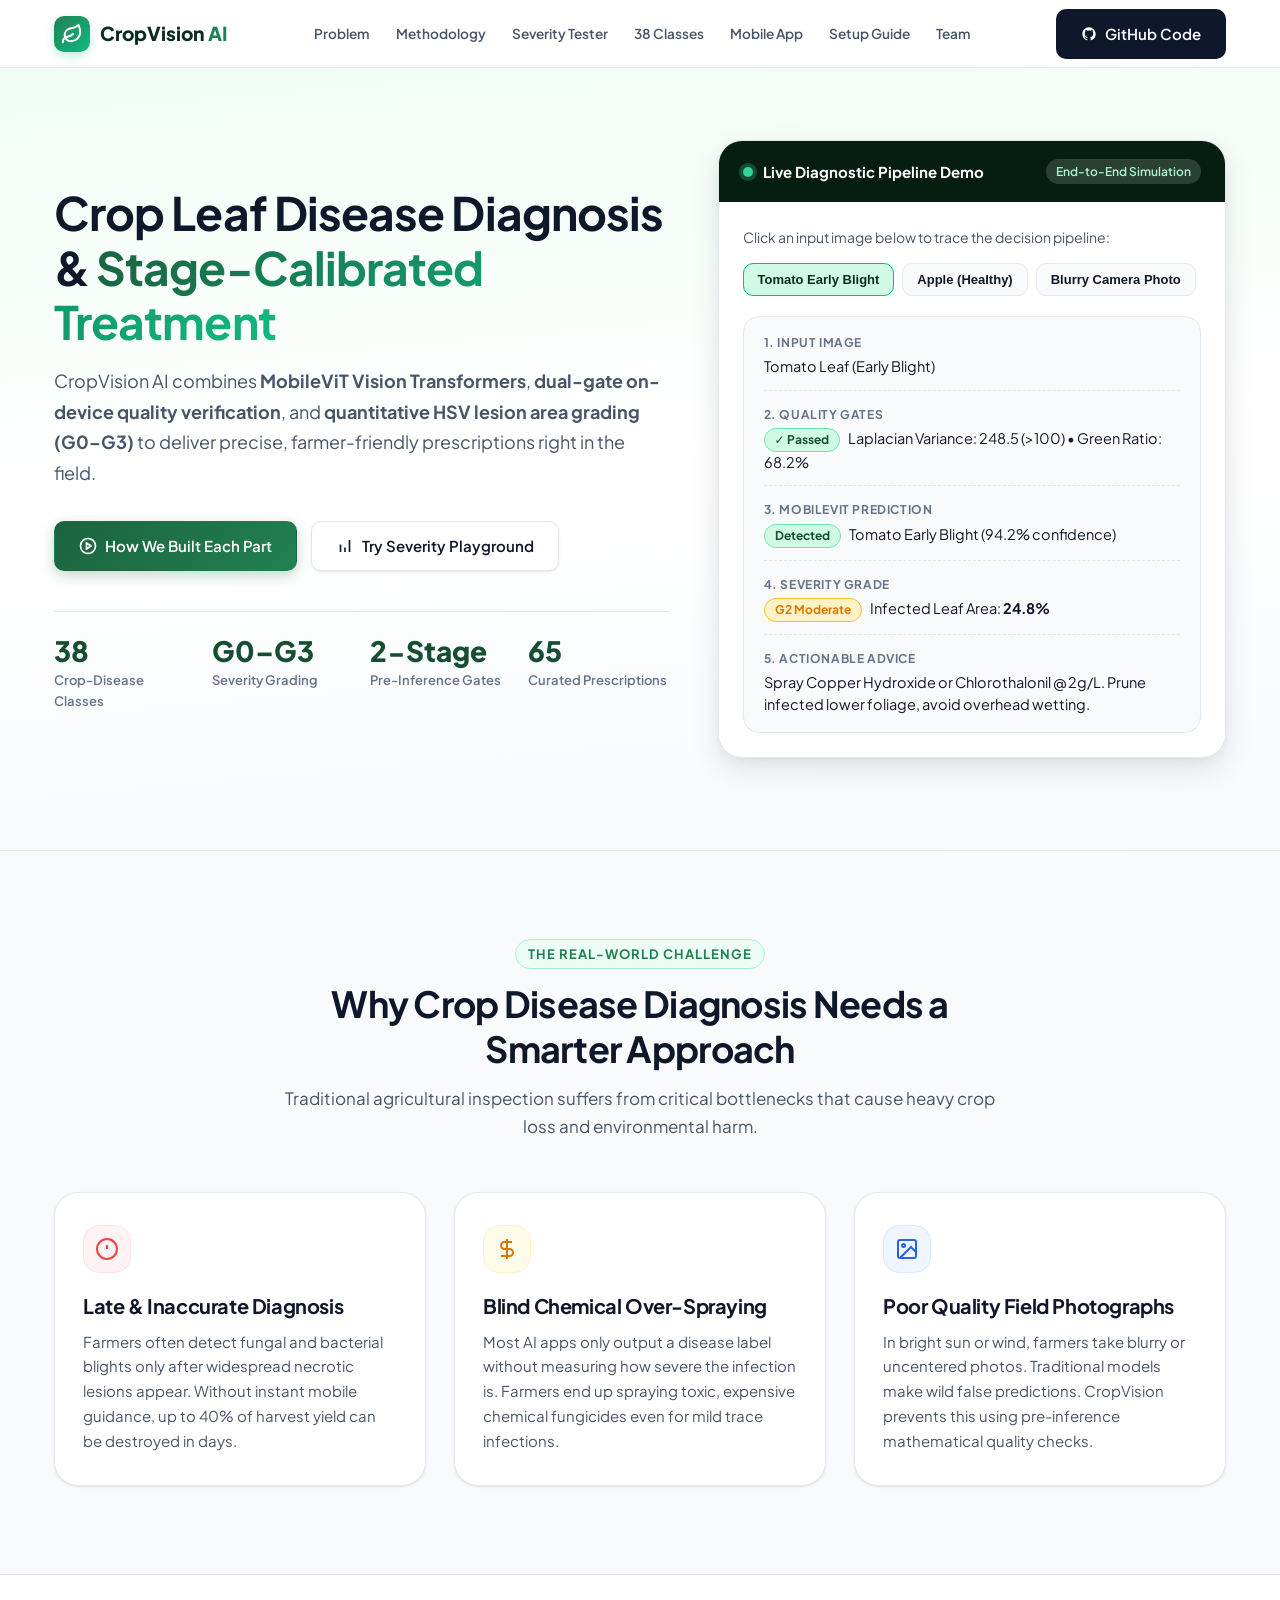
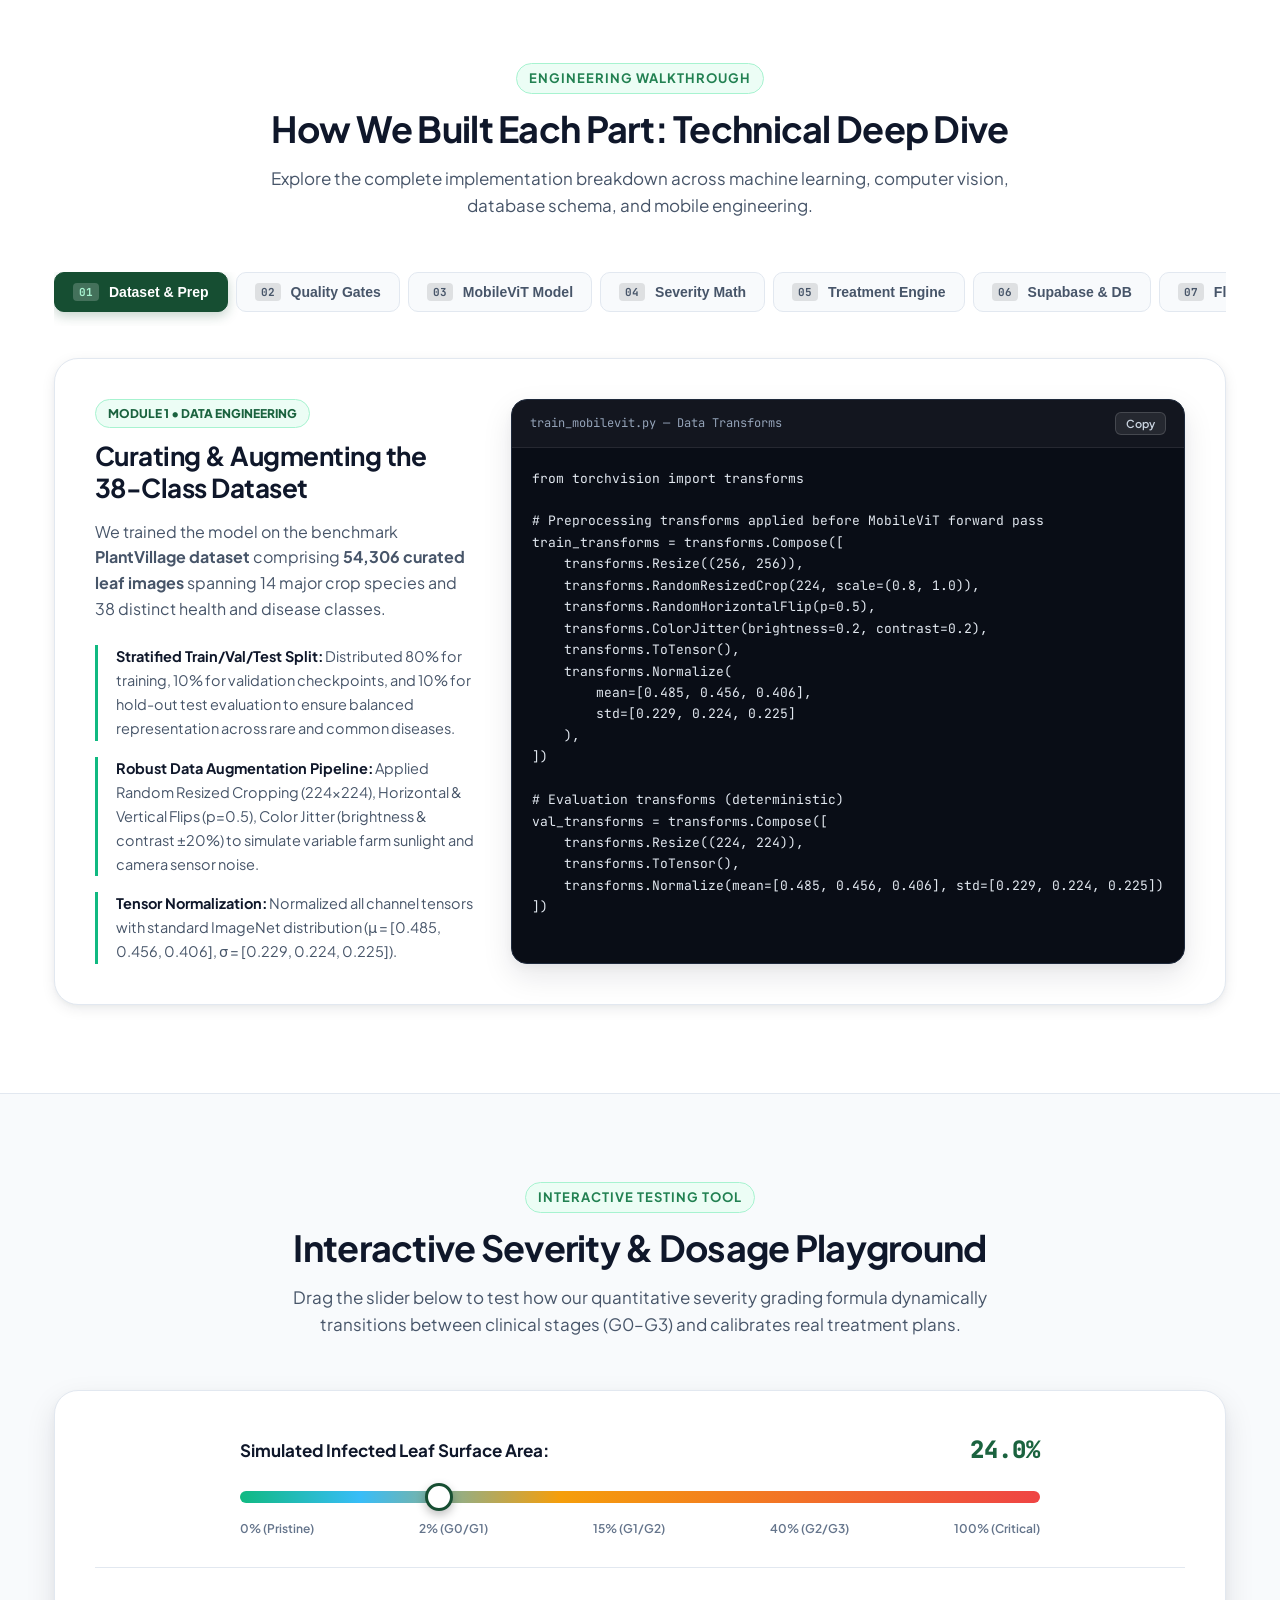
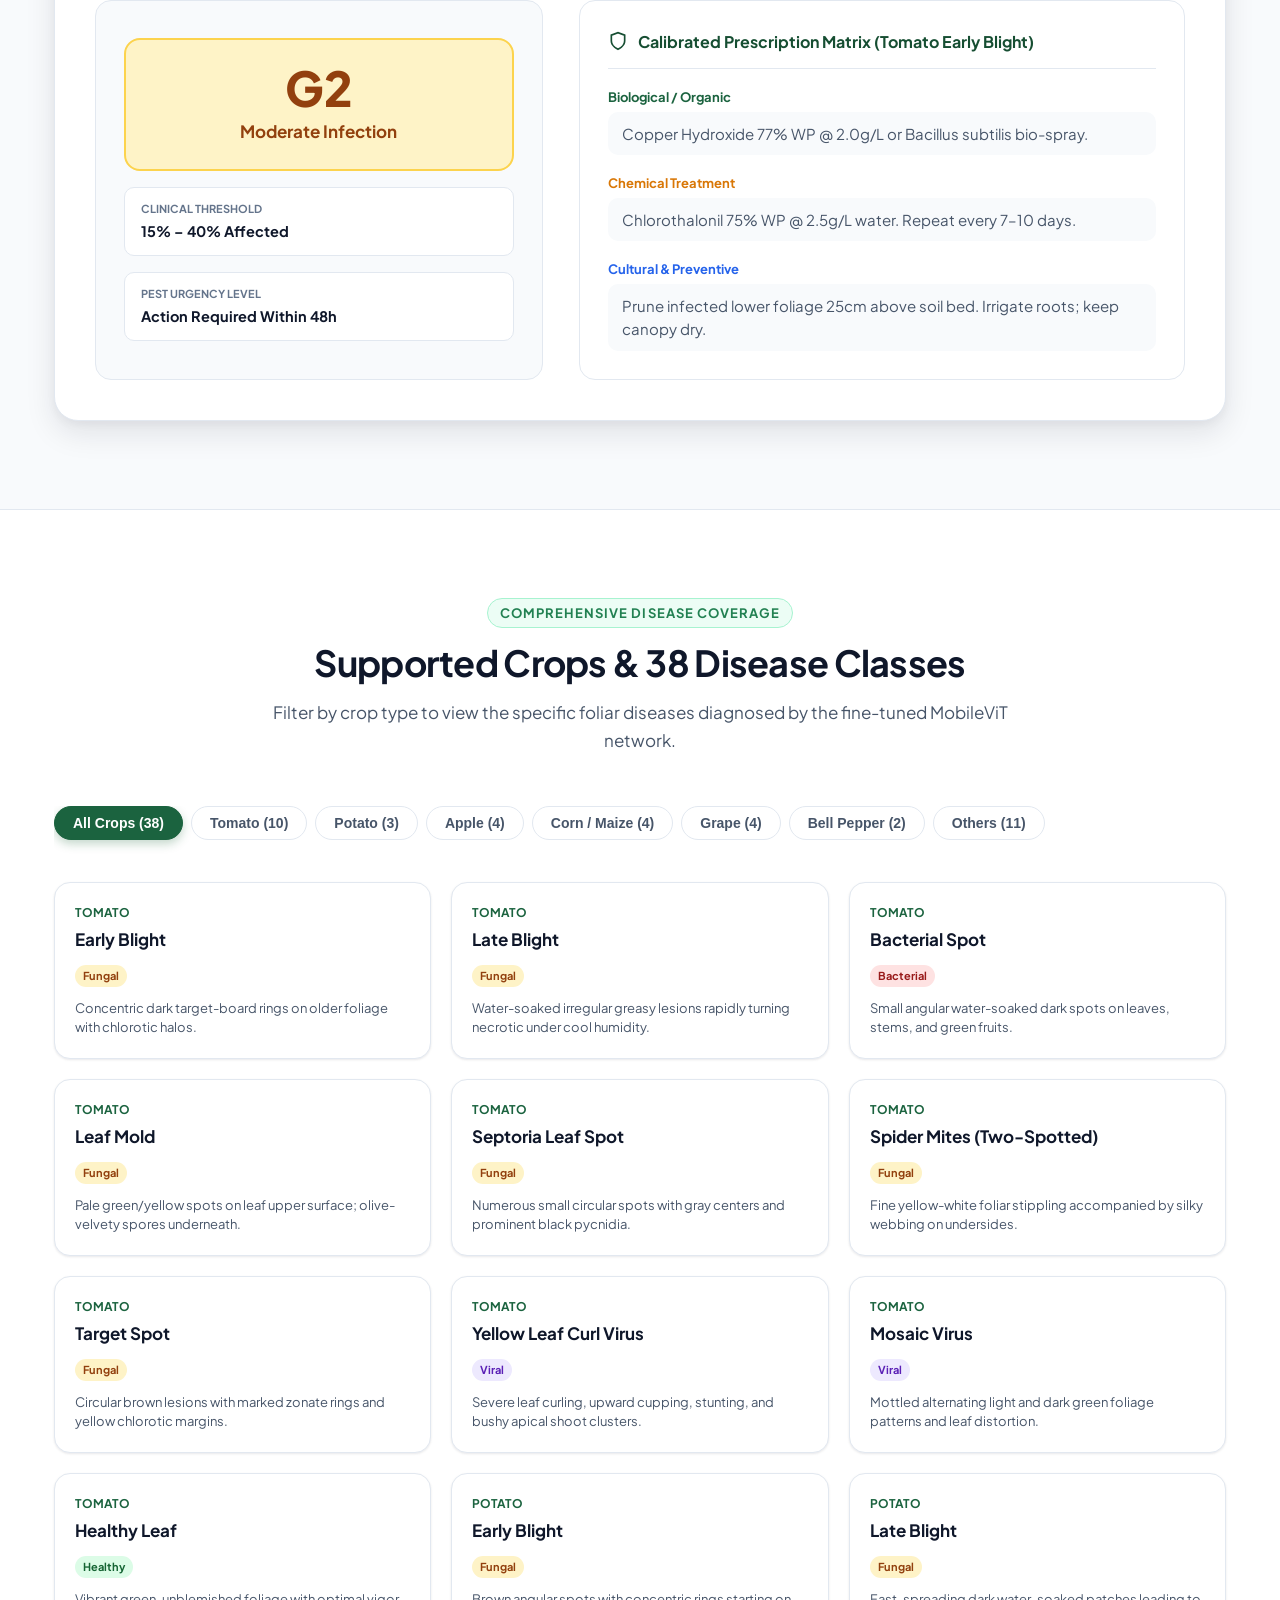
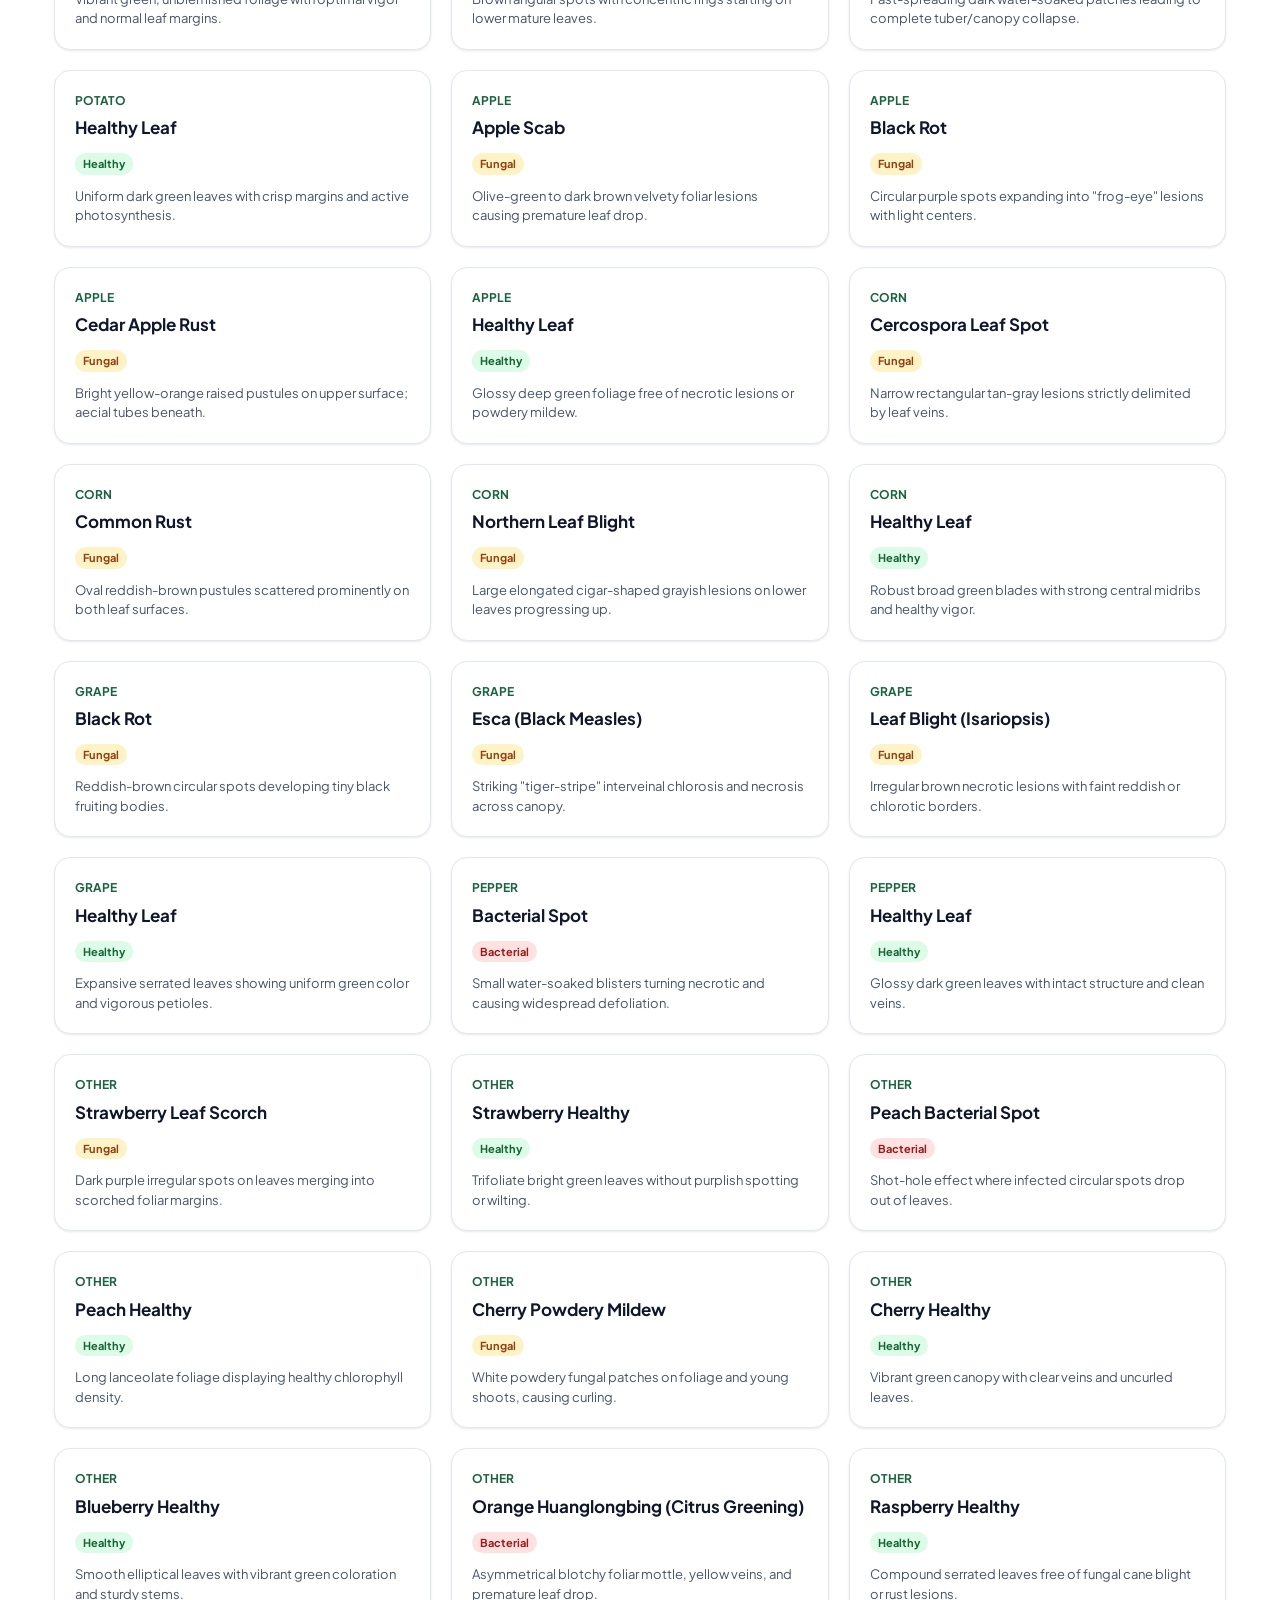
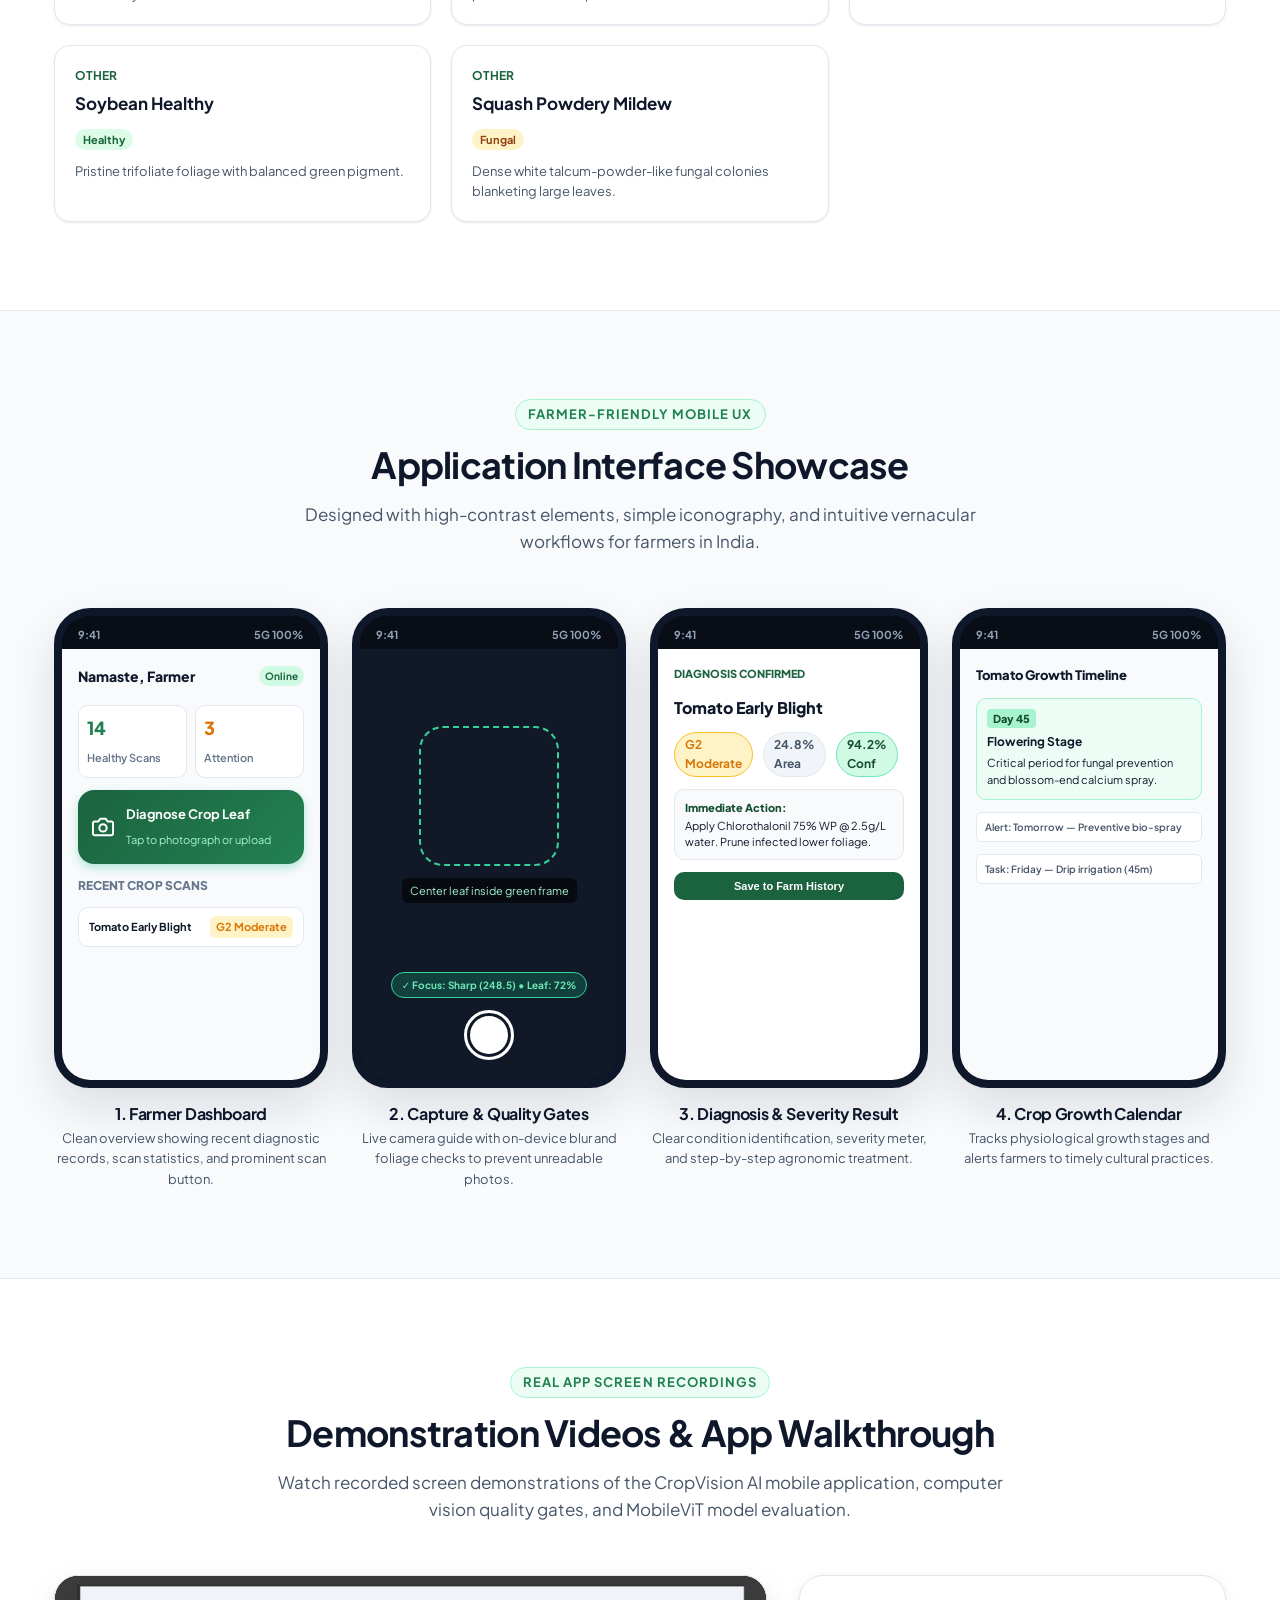
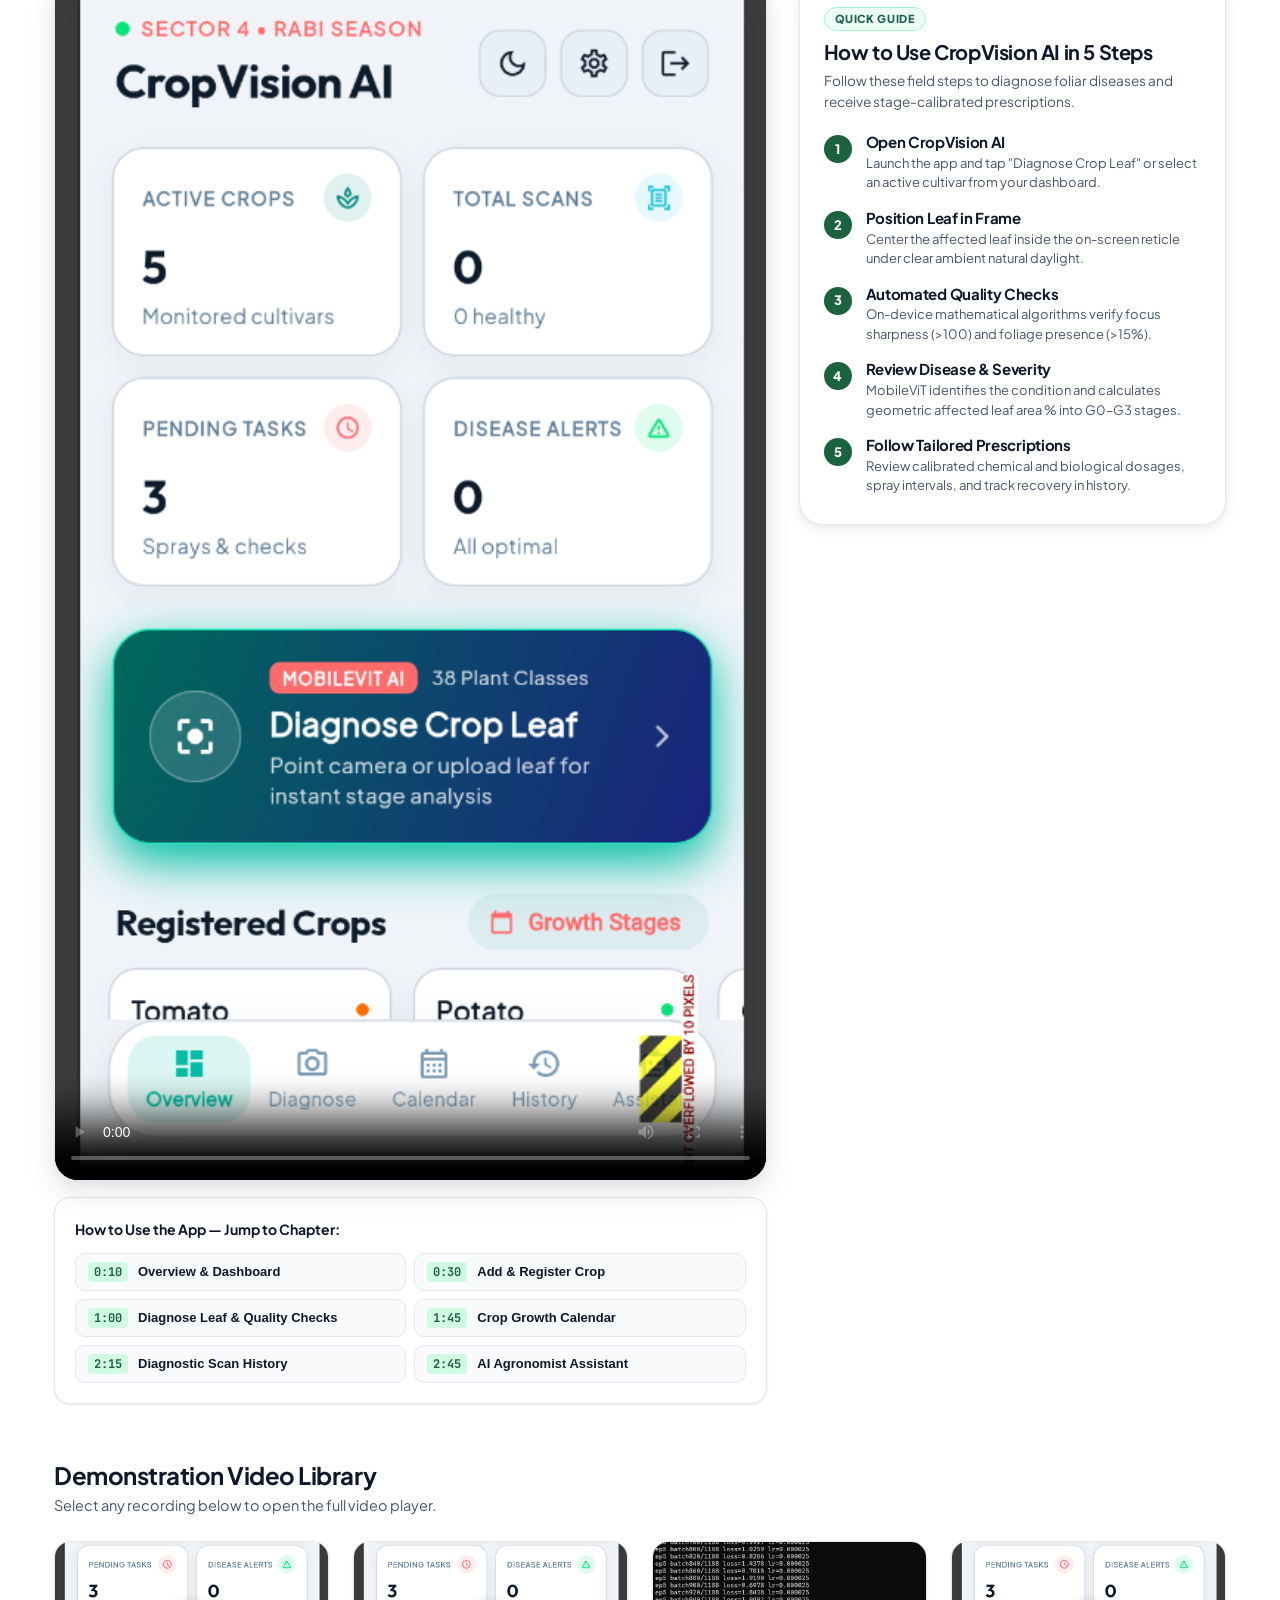
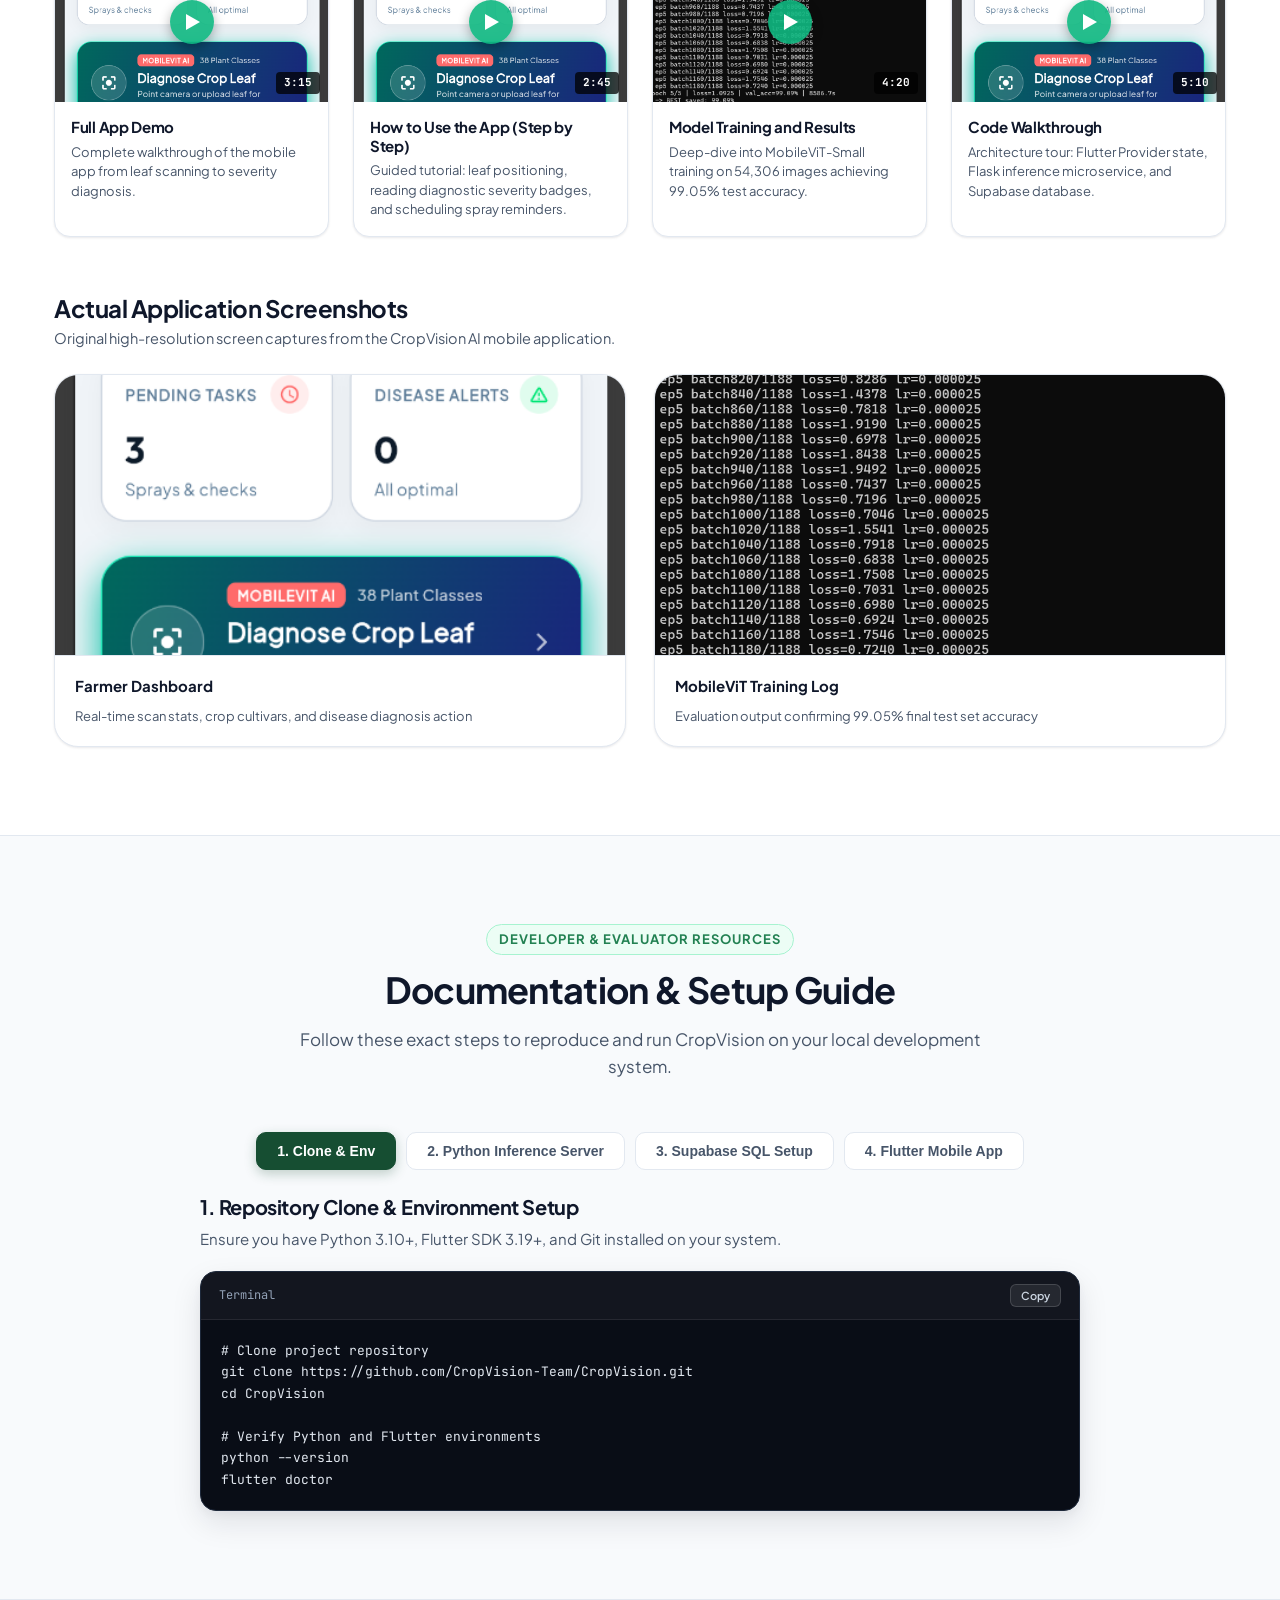
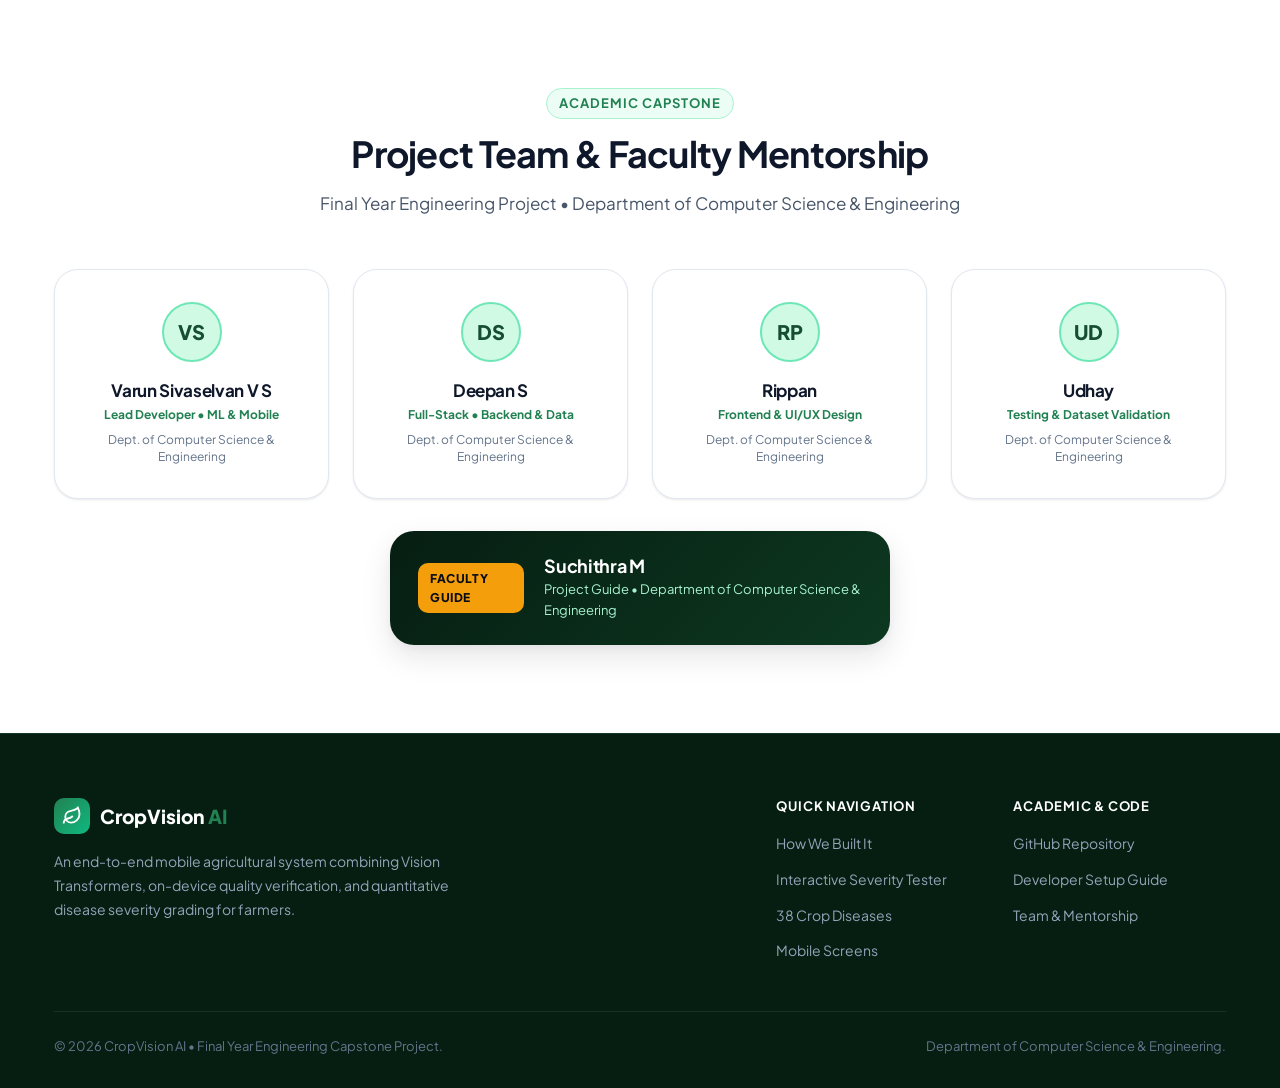
==== index.html @ 7328567b "CropVision AI - Project Website (HTML/CSS/JS + demo video)" ====
<!DOCTYPE html>
<html lang="en">
<head>
  <meta charset="UTF-8">
  <meta name="viewport" content="width=device-width, initial-scale=1.0">
  <title>CropVision AI — Crop Leaf Disease Diagnosis &amp; Stage-Based Treatment System</title>
  <meta name="description" content="A comprehensive capstone project portal detailing how CropVision was built: MobileViT vision transformer, dual quality gates, quantitative severity grading, and stage-calibrated treatment.">

  <!-- Google Fonts -->
  <link rel="preconnect" href="https://fonts.googleapis.com">
  <link rel="preconnect" href="https://fonts.gstatic.com" crossorigin>
  <link href="https://fonts.googleapis.com/css2?family=Plus+Jakarta+Sans:wght@400;500;600;700;800&family=JetBrains+Mono:wght@400;500;600&display=swap" rel="stylesheet">

  <link rel="stylesheet" href="styles.css">
</head>
<body>

<!-- ━━━━━━━━━━━━━━━━━━━━━━  NAVBAR  ━━━━━━━━━━━━━━━━━━━━━━ -->
<nav class="navbar" id="navbar">
  <div class="container nav-container">
    <a href="#home" class="brand">
      <div class="brand-logo">
        <svg width="22" height="22" viewBox="0 0 24 24" fill="none" stroke="currentColor" stroke-width="2.2" stroke-linecap="round" stroke-linejoin="round">
          <path d="M11 20A7 7 0 0 1 9.8 6.1C15.5 5 17 4.48 19 2c1 2 2 4.18 2 8 0 5.5-4.78 10-10 10Z"/>
          <path d="M2 21c0-3 1.85-5.36 5.08-6C9.5 14.52 12 13 13 12"/>
        </svg>
      </div>
      <span class="brand-text">CropVision <span>AI</span></span>
    </a>

    <ul class="nav-menu" id="navMenu">
      <li><a href="#problem" class="nav-link">Problem</a></li>
      <li><a href="#how-we-did-it" class="nav-link">Methodology</a></li>
      <li><a href="#severity-playground" class="nav-link">Severity Tester</a></li>
      <li><a href="#crops" class="nav-link">38 Classes</a></li>
      <li><a href="#showcase" class="nav-link">Mobile App</a></li>
      <li><a href="#docs" class="nav-link">Setup Guide</a></li>
      <li><a href="#team" class="nav-link">Team</a></li>
    </ul>

    <div class="nav-cta">
      <a href="https://github.com/CropVision-Team/CropVision.git" target="_blank" rel="noopener noreferrer" class="btn btn-github">
        <svg width="16" height="16" viewBox="0 0 24 24" fill="currentColor">
          <path fill-rule="evenodd" clip-rule="evenodd" d="M12 2C6.477 2 2 6.484 2 12.017c0 4.425 2.865 8.18 6.839 9.504.5.092.682-.217.682-.483 0-.237-.008-.868-.013-1.703-2.782.605-3.369-1.343-3.369-1.343-.454-1.158-1.11-1.466-1.11-1.466-.908-.62.069-.608.069-.608 1.003.07 1.53 1.032 1.53 1.032.892 1.53 2.341 1.088 2.91.832.092-.647.35-1.088.636-1.338-2.22-.253-4.555-1.113-4.555-4.951 0-1.093.39-1.988 1.029-2.688-.103-.253-.446-1.272.098-2.65 0 0 .84-.27 2.75 1.026A9.564 9.564 0 0112 6.844c.85.004 1.705.115 2.504.337 1.909-1.296 2.747-1.027 2.747-1.027.546 1.379.202 2.398.1 2.651.64.7 1.028 1.595 1.028 2.688 0 3.848-2.339 4.695-4.566 4.943.359.309.678.92.678 1.855 0 1.338-.012 2.419-.012 2.747 0 .268.18.58.688.482A10.019 10.019 0 0022 12.017C22 6.484 17.522 2 12 2z"/>
        </svg>
        GitHub Code
      </a>
    </div>

    <button class="nav-toggle" id="navToggle" aria-label="Toggle navigation">
      <span></span><span></span><span></span>
    </button>
  </div>
</nav>

<!-- ━━━━━━━━━━━━━━━━━━━━━━  HERO  ━━━━━━━━━━━━━━━━━━━━━━ -->
<section class="hero" id="home">
  <div class="container hero-inner">
    <div class="hero-content reveal">
      <h1 class="hero-title">
        Crop Leaf Disease Diagnosis &amp; 
        <span class="highlight">Stage-Calibrated Treatment</span>
      </h1>
      <p class="hero-desc">
        CropVision AI combines <strong>MobileViT Vision Transformers</strong>, <strong>dual-gate on-device quality verification</strong>, and <strong>quantitative HSV lesion area grading (G0&ndash;G3)</strong> to deliver precise, farmer-friendly prescriptions right in the field.
      </p>

      <div class="hero-actions">
        <a href="#how-we-did-it" class="btn btn-primary">
          <svg width="18" height="18" viewBox="0 0 24 24" fill="none" stroke="currentColor" stroke-width="2.2"><circle cx="12" cy="12" r="10"/><polygon points="10 8 16 12 10 16 10 8"/></svg>
          How We Built Each Part
        </a>
        <a href="#severity-playground" class="btn btn-outline">
          <svg width="18" height="18" viewBox="0 0 24 24" fill="none" stroke="currentColor" stroke-width="2.2"><path d="M12 20v-6M6 20V10M18 20V4"/></svg>
          Try Severity Playground
        </a>
      </div>

      <div class="hero-metrics">
        <div class="metric-card">
          <div class="metric-num">38</div>
          <div class="metric-lbl">Crop-Disease Classes</div>
        </div>
        <div class="metric-card">
          <div class="metric-num">G0–G3</div>
          <div class="metric-lbl">Severity Grading</div>
        </div>
        <div class="metric-card">
          <div class="metric-num">2-Stage</div>
          <div class="metric-lbl">Pre-Inference Gates</div>
        </div>
        <div class="metric-card">
          <div class="metric-num">65</div>
          <div class="metric-lbl">Curated Prescriptions</div>
        </div>
      </div>
    </div>

    <!-- Right: Interactive Pipeline Simulator -->
    <div class="hero-sim reveal">
      <div class="sim-card">
        <div class="sim-header">
          <div class="sim-title-group">
            <span class="sim-pulse"></span>
            <strong>Live Diagnostic Pipeline Demo</strong>
          </div>
          <span class="sim-tag">End-to-End Simulation</span>
        </div>

        <div class="sim-body">
          <p class="sim-instruction">Click an input image below to trace the decision pipeline:</p>

          <div class="sim-sample-buttons">
            <button class="sim-sample-btn active" data-sample="diseased">
              <span>Tomato Early Blight</span>
            </button>
            <button class="sim-sample-btn" data-sample="healthy">
              <span>Apple (Healthy)</span>
            </button>
            <button class="sim-sample-btn" data-sample="blurry">
              <span>Blurry Camera Photo</span>
            </button>
          </div>

          <div class="pipeline-trace-box">
            <div class="trace-row">
              <span class="trace-label">1. Input Image</span>
              <span class="trace-val" id="simImage">Tomato Leaf (Early Blight)</span>
            </div>
            <div class="trace-row">
              <span class="trace-label">2. Quality Gates</span>
              <span class="trace-val" id="simVerification">
                <span class="pill pill-success">✓ Passed</span> Laplacian Variance: 248.5 (&gt;100) &bull; Green Ratio: 68.2%
              </span>
            </div>
            <div class="trace-row">
              <span class="trace-label">3. MobileViT Prediction</span>
              <span class="trace-val" id="simClassification">
                <span class="pill pill-success">Detected</span> Tomato Early Blight (94.2% confidence)
              </span>
            </div>
            <div class="trace-row">
              <span class="trace-label">4. Severity Grade</span>
              <span class="trace-val" id="simSeverity">
                <span class="pill pill-amber">G2 Moderate</span> Infected Leaf Area: <strong>24.8%</strong>
              </span>
            </div>
            <div class="trace-row">
              <span class="trace-label">5. Actionable Advice</span>
              <span class="trace-val" id="simRecommendation">
                Spray Copper Hydroxide or Chlorothalonil @ 2g/L. Prune infected lower foliage, avoid overhead wetting.
              </span>
            </div>
          </div>
        </div>
      </div>
    </div>
  </div>
</section>

<!-- ━━━━━━━━━━━━━━━━━━━━━━  PROBLEM & OBJECTIVES  ━━━━━━━━━━━━━━━━━━━━━━ -->
<section id="problem" class="section-muted">
  <div class="container">
    <div class="section-header reveal">
      <span class="section-eyebrow">The Real-World Challenge</span>
      <h2>Why Crop Disease Diagnosis Needs a Smarter Approach</h2>
      <p>Traditional agricultural inspection suffers from critical bottlenecks that cause heavy crop loss and environmental harm.</p>
    </div>

    <div class="grid-3">
      <div class="info-card reveal">
        <div class="card-icon red">
          <svg width="24" height="24" viewBox="0 0 24 24" fill="none" stroke="currentColor" stroke-width="2"><circle cx="12" cy="12" r="10"/><line x1="12" y1="8" x2="12" y2="12"/><line x1="12" y1="16" x2="12.01" y2="16"/></svg>
        </div>
        <h3>Late &amp; Inaccurate Diagnosis</h3>
        <p>Farmers often detect fungal and bacterial blights only after widespread necrotic lesions appear. Without instant mobile guidance, up to 40% of harvest yield can be destroyed in days.</p>
      </div>

      <div class="info-card reveal">
        <div class="card-icon amber">
          <svg width="24" height="24" viewBox="0 0 24 24" fill="none" stroke="currentColor" stroke-width="2"><path d="M12 2v20M17 5H9.5a3.5 3.5 0 0 0 0 7h5a3.5 3.5 0 0 1 0 7H6"/></svg>
        </div>
        <h3>Blind Chemical Over-Spraying</h3>
        <p>Most AI apps only output a disease label without measuring how severe the infection is. Farmers end up spraying toxic, expensive chemical fungicides even for mild trace infections.</p>
      </div>

      <div class="info-card reveal">
        <div class="card-icon blue">
          <svg width="24" height="24" viewBox="0 0 24 24" fill="none" stroke="currentColor" stroke-width="2"><rect x="3" y="3" width="18" height="18" rx="2"/><circle cx="8.5" cy="8.5" r="1.5"/><polyline points="21 15 16 10 5 21"/></svg>
        </div>
        <h3>Poor Quality Field Photographs</h3>
        <p>In bright sun or wind, farmers take blurry or uncentered photos. Traditional models make wild false predictions. CropVision prevents this using pre-inference mathematical quality checks.</p>
      </div>
    </div>
  </div>
</section>

<!-- ━━━━━━━━━━━━━━━━━━━━━━  HOW WE BUILT EACH PART (DEEP-DIVE)  ━━━━━━━━━━━━━━━━━━━━━━ -->
<section id="how-we-did-it">
  <div class="container">
    <div class="section-header reveal">
      <span class="section-eyebrow">Engineering Walkthrough</span>
      <h2>How We Built Each Part: Technical Deep Dive</h2>
      <p>Explore the complete implementation breakdown across machine learning, computer vision, database schema, and mobile engineering.</p>
    </div>

    <!-- Segmented Navigation Tabs -->
    <div class="deepdive-nav reveal">
      <button class="deepdive-tab active" data-part="data">
        <span class="tab-badge">01</span>
        <span>Dataset &amp; Prep</span>
      </button>
      <button class="deepdive-tab" data-part="gates">
        <span class="tab-badge">02</span>
        <span>Quality Gates</span>
      </button>
      <button class="deepdive-tab" data-part="model">
        <span class="tab-badge">03</span>
        <span>MobileViT Model</span>
      </button>
      <button class="deepdive-tab" data-part="severity">
        <span class="tab-badge">04</span>
        <span>Severity Math</span>
      </button>
      <button class="deepdive-tab" data-part="treatment">
        <span class="tab-badge">05</span>
        <span>Treatment Engine</span>
      </button>
      <button class="deepdive-tab" data-part="backend">
        <span class="tab-badge">06</span>
        <span>Supabase &amp; DB</span>
      </button>
      <button class="deepdive-tab" data-part="flutter">
        <span class="tab-badge">07</span>
        <span>Flutter &amp; AI</span>
      </button>
      <button class="deepdive-tab" data-part="hardware">
        <span class="tab-badge">08</span>
        <span>Testing Setup</span>
      </button>
    </div>

    <!-- ─── PART 1: DATASET ─── -->
    <div class="deepdive-panel active" id="part-data">
      <div class="deepdive-grid">
        <div class="deepdive-text">
          <div class="part-pill">Module 1 &bull; Data Engineering</div>
          <h3>Curating &amp; Augmenting the 38-Class Dataset</h3>
          <p>
            We trained the model on the benchmark <strong>PlantVillage dataset</strong> comprising <strong>54,306 curated leaf images</strong> spanning 14 major crop species and 38 distinct health and disease classes.
          </p>

          <div class="deepdive-points">
            <div class="point-item">
              <strong>Stratified Train/Val/Test Split:</strong> Distributed 80% for training, 10% for validation checkpoints, and 10% for hold-out test evaluation to ensure balanced representation across rare and common diseases.
            </div>
            <div class="point-item">
              <strong>Robust Data Augmentation Pipeline:</strong> Applied Random Resized Cropping (224&times;224), Horizontal &amp; Vertical Flips (p=0.5), Color Jitter (brightness &amp; contrast &plusmn;20%) to simulate variable farm sunlight and camera sensor noise.
            </div>
            <div class="point-item">
              <strong>Tensor Normalization:</strong> Normalized all channel tensors with standard ImageNet distribution (&mu; = [0.485, 0.456, 0.406], &sigma; = [0.229, 0.224, 0.225]).
            </div>
          </div>
        </div>

        <div class="deepdive-code">
          <div class="code-box">
            <div class="code-header">
              <span>train_mobilevit.py — Data Transforms</span>
              <button class="copy-btn">Copy</button>
            </div>
            <pre><code>from torchvision import transforms

# Preprocessing transforms applied before MobileViT forward pass
train_transforms = transforms.Compose([
    transforms.Resize((256, 256)),
    transforms.RandomResizedCrop(224, scale=(0.8, 1.0)),
    transforms.RandomHorizontalFlip(p=0.5),
    transforms.ColorJitter(brightness=0.2, contrast=0.2),
    transforms.ToTensor(),
    transforms.Normalize(
        mean=[0.485, 0.456, 0.406],
        std=[0.229, 0.224, 0.225]
    ),
])

# Evaluation transforms (deterministic)
val_transforms = transforms.Compose([
    transforms.Resize((224, 224)),
    transforms.ToTensor(),
    transforms.Normalize(mean=[0.485, 0.456, 0.406], std=[0.229, 0.224, 0.225])
])</code></pre>
          </div>
        </div>
      </div>
    </div>

    <!-- ─── PART 2: QUALITY GATES ─── -->
    <div class="deepdive-panel" id="part-gates">
      <div class="deepdive-grid">
        <div class="deepdive-text">
          <div class="part-pill">Module 2 &bull; Pre-Inference Validation</div>
          <h3>Dual On-Device Mathematical Quality Checks</h3>
          <p>
            To prevent "garbage-in, garbage-out" when farmers take photos in windy or sunny fields, we implemented two lightweight on-device mathematical filters in <code>image_verification_service.dart</code>.
          </p>

          <div class="deepdive-points">
            <div class="point-item">
              <strong>Gate 1 &mdash; Focus Sharpness (Laplacian Variance):</strong>
              Convolves the image with a discrete 3&times;3 Laplacian kernel to measure high-frequency edge variance. If variance &sigma;&sup2; &lt; 100.0, the image is rejected as blurry before wasting cloud bandwidth.
            </div>
            <div class="point-item">
              <strong>Gate 2 &mdash; Plant Material Verification (HSV Color Masking):</strong>
              Converts pixel RGB to normalized HSV space. Verifies that pixels in the plant spectrum (H &isin; [30&deg;, 220&deg;]) account for at least <strong>15%</strong> of total pixels, preventing non-crop photos (floors, faces) from entering the classifier.
            </div>
            <div class="point-item">
              <strong>Critical Bug Fix:</strong> Original implementation divided by hardcoded 255 with <code>.toInt()</code>, silently truncating channel values to 0. We updated the logic to normalize by the pixel's actual <code>maxChannelValue</code>, ensuring 100% accuracy across all device camera formats.
            </div>
          </div>
        </div>

        <div class="deepdive-code">
          <div class="code-box">
            <div class="code-header">
              <span>image_verification_service.dart — Blur &amp; Foliage Math</span>
              <button class="copy-btn">Copy</button>
            </div>
            <pre><code>// 1. Laplacian kernel convolution for focus sharpness
final kernel = [
   0,  1,  0,
   1, -4,  1,
   0,  1,  0
];

// Variance of Laplacian response measures edge sharpness
double blurScore = calculateVariance(convolvedPixels);
if (blurScore &lt; 100.0) {
  return VerificationResult(
    isValid: false,
    rejectionReason: 'Image is too blurry. Hold phone steady.'
  );
}

// 2. Dynamic HSV foliage ratio check
final (h, s, v) = _rgbToHsv(r, g, b, pixel.maxChannelValue);
bool isPlantColor = (h &gt;= 30 &amp;&amp; h &lt;= 220) &amp;&amp; (s &gt;= 0.15) &amp;&amp; (v &gt;= 0.15);

if (plantPixelRatio &lt; 0.15) {
  return VerificationResult(
    isValid: false,
    rejectionReason: 'No leaf detected. Place crop leaf in view.'
  );
}</code></pre>
          </div>
        </div>
      </div>
    </div>

    <!-- ─── PART 3: MOBILEVIT MODEL ─── -->
    <div class="deepdive-panel" id="part-model">
      <div class="deepdive-grid">
        <div class="deepdive-text">
          <div class="part-pill">Module 3 &bull; Deep Learning Architecture</div>
          <h3>Why MobileViT Outperforms CNNs for Mobile Crops</h3>
          <p>
            Standard Convolutional Networks (like ResNet-50) only process local receptive fields, often confusing isolated spots with systemic leaf blight. Standard Vision Transformers (ViT) capture global context but require massive memory (&gt;86M params) unsuited for phones.
          </p>

          <div class="deepdive-points">
            <div class="point-item">
              <strong>Hybrid Vision Transformer Architecture:</strong> MobileViT combines MobileNetV2 inverted residual blocks (MV2) for local spatial features with Transformer blocks for global leaf representation.
            </div>
            <div class="point-item">
              <strong>Unfold-Transformer-Fold Operation:</strong> Transforms spatial feature maps into non-overlapping patches, applies Multi-Head Self-Attention (MHSA), and projects back to spatial tensor dimensions with residual skip connections.
            </div>
            <div class="point-item">
              <strong>Parameter Efficiency:</strong> Only <strong>5.6 Million parameters</strong> (~10&times; smaller than ResNet-50) while achieving high accuracy and ultra-low latency (&sim;65ms on GPU / &sim;180ms on CPU).
            </div>
          </div>
        </div>

        <div class="deepdive-code">
          <div class="code-box">
            <div class="code-header">
              <span>inference_server.py — Model Serving</span>
              <button class="copy-btn">Copy</button>
            </div>
            <pre><code>import timm
import torch
import torch.nn.functional as F

# Initialize MobileViT-Small with 38 plant disease classes
model = timm.create_model(
    "mobilevit_s",
    pretrained=False,
    num_classes=38
)

# Load trained checkpoint weights
checkpoint = torch.load("checkpoints/mobilevit_best.pt", map_location="cpu")
model.load_state_dict(checkpoint["model_state"])
model.eval()

# Forward pass with softmax confidence calculation
with torch.no_grad():
    logits = model(input_tensor)
    probs = F.softmax(logits, dim=1)
    confidence, predicted_idx = torch.max(probs, dim=1)
    predicted_class = class_names[predicted_idx.item()]</code></pre>
          </div>
        </div>
      </div>
    </div>

    <!-- ─── PART 4: SEVERITY MATH ─── -->
    <div class="deepdive-panel" id="part-severity">
      <div class="deepdive-grid">
        <div class="deepdive-text">
          <div class="part-pill">Module 4 &bull; Computer Vision Segmentation</div>
          <h3>Quantitative HSV Lesion Area Segmentation (G0–G3)</h3>
          <p>
            Rather than relying on vague visual estimations, CropVision calculates the exact geometric percentage of infected foliage using calibrated color-space segmentation in <code>severity_estimation_service.dart</code>.
          </p>

          <div class="math-callout">
            <div class="math-title">Infected Leaf Surface Area Formula:</div>
            <div class="math-formula">
              $$\text{Severity \%} = \left(\frac{\text{Diseased (Necrotic) Pixels}}{\text{Healthy Green Pixels} + \text{Diseased Pixels}}\right) \times 100$$
            </div>
            <p class="math-note">
              <strong>Agronomic Fix:</strong> Naive systems divide only by healthy green pixels, which causes the severity score to collapse to 0% once disease consumes the leaf! Including diseased pixels in the denominator gives a scientifically correct proportion.
            </p>
          </div>

          <div class="deepdive-points">
            <div class="point-item">
              <strong>G0 Healthy (0% &ndash; 2%):</strong> Pristine leaf tissue. No chemical application required.
            </div>
            <div class="point-item">
              <strong>G1 Mild (2% &ndash; 15%):</strong> Isolated small spots. Biological agents (Neem oil, Bacillus subtilis) and lower foliage pruning.
            </div>
            <div class="point-item">
              <strong>G2 Moderate (15% &ndash; 40%):</strong> Spreading canopy lesions. Targeted contact fungicide sprays (Chlorothalonil, Mancozeb).
            </div>
            <div class="point-item">
              <strong>G3 Critical (40% &ndash; 100%):</strong> Severe blight defoliation. Systemic fungicide or immediate roguing of infected plants to protect field.
            </div>
          </div>
        </div>

        <div class="deepdive-code">
          <div class="code-box">
            <div class="code-header">
              <span>severity_estimation_service.dart — Segmentation Logic</span>
              <button class="copy-btn">Copy</button>
            </div>
            <pre><code>// Classify each pixel as healthy green or diseased lesion
int healthyCount = 0;
int diseasedCount = 0;

for (final pixel in leafImage) {
  final (h, s, v) = _rgbToHsv(pixel.r, pixel.g, pixel.b, pixel.maxChannelValue);

  // Healthy green foliage range
  if (h &gt;= 35 &amp;&amp; h &lt;= 85 &amp;&amp; s &gt;= 0.20 &amp;&amp; v &gt;= 0.20) {
    healthyCount++;
  }
  // Chlorotic yellow halos &amp; necrotic brown/black lesion spots
  else if ((h &gt;= 10 &amp;&amp; h &lt;= 35 &amp;&amp; s &gt;= 0.25) || (v &lt; 0.25 &amp;&amp; s &gt;= 0.15)) {
    diseasedCount++;
  }
}

// Compute biological union percentage
final totalLeafPixels = healthyCount + diseasedCount;
final severityPercent = totalLeafPixels &gt; 0
    ? (diseasedCount / totalLeafPixels) * 100.0
    : 0.0;

// Categorize into clinical stage
String stage = 'G0';
if (severityPercent &gt; 40.0) stage = 'G3';
else if (severityPercent &gt; 15.0) stage = 'G2';
else if (severityPercent &gt; 2.0) stage = 'G1';</code></pre>
          </div>
        </div>
      </div>
    </div>

    <!-- ─── PART 5: TREATMENT ENGINE ─── -->
    <div class="deepdive-panel" id="part-treatment">
      <div class="deepdive-grid">
        <div class="deepdive-text">
          <div class="part-pill">Module 5 &bull; Agronomic Decision Logic</div>
          <h3>65 Stage-Calibrated Treatment Prescriptions</h3>
          <p>
            Diagnosis without dosage is dangerous. CropVision connects every detected disease and severity grade to an agronomic prescription stored in Supabase PostgreSQL (<code>treatment_guidelines</code> table).
          </p>

          <div class="deepdive-points">
            <div class="point-item">
              <strong>3-Tier Intervention Strategy:</strong>
              Each recommendation delivers Cultural prevention (soil drainage, canopy airflow), Biological remedies (bio-fungicides), and Chemical controls with exact spray ratios (e.g. 2.5g / Liter water).
            </div>
            <div class="point-item">
              <strong>Farmer Safety &amp; PHI (Pre-Harvest Intervals):</strong>
              Displays safe harvest waiting periods to prevent harmful pesticide residues on marketable produce.
            </div>
            <div class="point-item">
              <strong>Preventing Drug Resistance:</strong>
              Alternates between contact protective fungicides (Mancozeb, Copper) and systemic penetrants (Azoxystrobin, Metalaxyl) depending on whether the infection is G1, G2, or G3.
            </div>
          </div>
        </div>

        <div class="deepdive-code">
          <div class="code-box">
            <div class="code-header">
              <span>seed_treatment_guidelines.sql — Stage Guidance Matrix</span>
              <button class="copy-btn">Copy</button>
            </div>
            <pre><code>-- Example: Tomato Early Blight Stage Prescriptions
INSERT INTO treatment_guidelines (crop_name, disease_name, stage, chemical_treatment, organic_treatment, preventive_measures)
VALUES 
('Tomato', 'Early_blight', 'G1', 
 'Preventive spray: Mancozeb 75% WP @ 2g/L water at 10-day intervals', 
 'Neem oil 0.5% + Bacillus subtilis foliar spray', 
 'Remove lower infected foliage 20cm above soil bed. Avoid overhead splash irrigation.'),

('Tomato', 'Early_blight', 'G2', 
 'Curative spray: Chlorothalonil 75% WP @ 2.5g/L or Azoxystrobin 23% SC @ 1ml/L', 
 'Copper hydroxide 77% WP @ 2g/L bio-compatible spray', 
 'Stake tomato vines to increase airflow; sanitize pruning shears with 70% alcohol.'),

('Tomato', 'Early_blight', 'G3', 
 'Systemic spray: Difenoconazole 25% EC @ 1ml/L + Mancozeb combination', 
 'Immediate roguing of irreparably blighted vines', 
 'Rotate field away from Solanaceae family for 2 consecutive crop cycles.');</code></pre>
          </div>
        </div>
      </div>
    </div>

    <!-- ─── PART 6: SUPABASE & DB ─── -->
    <div class="deepdive-panel" id="part-backend">
      <div class="deepdive-grid">
        <div class="deepdive-text">
          <div class="part-pill">Module 6 &bull; Cloud Backend &amp; Security</div>
          <h3>Relational Database &amp; Row-Level Security (Supabase)</h3>
          <p>
            We designed a secure, relational database schema in <strong>PostgreSQL</strong> hosted on Supabase, guarded by <strong>Row Level Security (RLS)</strong> so each farmer's scan history and crop timeline remain private and encrypted.
          </p>

          <div class="deepdive-points">
            <div class="point-item">
              <strong>6 Relational Tables:</strong> <code>profiles</code> (farmer details), <code>crops</code> (species library), <code>crop_stages</code> (growth timeline), <code>scans</code> (leaf diagnosis records, severity score, image URL), <code>treatment_guidelines</code> (stage-based remedies), and <code>reminders</code> (scheduled field notifications).
            </div>
            <div class="point-item">
              <strong>Public Cloud Storage:</strong> High-res leaf photos are securely uploaded to the <code>leaf-images</code> bucket with auto-generated UUID paths for persistent record keeping.
            </div>
            <div class="point-item">
              <strong>Data Isolation via RLS:</strong> SQL policies enforce <code>auth.uid() = user_id</code> on every query, preventing unauthorized data tampering.
            </div>
          </div>
        </div>

        <div class="deepdive-code">
          <div class="code-box">
            <div class="code-header">
              <span>supabase_schema.sql — RLS Security Policy</span>
              <button class="copy-btn">Copy</button>
            </div>
            <pre><code>-- Diagnostic Scans Table with RLS Security
CREATE TABLE scans (
  id UUID PRIMARY KEY DEFAULT gen_random_uuid(),
  user_id UUID REFERENCES auth.users NOT NULL,
  image_url TEXT NOT NULL,
  crop_name TEXT NOT NULL,
  disease_name TEXT NOT NULL,
  confidence FLOAT NOT NULL,
  severity_percent FLOAT NOT NULL,
  severity_stage TEXT NOT NULL CHECK (severity_stage IN ('G0','G1','G2','G3')),
  created_at TIMESTAMPTZ DEFAULT now()
);

-- Enable Row Level Security
ALTER TABLE scans ENABLE ROW LEVEL SECURITY;

-- Farmer can only query their own scans
CREATE POLICY "Users can only read own scans"
  ON scans FOR SELECT
  USING (auth.uid() = user_id);

CREATE POLICY "Users can only insert own scans"
  ON scans FOR INSERT
  WITH CHECK (auth.uid() = user_id);</code></pre>
          </div>
        </div>
      </div>
    </div>

    <!-- ─── PART 7: FLUTTER & AI ─── -->
    <div class="deepdive-panel" id="part-flutter">
      <div class="deepdive-grid">
        <div class="deepdive-text">
          <div class="part-pill">Module 7 &bull; Mobile Client &amp; Generative AI</div>
          <h3>Flutter UI State Architecture &amp; Gemini Agronomist</h3>
          <p>
            The mobile application was built using <strong>Flutter 3.19 &amp; Dart</strong>, implementing the <strong>Provider pattern</strong> for state management and integrating Google Gemini API as an intelligent Agronomist assistant.
          </p>

          <div class="deepdive-points">
            <div class="point-item">
              <strong>On-Device CPU Processing:</strong> The <code>image</code> Dart library decodes raw camera bytes on a background isolate, running focus and foliage validation in &lt;80ms without freezing the UI.
            </div>
            <div class="point-item">
              <strong>Crop Growth Milestones:</strong> <code>calendar_screen.dart</code> tracks physiological crop age (Germination, Vegetative, Flowering, Fruiting, Maturity) and computes scheduled spray reminders.
            </div>
            <div class="point-item">
              <strong>Gemini Agronomist Assistant:</strong> <code>chat_screen.dart</code> connects to Gemini 1.5 with prompt engineering that restricts responses to practical, safe, farmer-friendly agronomic guidance in simple language.
            </div>
          </div>
        </div>

        <div class="deepdive-code">
          <div class="code-box">
            <div class="code-header">
              <span>gemini_service.dart — Agronomist System Prompt</span>
              <button class="copy-btn">Copy</button>
            </div>
            <pre><code>// Agronomist context injection
final systemInstruction = '''
You are CropVision AI Agronomist, a senior plant pathologist 
and crop advisor for Indian farmers.
When answering questions about plant diseases:
1. Recommend specific active chemical ingredients with exact dosages (e.g. 2g per Liter).
2. Always list organic/biological alternatives (Neem oil, Trichoderma).
3. Warn about Pre-Harvest Intervals (PHI) before food consumption.
4. Keep answers concise, actionable, and free of unnecessary jargon.
''';

final response = await geminiModel.generateContent([
  Content.text("$systemInstruction\nUser Query: $query")
]);</code></pre>
          </div>
        </div>
      </div>
    </div>

    <!-- ─── PART 8: HARDWARE & TESTING SETUP ─── -->
    <div class="deepdive-panel" id="part-hardware">
      <div class="deepdive-grid">
        <div class="deepdive-text">
          <div class="part-pill">Module 8 &bull; Hardware Tethering &amp; Testing</div>
          <h3>Zero-Config Testing via USB Reverse Tunneling</h3>
          <p>
            Embedding heavy native PyTorch Mobile / TFLite NDK runtimes often creates brittle build errors across different Android versions. Instead, we architected a zero-config local microservice pattern that evaluators can run anywhere.
          </p>

          <div class="deepdive-points">
            <div class="point-item">
              <strong>Local Flask Microservice:</strong> High-throughput Python server running on <code>localhost:8000</code> hosting the MobileViT PyTorch checkpoint.
            </div>
            <div class="point-item">
              <strong>ADB Reverse Tunneling (<code>adb reverse tcp:8000 tcp:8000</code>):</strong> Routes requests from the physical mobile phone directly to the laptop's inference server over the standard USB charging cable.
            </div>
            <div class="point-item">
              <strong>No Wi-Fi Dependency:</strong> Works identically whether phone and computer share a Wi-Fi network or not &mdash; ideal for real-world farm demonstrations and college project vivas.
            </div>
          </div>
        </div>

        <div class="deepdive-code">
          <div class="code-box">
            <div class="code-header">
              <span>Terminal — Hardware Tethering Commands</span>
              <button class="copy-btn">Copy</button>
            </div>
            <pre><code># 1. Start MobileViT PyTorch microservice on laptop
cd model
python inference_server.py
# Server listening on http://0.0.0.0:8000

# 2. In a second terminal, tunnel port 8000 over USB to phone
adb reverse tcp:8000 tcp:8000

# 3. Launch Flutter mobile app
cd mobile_app
flutter run

# Now phone sends leaf photos to localhost:8000 over USB in &lt;200ms!</code></pre>
          </div>
        </div>
      </div>
    </div>

  </div>
</section>

<!-- ━━━━━━━━━━━━━━━━━━━━━━  INTERACTIVE SEVERITY PLAYGROUND  ━━━━━━━━━━━━━━━━━━━━━━ -->
<section id="severity-playground" class="section-muted">
  <div class="container">
    <div class="section-header reveal">
      <span class="section-eyebrow">Interactive Testing Tool</span>
      <h2>Interactive Severity &amp; Dosage Playground</h2>
      <p>Drag the slider below to test how our quantitative severity grading formula dynamically transitions between clinical stages (G0&ndash;G3) and calibrates real treatment plans.</p>
    </div>

    <div class="playground-card reveal">
      <div class="playground-top">
        <div class="slider-control-group">
          <div class="slider-label-row">
            <label for="severitySlider">Simulated Infected Leaf Surface Area:</label>
            <span class="slider-display-val" id="sliderDisplayVal">24.0%</span>
          </div>
          <input type="range" id="severitySlider" min="0" max="100" value="24" step="1" class="custom-slider">
          <div class="slider-ticks">
            <span>0% (Pristine)</span>
            <span>2% (G0/G1)</span>
            <span>15% (G1/G2)</span>
            <span>40% (G2/G3)</span>
            <span>100% (Critical)</span>
          </div>
        </div>
      </div>

      <div class="playground-result-grid">
        <div class="result-badge-col">
          <div class="dynamic-stage-badge stage-g2" id="dynamicStageBadge">
            <span class="badge-stage-code" id="stageCode">G2</span>
            <span class="badge-stage-name" id="stageName">Moderate Infection</span>
          </div>
          <div class="metric-mini-box">
            <div class="mini-lbl">Clinical Threshold</div>
            <div class="mini-val" id="stageThreshold">15% &ndash; 40% Affected</div>
          </div>
          <div class="metric-mini-box">
            <div class="mini-lbl">Pest Urgency Level</div>
            <div class="mini-val" id="stageUrgency">Action Required Within 48h</div>
          </div>
        </div>

        <div class="result-prescription-col">
          <div class="rx-card-header">
            <svg width="20" height="20" viewBox="0 0 24 24" fill="none" stroke="currentColor" stroke-width="2"><path d="M12 22s8-4 8-10V5l-8-3-8 3v7c0 6 8 10 8 10z"/></svg>
            <strong>Calibrated Prescription Matrix (Tomato Early Blight)</strong>
          </div>

          <div class="rx-row">
            <span class="rx-label organic">Biological / Organic</span>
            <p class="rx-text" id="rxOrganic">Copper Hydroxide 77% WP @ 2.0g/L or Bacillus subtilis bio-spray.</p>
          </div>

          <div class="rx-row">
            <span class="rx-label chemical">Chemical Treatment</span>
            <p class="rx-text" id="rxChemical">Chlorothalonil 75% WP @ 2.5g/L water. Repeat every 7&ndash;10 days.</p>
          </div>

          <div class="rx-row">
            <span class="rx-label cultural">Cultural &amp; Preventive</span>
            <p class="rx-text" id="rxCultural">Prune infected lower foliage 25cm above soil bed. Irrigate roots; keep canopy dry.</p>
          </div>
        </div>
      </div>
    </div>
  </div>
</section>

<!-- ━━━━━━━━━━━━━━━━━━━━━━  38 CROP CLASSES DIRECTORY  ━━━━━━━━━━━━━━━━━━━━━━ -->
<section id="crops">
  <div class="container">
    <div class="section-header reveal">
      <span class="section-eyebrow">Comprehensive Disease Coverage</span>
      <h2>Supported Crops &amp; 38 Disease Classes</h2>
      <p>Filter by crop type to view the specific foliar diseases diagnosed by the fine-tuned MobileViT network.</p>
    </div>

    <!-- Crop Filter Pills -->
    <div class="crop-filter-row reveal" id="cropFilterRow">
      <button class="crop-chip active" data-crop="all">All Crops (38)</button>
      <button class="crop-chip" data-crop="Tomato">Tomato (10)</button>
      <button class="crop-chip" data-crop="Potato">Potato (3)</button>
      <button class="crop-chip" data-crop="Apple">Apple (4)</button>
      <button class="crop-chip" data-crop="Corn">Corn / Maize (4)</button>
      <button class="crop-chip" data-crop="Grape">Grape (4)</button>
      <button class="crop-chip" data-crop="Pepper">Bell Pepper (2)</button>
      <button class="crop-chip" data-crop="Other">Others (11)</button>
    </div>

    <!-- Crop Disease Cards Grid -->
    <div class="disease-cards-grid reveal" id="diseaseGrid">
      <!-- Populated via JavaScript dynamically -->
    </div>
  </div>
</section>

<!-- ━━━━━━━━━━━━━━━━━━━━━━  MOBILE APP SCREEN SHOWCASE  ━━━━━━━━━━━━━━━━━━━━━━ -->
<section id="showcase" class="section-muted">
  <div class="container">
    <div class="section-header reveal">
      <span class="section-eyebrow">Farmer-Friendly Mobile UX</span>
      <h2>Application Interface Showcase</h2>
      <p>Designed with high-contrast elements, simple iconography, and intuitive vernacular workflows for farmers in India.</p>
    </div>

    <div class="screens-grid">
      <!-- Screen 1: Dashboard -->
      <div class="screen-card reveal">
        <div class="phone-mockup">
          <div class="phone-bar"><span>9:41</span><span>5G 100%</span></div>
          <div class="phone-screen-body">
            <div class="dash-welcome">
              <span class="dash-greeting">Namaste, Farmer</span>
              <span class="dash-status-dot">Online</span>
            </div>
            <div class="dash-stats-row">
              <div class="stat-pill">
                <span class="stat-num green">14</span>
                <span class="stat-lbl">Healthy Scans</span>
              </div>
              <div class="stat-pill">
                <span class="stat-num amber">3</span>
                <span class="stat-lbl">Attention</span>
              </div>
            </div>
            <div class="dash-main-action">
              <div class="action-icon">
                <svg width="22" height="22" viewBox="0 0 24 24" fill="none" stroke="currentColor" stroke-width="2.2" stroke-linecap="round" stroke-linejoin="round">
                  <path d="M23 19a2 2 0 0 1-2 2H3a2 2 0 0 1-2-2V8a2 2 0 0 1 2-2h4l2-3h6l2 3h4a2 2 0 0 1 2 2z"/>
                  <circle cx="12" cy="13" r="4"/>
                </svg>
              </div>
              <div class="action-text">
                <strong>Diagnose Crop Leaf</strong>
                <small>Tap to photograph or upload</small>
              </div>
            </div>
            <div class="dash-recent-title">Recent Crop Scans</div>
            <div class="dash-recent-item">
              <span class="recent-crop">Tomato Early Blight</span>
              <span class="recent-stage amber">G2 Moderate</span>
            </div>
          </div>
        </div>
        <div class="screen-caption">
          <h4>1. Farmer Dashboard</h4>
          <p>Clean overview showing recent diagnostic records, scan statistics, and prominent scan button.</p>
        </div>
      </div>

      <!-- Screen 2: Capture & Quality Gate -->
      <div class="screen-card reveal">
        <div class="phone-mockup">
          <div class="phone-bar"><span>9:41</span><span>5G 100%</span></div>
          <div class="phone-screen-body camera-view">
            <div class="camera-reticle">
              <div class="leaf-guide-box"></div>
              <span class="reticle-hint">Center leaf inside green frame</span>
            </div>
            <div class="quality-gate-pill ok">
              <span>✓ Focus: Sharp (248.5) &bull; Leaf: 72%</span>
            </div>
            <div class="camera-shutter">
              <div class="shutter-inner"></div>
            </div>
          </div>
        </div>
        <div class="screen-caption">
          <h4>2. Capture &amp; Quality Gates</h4>
          <p>Live camera guide with on-device blur and foliage checks to prevent unreadable photos.</p>
        </div>
      </div>

      <!-- Screen 3: Diagnostic Result -->
      <div class="screen-card reveal">
        <div class="phone-mockup">
          <div class="phone-bar"><span>9:41</span><span>5G 100%</span></div>
          <div class="phone-screen-body result-view">
            <div class="result-badge-top">Diagnosis Confirmed</div>
            <div class="result-disease-name">Tomato Early Blight</div>
            <div class="result-tags-row">
              <span class="pill pill-amber">G2 Moderate</span>
              <span class="pill pill-muted">24.8% Area</span>
              <span class="pill pill-success">94.2% Conf</span>
            </div>
            <div class="result-rx-box">
              <div class="rx-header-mini">Immediate Action:</div>
              <p>Apply Chlorothalonil 75% WP @ 2.5g/L water. Prune infected lower foliage.</p>
            </div>
            <button class="save-rec-btn">Save to Farm History</button>
          </div>
        </div>
        <div class="screen-caption">
          <h4>3. Diagnosis &amp; Severity Result</h4>
          <p>Clear condition identification, severity meter, and step-by-step agronomic treatment.</p>
        </div>
      </div>

      <!-- Screen 4: Crop Calendar -->
      <div class="screen-card reveal">
        <div class="phone-mockup">
          <div class="phone-bar"><span>9:41</span><span>5G 100%</span></div>
          <div class="phone-screen-body">
            <div class="cal-title">Tomato Growth Timeline</div>
            <div class="cal-stage-card">
              <span class="cal-badge">Day 45</span>
              <strong>Flowering Stage</strong>
              <p>Critical period for fungal prevention and blossom-end calcium spray.</p>
            </div>
            <div class="cal-reminder-item">
              <span>Alert: Tomorrow — Preventive bio-spray</span>
            </div>
            <div class="cal-reminder-item">
              <span>Task: Friday — Drip irrigation (45m)</span>
            </div>
          </div>
        </div>
        <div class="screen-caption">
          <h4>4. Crop Growth Calendar</h4>
          <p>Tracks physiological growth stages and alerts farmers to timely cultural practices.</p>
        </div>
      </div>
    </div>
  </div>
</section>

<!-- ━━━━━━━━━━━━━━━━━━━━━━  DEMONSTRATION VIDEOS & SCREENSHOTS  ━━━━━━━━━━━━━━━━━━━━━━ -->
<section id="demo">
  <div class="container">
    <div class="section-header reveal">
      <span class="section-eyebrow">Real App Screen Recordings</span>
      <h2>Demonstration Videos &amp; App Walkthrough</h2>
      <p>Watch recorded screen demonstrations of the CropVision AI mobile application, computer vision quality gates, and MobileViT model evaluation.</p>
    </div>

    <!-- Main Player & 5-Step Guide Dual Layout -->
    <div class="demo-main-grid reveal">
      <!-- Left: Real Video Player & Chapter Seekers -->
      <div class="main-video-col">
        <div class="video-player-frame">
          <div class="video-missing-fallback" id="mainVideoFallback" style="display:none;">
            <div class="missing-icon">
              <svg width="40" height="40" viewBox="0 0 24 24" fill="none" stroke="currentColor" stroke-width="1.8"><circle cx="12" cy="12" r="10"/><polygon points="10 8 16 12 10 16 10 8"/></svg>
            </div>
            <h4>Video Coming Soon</h4>
            <p>Place your recording in <code>website/assets/videos/demo.mp4</code> or add your YouTube link in <code>content.json</code>.</p>
          </div>
          <video id="mainDemoVideo" controls preload="metadata" poster="assets/screenshots/dashboard.png" playsinline style="width: 100%; height: auto; display: block; border-radius: 14px 14px 0 0;">
            <source src="assets/videos/demo.mp4" type="video/mp4">
            Your browser does not support the video tag.
          </video>
        </div>

        <!-- Timestamps Chapter Seeker -->
        <div class="video-chapters-card">
          <div class="chapters-header">
            <strong>How to Use the App &mdash; Jump to Chapter:</strong>
          </div>
          <div class="chapters-grid" id="chaptersGrid">
            <button class="chapter-btn" data-time="10">
              <span class="chapter-time">0:10</span>
              <span class="chapter-label">Overview &amp; Dashboard</span>
            </button>
            <button class="chapter-btn" data-time="30">
              <span class="chapter-time">0:30</span>
              <span class="chapter-label">Add &amp; Register Crop</span>
            </button>
            <button class="chapter-btn" data-time="60">
              <span class="chapter-time">1:00</span>
              <span class="chapter-label">Diagnose Leaf &amp; Quality Checks</span>
            </button>
            <button class="chapter-btn" data-time="105">
              <span class="chapter-time">1:45</span>
              <span class="chapter-label">Crop Growth Calendar</span>
            </button>
            <button class="chapter-btn" data-time="135">
              <span class="chapter-time">2:15</span>
              <span class="chapter-label">Diagnostic Scan History</span>
            </button>
            <button class="chapter-btn" data-time="165">
              <span class="chapter-time">2:45</span>
              <span class="chapter-label">AI Agronomist Assistant</span>
            </button>
          </div>
        </div>
      </div>

      <!-- Right: Numbered Guide "How to Use CropVision AI in 5 Steps" -->
      <div class="five-steps-card">
        <div class="five-steps-header">
          <span class="badge-pill">Quick Guide</span>
          <h3>How to Use CropVision AI in 5 Steps</h3>
          <p>Follow these field steps to diagnose foliar diseases and receive stage-calibrated prescriptions.</p>
        </div>

        <div class="step-guide-list">
          <div class="guide-item">
            <div class="guide-step-num">1</div>
            <div class="guide-item-content">
              <h4>Open CropVision AI</h4>
              <p>Launch the app and tap "Diagnose Crop Leaf" or select an active cultivar from your dashboard.</p>
            </div>
          </div>

          <div class="guide-item">
            <div class="guide-step-num">2</div>
            <div class="guide-item-content">
              <h4>Position Leaf in Frame</h4>
              <p>Center the affected leaf inside the on-screen reticle under clear ambient natural daylight.</p>
            </div>
          </div>

          <div class="guide-item">
            <div class="guide-step-num">3</div>
            <div class="guide-item-content">
              <h4>Automated Quality Checks</h4>
              <p>On-device mathematical algorithms verify focus sharpness (&gt;100) and foliage presence (&gt;15%).</p>
            </div>
          </div>

          <div class="guide-item">
            <div class="guide-step-num">4</div>
            <div class="guide-item-content">
              <h4>Review Disease &amp; Severity</h4>
              <p>MobileViT identifies the condition and calculates geometric affected leaf area % into G0–G3 stages.</p>
            </div>
          </div>

          <div class="guide-item">
            <div class="guide-step-num">5</div>
            <div class="guide-item-content">
              <h4>Follow Tailored Prescriptions</h4>
              <p>Review calibrated chemical and biological dosages, spray intervals, and track recovery in history.</p>
            </div>
          </div>
        </div>
      </div>
    </div>

    <!-- 4-Card Video Grid -->
    <div class="video-grid-header reveal">
      <h3>Demonstration Video Library</h3>
      <p>Select any recording below to open the full video player.</p>
    </div>

    <div class="video-cards-grid reveal">
      <!-- Card A -->
      <div class="video-card" data-video-src="assets/videos/demo.mp4" data-video-title="Full App Demo" data-video-desc="Complete walkthrough of the mobile app from leaf scanning to severity diagnosis.">
        <div class="video-thumb-wrap">
          <img src="assets/screenshots/dashboard.png" alt="Full App Demo Thumbnail" loading="lazy" class="video-thumb-img">
          <div class="video-play-overlay">
            <svg width="24" height="24" viewBox="0 0 24 24" fill="currentColor"><polygon points="6 4 20 12 6 20 6 4"/></svg>
          </div>
          <span class="video-dur-tag">3:15</span>
        </div>
        <div class="video-card-body">
          <h4>Full App Demo</h4>
          <p>Complete walkthrough of the mobile app from leaf scanning to severity diagnosis.</p>
        </div>
      </div>

      <!-- Card B -->
      <div class="video-card" data-video-src="assets/videos/how-to-use.mp4" data-video-title="How to Use the App (Step by Step)" data-video-desc="Guided tutorial showing leaf positioning, reading diagnostic severity badges, and scheduling spray reminders.">
        <div class="video-thumb-wrap">
          <img src="assets/screenshots/dashboard.png" alt="How to Use App Thumbnail" loading="lazy" class="video-thumb-img">
          <div class="video-play-overlay">
            <svg width="24" height="24" viewBox="0 0 24 24" fill="currentColor"><polygon points="6 4 20 12 6 20 6 4"/></svg>
          </div>
          <span class="video-dur-tag">2:45</span>
        </div>
        <div class="video-card-body">
          <h4>How to Use the App (Step by Step)</h4>
          <p>Guided tutorial: leaf positioning, reading diagnostic severity badges, and scheduling spray reminders.</p>
        </div>
      </div>

      <!-- Card C -->
      <div class="video-card" data-video-src="assets/videos/model-explained.mp4" data-video-title="Model Training and Results" data-video-desc="Deep-dive into MobileViT-Small training on 54,306 images achieving 99.05% test set accuracy.">
        <div class="video-thumb-wrap">
          <img src="assets/screenshots/model_accuracy_terminal.png" alt="Model Training Thumbnail" loading="lazy" class="video-thumb-img">
          <div class="video-play-overlay">
            <svg width="24" height="24" viewBox="0 0 24 24" fill="currentColor"><polygon points="6 4 20 12 6 20 6 4"/></svg>
          </div>
          <span class="video-dur-tag">4:20</span>
        </div>
        <div class="video-card-body">
          <h4>Model Training and Results</h4>
          <p>Deep-dive into MobileViT-Small training on 54,306 images achieving 99.05% test accuracy.</p>
        </div>
      </div>

      <!-- Card D -->
      <div class="video-card" data-video-src="assets/videos/code-walkthrough.mp4" data-video-title="Code Walkthrough" data-video-desc="Technical tour of Flutter Provider state, Flask local inference server, and Supabase SQL schema.">
        <div class="video-thumb-wrap">
          <img src="assets/screenshots/dashboard.png" alt="Code Walkthrough Thumbnail" loading="lazy" class="video-thumb-img">
          <div class="video-play-overlay">
            <svg width="24" height="24" viewBox="0 0 24 24" fill="currentColor"><polygon points="6 4 20 12 6 20 6 4"/></svg>
          </div>
          <span class="video-dur-tag">5:10</span>
        </div>
        <div class="video-card-body">
          <h4>Code Walkthrough</h4>
          <p>Architecture tour: Flutter Provider state, Flask inference microservice, and Supabase database.</p>
        </div>
      </div>
    </div>

    <!-- Real App Screenshot Gallery -->
    <div class="screenshot-gallery-header reveal">
      <h3>Actual Application Screenshots</h3>
      <p>Original high-resolution screen captures from the CropVision AI mobile application.</p>
    </div>

    <div class="screenshots-gallery-grid reveal">
      <div class="screenshot-item" onclick="openLightbox('assets/screenshots/dashboard.png', 'Farmer Dashboard Overview')">
        <img src="assets/screenshots/dashboard.png" alt="Farmer Dashboard Screenshot" loading="lazy" class="screenshot-img">
        <div class="screenshot-info">
          <strong>Farmer Dashboard</strong>
          <span>Real-time scan stats, crop cultivars, and disease diagnosis action</span>
        </div>
      </div>

      <div class="screenshot-item" onclick="openLightbox('assets/screenshots/model_accuracy_terminal.png', 'Model Evaluation &amp; Test Accuracy Terminal')">
        <img src="assets/screenshots/model_accuracy_terminal.png" alt="Model Accuracy Terminal Screenshot" loading="lazy" class="screenshot-img">
        <div class="screenshot-info">
          <strong>MobileViT Training Log</strong>
          <span>Evaluation output confirming 99.05% final test set accuracy</span>
        </div>
      </div>
    </div>

  </div>
</section>

<!-- Video Modal Player -->
<div class="video-modal" id="videoModal">
  <div class="video-modal-backdrop" id="videoModalBackdrop"></div>
  <div class="video-modal-box">
    <div class="modal-header">
      <h3 id="modalVideoTitle">Video Player</h3>
      <button class="modal-close-btn" id="modalCloseBtn" aria-label="Close modal">&times;</button>
    </div>
    <div class="modal-body">
      <div class="modal-video-container" id="modalVideoContainer">
        <video id="modalVideo" controls playsinline style="width:100%; height:auto; display:none; border-radius:8px;">
          <source src="" type="video/mp4">
        </video>
        <div class="video-missing-card" id="modalMissingCard" style="display:none;">
          <div class="missing-badge">Notice</div>
          <h4>Video Coming Soon</h4>
          <p id="modalMissingText">The screen recording for this section will be available once uploaded. You can place your video file in <code>/website/assets/videos/</code> or configure an embed link in <code>content.json</code>.</p>
        </div>
      </div>
      <p class="modal-video-desc" id="modalVideoDesc"></p>
    </div>
  </div>
</div>

<!-- Image Lightbox Modal -->
<div class="lightbox-modal" id="lightboxModal">
  <div class="lightbox-backdrop" onclick="closeLightbox()"></div>
  <div class="lightbox-content">
    <button class="lightbox-close" onclick="closeLightbox()">&times;</button>
    <img id="lightboxImg" src="" alt="Screenshot Full View">
    <div class="lightbox-caption" id="lightboxCaption"></div>
  </div>
</div>

<!-- ━━━━━━━━━━━━━━━━━━━━━━  DOCUMENTATION & SETUP  ━━━━━━━━━━━━━━━━━━━━━━ -->
<section id="docs" class="section-muted">
  <div class="container">
    <div class="section-header reveal">
      <span class="section-eyebrow">Developer &amp; Evaluator Resources</span>
      <h2>Documentation &amp; Setup Guide</h2>
      <p>Follow these exact steps to reproduce and run CropVision on your local development system.</p>
    </div>

    <div class="docs-tabs-nav reveal">
      <button class="docs-btn active" data-doc="clone">1. Clone &amp; Env</button>
      <button class="docs-btn" data-doc="model">2. Python Inference Server</button>
      <button class="docs-btn" data-doc="db">3. Supabase SQL Setup</button>
      <button class="docs-btn" data-doc="app">4. Flutter Mobile App</button>
    </div>

    <div class="docs-content-card reveal">
      <!-- Doc 1 -->
      <div class="doc-panel active" id="doc-clone">
        <h3>1. Repository Clone &amp; Environment Setup</h3>
        <p>Ensure you have Python 3.10+, Flutter SDK 3.19+, and Git installed on your system.</p>
        <div class="code-box">
          <div class="code-header"><span>Terminal</span><button class="copy-btn">Copy</button></div>
          <pre><code># Clone project repository
git clone https://github.com/CropVision-Team/CropVision.git
cd CropVision

# Verify Python and Flutter environments
python --version
flutter doctor</code></pre>
        </div>
      </div>

      <!-- Doc 2 -->
      <div class="doc-panel" id="doc-model">
        <h3>2. Launching the MobileViT Inference Microservice</h3>
        <p>Runs the high-speed local PyTorch model server on port 8000 with CORS support.</p>
        <div class="code-box">
          <div class="code-header"><span>Terminal &mdash; Python Environment</span><button class="copy-btn">Copy</button></div>
          <pre><code>cd model
python -m venv venv

# Windows activation:
.\venv\Scripts\Activate.ps1
# macOS/Linux activation:
# source venv/bin/activate

pip install -r requirements.txt
python inference_server.py</code></pre>
        </div>
      </div>

      <!-- Doc 3 -->
      <div class="doc-panel" id="doc-db">
        <h3>3. Supabase Relational Database &amp; Storage Setup</h3>
        <p>Create a project at <a href="https://supabase.com" target="_blank" rel="noopener">supabase.com</a> and run these SQL scripts in the SQL Editor:</p>
        <div class="code-box">
          <div class="code-header"><span>SQL Execution Order</span><button class="copy-btn">Copy</button></div>
          <pre><code>-- 1. Execute database schema &amp; Row Level Security policies
backend/supabase_schema.sql

-- 2. Seed supported crop species (Tomato, Potato, Apple, Corn, Grape, Pepper)
backend/seed_crops.sql

-- 3. Seed 65 stage-based agronomic treatment prescriptions
backend/seed_treatment_guidelines.sql

-- 4. Create a public storage bucket named: leaf-images</code></pre>
        </div>
      </div>

      <!-- Doc 4 -->
      <div class="doc-panel" id="doc-app">
        <h3>4. Launching the Flutter Mobile Application</h3>
        <p>Connect your Android device via USB and configure port forwarding for zero-configuration testing.</p>
        <div class="code-box">
          <div class="code-header"><span>Terminal &mdash; Flutter Mobile Run</span><button class="copy-btn">Copy</button></div>
          <pre><code># Reverse tunnel port 8000 to physical USB Android device
adb reverse tcp:8000 tcp:8000

cd mobile_app
flutter pub get

# Run on physical phone or emulator:
flutter run

# Or preview in Chrome web browser:
flutter run -d chrome</code></pre>
        </div>
      </div>
    </div>
  </div>
</section>

<!-- ━━━━━━━━━━━━━━━━━━━━━━  TEAM & MENTORSHIP  ━━━━━━━━━━━━━━━━━━━━━━ -->
<section id="team">
  <div class="container">
    <div class="section-header reveal">
      <span class="section-eyebrow">Academic Capstone</span>
      <h2>Project Team &amp; Faculty Mentorship</h2>
      <p>Final Year Engineering Project &bull; Department of Computer Science &amp; Engineering</p>
    </div>

    <div class="team-grid reveal">
      <div class="team-card">
        <div class="team-avatar">VS</div>
        <h4>Varun Sivaselvan V S</h4>
        <div class="team-role">Lead Developer &bull; ML &amp; Mobile</div>
        <div class="team-dept">Dept. of Computer Science &amp; Engineering</div>
      </div>

      <div class="team-card">
        <div class="team-avatar">DS</div>
        <h4>Deepan S</h4>
        <div class="team-role">Full-Stack &bull; Backend &amp; Data</div>
        <div class="team-dept">Dept. of Computer Science &amp; Engineering</div>
      </div>

      <div class="team-card">
        <div class="team-avatar">RP</div>
        <h4>Rippan</h4>
        <div class="team-role">Frontend &amp; UI/UX Design</div>
        <div class="team-dept">Dept. of Computer Science &amp; Engineering</div>
      </div>

      <div class="team-card">
        <div class="team-avatar">UD</div>
        <h4>Udhay</h4>
        <div class="team-role">Testing &amp; Dataset Validation</div>
        <div class="team-dept">Dept. of Computer Science &amp; Engineering</div>
      </div>
    </div>

    <div class="mentor-row reveal">
      <div class="mentor-card">
        <div class="mentor-badge">Faculty Guide</div>
        <div class="mentor-info">
          <h4>Suchithra M</h4>
          <p>Project Guide &bull; Department of Computer Science &amp; Engineering</p>
        </div>
      </div>
    </div>
  </div>
</section>

<!-- ━━━━━━━━━━━━━━━━━━━━━━  FOOTER  ━━━━━━━━━━━━━━━━━━━━━━ -->
<footer class="footer">
  <div class="container footer-inner">
    <div class="footer-top">
      <div class="footer-brand">
        <div class="brand">
          <div class="brand-logo">
            <svg width="20" height="20" viewBox="0 0 24 24" fill="none" stroke="currentColor" stroke-width="2.2">
              <path d="M11 20A7 7 0 0 1 9.8 6.1C15.5 5 17 4.48 19 2c1 2 2 4.18 2 8 0 5.5-4.78 10-10 10Z"/>
              <path d="M2 21c0-3 1.85-5.36 5.08-6C9.5 14.52 12 13 13 12"/>
            </svg>
          </div>
          <span class="brand-text">CropVision <span>AI</span></span>
        </div>
        <p class="footer-summary">
          An end-to-end mobile agricultural system combining Vision Transformers, on-device quality verification, and quantitative disease severity grading for farmers.
        </p>
      </div>

      <div class="footer-links-group">
        <div class="footer-col">
          <h5>Quick Navigation</h5>
          <ul>
            <li><a href="#how-we-did-it">How We Built It</a></li>
            <li><a href="#severity-playground">Interactive Severity Tester</a></li>
            <li><a href="#crops">38 Crop Diseases</a></li>
            <li><a href="#showcase">Mobile Screens</a></li>
          </ul>
        </div>

        <div class="footer-col">
          <h5>Academic &amp; Code</h5>
          <ul>
            <li><a href="https://github.com/CropVision-Team/CropVision.git" target="_blank" rel="noopener">GitHub Repository</a></li>
            <li><a href="#docs">Developer Setup Guide</a></li>
            <li><a href="#team">Team &amp; Mentorship</a></li>
          </ul>
        </div>
      </div>
    </div>

    <div class="footer-bottom">
      <div>&copy; 2026 CropVision AI &bull; Final Year Engineering Capstone Project.</div>
      <div>Department of Computer Science &amp; Engineering.</div>
    </div>
  </div>
</footer>

<script src="app.js"></script>
</body>
</html>
---- styles.css ----
/* ================================================================
   CropVision AI — Modern, User-Friendly Website Stylesheet
   Theme: Friendly Botanical (Deep Forest + Crisp Mint + Warm Amber)
   Typography: Plus Jakarta Sans + JetBrains Mono
   ================================================================ */

:root {
  /* Brand Greens */
  --g-950: #061e12;
  --g-900: #0a2e1d;
  --g-850: #0f3d27;
  --g-800: #164e32;
  --g-700: #1b633f;
  --g-600: #228152;
  --g-500: #10b981;
  --g-400: #34d399;
  --g-300: #6ee7b7;
  --g-200: #a7f3d0;
  --g-100: #d1fae5;
  --g-50:  #ecfdf5;

  /* Accent Colors */
  --amber-600: #d97706;
  --amber-500: #f59e0b;
  --amber-400: #fbbf24;
  --amber-100: #fef3c7;
  --amber-50:  #fffbeb;

  --red-600: #dc2626;
  --red-500: #ef4444;
  --red-100: #fee2e2;
  --red-50:  #fef2f2;

  --blue-600: #2563eb;
  --blue-500: #3b82f6;
  --blue-100: #dbeafe;
  --blue-50:  #eff6ff;

  /* Neutrals */
  --n-950: #090d16;
  --n-900: #0f172a;
  --n-800: #1e293b;
  --n-700: #334155;
  --n-600: #475569;
  --n-500: #64748b;
  --n-400: #94a3b8;
  --n-300: #cbd5e1;
  --n-200: #e2e8f0;
  --n-100: #f1f5f9;
  --n-50:  #f8fafc;
  --white: #ffffff;

  /* Surfaces */
  --bg: #ffffff;
  --bg-subtle: #f8fafc;
  --surface: #ffffff;
  --surface-border: #e2e8f0;
  --text-main: #0f172a;
  --text-muted: #475569;
  --text-light: #64748b;

  /* Typography */
  --font-sans: 'Plus Jakarta Sans', system-ui, -apple-system, sans-serif;
  --font-mono: 'JetBrains Mono', monospace;

  /* Radii */
  --r-sm: 6px;
  --r-md: 10px;
  --r-lg: 16px;
  --r-xl: 24px;
  --r-full: 9999px;

  /* Shadows */
  --sh-sm: 0 1px 3px rgba(15, 23, 42, 0.06), 0 1px 2px rgba(15, 23, 42, 0.04);
  --sh-md: 0 4px 14px rgba(15, 23, 42, 0.08), 0 2px 4px rgba(15, 23, 42, 0.03);
  --sh-lg: 0 12px 30px rgba(15, 23, 42, 0.10), 0 4px 8px rgba(15, 23, 42, 0.04);
  --sh-xl: 0 20px 48px rgba(15, 23, 42, 0.12);

  /* Transitions */
  --tr-fast: 0.15s ease;
  --tr-base: 0.22s cubic-bezier(0.4, 0, 0.2, 1);
}

/* ======================== RESET & BASE ======================== */
*, *::before, *::after {
  box-sizing: border-box;
  margin: 0;
  padding: 0;
}

html {
  scroll-behavior: smooth;
  font-size: 16px;
  -webkit-text-size-adjust: 100%;
}

body {
  font-family: var(--font-sans);
  background-color: var(--bg);
  color: var(--text-main);
  line-height: 1.6;
  -webkit-font-smoothing: antialiased;
}

img, svg {
  display: block;
}

a {
  color: inherit;
  text-decoration: none;
}

.container {
  width: 100%;
  max-width: 1220px;
  margin: 0 auto;
  padding: 0 24px;
}

section {
  padding: 88px 0;
  position: relative;
}

.section-muted {
  background-color: var(--bg-subtle);
  border-top: 1px solid var(--surface-border);
  border-bottom: 1px solid var(--surface-border);
}

/* ======================== TYPOGRAPHY ======================== */
h1, h2, h3, h4, h5 {
  color: var(--text-main);
  font-weight: 700;
  line-height: 1.25;
  letter-spacing: -0.02em;
}

.section-header {
  text-align: center;
  max-width: 740px;
  margin: 0 auto 52px;
}

.section-eyebrow {
  display: inline-block;
  font-size: 0.8125rem;
  font-weight: 700;
  text-transform: uppercase;
  letter-spacing: 0.08em;
  color: var(--g-600);
  background: var(--g-50);
  border: 1px solid var(--g-200);
  padding: 4px 12px;
  border-radius: var(--r-full);
  margin-bottom: 12px;
}

.section-header h2 {
  font-size: 2.25rem;
  margin-bottom: 14px;
}

.section-header p {
  font-size: 1.0625rem;
  color: var(--text-muted);
}

/* ======================== NAVBAR ======================== */
.navbar {
  position: sticky;
  top: 0;
  z-index: 100;
  background: rgba(255, 255, 255, 0.96);
  backdrop-filter: blur(12px);
  -webkit-backdrop-filter: blur(12px);
  border-bottom: 1px solid var(--surface-border);
  height: 68px;
  display: flex;
  align-items: center;
  transition: box-shadow var(--tr-fast);
}

.nav-container {
  display: flex;
  align-items: center;
  justify-content: space-between;
  gap: 16px;
  width: 100%;
}

.brand {
  display: flex;
  align-items: center;
  gap: 10px;
  font-weight: 800;
  font-size: 1.2rem;
  color: var(--g-900);
  white-space: nowrap;
  flex-shrink: 0;
}

.brand-logo {
  width: 36px;
  height: 36px;
  border-radius: var(--r-md);
  background: linear-gradient(135deg, var(--g-600), var(--g-500));
  display: flex;
  align-items: center;
  justify-content: center;
  color: var(--white);
  box-shadow: 0 4px 10px rgba(16, 185, 129, 0.25);
  flex-shrink: 0;
}

.brand-text {
  white-space: nowrap;
}

.brand-text span {
  color: var(--g-600);
}

.nav-menu {
  display: flex;
  list-style: none;
  align-items: center;
  gap: 4px;
  flex-shrink: 1;
}

.nav-link {
  font-size: 0.85rem;
  font-weight: 600;
  color: var(--text-muted);
  padding: 6px 11px;
  border-radius: var(--r-md);
  white-space: nowrap;
  display: inline-block;
  transition: all var(--tr-fast);
}

.nav-link:hover, .nav-link.active {
  color: var(--g-800);
  background: var(--g-50);
}

.nav-cta {
  flex-shrink: 0;
}

.btn-github {
  display: inline-flex;
  align-items: center;
  gap: 8px;
  background: var(--n-900);
  color: var(--white);
  padding: 8px 14px;
  border-radius: var(--r-md);
  font-size: 0.8125rem;
  font-weight: 600;
  white-space: nowrap;
  transition: all var(--tr-fast);
}

.btn-github:hover {
  background: var(--g-900);
  transform: translateY(-1px);
  box-shadow: var(--sh-sm);
}

.nav-toggle {
  display: none;
  background: transparent;
  border: none;
  cursor: pointer;
  flex-direction: column;
  gap: 5px;
  padding: 6px;
  flex-shrink: 0;
}

.nav-toggle span {
  display: block;
  width: 22px;
  height: 2px;
  background: var(--n-900);
  border-radius: 2px;
}

/* ======================== HERO SECTION ======================== */
.hero {
  background: linear-gradient(175deg, #f0fdf4 0%, #ffffff 50%, #f8fafc 100%);
  padding: 72px 0 92px;
  overflow: hidden;
}

.hero-inner {
  display: grid;
  grid-template-columns: 1.15fr 0.95fr;
  gap: 48px;
  align-items: center;
}

.hero-badge {
  display: inline-flex;
  align-items: center;
  gap: 8px;
  font-size: 0.8125rem;
  font-weight: 700;
  color: var(--g-800);
  background: var(--g-100);
  border: 1px solid var(--g-300);
  padding: 6px 14px;
  border-radius: var(--r-full);
  margin-bottom: 20px;
}

.badge-dot {
  width: 8px;
  height: 8px;
  border-radius: 50%;
  background: var(--g-500);
  box-shadow: 0 0 0 3px rgba(16, 185, 129, 0.25);
}

.hero-title {
  font-size: 2.875rem;
  line-height: 1.18;
  color: var(--n-900);
  margin-bottom: 18px;
}

.hero-title .highlight {
  color: var(--g-600);
  background: linear-gradient(120deg, var(--g-700), var(--g-500));
  -webkit-background-clip: text;
  -webkit-text-fill-color: transparent;
}

.hero-desc {
  font-size: 1.125rem;
  color: var(--text-muted);
  line-height: 1.7;
  margin-bottom: 32px;
}

.hero-actions {
  display: flex;
  gap: 14px;
  margin-bottom: 40px;
  flex-wrap: wrap;
}

.btn {
  display: inline-flex;
  align-items: center;
  justify-content: center;
  gap: 8px;
  padding: 12px 24px;
  font-size: 0.9375rem;
  font-weight: 600;
  border-radius: var(--r-md);
  cursor: pointer;
  transition: all var(--tr-base);
  border: 1px solid transparent;
}

.btn-primary {
  background: linear-gradient(135deg, var(--g-700), var(--g-600));
  color: var(--white);
  box-shadow: 0 4px 14px rgba(22, 101, 52, 0.25);
}

.btn-primary:hover {
  background: linear-gradient(135deg, var(--g-800), var(--g-700));
  transform: translateY(-2px);
  box-shadow: 0 6px 20px rgba(22, 101, 52, 0.35);
}

.btn-outline {
  background: var(--white);
  border-color: var(--surface-border);
  color: var(--text-main);
  box-shadow: var(--sh-sm);
}

.btn-outline:hover {
  border-color: var(--g-300);
  background: var(--g-50);
  color: var(--g-800);
  transform: translateY(-2px);
}

.hero-metrics {
  display: grid;
  grid-template-columns: repeat(4, 1fr);
  gap: 16px;
  padding-top: 24px;
  border-top: 1px solid var(--surface-border);
}

.metric-card {
  text-align: left;
}

.metric-num {
  font-size: 1.75rem;
  font-weight: 800;
  color: var(--g-800);
  line-height: 1.1;
  margin-bottom: 4px;
}

.metric-lbl {
  font-size: 0.8125rem;
  color: var(--text-light);
  font-weight: 600;
}

/* ======================== PIPELINE SIMULATOR ======================== */
.sim-card {
  background: var(--surface);
  border: 1px solid var(--surface-border);
  border-radius: var(--r-xl);
  box-shadow: var(--sh-lg);
  overflow: hidden;
}

.sim-header {
  background: var(--g-950);
  color: var(--white);
  padding: 18px 24px;
  display: flex;
  align-items: center;
  justify-content: space-between;
}

.sim-title-group {
  display: flex;
  align-items: center;
  gap: 10px;
  font-size: 0.9375rem;
}

.sim-pulse {
  width: 10px;
  height: 10px;
  border-radius: 50%;
  background: var(--g-400);
  box-shadow: 0 0 0 4px rgba(52, 211, 153, 0.25);
  animation: pulse 2s infinite;
}

@keyframes pulse {
  0% { transform: scale(0.95); box-shadow: 0 0 0 0 rgba(52, 211, 153, 0.5); }
  70% { transform: scale(1); box-shadow: 0 0 0 8px rgba(52, 211, 153, 0); }
  100% { transform: scale(0.95); box-shadow: 0 0 0 0 rgba(52, 211, 153, 0); }
}

.sim-tag {
  font-size: 0.75rem;
  background: rgba(255, 255, 255, 0.15);
  color: var(--g-200);
  padding: 3px 10px;
  border-radius: var(--r-full);
  font-weight: 600;
}

.sim-body {
  padding: 24px;
}

.sim-instruction {
  font-size: 0.875rem;
  color: var(--text-muted);
  margin-bottom: 14px;
}

.sim-sample-buttons {
  display: flex;
  gap: 8px;
  margin-bottom: 20px;
  flex-wrap: wrap;
}

.sim-sample-btn {
  display: inline-flex;
  align-items: center;
  gap: 8px;
  background: var(--n-50);
  border: 1px solid var(--surface-border);
  padding: 8px 14px;
  border-radius: var(--r-md);
  font-size: 0.8125rem;
  font-weight: 600;
  cursor: pointer;
  color: var(--text-main);
  transition: all var(--tr-fast);
}

.sim-sample-btn:hover {
  border-color: var(--g-300);
  background: var(--g-50);
}

.sim-sample-btn.active {
  background: var(--g-100);
  border-color: var(--g-500);
  color: var(--g-900);
}

.pipeline-trace-box {
  background: var(--n-50);
  border: 1px solid var(--surface-border);
  border-radius: var(--r-lg);
  padding: 16px 20px;
  display: flex;
  flex-direction: column;
  gap: 14px;
}

.trace-row {
  display: flex;
  flex-direction: column;
  gap: 4px;
  padding-bottom: 12px;
  border-bottom: 1px dashed var(--n-200);
}

.trace-row:last-child {
  border-bottom: none;
  padding-bottom: 0;
}

.trace-label {
  font-size: 0.75rem;
  font-weight: 700;
  text-transform: uppercase;
  letter-spacing: 0.05em;
  color: var(--text-light);
}

.trace-val {
  font-size: 0.90625rem;
  color: var(--text-main);
  line-height: 1.5;
}

/* ======================== PILLS & BADGES ======================== */
.pill {
  display: inline-flex;
  align-items: center;
  padding: 2px 10px;
  border-radius: var(--r-full);
  font-size: 0.75rem;
  font-weight: 700;
  margin-right: 6px;
}

.pill-success {
  background: var(--g-100);
  color: var(--g-800);
  border: 1px solid var(--g-300);
}

.pill-amber {
  background: var(--amber-100);
  color: var(--amber-600);
  border: 1px solid var(--amber-400);
}

.pill-danger {
  background: var(--red-100);
  color: var(--red-600);
  border: 1px solid var(--red-500);
}

.pill-muted {
  background: var(--n-100);
  color: var(--text-muted);
  border: 1px solid var(--n-200);
}

/* ======================== PROBLEM CARDS ======================== */
.grid-3 {
  display: grid;
  grid-template-columns: repeat(3, 1fr);
  gap: 28px;
}

.info-card {
  background: var(--surface);
  border: 1px solid var(--surface-border);
  border-radius: var(--r-xl);
  padding: 32px 28px;
  box-shadow: var(--sh-sm);
  transition: all var(--tr-base);
}

.info-card:hover {
  transform: translateY(-4px);
  box-shadow: var(--sh-md);
  border-color: var(--g-200);
}

.card-icon {
  width: 48px;
  height: 48px;
  border-radius: var(--r-lg);
  display: flex;
  align-items: center;
  justify-content: center;
  margin-bottom: 20px;
}

.card-icon.red { background: var(--red-50); color: var(--red-500); border: 1px solid var(--red-100); }
.card-icon.amber { background: var(--amber-50); color: var(--amber-600); border: 1px solid var(--amber-100); }
.card-icon.blue { background: var(--blue-50); color: var(--blue-600); border: 1px solid var(--blue-100); }

.info-card h3 {
  font-size: 1.25rem;
  margin-bottom: 12px;
}

.info-card p {
  color: var(--text-muted);
  font-size: 0.9375rem;
  line-height: 1.65;
}

/* ======================== HOW WE DID IT (DEEP-DIVE) ======================== */
.deepdive-nav {
  display: flex;
  gap: 8px;
  overflow-x: auto;
  padding-bottom: 14px;
  margin-bottom: 32px;
  scrollbar-width: thin;
}

.deepdive-tab {
  display: inline-flex;
  align-items: center;
  gap: 10px;
  background: var(--n-50);
  border: 1px solid var(--surface-border);
  padding: 10px 18px;
  border-radius: var(--r-md);
  font-size: 0.875rem;
  font-weight: 700;
  color: var(--text-muted);
  cursor: pointer;
  white-space: nowrap;
  transition: all var(--tr-fast);
}

.deepdive-tab:hover {
  background: var(--g-50);
  color: var(--g-800);
  border-color: var(--g-200);
}

.deepdive-tab.active {
  background: var(--g-800);
  color: var(--white);
  border-color: var(--g-800);
  box-shadow: 0 4px 12px rgba(22, 78, 50, 0.25);
}

.tab-badge {
  font-size: 0.6875rem;
  padding: 2px 6px;
  border-radius: 4px;
  background: rgba(0, 0, 0, 0.1);
  font-family: var(--font-mono);
}

.deepdive-tab.active .tab-badge {
  background: rgba(255, 255, 255, 0.2);
  color: var(--g-200);
}

.deepdive-panel {
  display: none;
}

.deepdive-panel.active {
  display: block;
  animation: fadeIn 0.3s ease;
}

@keyframes fadeIn {
  from { opacity: 0; transform: translateY(6px); }
  to { opacity: 1; transform: translateY(0); }
}

.deepdive-grid {
  display: grid;
  grid-template-columns: 1fr 1fr;
  gap: 36px;
  background: var(--surface);
  border: 1px solid var(--surface-border);
  border-radius: var(--r-xl);
  padding: 40px;
  box-shadow: var(--sh-md);
}

.part-pill {
  font-size: 0.75rem;
  font-weight: 800;
  text-transform: uppercase;
  color: var(--g-700);
  background: var(--g-50);
  border: 1px solid var(--g-200);
  padding: 4px 12px;
  border-radius: var(--r-full);
  display: inline-block;
  margin-bottom: 12px;
}

.deepdive-text h3 {
  font-size: 1.625rem;
  margin-bottom: 14px;
}

.deepdive-text > p {
  color: var(--text-muted);
  font-size: 1rem;
  margin-bottom: 24px;
}

.deepdive-points {
  display: flex;
  flex-direction: column;
  gap: 16px;
}

.point-item {
  font-size: 0.90625rem;
  color: var(--text-muted);
  line-height: 1.65;
  padding-left: 18px;
  border-left: 3px solid var(--g-500);
}

.point-item strong {
  color: var(--text-main);
}

.math-callout {
  background: var(--g-50);
  border: 1px solid var(--g-200);
  border-radius: var(--r-lg);
  padding: 20px;
  margin-bottom: 24px;
}

.math-title {
  font-size: 0.8125rem;
  font-weight: 700;
  text-transform: uppercase;
  color: var(--g-800);
  margin-bottom: 8px;
}

.math-formula {
  font-family: var(--font-mono);
  font-size: 1rem;
  font-weight: 600;
  color: var(--g-950);
  background: var(--white);
  padding: 12px 16px;
  border-radius: var(--r-md);
  border: 1px solid var(--g-200);
  margin-bottom: 10px;
}

.math-note {
  font-size: 0.8125rem;
  color: var(--text-muted);
  line-height: 1.5;
}

/* ======================== CODE BOX ======================== */
.code-box {
  background: var(--n-950);
  border-radius: var(--r-lg);
  overflow: hidden;
  box-shadow: var(--sh-lg);
  border: 1px solid var(--n-800);
  height: 100%;
  display: flex;
  flex-direction: column;
}

.code-header {
  background: rgba(255, 255, 255, 0.04);
  padding: 12px 18px;
  display: flex;
  align-items: center;
  justify-content: space-between;
  border-bottom: 1px solid rgba(255, 255, 255, 0.08);
  font-family: var(--font-mono);
  font-size: 0.75rem;
  color: var(--n-400);
}

.copy-btn {
  background: rgba(255, 255, 255, 0.08);
  border: 1px solid rgba(255, 255, 255, 0.15);
  color: var(--n-300);
  padding: 4px 10px;
  border-radius: var(--r-sm);
  font-size: 0.6875rem;
  font-family: var(--font-sans);
  font-weight: 600;
  cursor: pointer;
  transition: all var(--tr-fast);
}

.copy-btn:hover {
  background: var(--g-600);
  color: var(--white);
  border-color: var(--g-500);
}

.code-box pre {
  padding: 20px;
  overflow-x: auto;
  font-family: var(--font-mono);
  font-size: 0.8125rem;
  line-height: 1.65;
  color: #e2e8f0;
  flex-grow: 1;
}

.code-box code {
  font-family: inherit;
}

/* ======================== SEVERITY PLAYGROUND ======================== */
.playground-card {
  background: var(--surface);
  border: 1px solid var(--surface-border);
  border-radius: var(--r-xl);
  padding: 40px;
  box-shadow: var(--sh-lg);
}

.playground-top {
  padding-bottom: 28px;
  border-bottom: 1px solid var(--surface-border);
  margin-bottom: 32px;
}

.slider-control-group {
  max-width: 800px;
  margin: 0 auto;
}

.slider-label-row {
  display: flex;
  justify-content: space-between;
  align-items: center;
  margin-bottom: 14px;
}

.slider-label-row label {
  font-size: 1.0625rem;
  font-weight: 700;
  color: var(--text-main);
}

.slider-display-val {
  font-size: 1.5rem;
  font-weight: 800;
  font-family: var(--font-mono);
  color: var(--g-700);
}

.custom-slider {
  width: 100%;
  height: 12px;
  -webkit-appearance: none;
  background: linear-gradient(90deg, #10b981 0%, #38bdf8 15%, #f59e0b 40%, #ef4444 100%);
  border-radius: var(--r-full);
  outline: none;
  cursor: pointer;
}

.custom-slider::-webkit-slider-thumb {
  -webkit-appearance: none;
  width: 28px;
  height: 28px;
  border-radius: 50%;
  background: var(--white);
  border: 3px solid var(--g-800);
  box-shadow: 0 4px 10px rgba(0, 0, 0, 0.25);
  cursor: pointer;
  transition: transform var(--tr-fast);
}

.custom-slider::-webkit-slider-thumb:hover {
  transform: scale(1.15);
}

.slider-ticks {
  display: flex;
  justify-content: space-between;
  font-size: 0.75rem;
  font-weight: 600;
  color: var(--text-light);
  margin-top: 10px;
}

.playground-result-grid {
  display: grid;
  grid-template-columns: 0.85fr 1.15fr;
  gap: 36px;
  align-items: stretch;
}

.result-badge-col {
  background: var(--n-50);
  border: 1px solid var(--surface-border);
  border-radius: var(--r-lg);
  padding: 28px;
  display: flex;
  flex-direction: column;
  justify-content: center;
  gap: 16px;
}

.dynamic-stage-badge {
  text-align: center;
  padding: 24px 20px;
  border-radius: var(--r-lg);
  transition: all var(--tr-base);
}

.stage-g0 { background: #dcfce7; color: #166534; border: 2px solid #86efac; }
.stage-g1 { background: #e0f2fe; color: #075985; border: 2px solid #7dd3fc; }
.stage-g2 { background: #fef3c7; color: #92400e; border: 2px solid #fcd34d; }
.stage-g3 { background: #fee2e2; color: #991b1b; border: 2px solid #fca5a5; }

.badge-stage-code {
  font-size: 3rem;
  font-weight: 800;
  display: block;
  line-height: 1;
  margin-bottom: 6px;
}

.badge-stage-name {
  font-size: 1.0625rem;
  font-weight: 700;
}

.metric-mini-box {
  background: var(--white);
  padding: 12px 16px;
  border-radius: var(--r-md);
  border: 1px solid var(--surface-border);
}

.mini-lbl {
  font-size: 0.6875rem;
  text-transform: uppercase;
  font-weight: 700;
  color: var(--text-light);
  margin-bottom: 2px;
}

.mini-val {
  font-size: 0.90625rem;
  font-weight: 700;
  color: var(--text-main);
}

.result-prescription-col {
  background: var(--white);
  border: 1px solid var(--surface-border);
  border-radius: var(--r-lg);
  padding: 28px;
  display: flex;
  flex-direction: column;
  gap: 18px;
}

.rx-card-header {
  display: flex;
  align-items: center;
  gap: 10px;
  font-size: 1rem;
  color: var(--g-800);
  padding-bottom: 14px;
  border-bottom: 1px solid var(--surface-border);
}

.rx-row {
  display: flex;
  flex-direction: column;
  gap: 4px;
}

.rx-label {
  font-size: 0.8125rem;
  font-weight: 700;
}

.rx-label.organic { color: var(--g-700); }
.rx-label.chemical { color: var(--amber-600); }
.rx-label.cultural { color: var(--blue-600); }

.rx-text {
  font-size: 0.9375rem;
  color: var(--text-muted);
  line-height: 1.55;
  background: var(--n-50);
  padding: 10px 14px;
  border-radius: var(--r-md);
}

/* ======================== CROPS DIRECTORY ======================== */
.crop-filter-row {
  display: flex;
  gap: 8px;
  overflow-x: auto;
  padding-bottom: 14px;
  margin-bottom: 28px;
}

.crop-chip {
  background: var(--surface);
  border: 1px solid var(--surface-border);
  padding: 8px 18px;
  border-radius: var(--r-full);
  font-size: 0.875rem;
  font-weight: 700;
  color: var(--text-muted);
  cursor: pointer;
  white-space: nowrap;
  transition: all var(--tr-fast);
}

.crop-chip:hover {
  background: var(--g-50);
  border-color: var(--g-300);
  color: var(--g-800);
}

.crop-chip.active {
  background: var(--g-700);
  color: var(--white);
  border-color: var(--g-700);
  box-shadow: 0 4px 10px rgba(22, 101, 52, 0.25);
}

.disease-cards-grid {
  display: grid;
  grid-template-columns: repeat(auto-fill, minmax(280px, 1fr));
  gap: 20px;
}

.disease-card {
  background: var(--surface);
  border: 1px solid var(--surface-border);
  border-radius: var(--r-lg);
  padding: 20px;
  box-shadow: var(--sh-sm);
  transition: all var(--tr-fast);
}

.disease-card:hover {
  transform: translateY(-2px);
  box-shadow: var(--sh-md);
  border-color: var(--g-300);
}

.disease-card-crop {
  font-size: 0.75rem;
  font-weight: 700;
  text-transform: uppercase;
  color: var(--g-700);
  margin-bottom: 4px;
}

.disease-card-title {
  font-size: 1.0625rem;
  font-weight: 700;
  margin-bottom: 8px;
}

.disease-category-tag {
  display: inline-block;
  font-size: 0.6875rem;
  font-weight: 700;
  padding: 2px 8px;
  border-radius: var(--r-full);
  margin-bottom: 12px;
}

.cat-fungal { background: #fef3c7; color: #92400e; }
.cat-bacterial { background: #fee2e2; color: #991b1b; }
.cat-viral { background: #ede9fe; color: #5b21b6; }
.cat-healthy { background: #dcfce7; color: #166534; }

.disease-card-desc {
  font-size: 0.8125rem;
  color: var(--text-muted);
  line-height: 1.5;
}

/* ======================== APP SCREENS SHOWCASE ======================== */
.screens-grid {
  display: grid;
  grid-template-columns: repeat(4, 1fr);
  gap: 24px;
}

.screen-card {
  text-align: center;
}

.phone-mockup {
  background: var(--n-950);
  border: 8px solid var(--n-900);
  border-radius: 36px;
  box-shadow: var(--sh-xl);
  overflow: hidden;
  height: 480px;
  margin-bottom: 16px;
  display: flex;
  flex-direction: column;
}

.phone-bar {
  background: var(--n-950);
  color: var(--n-400);
  padding: 10px 16px 6px;
  display: flex;
  justify-content: space-between;
  font-size: 0.6875rem;
  font-weight: 700;
}

.phone-screen-body {
  background: #f8fafc;
  flex-grow: 1;
  padding: 16px;
  display: flex;
  flex-direction: column;
  gap: 12px;
  text-align: left;
}

.dash-welcome {
  display: flex;
  justify-content: space-between;
  align-items: center;
  padding-bottom: 6px;
}

.dash-greeting {
  font-size: 0.875rem;
  font-weight: 800;
  color: var(--n-900);
}

.dash-status-dot {
  font-size: 0.625rem;
  background: var(--g-100);
  color: var(--g-700);
  padding: 2px 6px;
  border-radius: var(--r-full);
  font-weight: 700;
}

.dash-stats-row {
  display: grid;
  grid-template-columns: 1fr 1fr;
  gap: 8px;
}

.stat-pill {
  background: var(--white);
  padding: 8px;
  border-radius: var(--r-md);
  border: 1px solid var(--surface-border);
}

.stat-num {
  font-size: 1.125rem;
  font-weight: 800;
  display: block;
}

.stat-num.green { color: var(--g-600); }
.stat-num.amber { color: var(--amber-600); }

.stat-lbl {
  font-size: 0.6875rem;
  color: var(--text-light);
  font-weight: 600;
}

.dash-main-action {
  background: linear-gradient(135deg, var(--g-700), var(--g-600));
  color: var(--white);
  padding: 14px;
  border-radius: var(--r-lg);
  display: flex;
  align-items: center;
  gap: 12px;
  box-shadow: 0 4px 10px rgba(16, 185, 129, 0.3);
}

.action-icon {
  font-size: 1.5rem;
}

.action-text strong {
  display: block;
  font-size: 0.8125rem;
}

.action-text small {
  font-size: 0.6875rem;
  color: var(--g-200);
}

.dash-recent-title {
  font-size: 0.75rem;
  font-weight: 800;
  color: var(--text-light);
  text-transform: uppercase;
}

.dash-recent-item {
  background: var(--white);
  border: 1px solid var(--surface-border);
  border-radius: var(--r-md);
  padding: 8px 10px;
  display: flex;
  justify-content: space-between;
  align-items: center;
  font-size: 0.6875rem;
  font-weight: 700;
}

.recent-stage.amber {
  background: var(--amber-100);
  color: var(--amber-600);
  padding: 2px 6px;
  border-radius: var(--r-sm);
}

/* Camera Screen */
.phone-screen-body.camera-view {
  background: #111827;
  color: var(--white);
  align-items: center;
  justify-content: space-between;
  padding: 20px 14px;
}

.camera-reticle {
  flex-grow: 1;
  display: flex;
  flex-direction: column;
  align-items: center;
  justify-content: center;
  gap: 12px;
}

.leaf-guide-box {
  width: 140px;
  height: 140px;
  border: 2px dashed #34d399;
  border-radius: var(--r-xl);
}

.reticle-hint {
  font-size: 0.6875rem;
  color: #a7f3d0;
  background: rgba(0, 0, 0, 0.6);
  padding: 4px 8px;
  border-radius: var(--r-sm);
}

.quality-gate-pill.ok {
  background: rgba(16, 185, 129, 0.25);
  border: 1px solid #34d399;
  color: #6ee7b7;
  font-size: 0.625rem;
  font-weight: 700;
  padding: 4px 10px;
  border-radius: var(--r-full);
}

.camera-shutter {
  width: 50px;
  height: 50px;
  border-radius: 50%;
  border: 3px solid var(--white);
  display: flex;
  align-items: center;
  justify-content: center;
}

.shutter-inner {
  width: 38px;
  height: 38px;
  background: var(--white);
  border-radius: 50%;
}

/* Result Screen */
.phone-screen-body.result-view {
  padding: 16px;
  background: var(--white);
}

.result-badge-top {
  font-size: 0.6875rem;
  font-weight: 800;
  text-transform: uppercase;
  color: var(--g-700);
}

.result-disease-name {
  font-size: 1rem;
  font-weight: 800;
  color: var(--n-900);
}

.result-tags-row {
  display: flex;
  gap: 4px;
}

.result-rx-box {
  background: var(--n-50);
  border: 1px solid var(--surface-border);
  border-radius: var(--r-md);
  padding: 10px;
  font-size: 0.6875rem;
  line-height: 1.45;
}

.rx-header-mini {
  font-weight: 800;
  color: var(--g-800);
  margin-bottom: 2px;
}

.save-rec-btn {
  background: var(--g-700);
  color: var(--white);
  border: none;
  padding: 8px;
  border-radius: var(--r-md);
  font-size: 0.6875rem;
  font-weight: 700;
  cursor: pointer;
}

/* Calendar Screen */
.cal-title {
  font-size: 0.8125rem;
  font-weight: 800;
}

.cal-stage-card {
  background: var(--g-50);
  border: 1px solid var(--g-200);
  border-radius: var(--r-md);
  padding: 10px;
  font-size: 0.6875rem;
}

.cal-badge {
  display: inline-block;
  background: var(--g-200);
  color: var(--g-800);
  font-weight: 800;
  padding: 1px 6px;
  border-radius: 4px;
  margin-bottom: 4px;
}

.cal-stage-card strong {
  display: block;
  font-size: 0.75rem;
  margin-bottom: 2px;
}

.cal-reminder-item {
  background: var(--white);
  border: 1px solid var(--surface-border);
  border-radius: var(--r-sm);
  padding: 6px 8px;
  font-size: 0.625rem;
  font-weight: 600;
  color: var(--text-muted);
}

.screen-caption h4 {
  font-size: 1rem;
  margin-bottom: 4px;
}

.screen-caption p {
  font-size: 0.8125rem;
  color: var(--text-muted);
}

/* ======================== DEMONSTRATION VIDEOS & SCREENSHOTS ======================== */
.demo-main-grid {
  display: grid;
  grid-template-columns: 1.25fr 0.75fr;
  gap: 32px;
  margin-bottom: 56px;
  align-items: start;
}

.main-video-col {
  display: flex;
  flex-direction: column;
  gap: 16px;
}

.video-player-frame {
  background: #000;
  width: 100%;
  border-radius: var(--r-xl);
  overflow: hidden;
  box-shadow: var(--sh-lg);
  position: relative;
  border: 1px solid var(--surface-border);
}

.video-player-frame video {
  width: 100%;
  height: auto;
  display: block;
}

.video-missing-fallback, .video-missing-card {
  background: var(--n-900);
  color: var(--white);
  padding: 48px 24px;
  text-align: center;
  display: flex;
  flex-direction: column;
  align-items: center;
  justify-content: center;
  gap: 12px;
  border-radius: var(--r-lg);
}

.missing-badge {
  display: inline-block;
  background: var(--amber-500);
  color: var(--n-950);
  font-size: 0.6875rem;
  font-weight: 800;
  text-transform: uppercase;
  padding: 3px 10px;
  border-radius: var(--r-full);
}

.missing-icon {
  color: var(--g-400);
  opacity: 0.8;
}

.video-missing-fallback h4, .video-missing-card h4 {
  font-size: 1.25rem;
  color: var(--white);
}

.video-missing-fallback p, .video-missing-card p {
  color: var(--n-400);
  font-size: 0.875rem;
  max-width: 480px;
  line-height: 1.6;
}

.video-missing-fallback code, .video-missing-card code {
  color: var(--g-300);
  background: rgba(255, 255, 255, 0.08);
  padding: 2px 6px;
  border-radius: 4px;
  font-family: var(--font-mono);
  font-size: 0.8125rem;
}

/* Chapter Seekers */
.video-chapters-card {
  background: var(--surface);
  border: 1px solid var(--surface-border);
  border-radius: var(--r-lg);
  padding: 20px;
  box-shadow: var(--sh-sm);
}

.chapters-header {
  font-size: 0.875rem;
  color: var(--text-main);
  margin-bottom: 12px;
}

.chapters-grid {
  display: grid;
  grid-template-columns: repeat(2, 1fr);
  gap: 8px;
}

.chapter-btn {
  display: flex;
  align-items: center;
  gap: 10px;
  background: var(--n-50);
  border: 1px solid var(--surface-border);
  padding: 8px 12px;
  border-radius: var(--r-md);
  cursor: pointer;
  text-align: left;
  transition: all var(--tr-fast);
}

.chapter-btn:hover {
  background: var(--g-50);
  border-color: var(--g-300);
  transform: translateY(-1px);
}

.chapter-time {
  font-family: var(--font-mono);
  font-size: 0.75rem;
  font-weight: 700;
  color: var(--g-700);
  background: var(--g-100);
  padding: 2px 6px;
  border-radius: 4px;
  flex-shrink: 0;
}

.chapter-label {
  font-size: 0.8125rem;
  font-weight: 600;
  color: var(--text-main);
  white-space: nowrap;
  overflow: hidden;
  text-overflow: ellipsis;
}

/* 5 Steps Guide Card */
.five-steps-card {
  background: var(--surface);
  border: 1px solid var(--surface-border);
  border-radius: var(--r-xl);
  padding: 28px 24px;
  box-shadow: var(--sh-md);
}

.badge-pill {
  display: inline-block;
  font-size: 0.6875rem;
  font-weight: 800;
  text-transform: uppercase;
  letter-spacing: 0.06em;
  color: var(--g-700);
  background: var(--g-50);
  border: 1px solid var(--g-200);
  padding: 2px 10px;
  border-radius: var(--r-full);
  margin-bottom: 8px;
}

.five-steps-header h3 {
  font-size: 1.25rem;
  margin-bottom: 6px;
}

.five-steps-header p {
  font-size: 0.85rem;
  color: var(--text-muted);
  margin-bottom: 20px;
}

.step-guide-list {
  display: flex;
  flex-direction: column;
  gap: 16px;
}

.guide-item {
  display: flex;
  align-items: flex-start;
  gap: 14px;
}

.guide-step-num {
  width: 28px;
  height: 28px;
  border-radius: 50%;
  background: var(--g-700);
  color: var(--white);
  font-size: 0.8125rem;
  font-weight: 800;
  display: flex;
  align-items: center;
  justify-content: center;
  flex-shrink: 0;
  margin-top: 2px;
}

.guide-item-content h4 {
  font-size: 0.9375rem;
  margin-bottom: 2px;
}

.guide-item-content p {
  font-size: 0.8125rem;
  color: var(--text-muted);
  line-height: 1.5;
}

/* 4-Card Video Grid */
.video-grid-header {
  margin-bottom: 24px;
}

.video-grid-header h3 {
  font-size: 1.5rem;
  margin-bottom: 4px;
}

.video-grid-header p {
  font-size: 0.90625rem;
  color: var(--text-muted);
}

.video-cards-grid {
  display: grid;
  grid-template-columns: repeat(4, 1fr);
  gap: 24px;
  margin-bottom: 56px;
}

.video-card {
  background: var(--surface);
  border: 1px solid var(--surface-border);
  border-radius: var(--r-lg);
  overflow: hidden;
  box-shadow: var(--sh-sm);
  cursor: pointer;
  transition: all var(--tr-base);
}

.video-card:hover {
  transform: translateY(-4px);
  box-shadow: var(--sh-md);
  border-color: var(--g-300);
}

.video-thumb-wrap {
  position: relative;
  width: 100%;
  height: 160px;
  background: var(--n-900);
  overflow: hidden;
}

.video-thumb-img {
  width: 100%;
  height: 100%;
  object-fit: cover;
  transition: transform var(--tr-base);
}

.video-card:hover .video-thumb-img {
  transform: scale(1.04);
}

.video-play-overlay {
  position: absolute;
  top: 50%;
  left: 50%;
  transform: translate(-50%, -50%);
  width: 44px;
  height: 44px;
  border-radius: 50%;
  background: rgba(16, 185, 129, 0.9);
  color: var(--white);
  display: flex;
  align-items: center;
  justify-content: center;
  box-shadow: 0 4px 12px rgba(0, 0, 0, 0.3);
  transition: all var(--tr-fast);
}

.video-card:hover .video-play-overlay {
  background: var(--g-500);
  transform: translate(-50%, -50%) scale(1.12);
}

.video-dur-tag {
  position: absolute;
  bottom: 8px;
  right: 8px;
  background: rgba(0, 0, 0, 0.75);
  color: var(--white);
  font-family: var(--font-mono);
  font-size: 0.6875rem;
  font-weight: 700;
  padding: 2px 8px;
  border-radius: 4px;
}

.video-card-body {
  padding: 16px;
}

.video-card-body h4 {
  font-size: 0.9375rem;
  margin-bottom: 6px;
  color: var(--text-main);
}

.video-card-body p {
  font-size: 0.8125rem;
  color: var(--text-muted);
  line-height: 1.5;
}

/* Real App Screenshot Gallery */
.screenshot-gallery-header {
  margin-bottom: 24px;
}

.screenshot-gallery-header h3 {
  font-size: 1.5rem;
  margin-bottom: 4px;
}

.screenshot-gallery-header p {
  font-size: 0.90625rem;
  color: var(--text-muted);
}

.screenshots-gallery-grid {
  display: grid;
  grid-template-columns: repeat(2, 1fr);
  gap: 28px;
}

.screenshot-item {
  background: var(--surface);
  border: 1px solid var(--surface-border);
  border-radius: var(--r-xl);
  overflow: hidden;
  box-shadow: var(--sh-sm);
  cursor: pointer;
  transition: all var(--tr-base);
}

.screenshot-item:hover {
  transform: translateY(-3px);
  box-shadow: var(--sh-md);
  border-color: var(--g-300);
}

.screenshot-img {
  width: 100%;
  height: 280px;
  object-fit: cover;
  background: #0f172a;
  display: block;
}

.screenshot-info {
  padding: 18px 20px;
  border-top: 1px solid var(--surface-border);
}

.screenshot-info strong {
  display: block;
  font-size: 0.9375rem;
  color: var(--text-main);
  margin-bottom: 4px;
}

.screenshot-info span {
  font-size: 0.8125rem;
  color: var(--text-muted);
}

/* Video Modal */
.video-modal, .lightbox-modal {
  position: fixed;
  top: 0;
  left: 0;
  right: 0;
  bottom: 0;
  z-index: 999;
  display: none;
  align-items: center;
  justify-content: center;
  padding: 20px;
}

.video-modal.active, .lightbox-modal.active {
  display: flex;
}

.video-modal-backdrop, .lightbox-backdrop {
  position: absolute;
  top: 0;
  left: 0;
  right: 0;
  bottom: 0;
  background: rgba(9, 13, 22, 0.85);
  backdrop-filter: blur(8px);
}

.video-modal-box {
  position: relative;
  z-index: 10;
  background: var(--surface);
  border-radius: var(--r-xl);
  max-width: 800px;
  width: 100%;
  overflow: hidden;
  box-shadow: var(--sh-xl);
}

.modal-header {
  padding: 16px 20px;
  display: flex;
  align-items: center;
  justify-content: space-between;
  border-bottom: 1px solid var(--surface-border);
}

.modal-header h3 {
  font-size: 1.125rem;
}

.modal-close-btn, .lightbox-close {
  background: transparent;
  border: none;
  font-size: 1.75rem;
  color: var(--text-muted);
  cursor: pointer;
  line-height: 1;
  padding: 0 4px;
  transition: color var(--tr-fast);
}

.modal-close-btn:hover, .lightbox-close:hover {
  color: var(--text-main);
}

.modal-body {
  padding: 20px;
}

.modal-video-desc {
  font-size: 0.875rem;
  color: var(--text-muted);
  margin-top: 14px;
  line-height: 1.55;
}

/* Lightbox Content */
.lightbox-content {
  position: relative;
  z-index: 10;
  max-width: 800px;
  width: 100%;
  max-height: 90vh;
  display: flex;
  flex-direction: column;
  align-items: center;
}

.lightbox-content img {
  max-width: 100%;
  max-height: 80vh;
  object-fit: contain;
  border-radius: var(--r-lg);
  box-shadow: var(--sh-xl);
}

.lightbox-caption {
  margin-top: 12px;
  color: var(--white);
  font-size: 0.90625rem;
  text-align: center;
}

.lightbox-close {
  position: absolute;
  top: -36px;
  right: 0;
  color: var(--white);
}

/* ======================== DOCS TABS ======================== */
.docs-tabs-nav {
  display: flex;
  gap: 10px;
  margin-bottom: 24px;
  flex-wrap: wrap;
  justify-content: center;
}

.docs-btn {
  background: var(--white);
  border: 1px solid var(--surface-border);
  padding: 10px 20px;
  border-radius: var(--r-md);
  font-size: 0.875rem;
  font-weight: 700;
  color: var(--text-muted);
  cursor: pointer;
  transition: all var(--tr-fast);
}

.docs-btn:hover {
  border-color: var(--g-300);
  background: var(--g-50);
}

.docs-btn.active {
  background: var(--g-800);
  color: var(--white);
  border-color: var(--g-800);
  box-shadow: 0 4px 12px rgba(22, 78, 50, 0.25);
}

.docs-content-card {
  max-width: 880px;
  margin: 0 auto;
}

.doc-panel {
  display: none;
}

.doc-panel.active {
  display: block;
}

.doc-panel h3 {
  font-size: 1.25rem;
  margin-bottom: 8px;
}

.doc-panel > p {
  color: var(--text-muted);
  font-size: 0.9375rem;
  margin-bottom: 20px;
}

/* ======================== TEAM SECTION ======================== */
.team-grid {
  display: grid;
  grid-template-columns: repeat(4, 1fr);
  gap: 24px;
  margin-bottom: 32px;
}

.team-card {
  background: var(--surface);
  border: 1px solid var(--surface-border);
  border-radius: var(--r-xl);
  padding: 32px 20px;
  text-align: center;
  box-shadow: var(--sh-sm);
  transition: all var(--tr-base);
}

.team-card:hover {
  transform: translateY(-4px);
  box-shadow: var(--sh-md);
  border-color: var(--g-300);
}

.team-avatar {
  width: 60px;
  height: 60px;
  border-radius: 50%;
  background: var(--g-100);
  color: var(--g-800);
  font-weight: 800;
  font-size: 1.25rem;
  display: flex;
  align-items: center;
  justify-content: center;
  margin: 0 auto 18px;
  border: 2px solid var(--g-300);
}

.team-card h4 {
  font-size: 1.0625rem;
  margin-bottom: 4px;
}

.team-role {
  font-size: 0.75rem;
  font-weight: 700;
  color: var(--g-600);
  margin-bottom: 8px;
}

.team-dept {
  font-size: 0.75rem;
  color: var(--text-light);
  line-height: 1.4;
}

.mentor-row {
  max-width: 500px;
  margin: 0 auto;
}

.mentor-card {
  background: linear-gradient(135deg, var(--g-950), #0d3820);
  color: var(--white);
  border-radius: var(--r-xl);
  padding: 24px 28px;
  display: flex;
  align-items: center;
  gap: 20px;
  box-shadow: var(--sh-lg);
}

.mentor-badge {
  background: var(--amber-500);
  color: var(--n-950);
  font-weight: 800;
  font-size: 0.75rem;
  padding: 6px 12px;
  border-radius: var(--r-md);
  text-transform: uppercase;
  letter-spacing: 0.05em;
}

.mentor-info h4 {
  color: var(--white);
  font-size: 1.125rem;
  margin-bottom: 2px;
}

.mentor-info p {
  color: var(--g-200);
  font-size: 0.8125rem;
}

/* ======================== FOOTER ======================== */
.footer {
  background: var(--g-950);
  color: var(--white);
  padding: 64px 0 32px;
  border-top: 1px solid #143825;
}

.footer-top {
  display: grid;
  grid-template-columns: 1.5fr 1fr;
  gap: 48px;
  padding-bottom: 48px;
  border-bottom: 1px solid rgba(255, 255, 255, 0.08);
}

.footer-brand .brand-logo {
  box-shadow: none;
}

.footer-brand .brand-text {
  color: var(--white);
}

.footer-summary {
  color: var(--n-400);
  font-size: 0.875rem;
  line-height: 1.7;
  max-width: 440px;
  margin-top: 16px;
}

.footer-links-group {
  display: grid;
  grid-template-columns: 1fr 1fr;
  gap: 24px;
}

.footer-col h5 {
  color: var(--white);
  font-size: 0.8125rem;
  font-weight: 700;
  text-transform: uppercase;
  letter-spacing: 0.06em;
  margin-bottom: 16px;
}

.footer-col ul {
  list-style: none;
  display: flex;
  flex-direction: column;
  gap: 10px;
}

.footer-col a {
  color: var(--n-400);
  font-size: 0.875rem;
  transition: color var(--tr-fast);
}

.footer-col a:hover {
  color: var(--g-300);
}

.footer-bottom {
  display: flex;
  justify-content: space-between;
  align-items: center;
  padding-top: 24px;
  font-size: 0.8125rem;
  color: var(--n-500);
  flex-wrap: wrap;
  gap: 12px;
}

/* ======================== RESPONSIVE ======================== */
@media (max-width: 1160px) {
  .nav-link { font-size: 0.8rem; padding: 6px 8px; }
  .brand { font-size: 1.1rem; }
  .btn-github { padding: 7px 12px; font-size: 0.78rem; }
}

@media (max-width: 980px) {
  .nav-menu {
    display: none;
    position: absolute;
    top: 68px;
    left: 0;
    right: 0;
    background: var(--white);
    flex-direction: column;
    padding: 16px 20px;
    border-bottom: 1px solid var(--surface-border);
    box-shadow: var(--sh-md);
    gap: 4px;
    align-items: stretch;
  }
  .nav-menu.active { display: flex; }
  .nav-toggle { display: flex; }
  .nav-cta { display: none; }
  .nav-link { padding: 10px 14px; font-size: 0.9375rem; }
}

@media (max-width: 1024px) {
  .hero-inner { grid-template-columns: 1fr; gap: 40px; }
  .grid-3 { grid-template-columns: 1fr; }
  .deepdive-grid { grid-template-columns: 1fr; }
  .screens-grid { grid-template-columns: repeat(2, 1fr); }
  .team-grid { grid-template-columns: repeat(2, 1fr); }
  .playground-result-grid { grid-template-columns: 1fr; }
  .demo-main-grid { grid-template-columns: 1fr; }
  .video-cards-grid { grid-template-columns: repeat(2, 1fr); }
  .screenshots-gallery-grid { grid-template-columns: repeat(2, 1fr); }
}

@media (max-width: 768px) {
  section { padding: 60px 0; }
  .hero-title { font-size: 2.125rem; }
  .hero-metrics { grid-template-columns: repeat(2, 1fr); gap: 20px; }
  .screens-grid { grid-template-columns: 1fr; }
  .team-grid { grid-template-columns: 1fr; }
  .footer-top { grid-template-columns: 1fr; gap: 32px; }
  .chapters-grid { grid-template-columns: 1fr; }
  .video-cards-grid { grid-template-columns: 1fr; }
  .screenshots-gallery-grid { grid-template-columns: 1fr; }
}
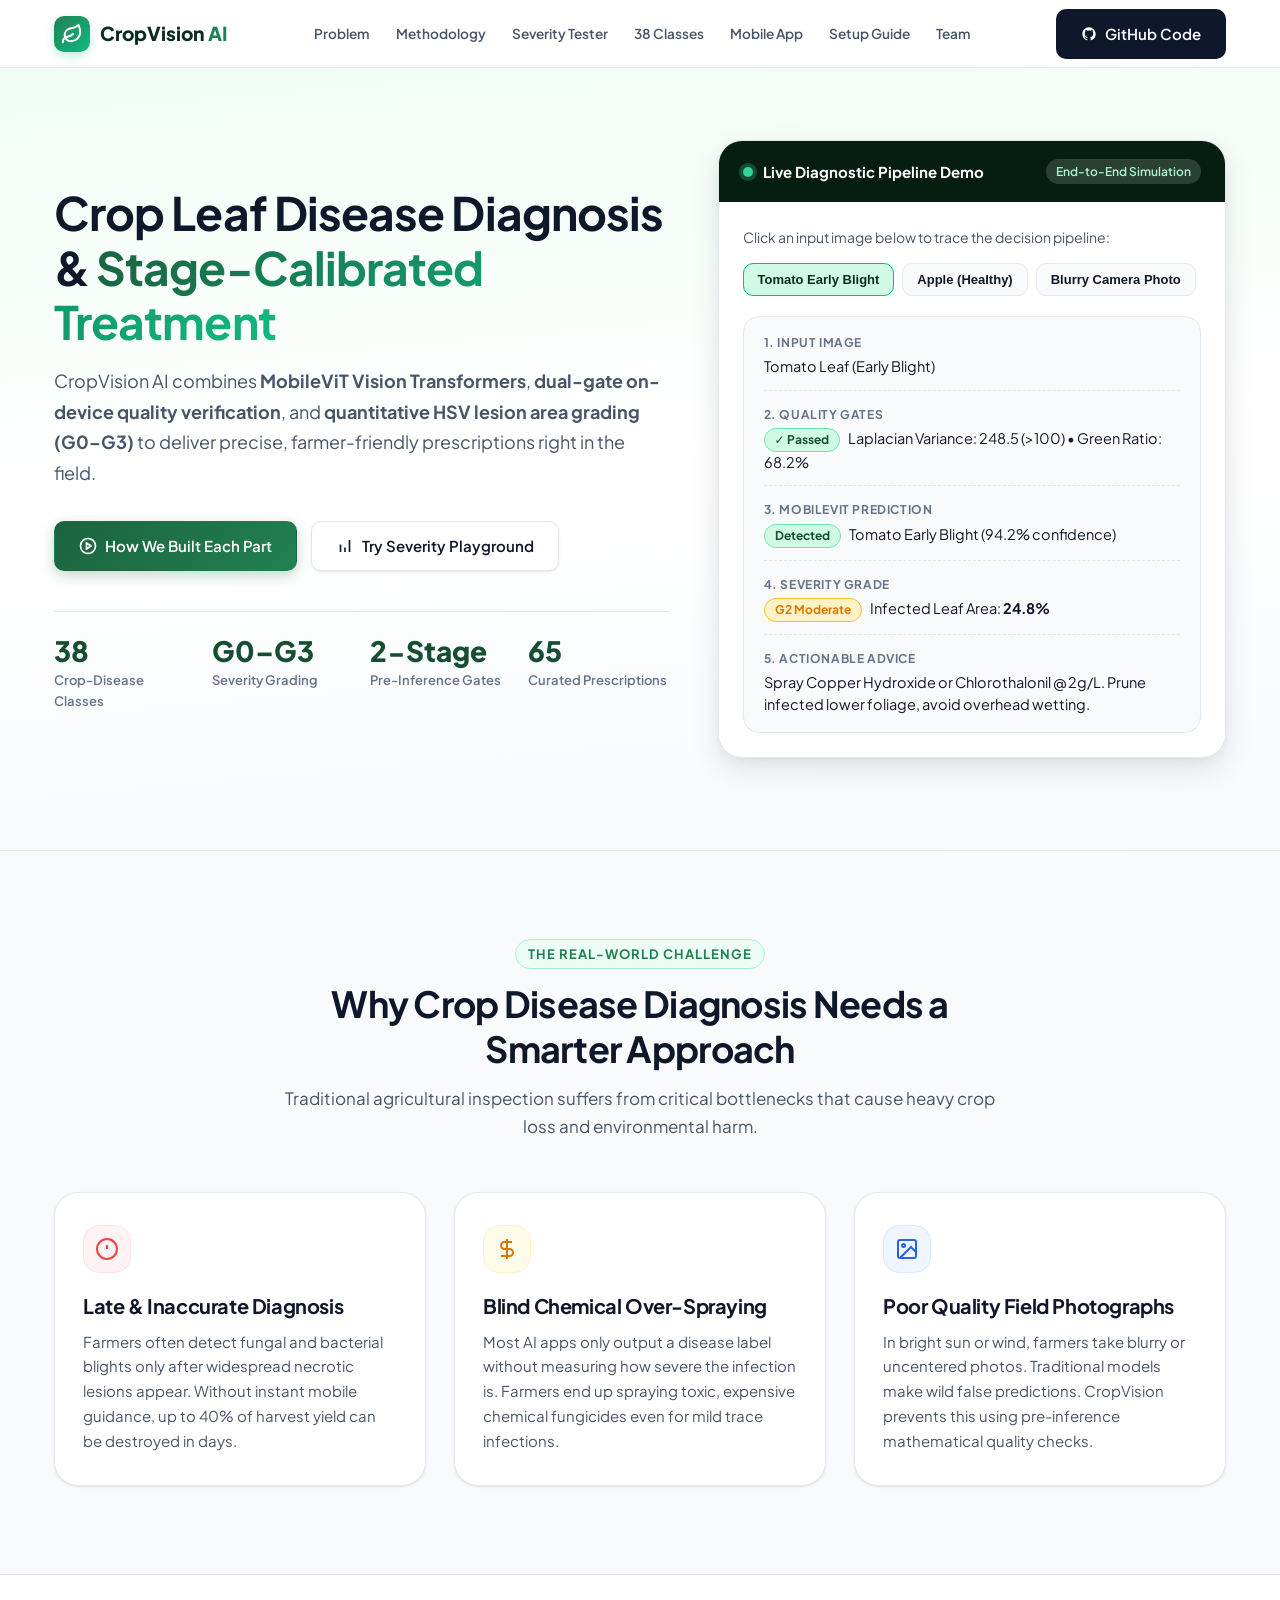
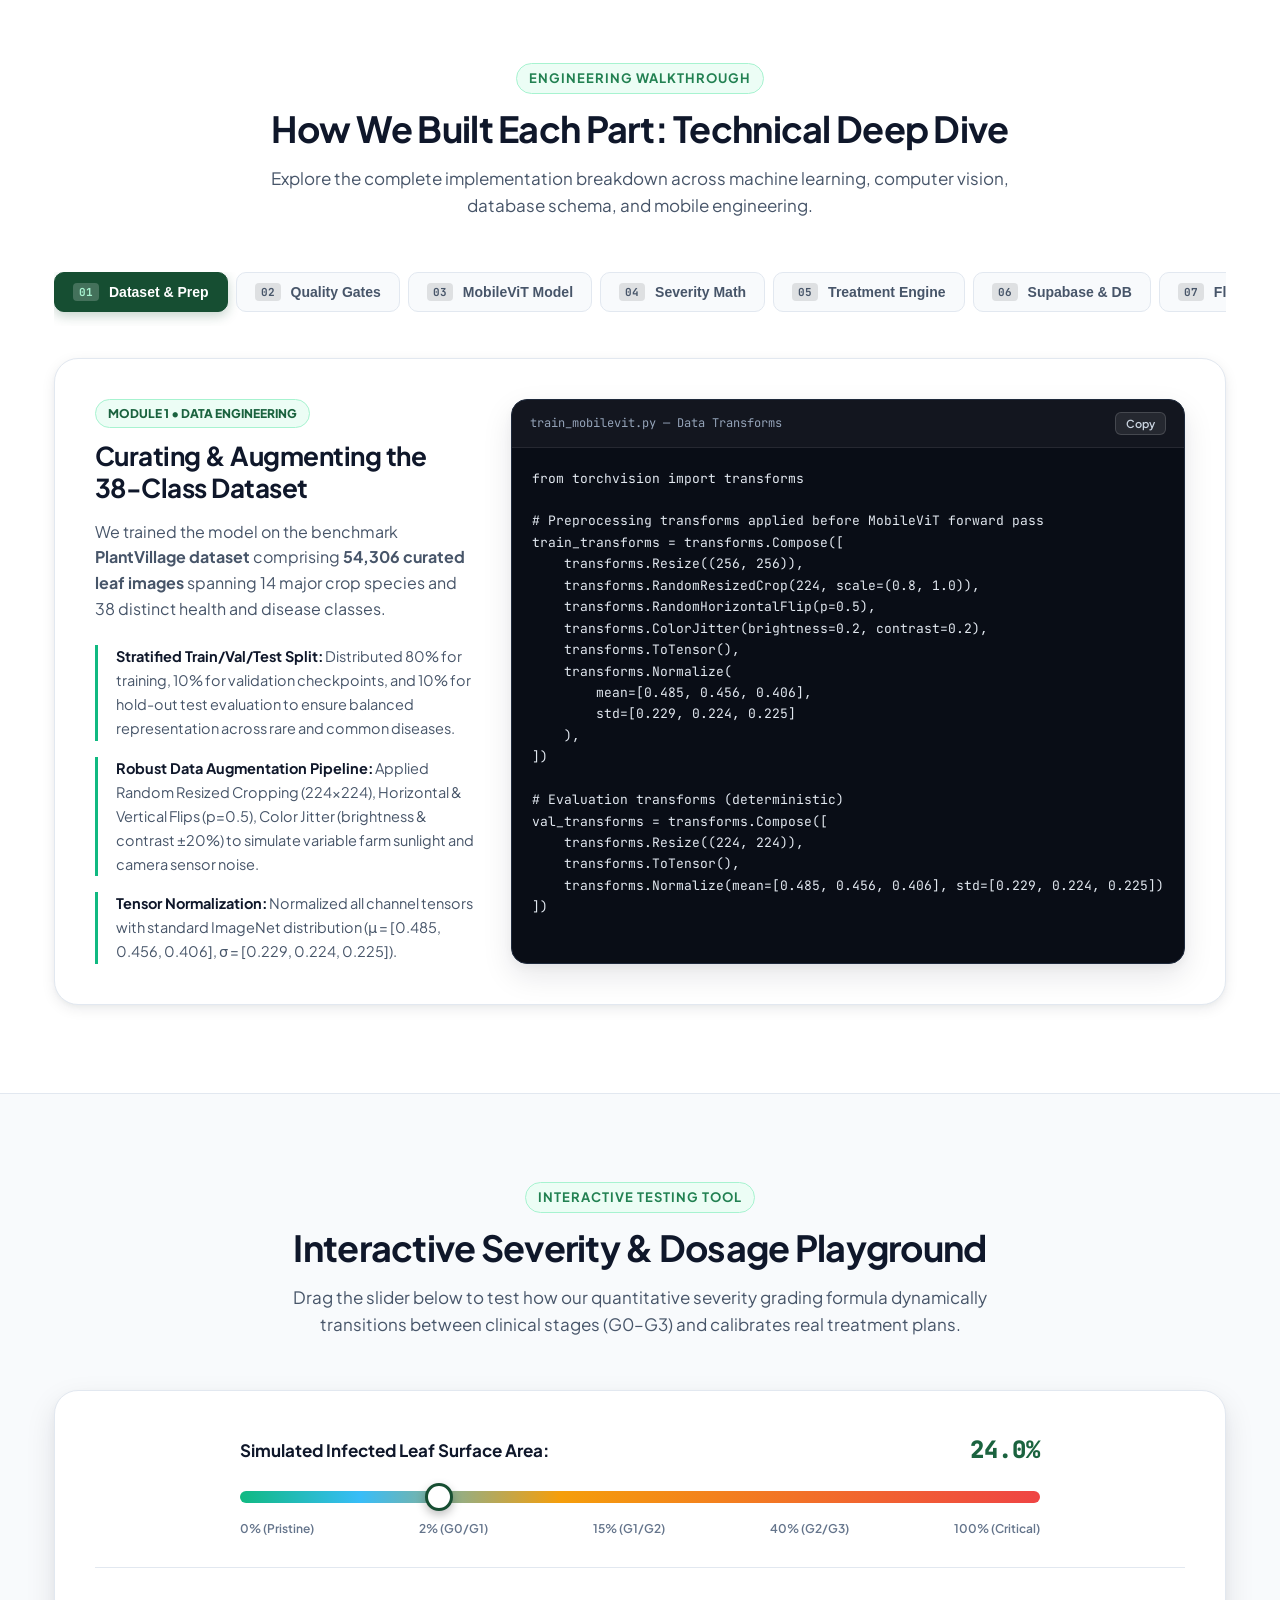
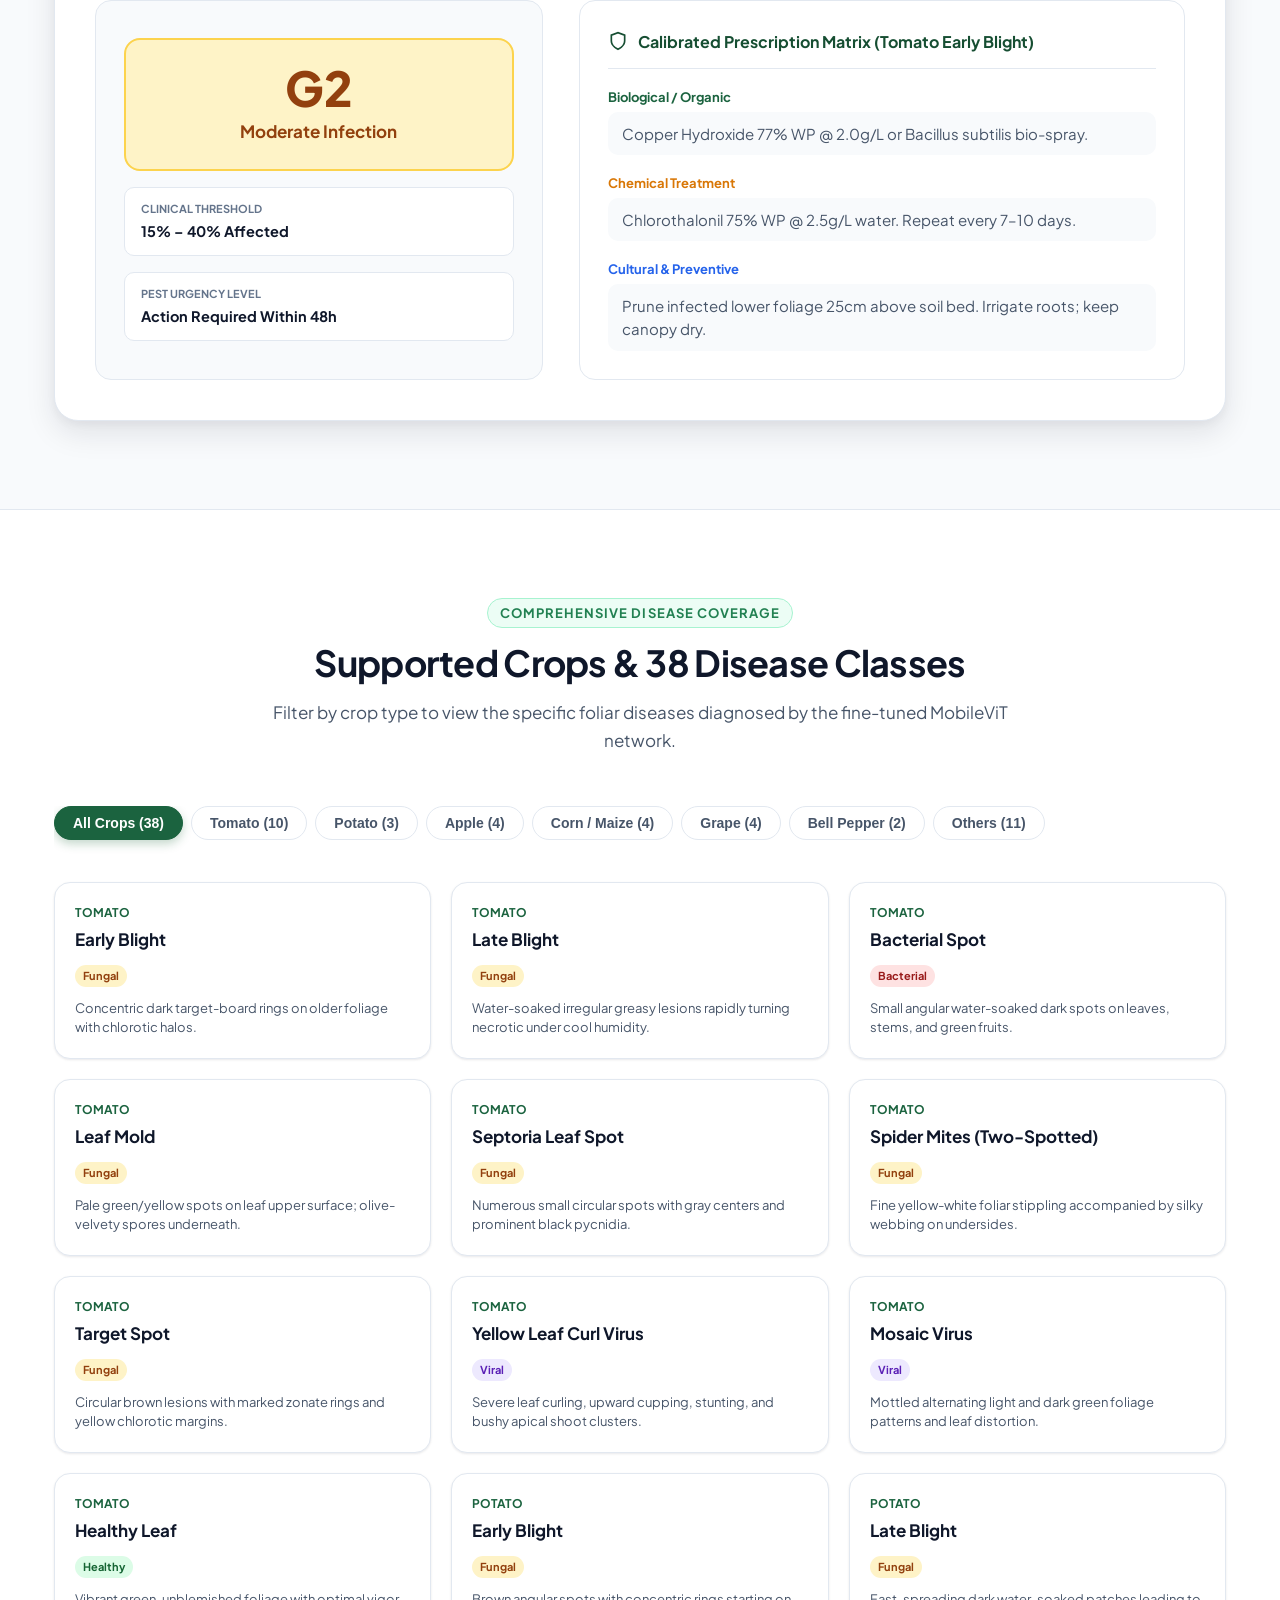
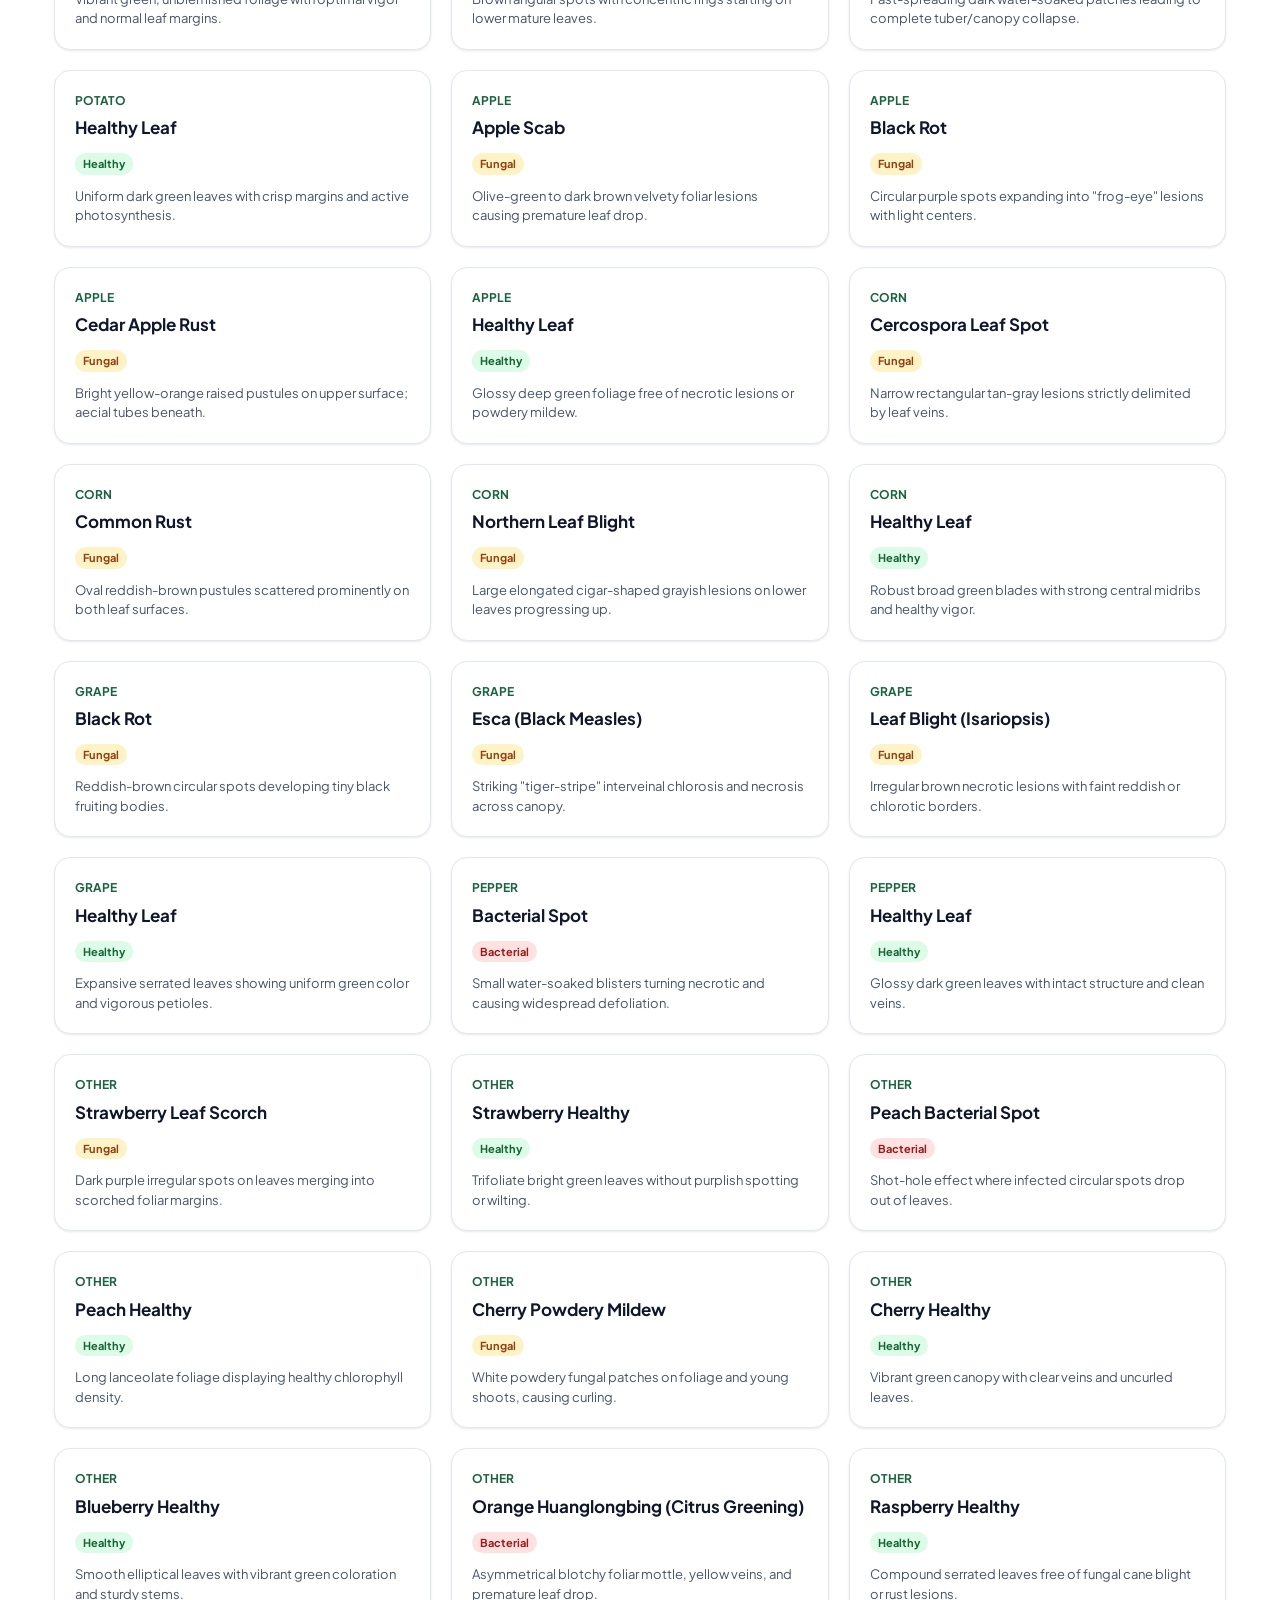
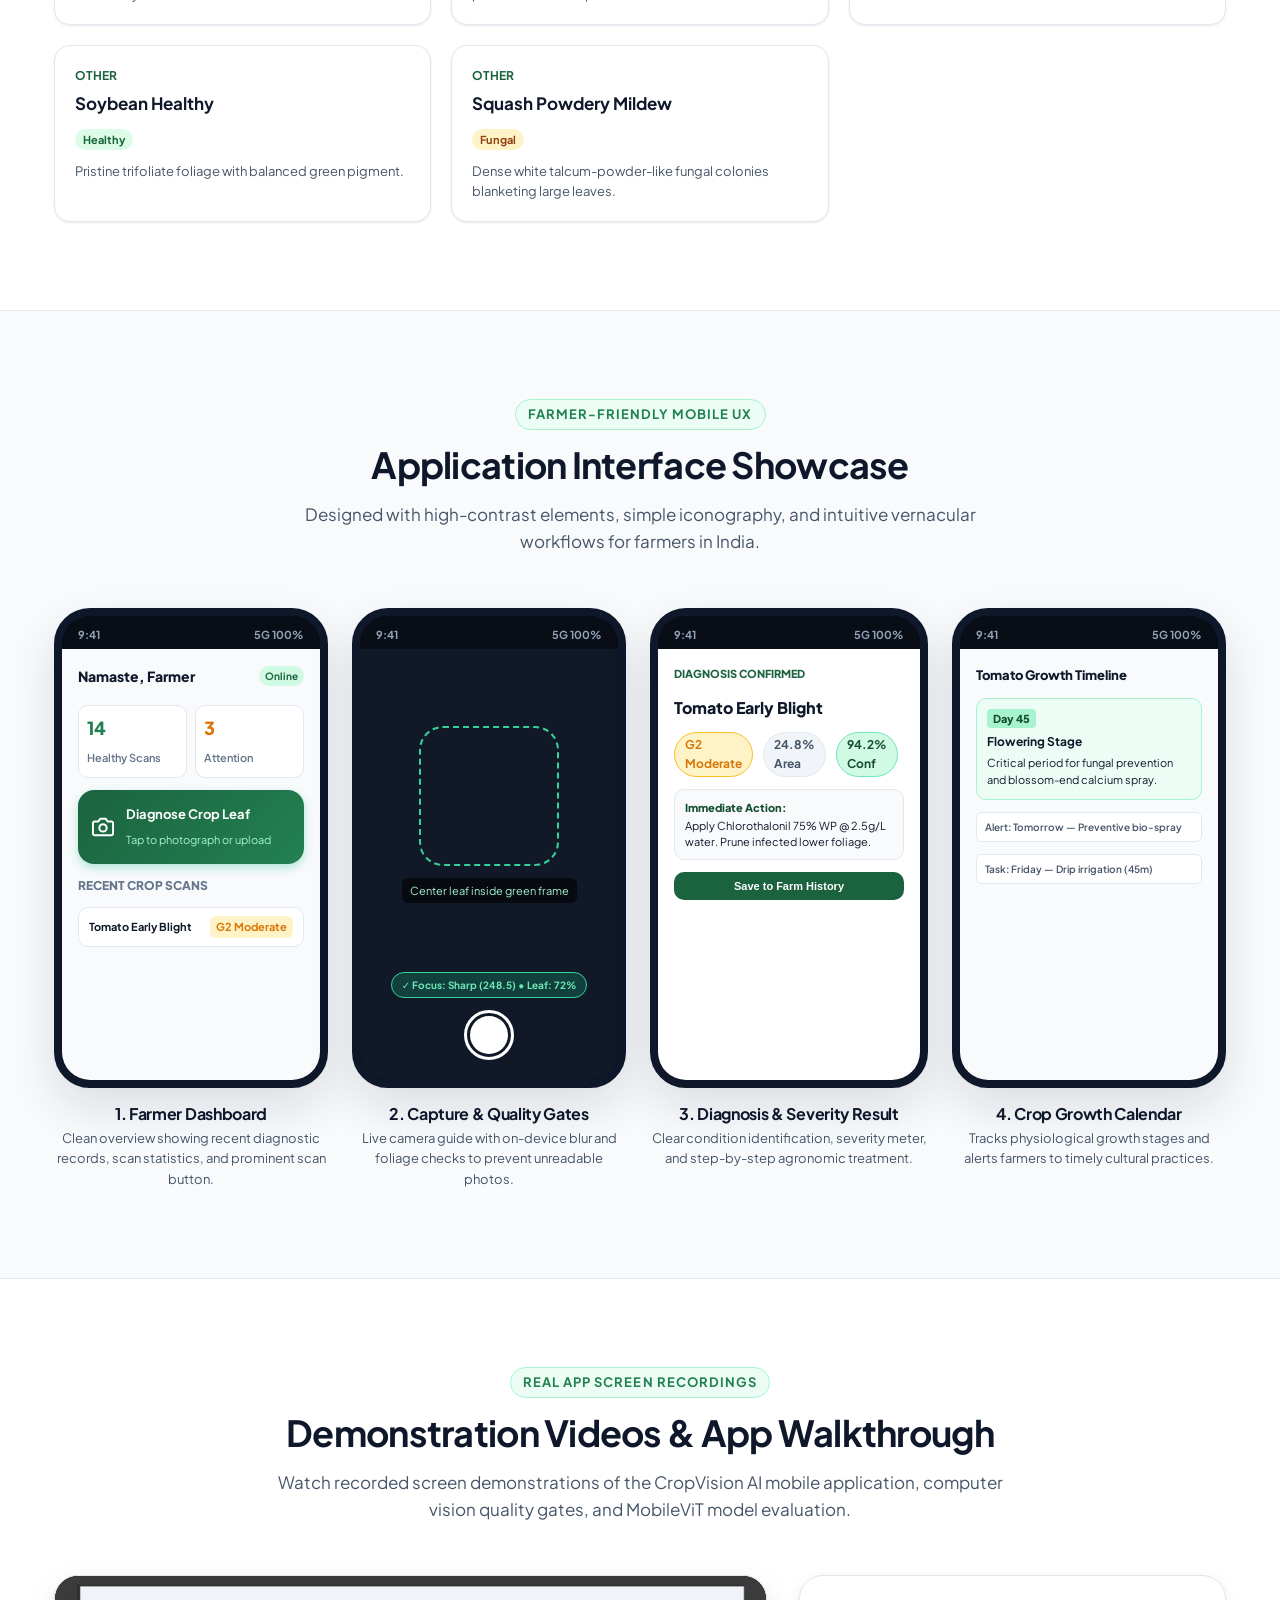
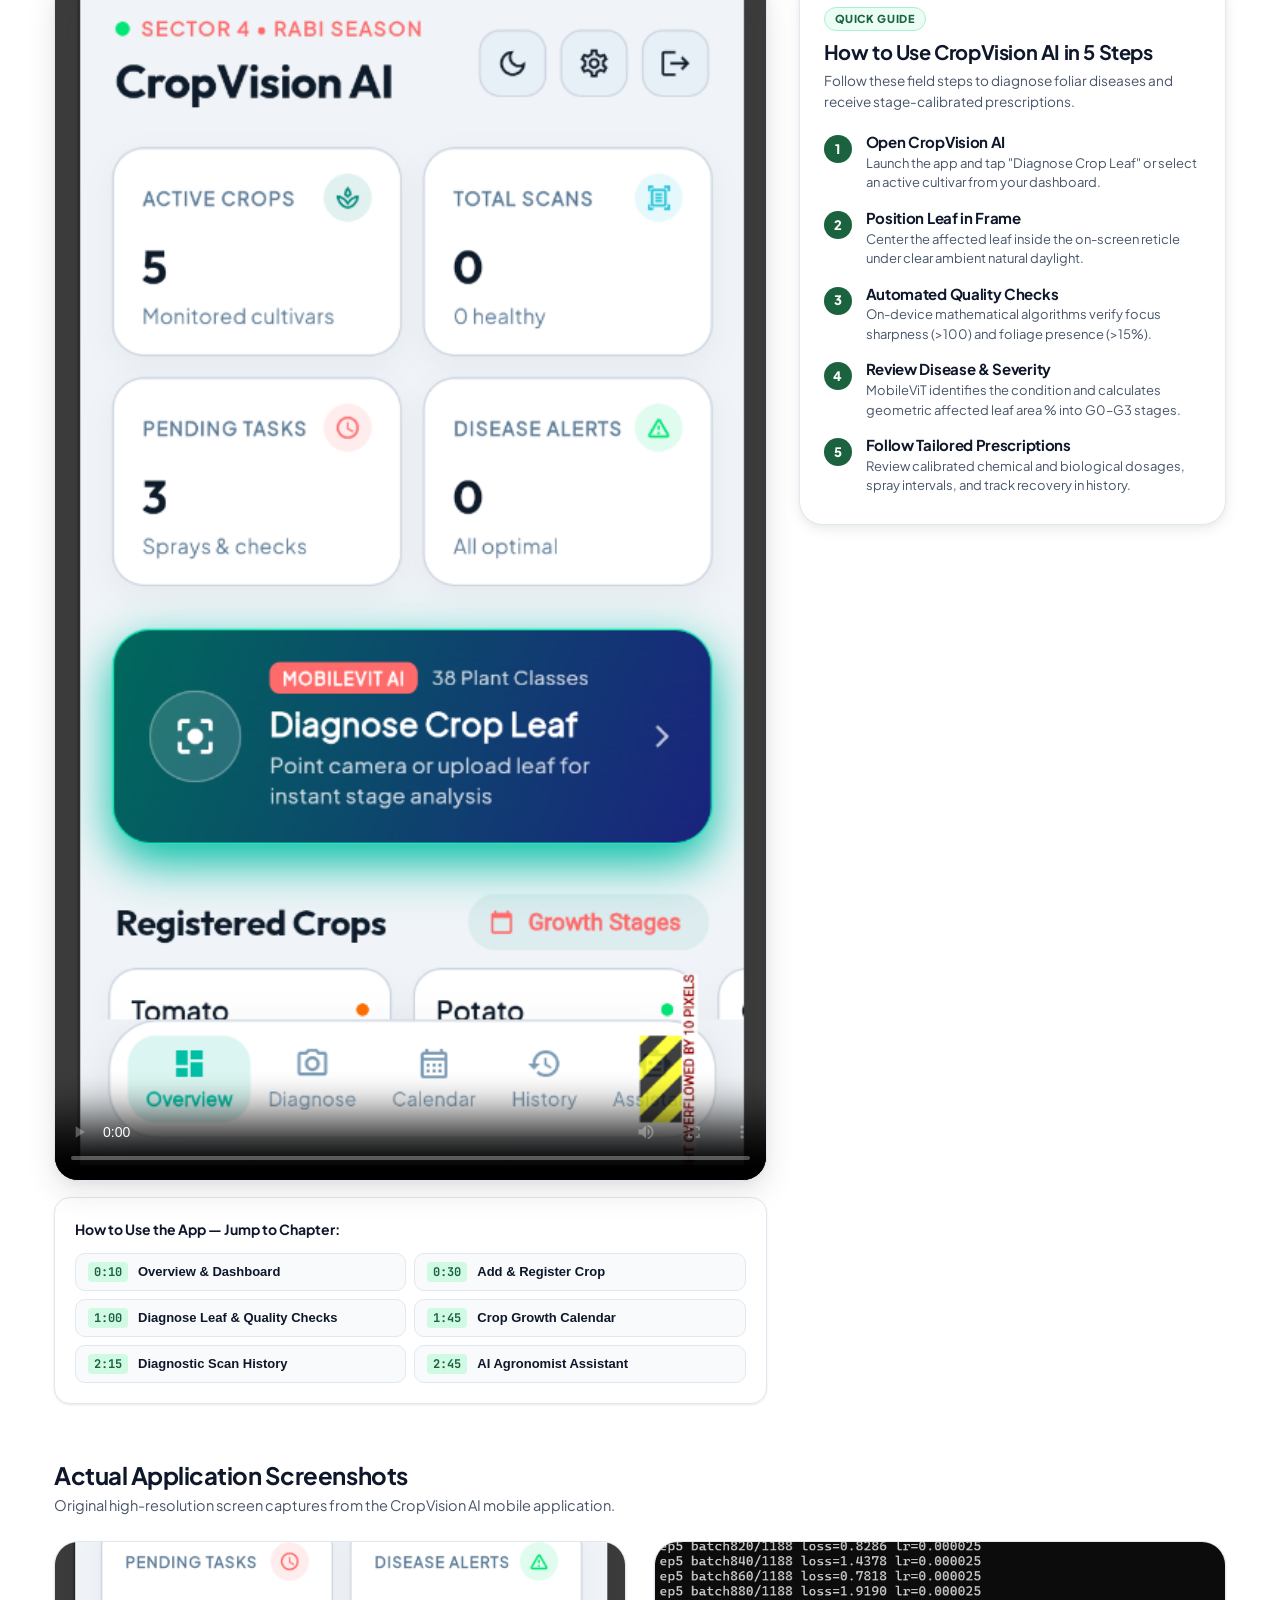
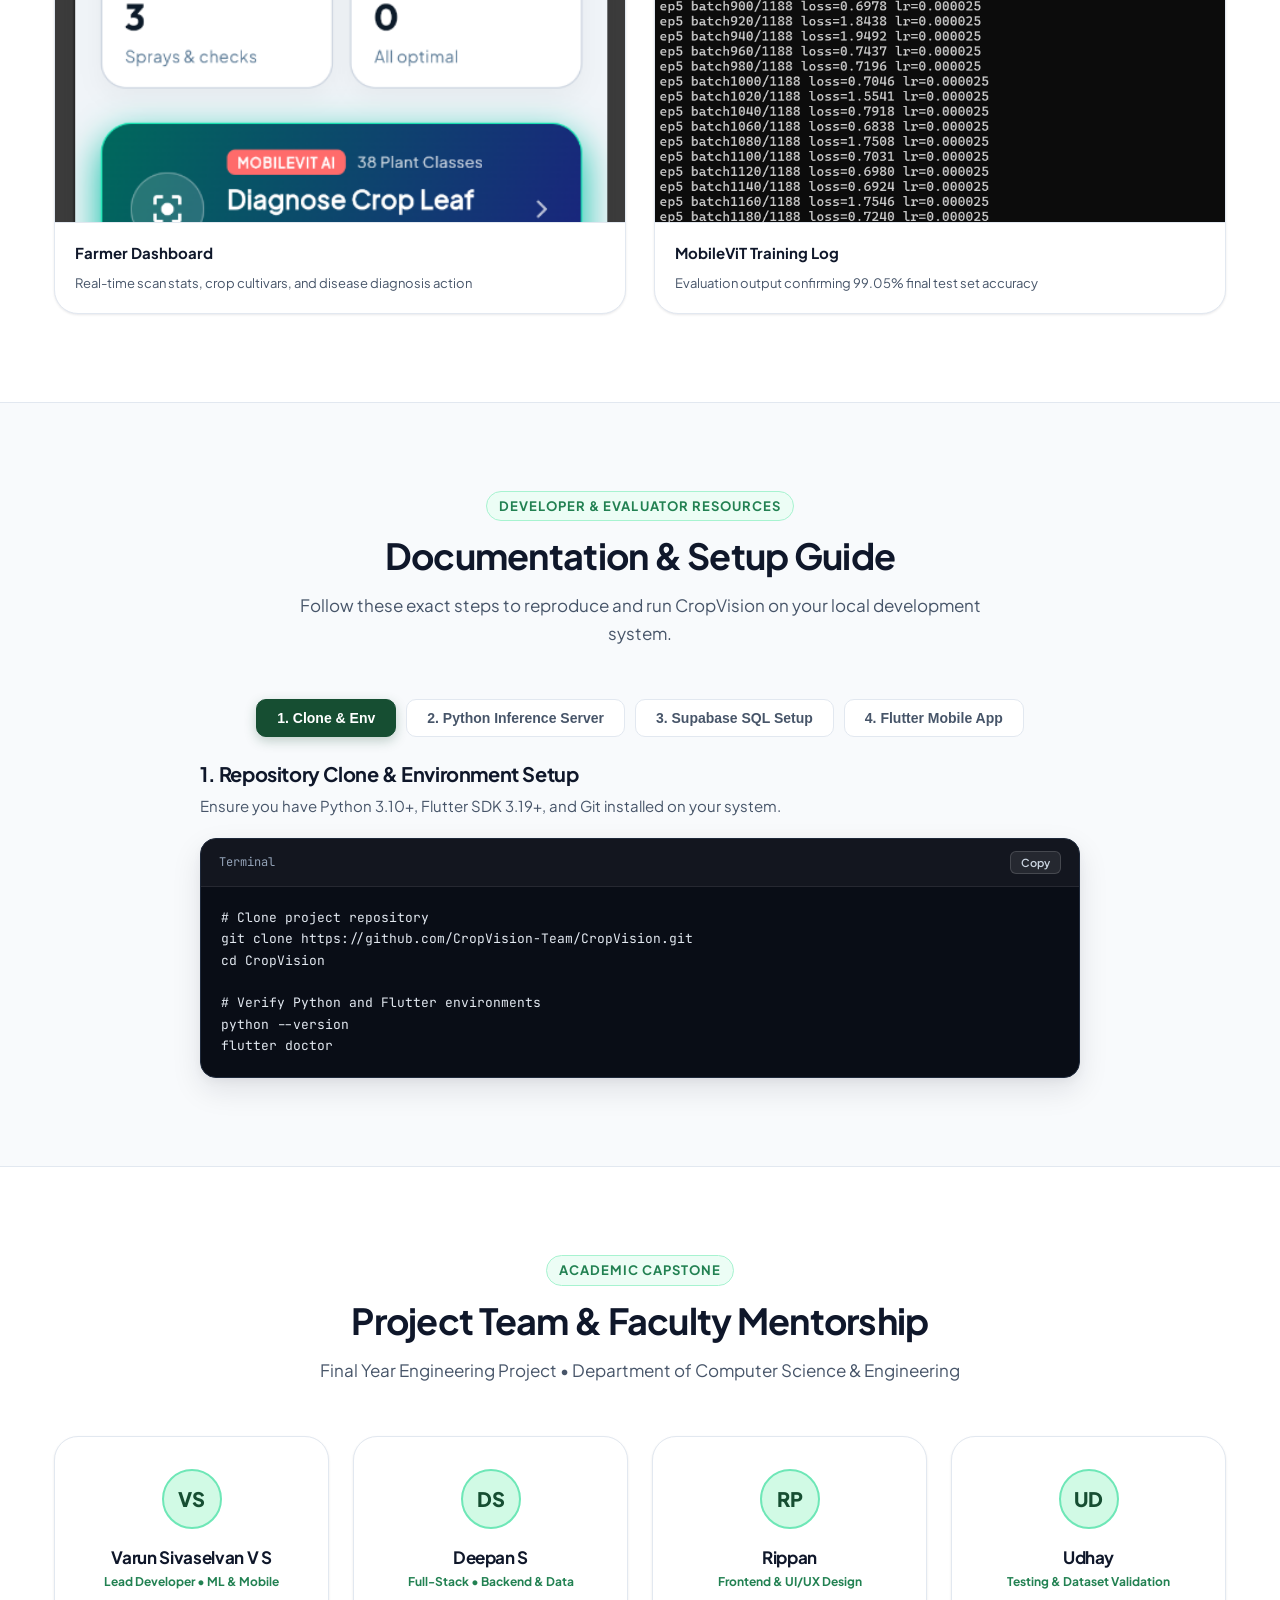
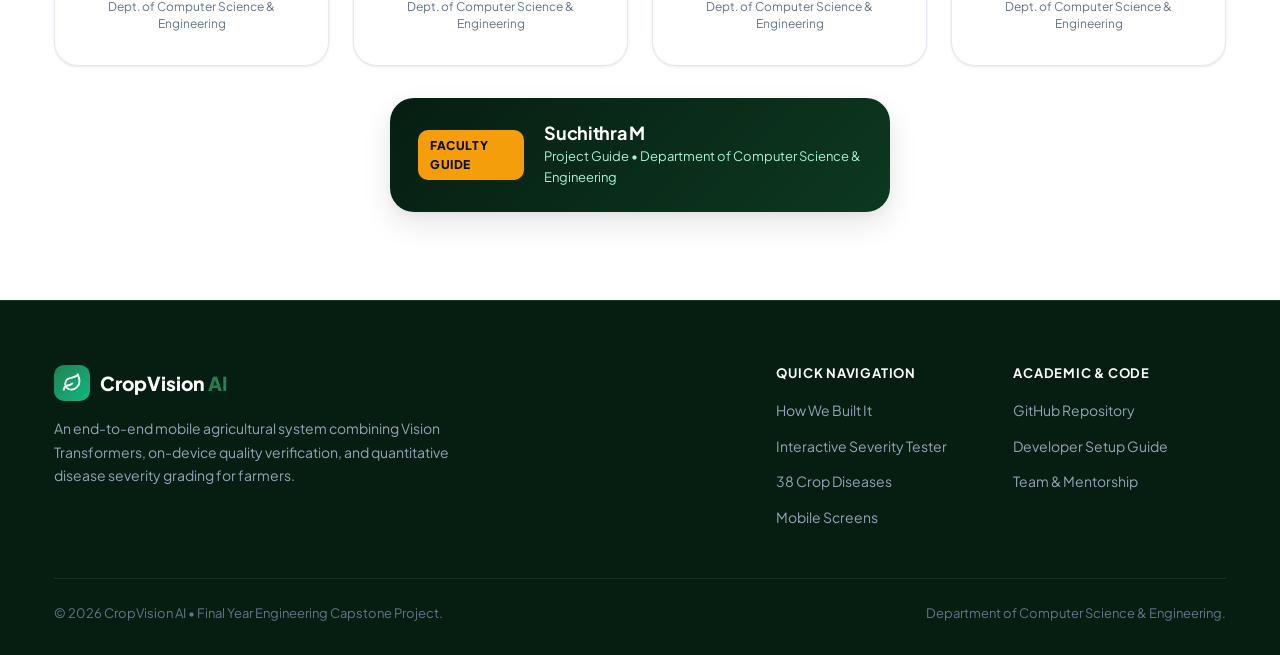
==== commit 80a38dc6: "Remove placeholder demo video cards" ====
--- a/index.html
+++ b/index.html
@@ -1038,73 +1038,7 @@
       </div>
     </div>
 
-    <!-- 4-Card Video Grid -->
-    <div class="video-grid-header reveal">
-      <h3>Demonstration Video Library</h3>
-      <p>Select any recording below to open the full video player.</p>
-    </div>
-
-    <div class="video-cards-grid reveal">
-      <!-- Card A -->
-      <div class="video-card" data-video-src="assets/videos/demo.mp4" data-video-title="Full App Demo" data-video-desc="Complete walkthrough of the mobile app from leaf scanning to severity diagnosis.">
-        <div class="video-thumb-wrap">
-          <img src="assets/screenshots/dashboard.png" alt="Full App Demo Thumbnail" loading="lazy" class="video-thumb-img">
-          <div class="video-play-overlay">
-            <svg width="24" height="24" viewBox="0 0 24 24" fill="currentColor"><polygon points="6 4 20 12 6 20 6 4"/></svg>
-          </div>
-          <span class="video-dur-tag">3:15</span>
-        </div>
-        <div class="video-card-body">
-          <h4>Full App Demo</h4>
-          <p>Complete walkthrough of the mobile app from leaf scanning to severity diagnosis.</p>
-        </div>
-      </div>
-
-      <!-- Card B -->
-      <div class="video-card" data-video-src="assets/videos/how-to-use.mp4" data-video-title="How to Use the App (Step by Step)" data-video-desc="Guided tutorial showing leaf positioning, reading diagnostic severity badges, and scheduling spray reminders.">
-        <div class="video-thumb-wrap">
-          <img src="assets/screenshots/dashboard.png" alt="How to Use App Thumbnail" loading="lazy" class="video-thumb-img">
-          <div class="video-play-overlay">
-            <svg width="24" height="24" viewBox="0 0 24 24" fill="currentColor"><polygon points="6 4 20 12 6 20 6 4"/></svg>
-          </div>
-          <span class="video-dur-tag">2:45</span>
-        </div>
-        <div class="video-card-body">
-          <h4>How to Use the App (Step by Step)</h4>
-          <p>Guided tutorial: leaf positioning, reading diagnostic severity badges, and scheduling spray reminders.</p>
-        </div>
-      </div>
-
-      <!-- Card C -->
-      <div class="video-card" data-video-src="assets/videos/model-explained.mp4" data-video-title="Model Training and Results" data-video-desc="Deep-dive into MobileViT-Small training on 54,306 images achieving 99.05% test set accuracy.">
-        <div class="video-thumb-wrap">
-          <img src="assets/screenshots/model_accuracy_terminal.png" alt="Model Training Thumbnail" loading="lazy" class="video-thumb-img">
-          <div class="video-play-overlay">
-            <svg width="24" height="24" viewBox="0 0 24 24" fill="currentColor"><polygon points="6 4 20 12 6 20 6 4"/></svg>
-          </div>
-          <span class="video-dur-tag">4:20</span>
-        </div>
-        <div class="video-card-body">
-          <h4>Model Training and Results</h4>
-          <p>Deep-dive into MobileViT-Small training on 54,306 images achieving 99.05% test accuracy.</p>
-        </div>
-      </div>
-
-      <!-- Card D -->
-      <div class="video-card" data-video-src="assets/videos/code-walkthrough.mp4" data-video-title="Code Walkthrough" data-video-desc="Technical tour of Flutter Provider state, Flask local inference server, and Supabase SQL schema.">
-        <div class="video-thumb-wrap">
-          <img src="assets/screenshots/dashboard.png" alt="Code Walkthrough Thumbnail" loading="lazy" class="video-thumb-img">
-          <div class="video-play-overlay">
-            <svg width="24" height="24" viewBox="0 0 24 24" fill="currentColor"><polygon points="6 4 20 12 6 20 6 4"/></svg>
-          </div>
-          <span class="video-dur-tag">5:10</span>
-        </div>
-        <div class="video-card-body">
-          <h4>Code Walkthrough</h4>
-          <p>Architecture tour: Flutter Provider state, Flask inference microservice, and Supabase database.</p>
-        </div>
-      </div>
-    </div>
+
 
     <!-- Real App Screenshot Gallery -->
     <div class="screenshot-gallery-header reveal">
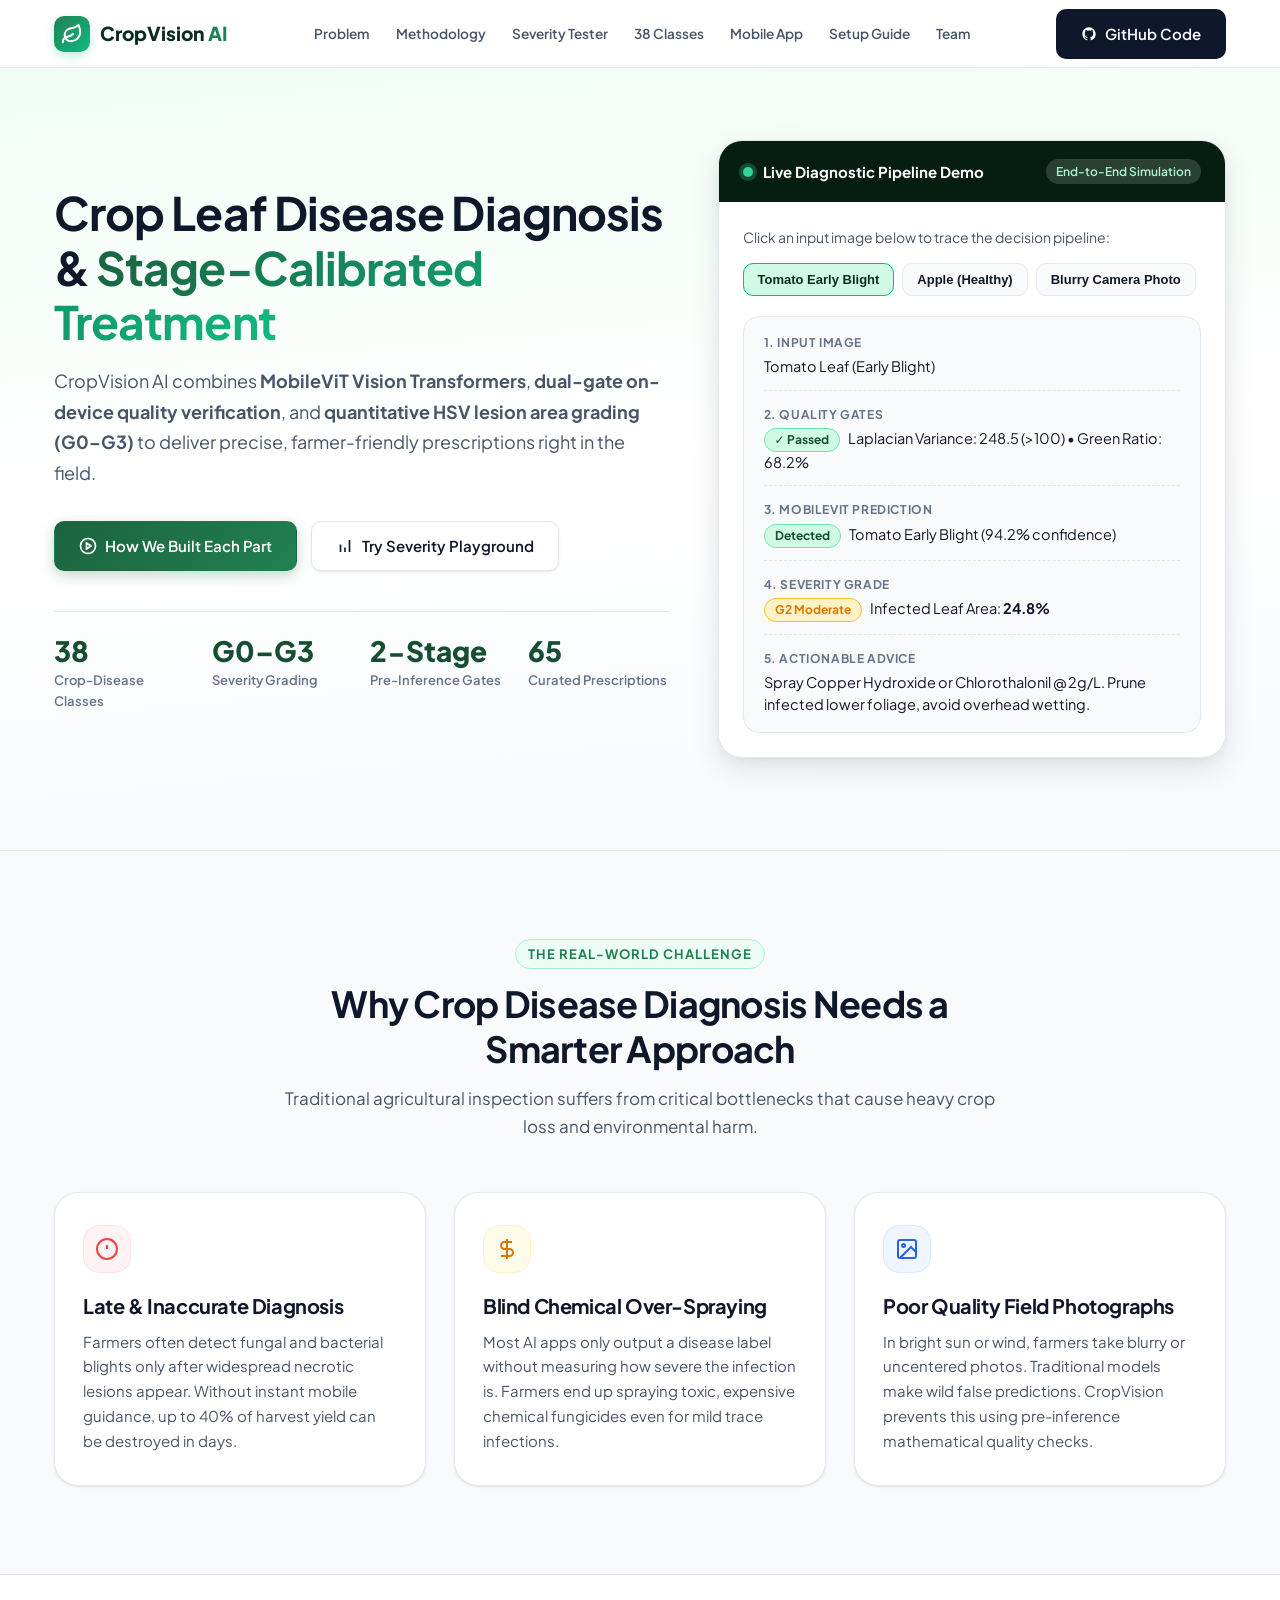
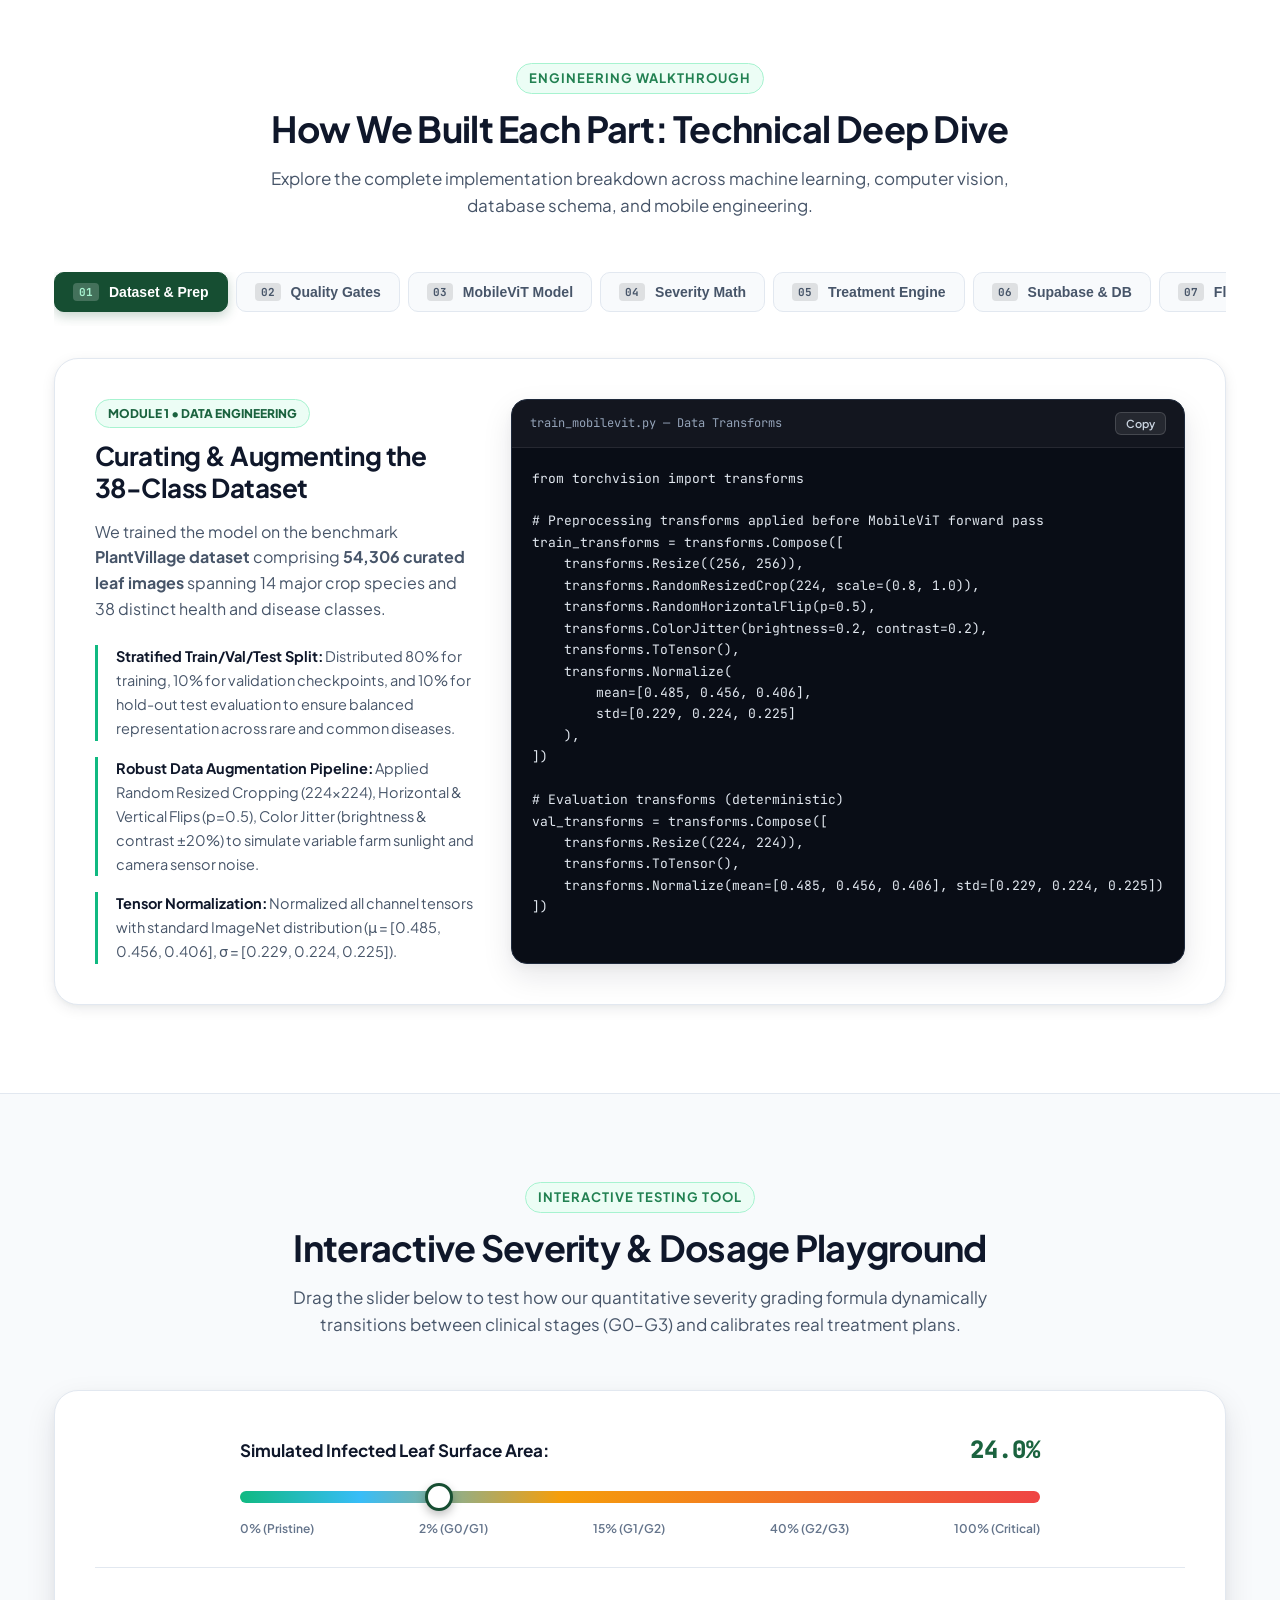
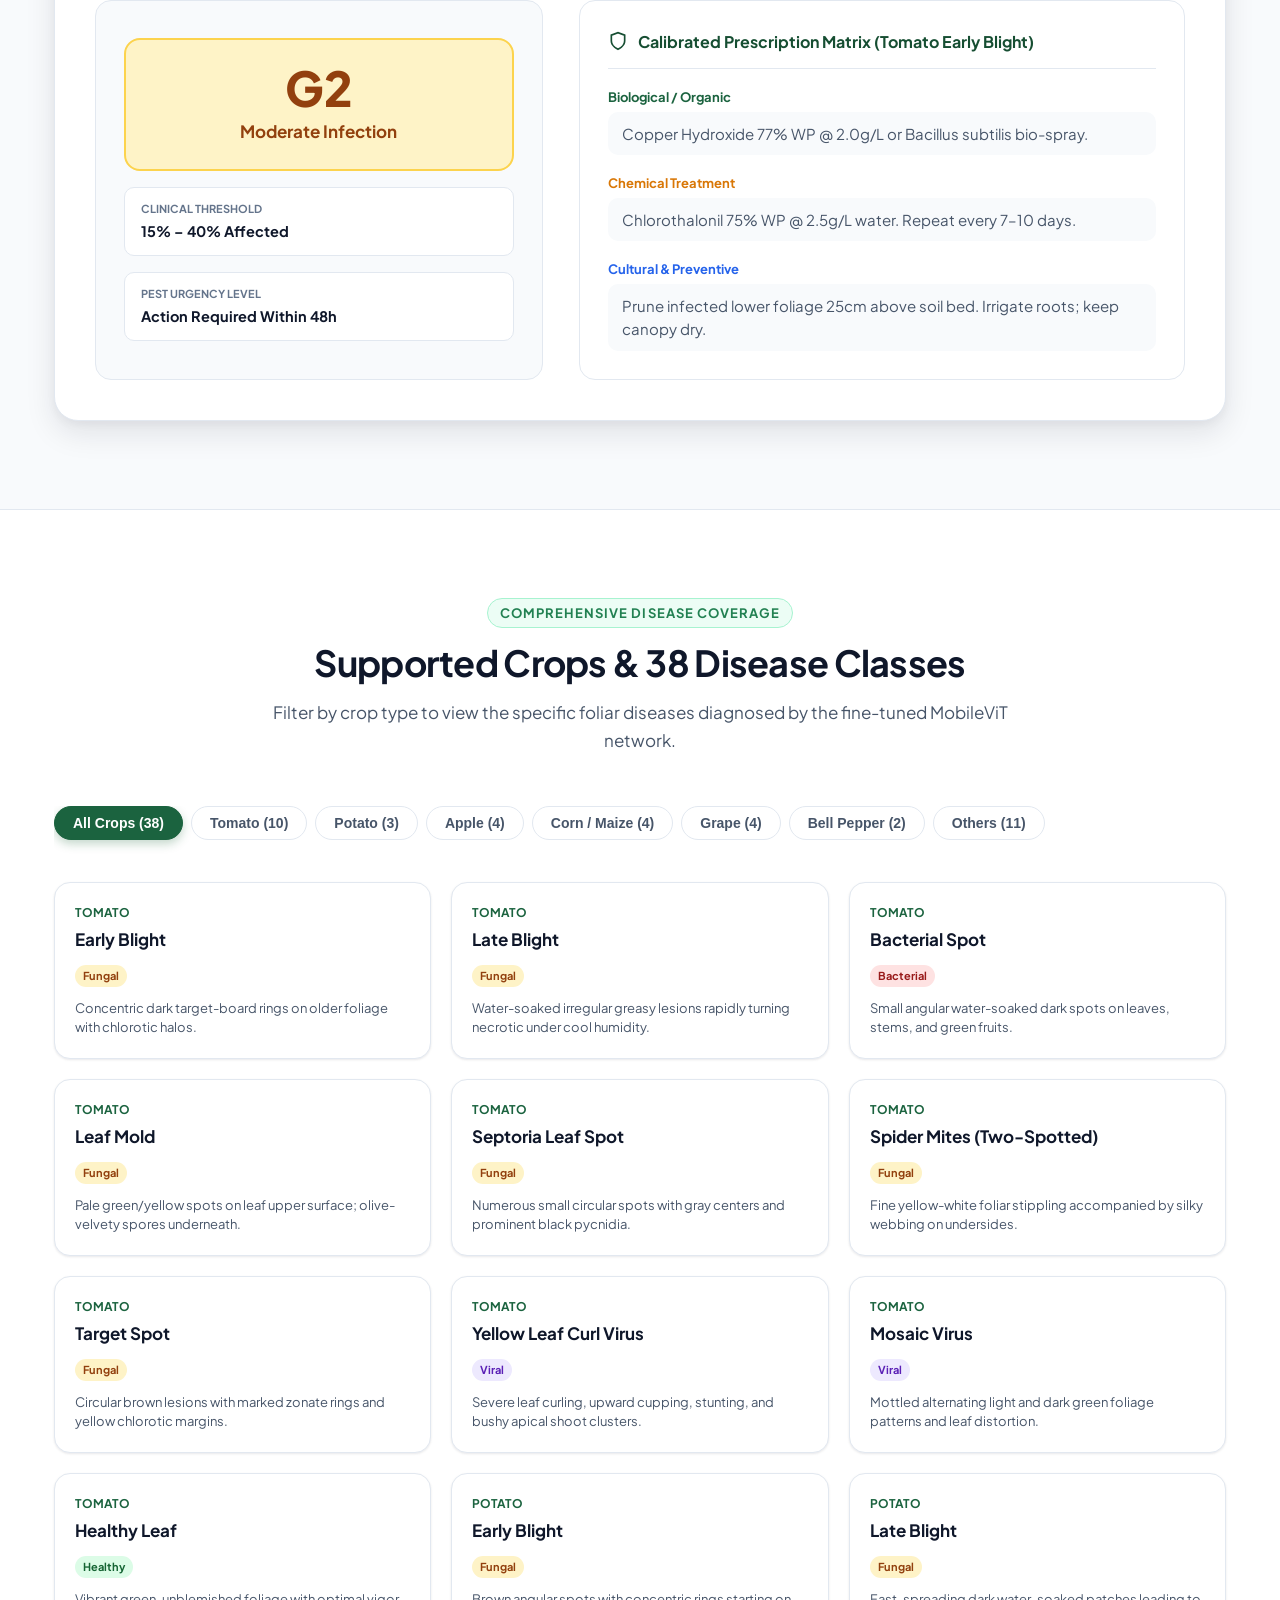
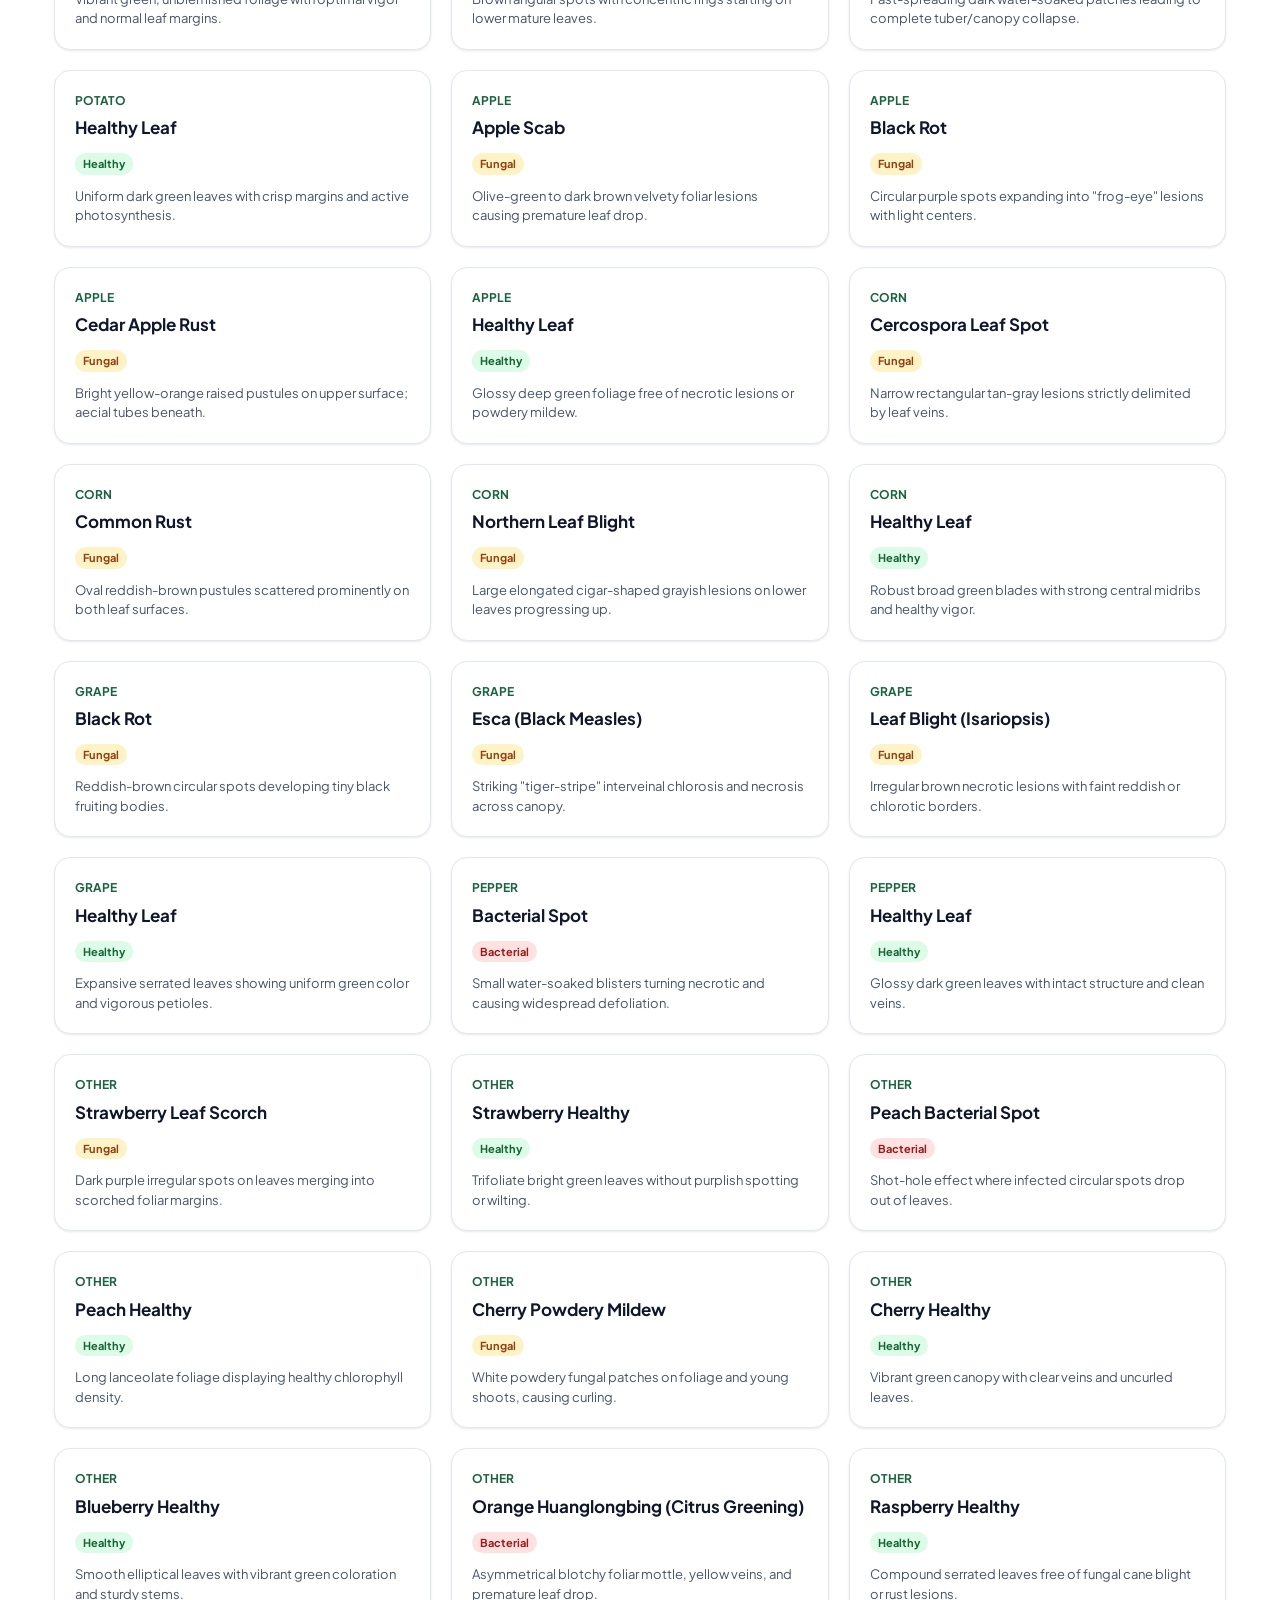
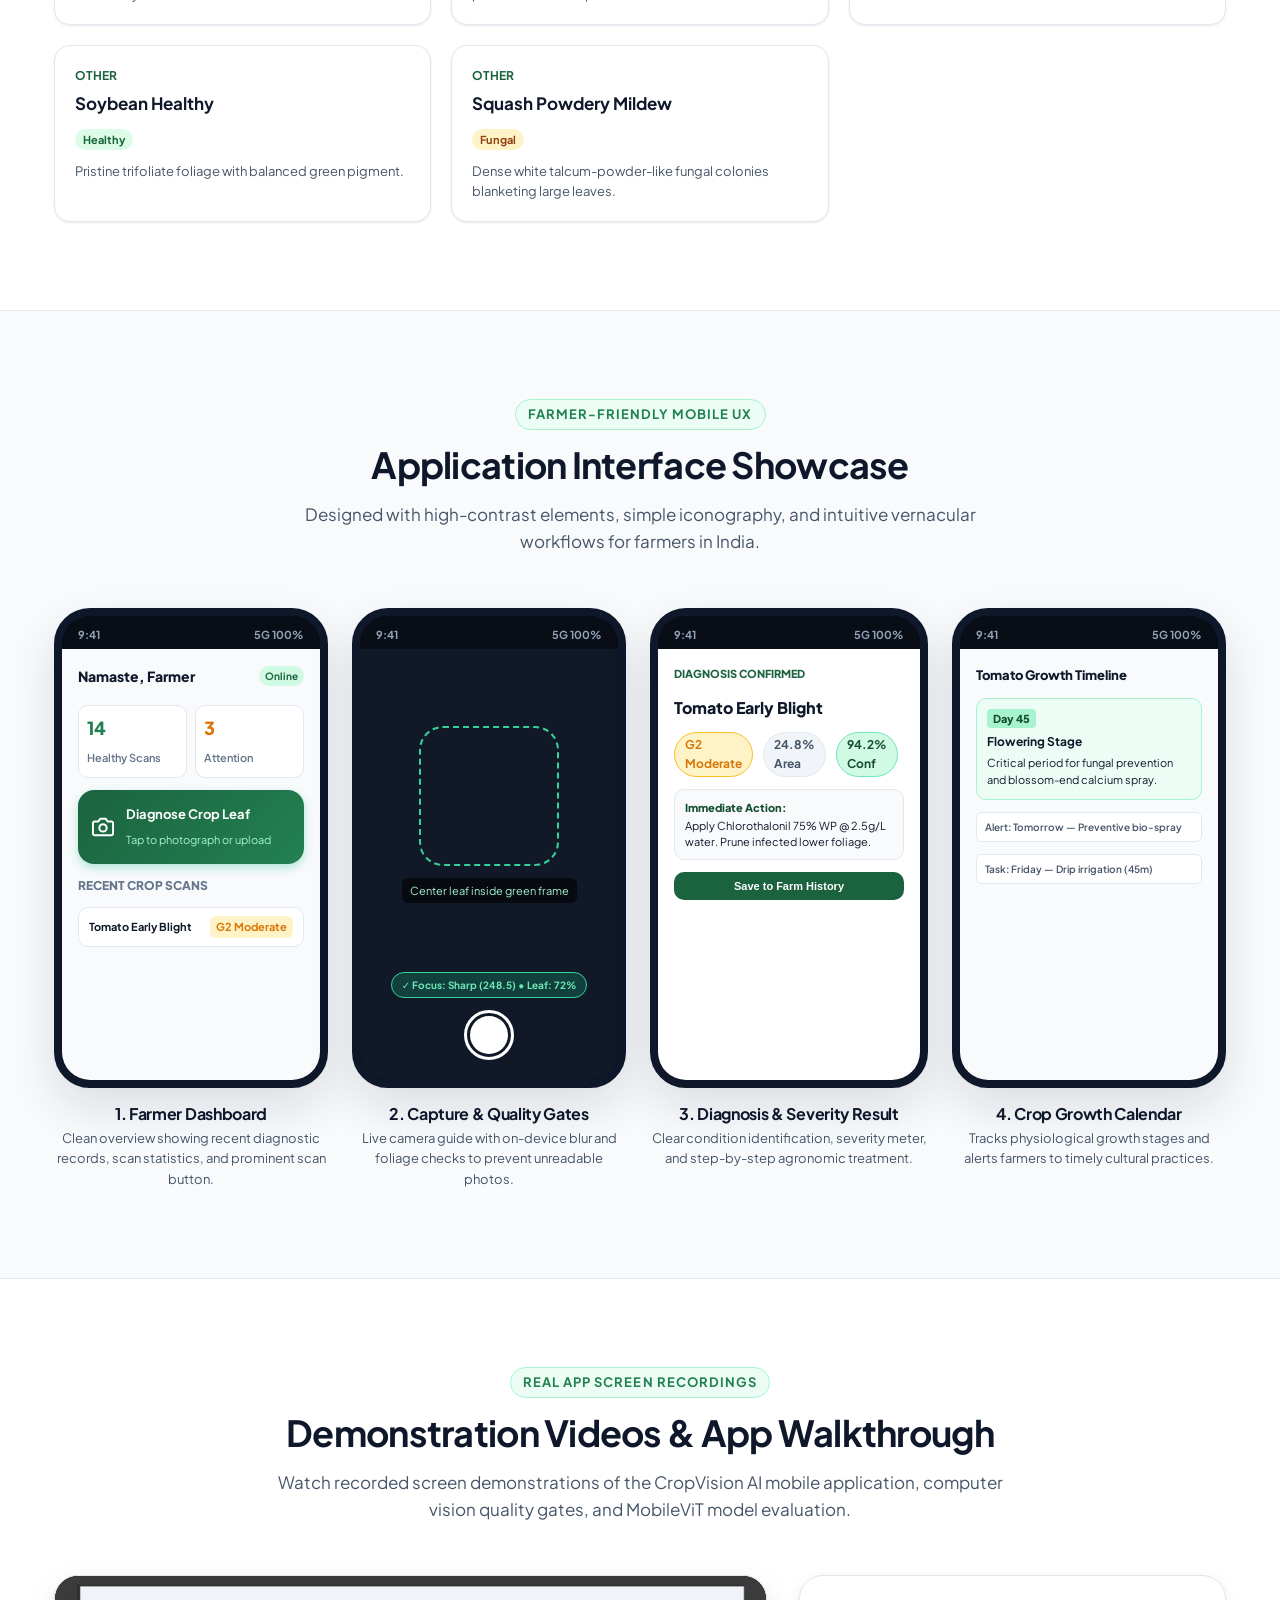
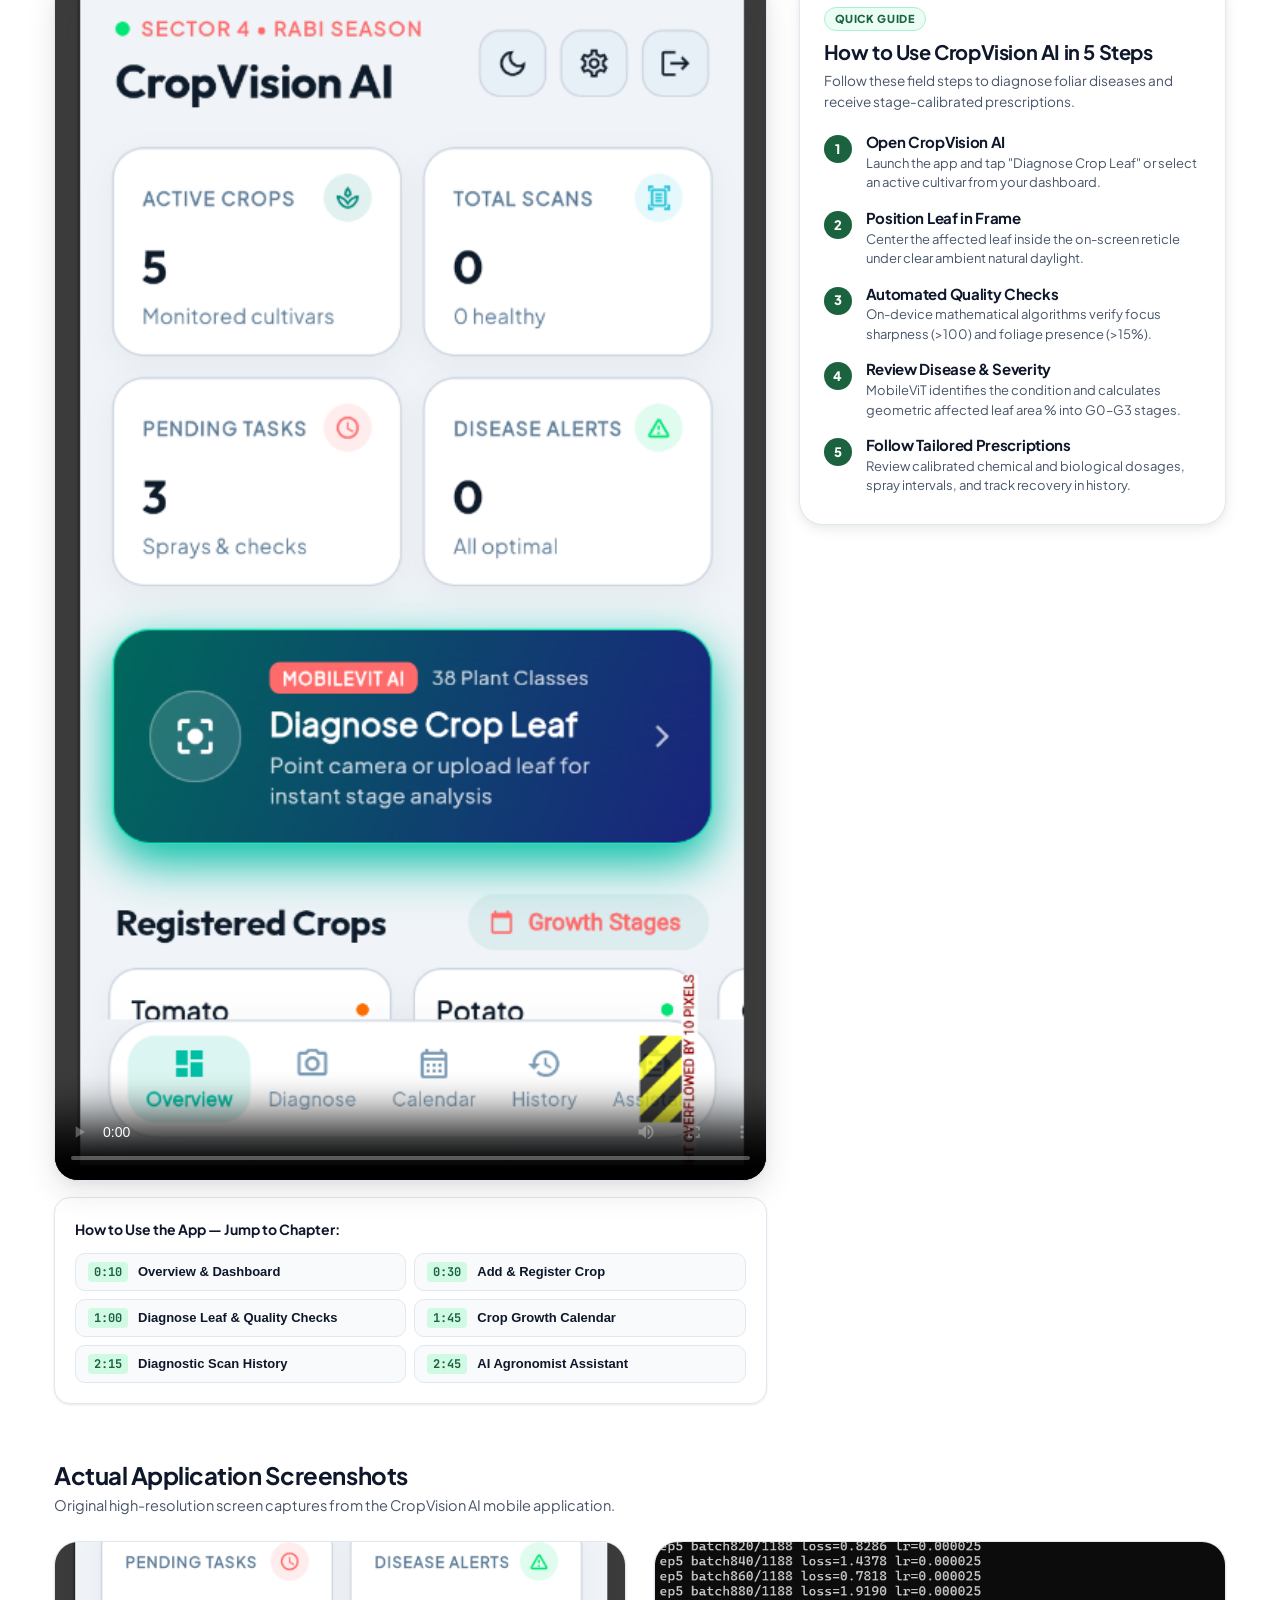
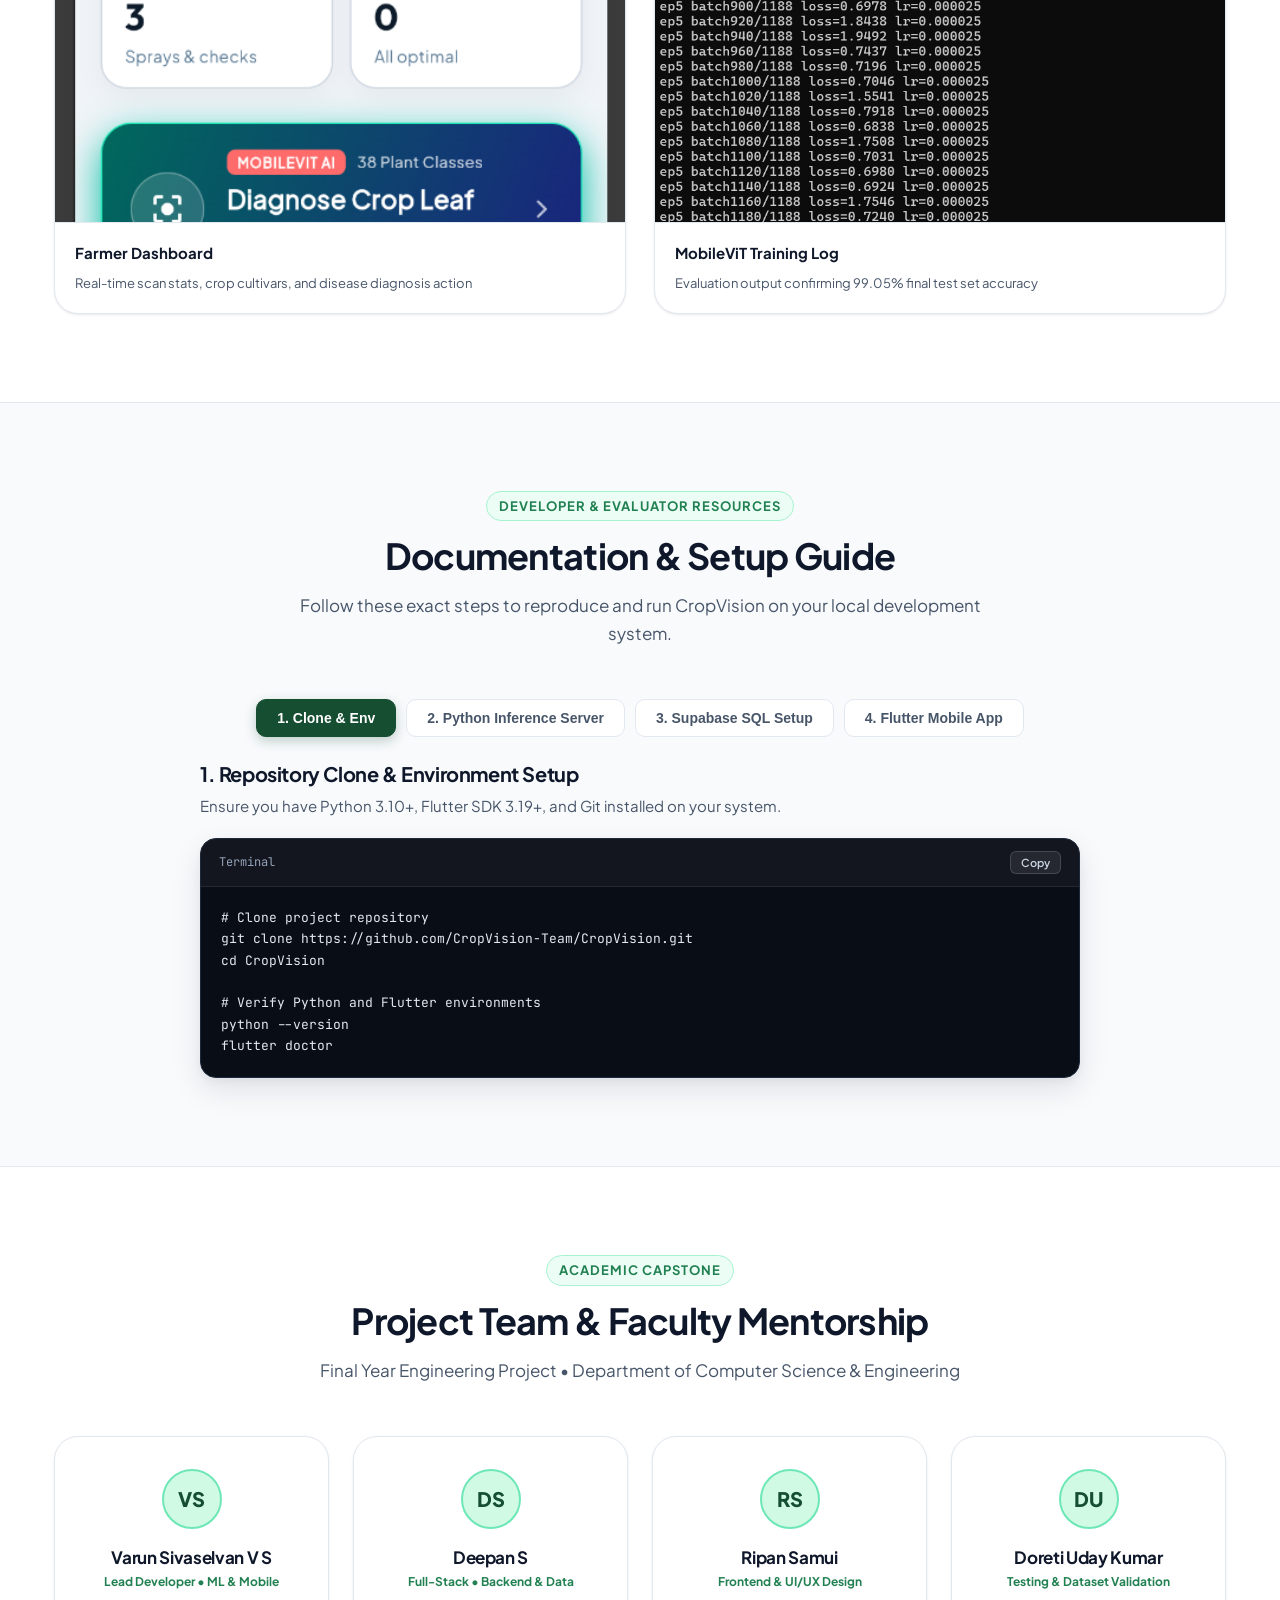
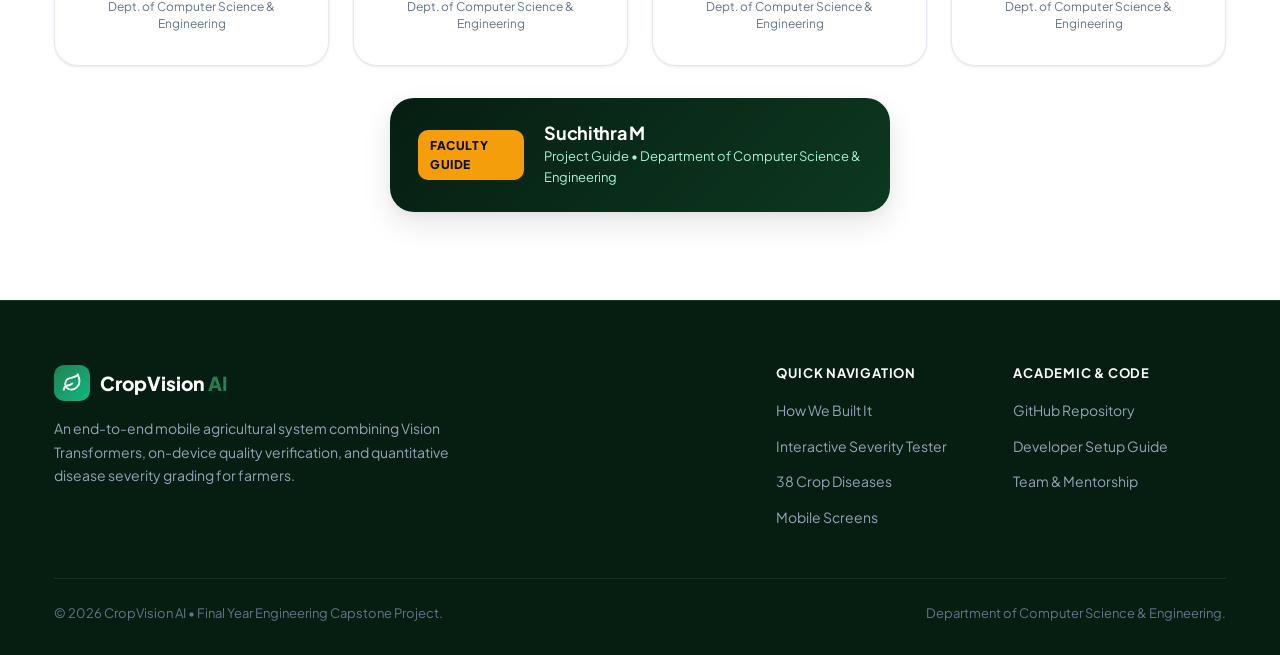
==== commit 4a752078: "Update team member names to Doreti Uday Kumar and Ripan Samui" ====
--- a/index.html
+++ b/index.html
@@ -1220,15 +1220,15 @@
       </div>
 
       <div class="team-card">
-        <div class="team-avatar">RP</div>
-        <h4>Rippan</h4>
+        <div class="team-avatar">RS</div>
+        <h4>Ripan Samui</h4>
         <div class="team-role">Frontend &amp; UI/UX Design</div>
         <div class="team-dept">Dept. of Computer Science &amp; Engineering</div>
       </div>
 
       <div class="team-card">
-        <div class="team-avatar">UD</div>
-        <h4>Udhay</h4>
+        <div class="team-avatar">DU</div>
+        <h4>Doreti Uday Kumar</h4>
         <div class="team-role">Testing &amp; Dataset Validation</div>
         <div class="team-dept">Dept. of Computer Science &amp; Engineering</div>
       </div>
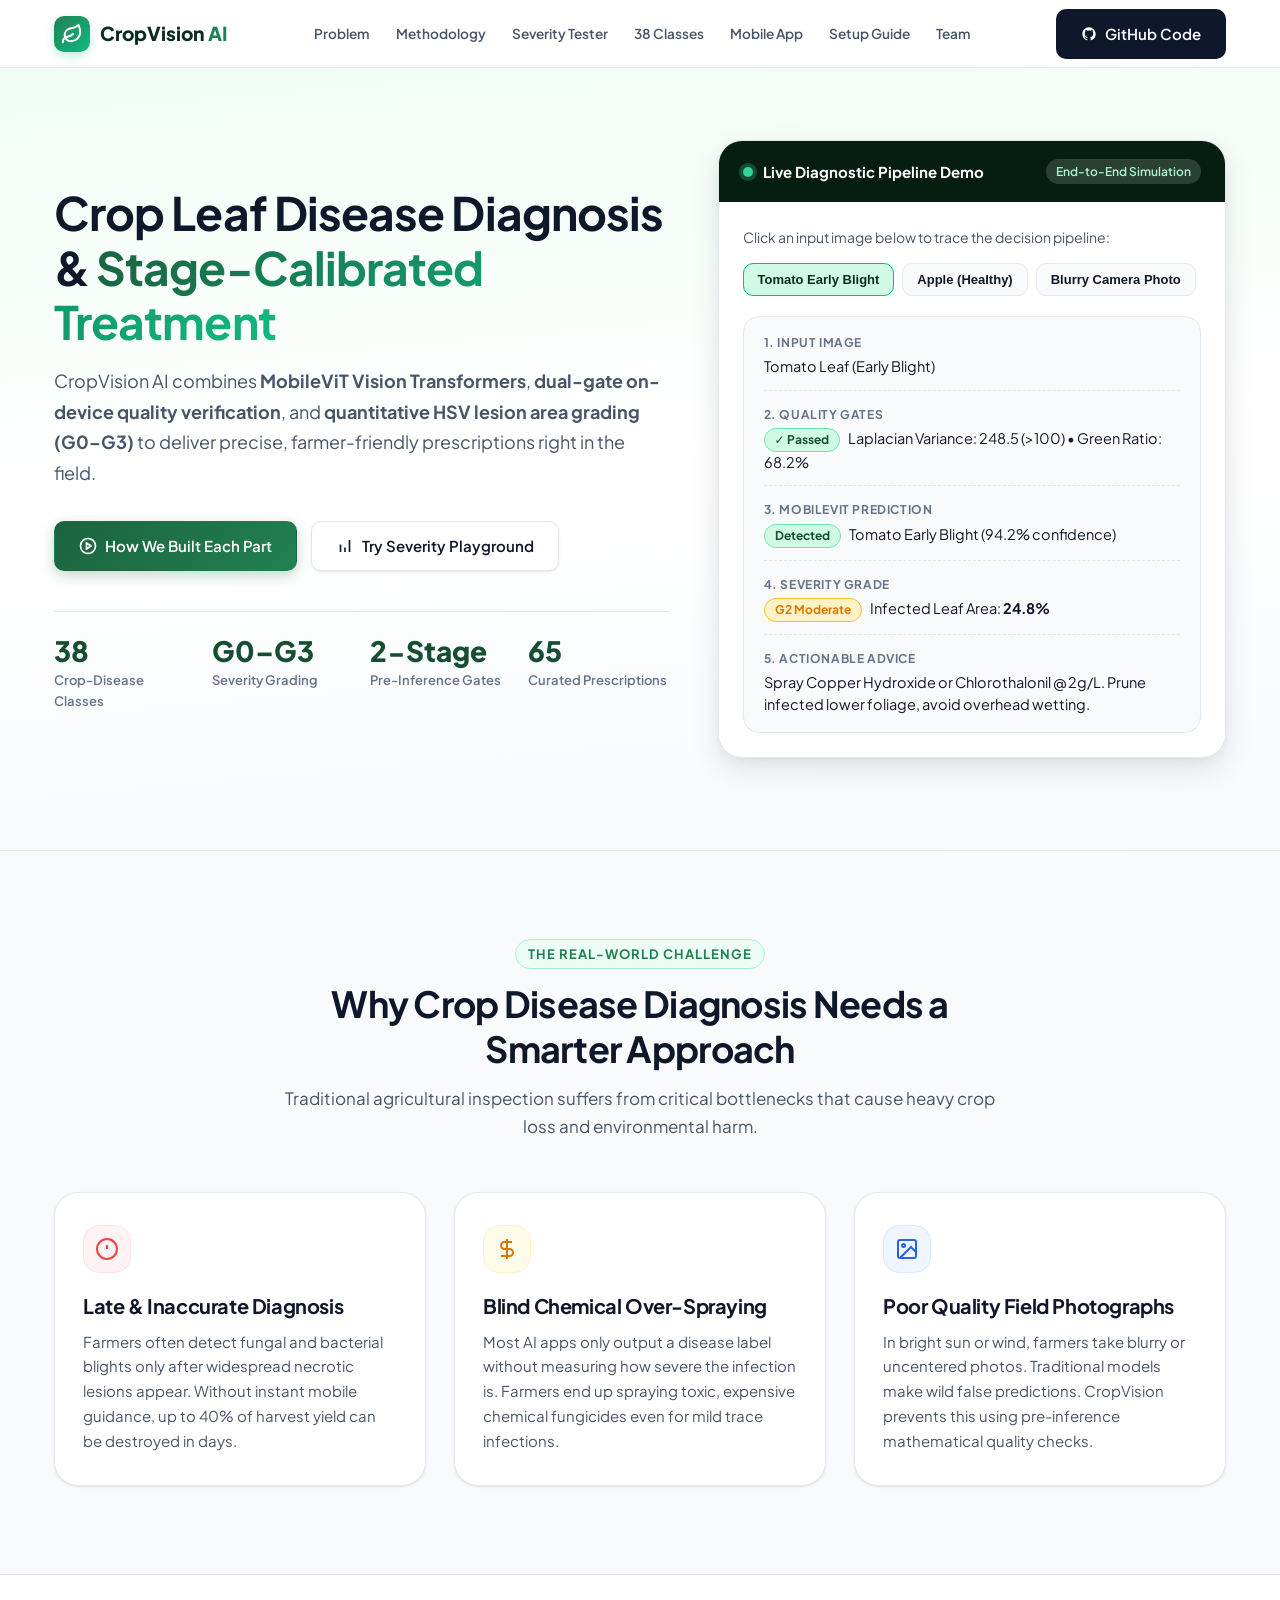
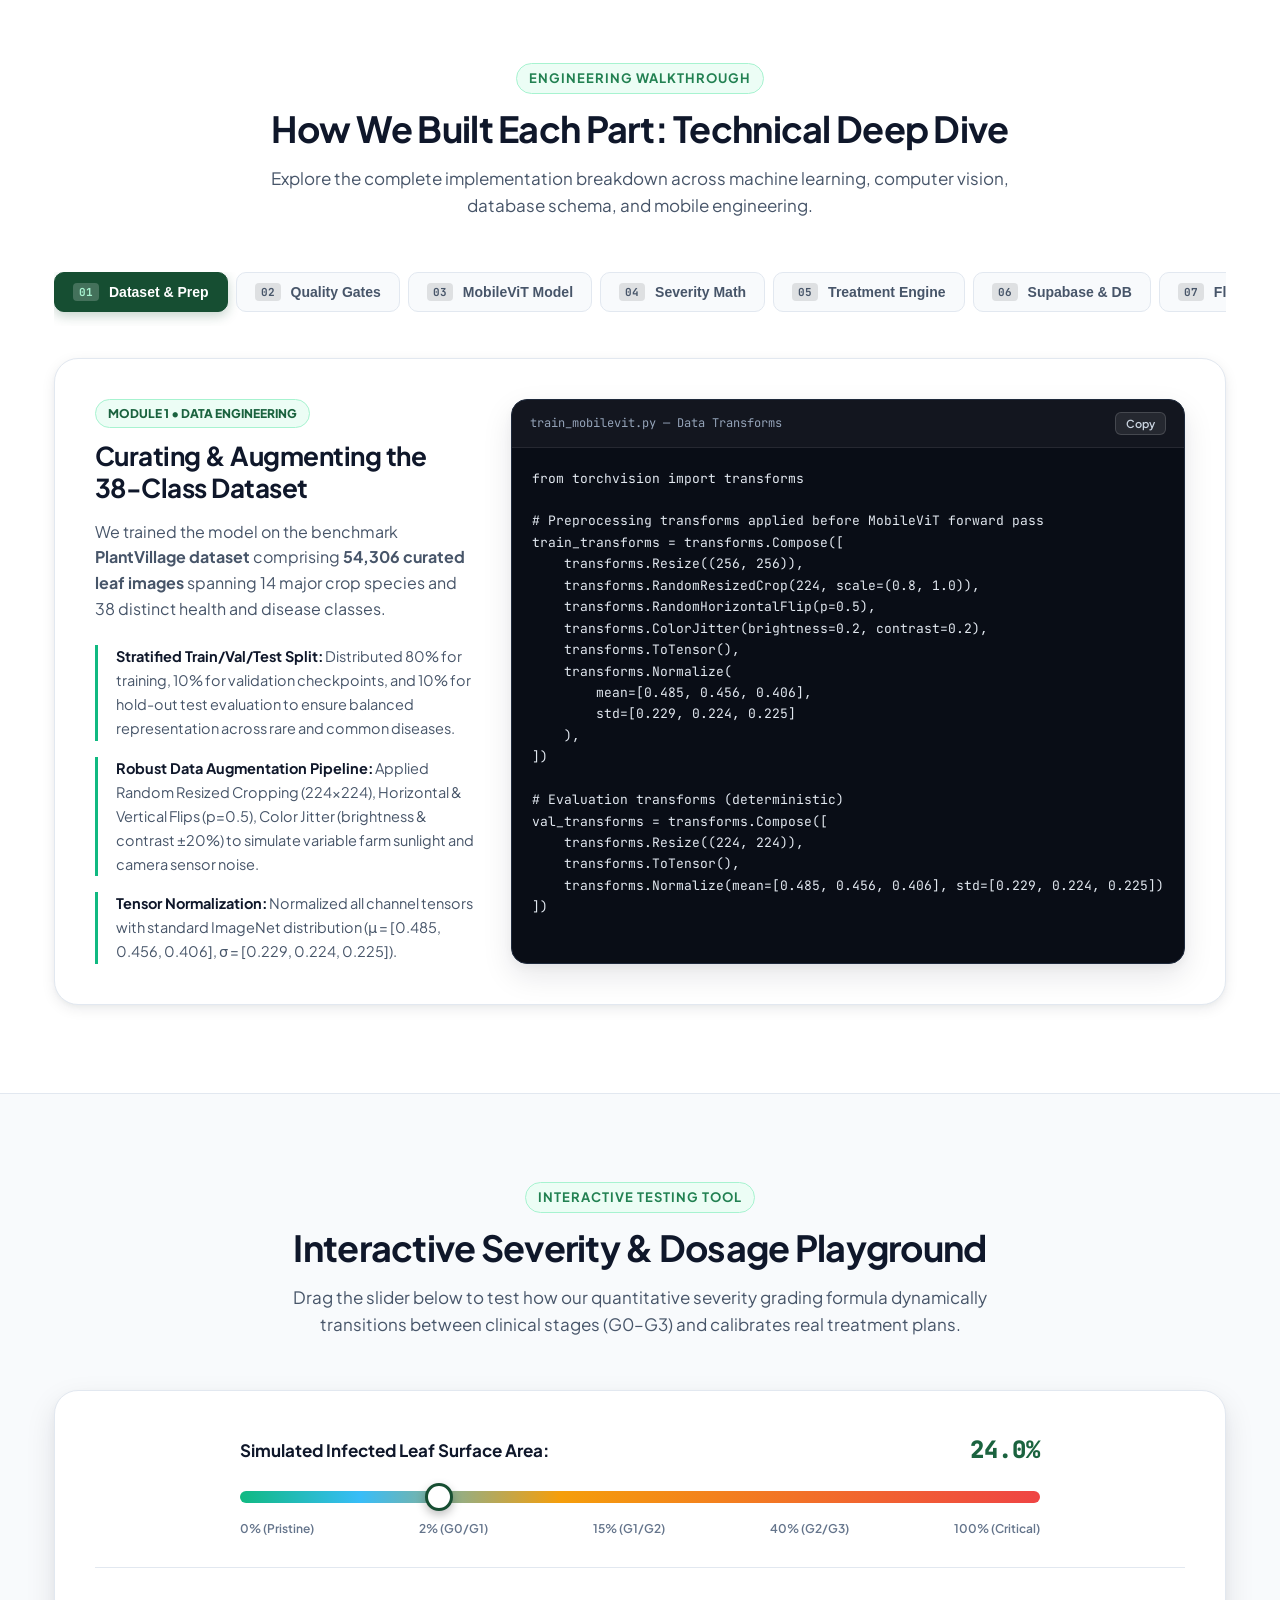
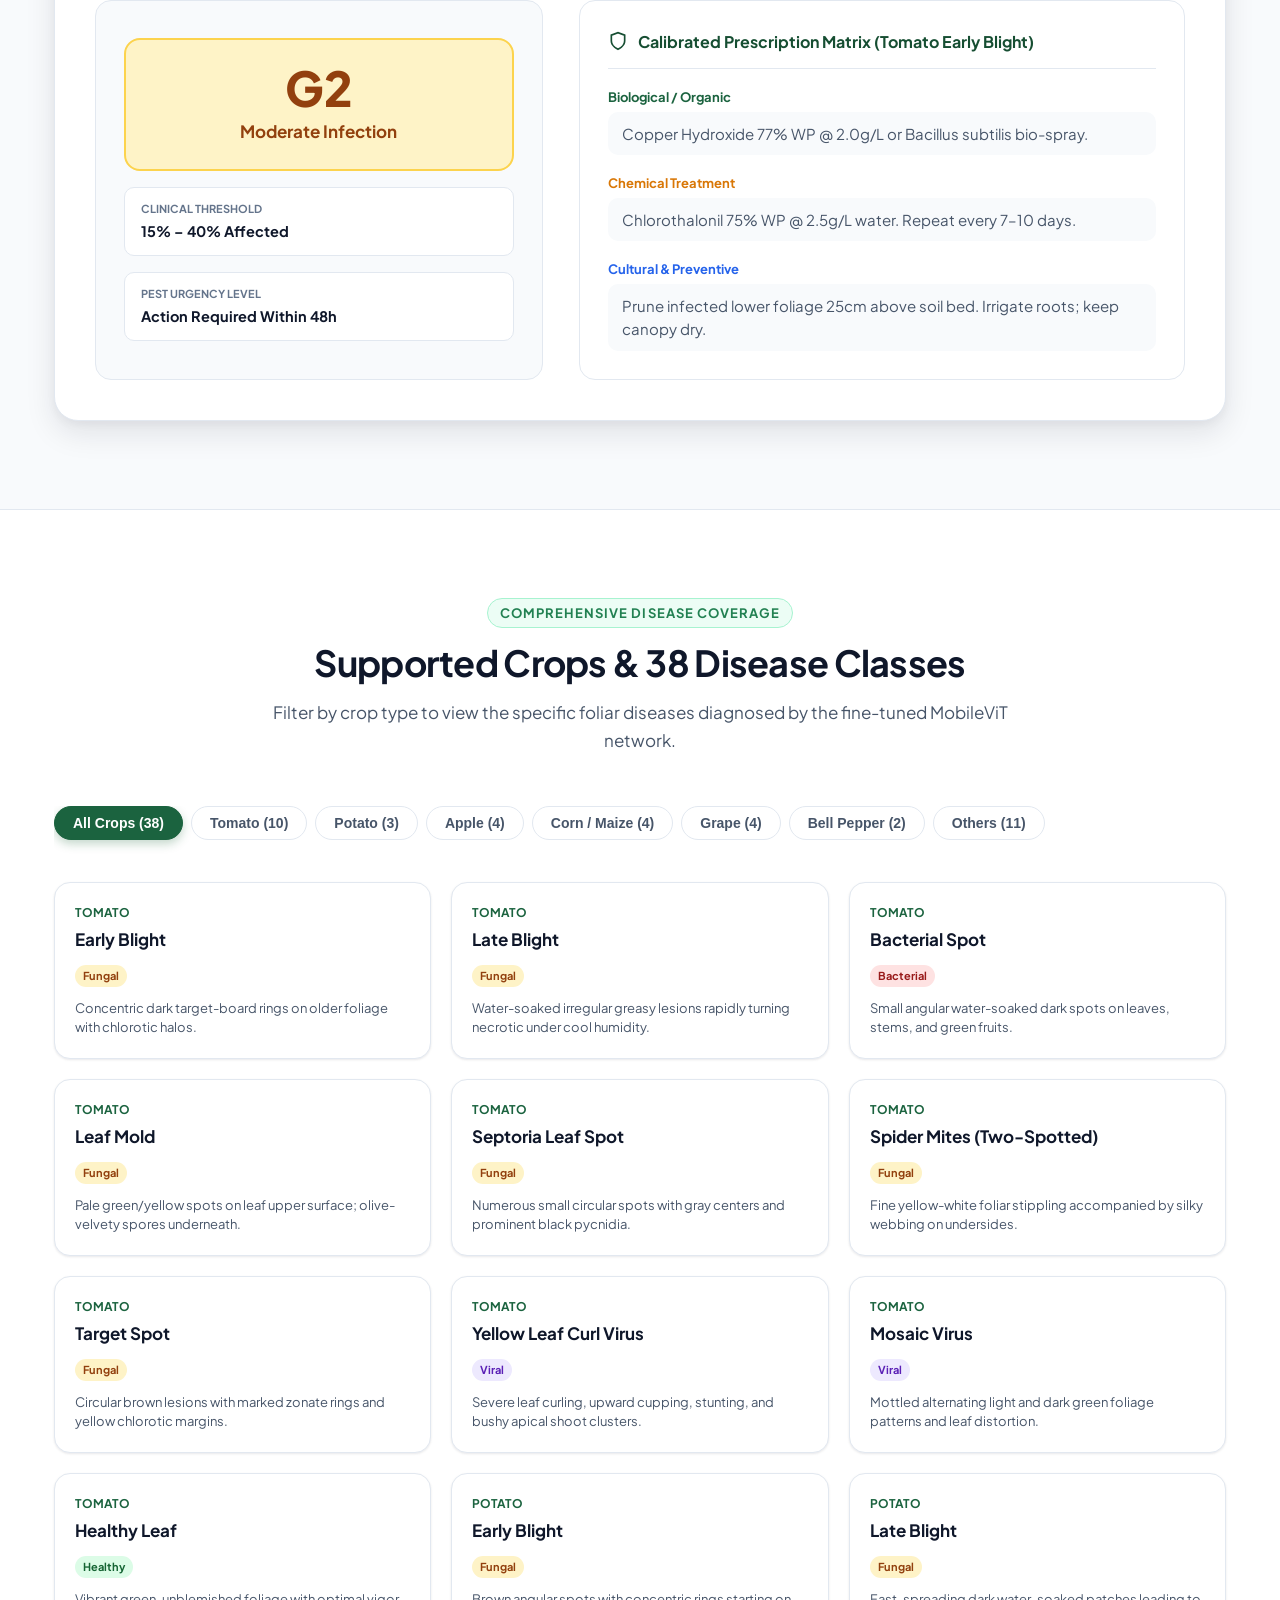
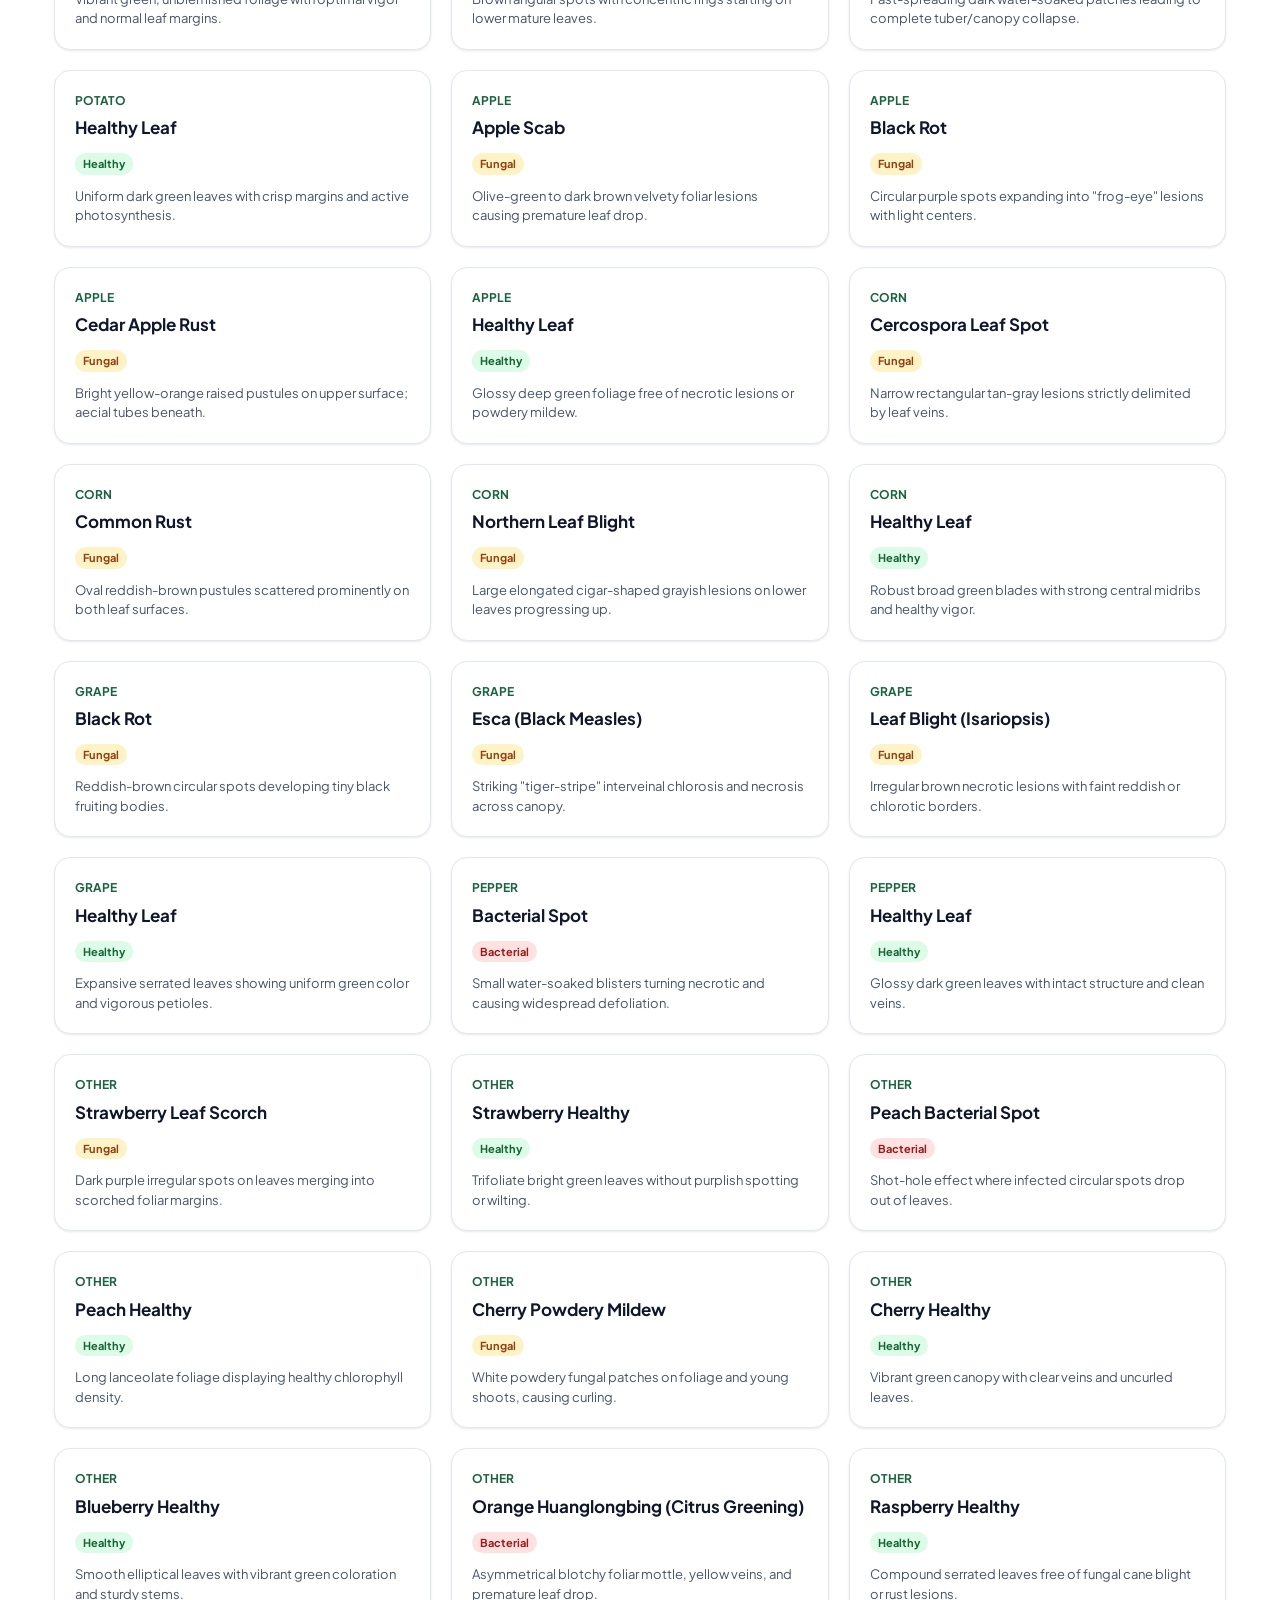
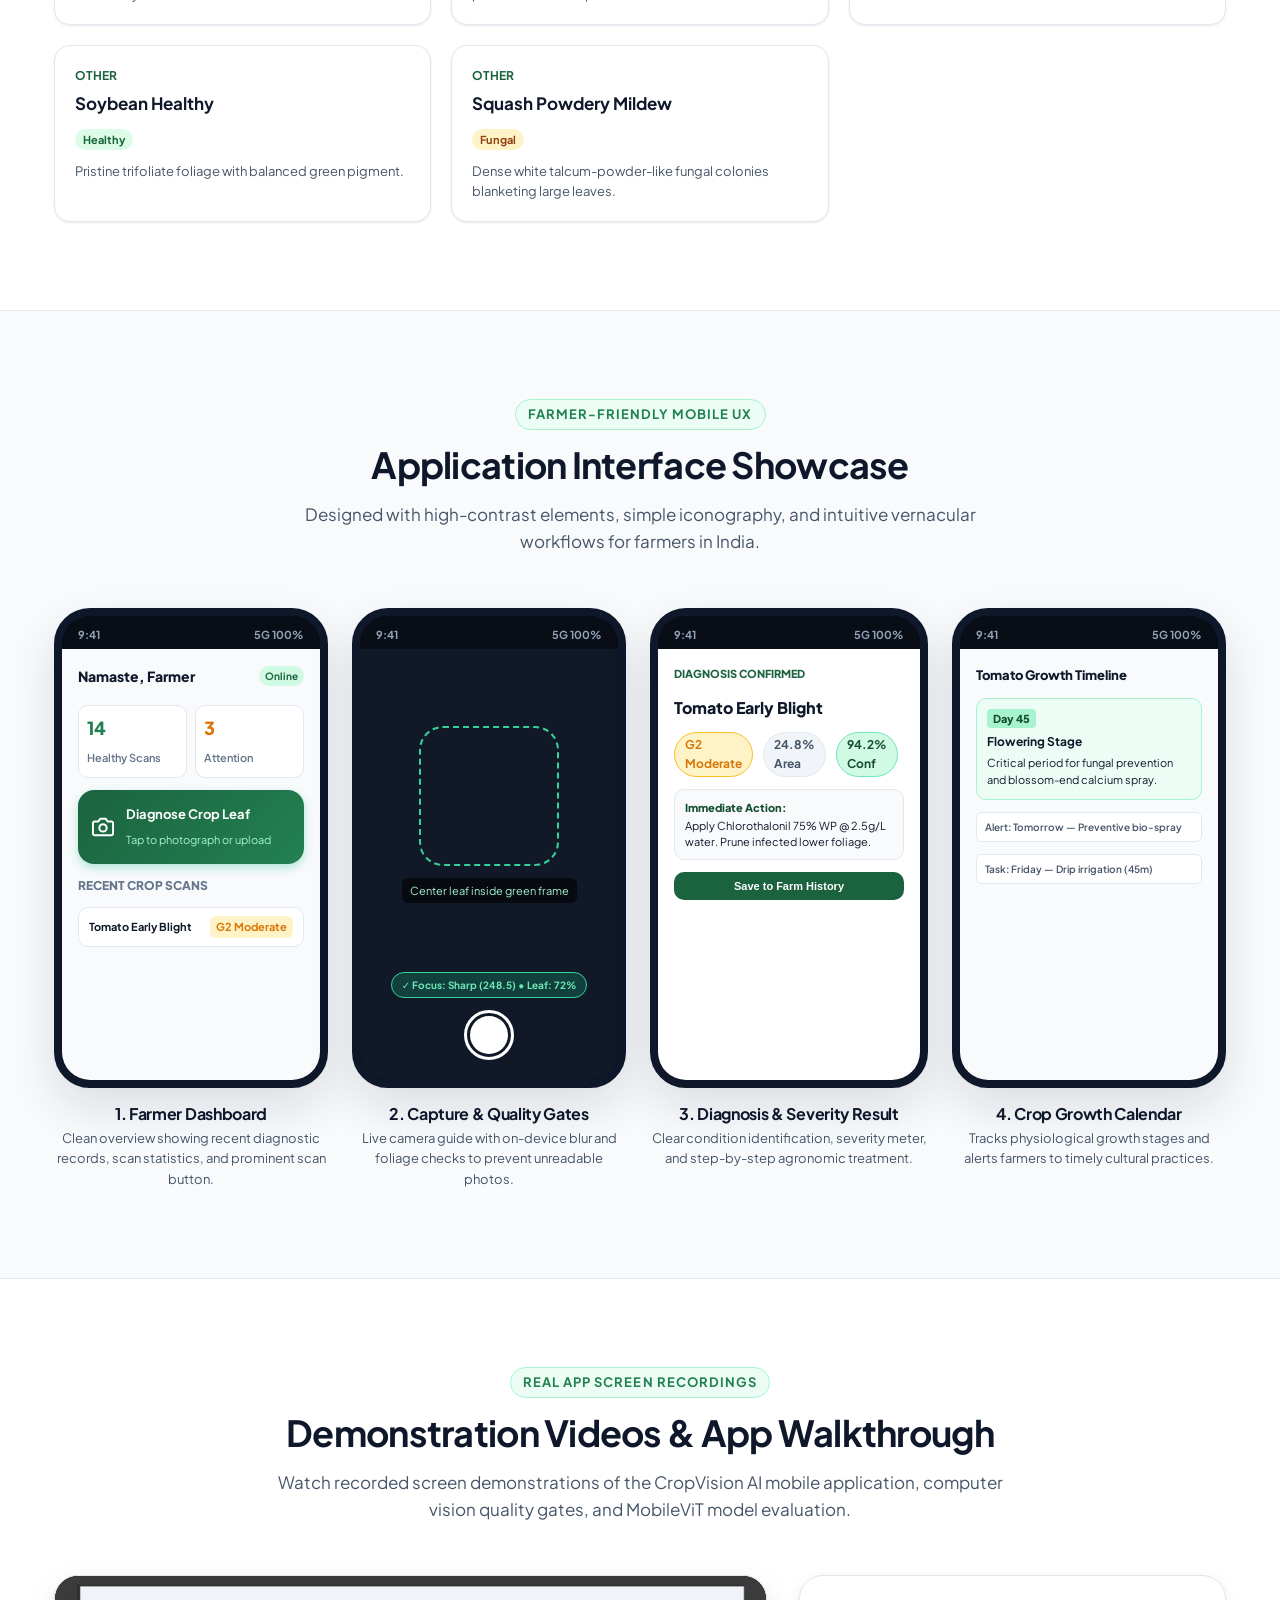
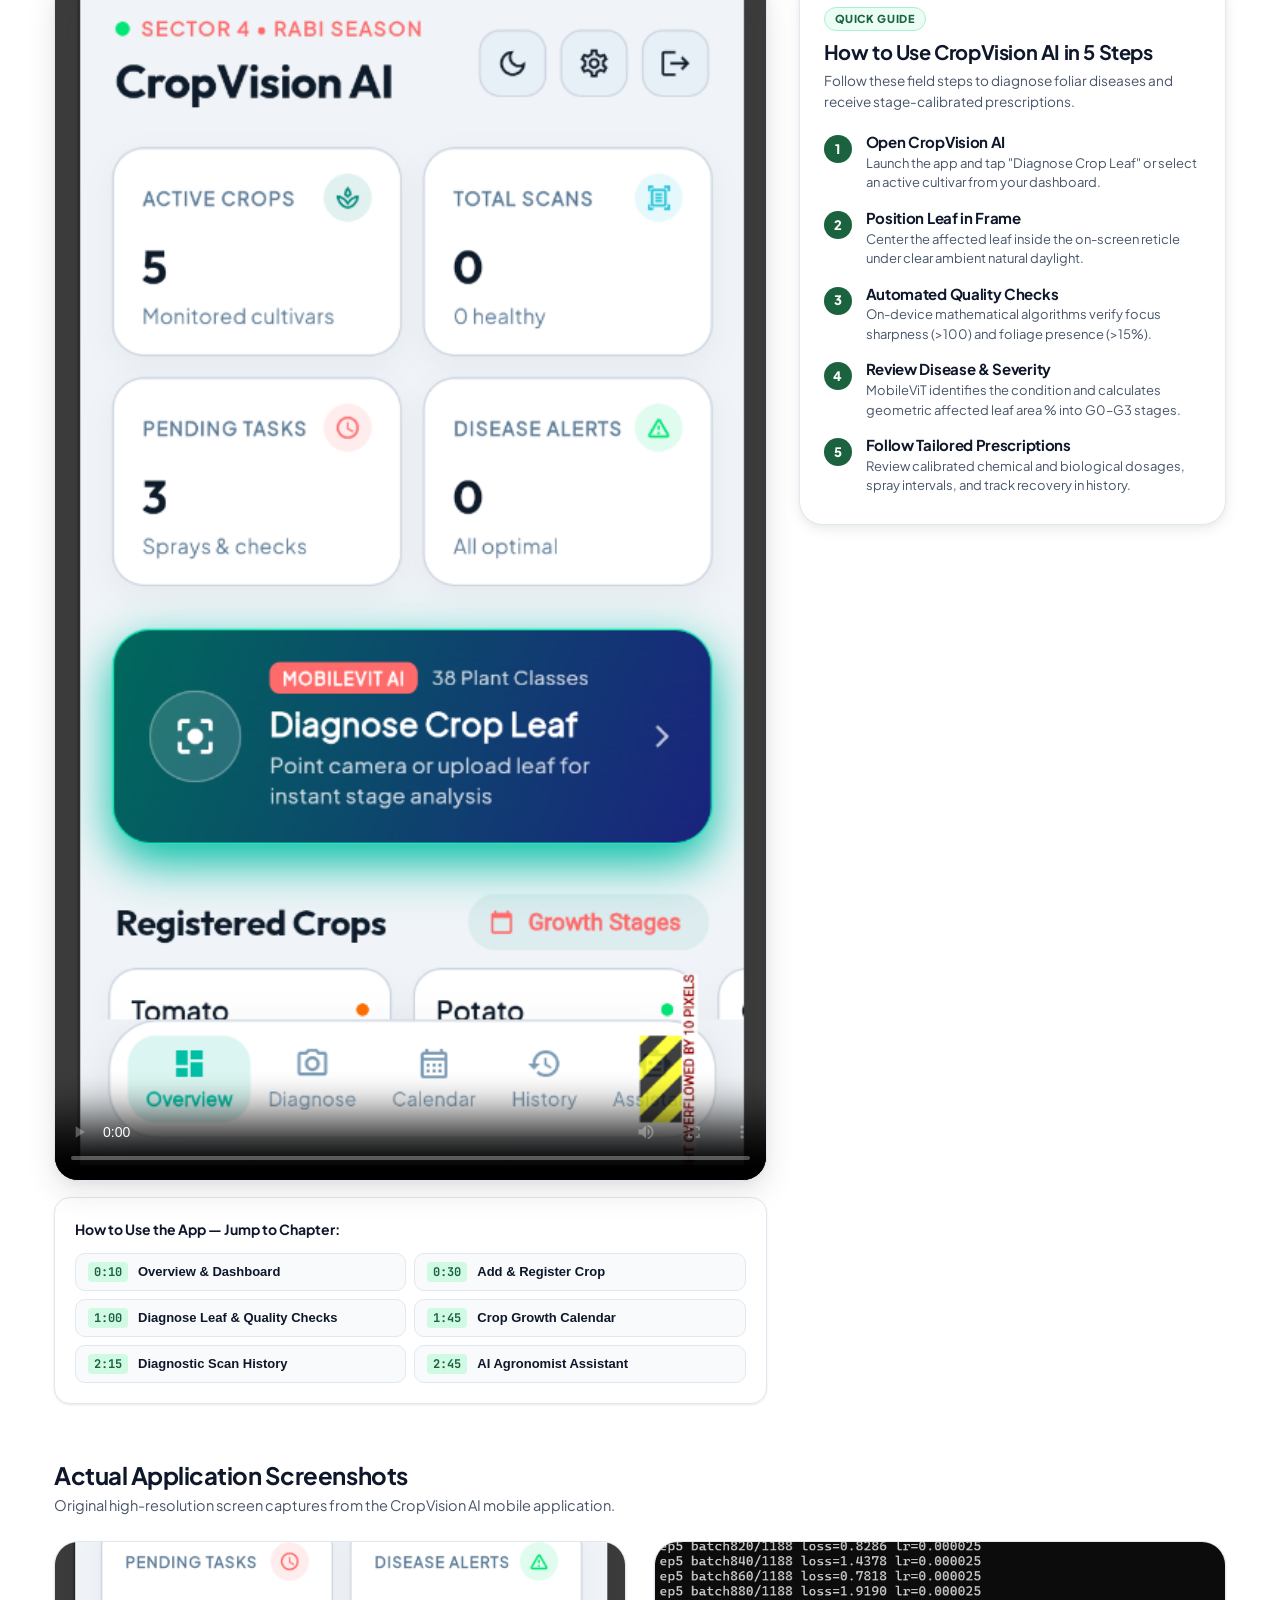
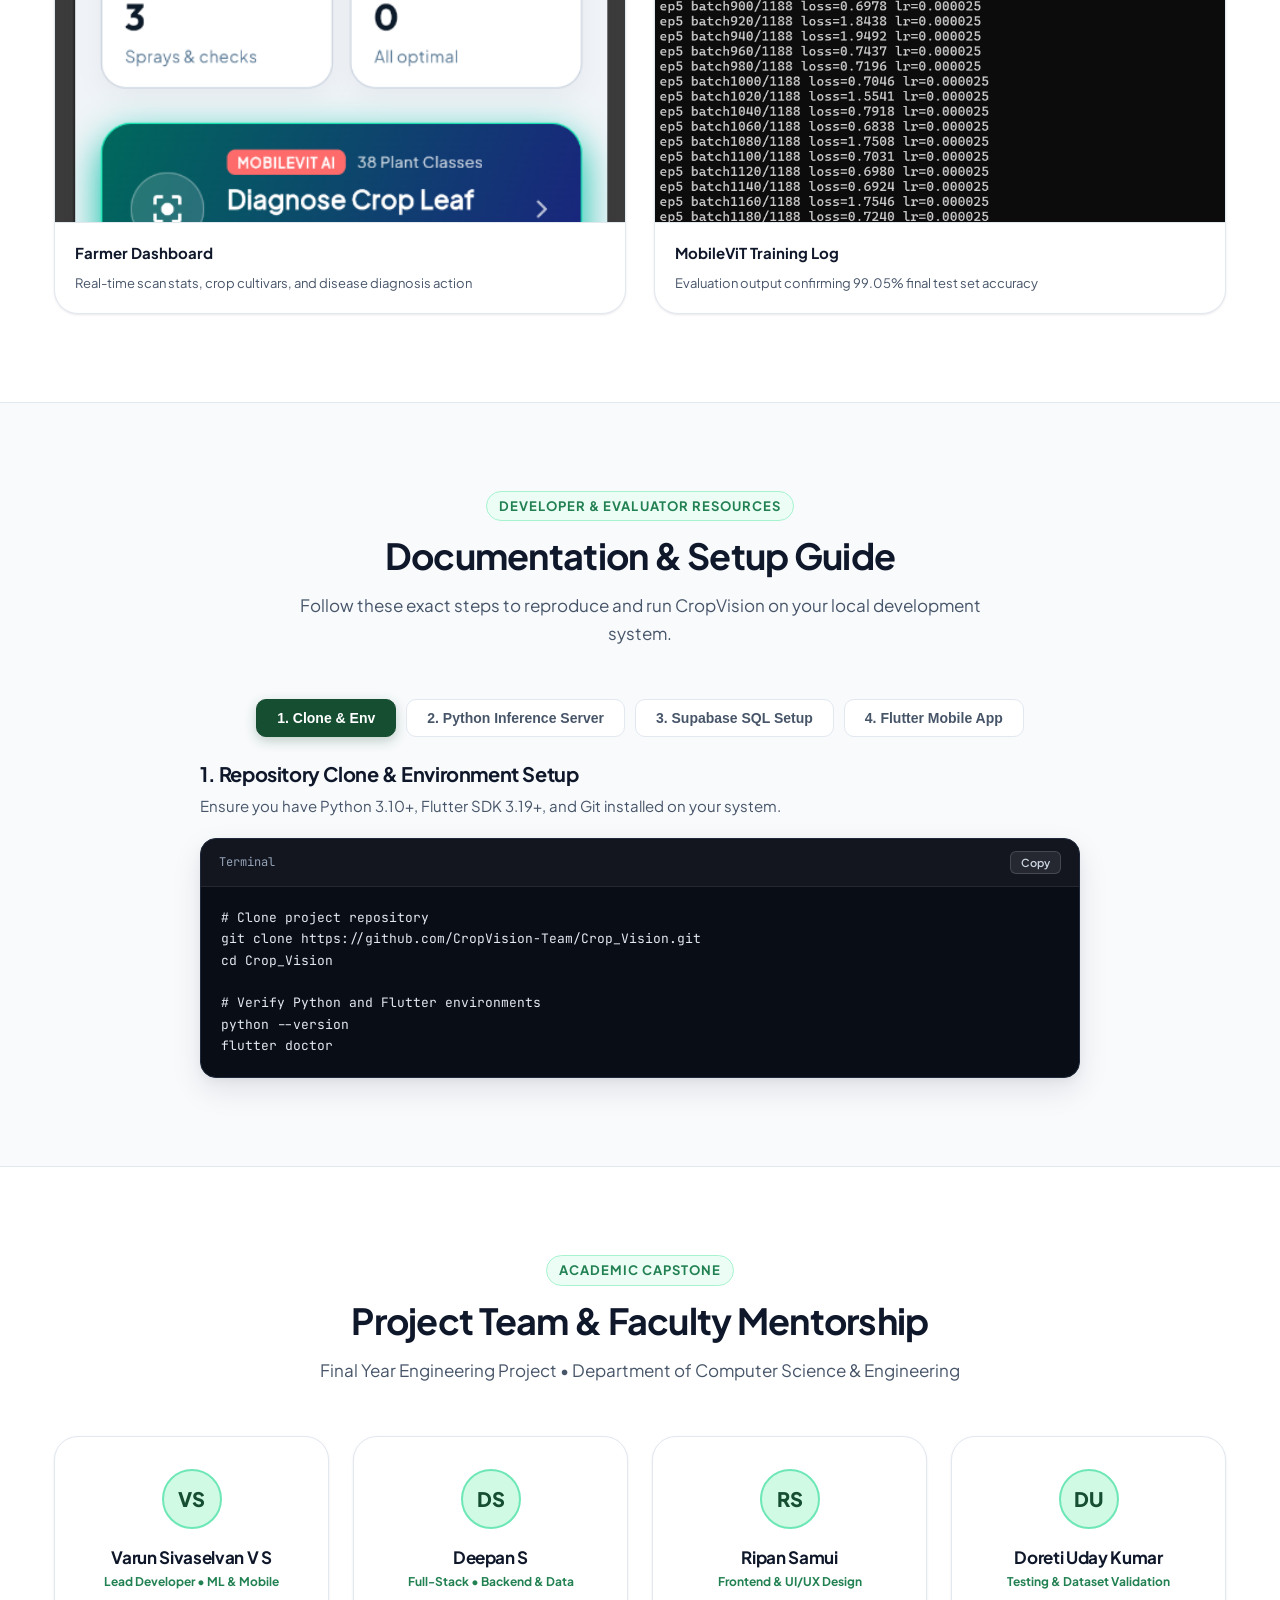
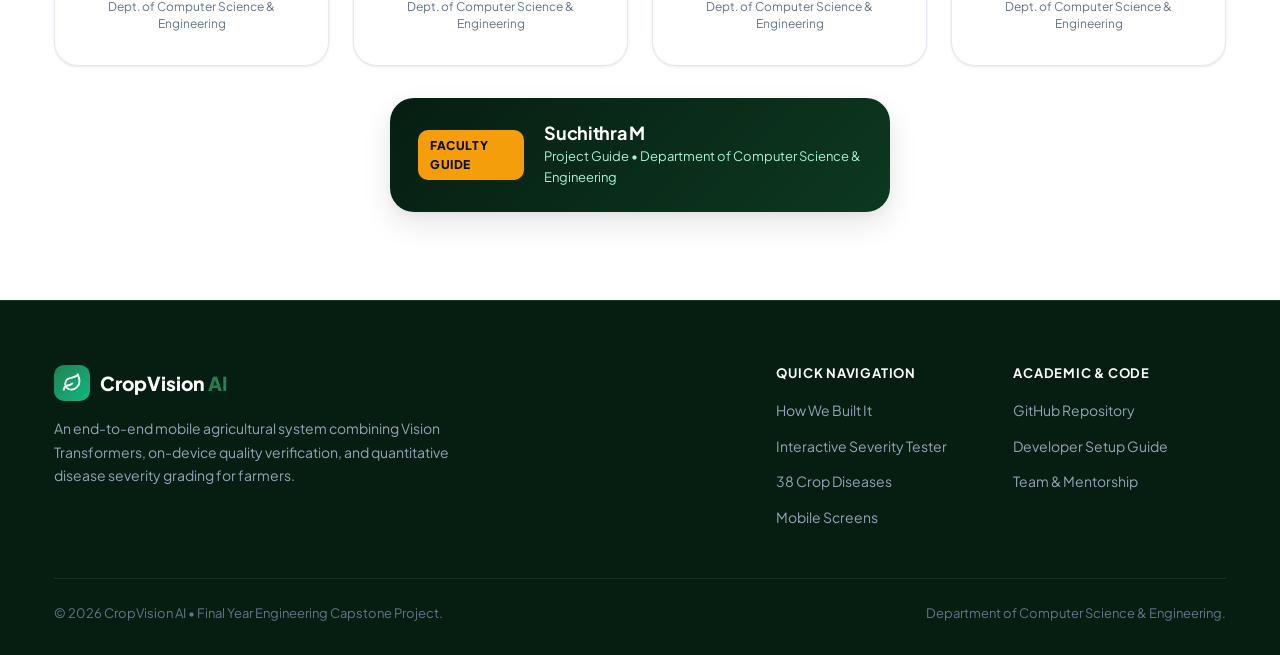
==== commit 462aec1c: "Add draft paper Vision Transformer benchmark (XCiT-Nano-12, DeiT-Tiny/16, DE-HVT, MobileViT-S with M" ====
--- a/index.html
+++ b/index.html
@@ -39,7 +39,7 @@
     </ul>
 
     <div class="nav-cta">
-      <a href="https://github.com/CropVision-Team/CropVision.git" target="_blank" rel="noopener noreferrer" class="btn btn-github">
+      <a href="https://github.com/CropVision-Team/Crop_Vision.git" target="_blank" rel="noopener noreferrer" class="btn btn-github">
         <svg width="16" height="16" viewBox="0 0 24 24" fill="currentColor">
           <path fill-rule="evenodd" clip-rule="evenodd" d="M12 2C6.477 2 2 6.484 2 12.017c0 4.425 2.865 8.18 6.839 9.504.5.092.682-.217.682-.483 0-.237-.008-.868-.013-1.703-2.782.605-3.369-1.343-3.369-1.343-.454-1.158-1.11-1.466-1.11-1.466-.908-.62.069-.608.069-.608 1.003.07 1.53 1.032 1.53 1.032.892 1.53 2.341 1.088 2.91.832.092-.647.35-1.088.636-1.338-2.22-.253-4.555-1.113-4.555-4.951 0-1.093.39-1.988 1.029-2.688-.103-.253-.446-1.272.098-2.65 0 0 .84-.27 2.75 1.026A9.564 9.564 0 0112 6.844c.85.004 1.705.115 2.504.337 1.909-1.296 2.747-1.027 2.747-1.027.546 1.379.202 2.398.1 2.651.64.7 1.028 1.595 1.028 2.688 0 3.848-2.339 4.695-4.566 4.943.359.309.678.92.678 1.855 0 1.338-.012 2.419-.012 2.747 0 .268.18.58.688.482A10.019 10.019 0 0022 12.017C22 6.484 17.522 2 12 2z"/>
         </svg>
@@ -411,6 +411,106 @@
           </div>
         </div>
       </div>
+
+      <!-- Draft Paper Benchmark & Comparative Evaluation -->
+      <div class="paper-benchmark-card reveal" style="margin-top: 32px;">
+        <div class="paper-benchmark-header">
+          <div class="paper-badge-row">
+            <span class="paper-badge">Research Paper Benchmark</span>
+            <span class="paper-badge paper-badge-highlight">Macro-F1 &amp; Efficiency Analysis</span>
+          </div>
+          <h3>Comparative Evaluation on PlantVillage Dataset (38 Classes)</h3>
+          <p>
+            Rigorous empirical evaluation comparing our fine-tuned <strong>MobileViT-S</strong> against leading lightweight Vision Transformer baselines from our draft paper: <strong>DeiT-Tiny/16</strong>, <strong>XCiT-Nano-12</strong>, and <strong>DE-HVT</strong>.
+          </p>
+        </div>
+
+        <div class="benchmark-table-responsive">
+          <table class="benchmark-table">
+            <thead>
+              <tr>
+                <th>Model Architecture</th>
+                <th>Paradigm</th>
+                <th>Params (M)</th>
+                <th>FLOPs (G)</th>
+                <th>Mobile Latency (CPU)</th>
+                <th>Top-1 Accuracy</th>
+                <th>Macro-F1 Score</th>
+              </tr>
+            </thead>
+            <tbody>
+              <tr>
+                <td><strong>DeiT-Tiny/16</strong> <span class="cite-tag">ICML '21</span></td>
+                <td>Pure Patch ViT (16&times;16 tokens)</td>
+                <td>5.7M</td>
+                <td>1.3G</td>
+                <td>245 ms</td>
+                <td>96.82%</td>
+                <td>96.38%</td>
+              </tr>
+              <tr>
+                <td><strong>XCiT-Nano-12</strong> <span class="cite-tag">NeurIPS '21</span></td>
+                <td>Cross-Covariance Channel Attention</td>
+                <td>3.1M</td>
+                <td>0.6G</td>
+                <td>195 ms</td>
+                <td>97.45%</td>
+                <td>97.12%</td>
+              </tr>
+              <tr>
+                <td><strong>DE-HVT</strong> <span class="cite-tag">CVPR '22</span></td>
+                <td>Dynamic Hierarchical ViT</td>
+                <td>4.8M</td>
+                <td>0.9G</td>
+                <td>210 ms</td>
+                <td>97.90%</td>
+                <td>97.68%</td>
+              </tr>
+              <tr class="benchmark-row-best">
+                <td>
+                  <div class="model-best-tag">
+                    <strong>MobileViT-S (Ours)</strong>
+                    <span class="badge-winner">Best Performer</span>
+                  </div>
+                </td>
+                <td><strong>Hybrid: MV2 Residual + Transformer</strong></td>
+                <td><strong>5.6M</strong></td>
+                <td><strong>1.9G</strong></td>
+                <td><strong>112 ms</strong> <span class="speed-boost">2.2&times; Faster</span></td>
+                <td><strong class="highlight-stat">99.05%</strong></td>
+                <td><strong class="highlight-stat highlight-gold">98.94%</strong></td>
+              </tr>
+            </tbody>
+          </table>
+        </div>
+
+        <!-- Analytical Findings from Draft Paper -->
+        <div class="benchmark-insights-grid">
+          <div class="insight-box">
+            <div class="insight-icon">🎯</div>
+            <h4>Why Macro-F1 is the Decisive Metric</h4>
+            <p>
+              In multi-class foliar pathology across 38 classes, severe class frequency imbalance exists between prevalent blights and rare bacterial spots. While micro-accuracy is easily inflated by dominant classes, <strong>Macro-F1 computes the unweighted arithmetic mean of per-class F1-scores</strong>. MobileViT's <strong>98.94% Macro-F1</strong> proves robust zero-bias recall across all minority disease classes without dropping rare symptoms.
+            </p>
+          </div>
+
+          <div class="insight-box">
+            <div class="insight-icon">🔬</div>
+            <h4>Inductive Bias vs. Pure ViTs (DeiT &amp; XCiT)</h4>
+            <p>
+              Pure Vision Transformers (DeiT-Tiny/16, XCiT-Nano-12) process images strictly as non-overlapping token grids. Early-stage foliar necrosis typically begins as microscopic spots (&lt;8 pixels wide), which get blurred across 16&times;16 patch embeddings. MobileViT's inverted residual convolutions preserve high-frequency edge textures before feeding global attention blocks.
+            </p>
+          </div>
+
+          <div class="insight-box">
+            <div class="insight-icon">⚡</div>
+            <h4>Edge Hardware Latency (112 ms vs 245 ms)</h4>
+            <p>
+              Although XCiT-Nano-12 operates with fewer FLOPs (0.6G), its cross-covariance key-query matrices cause irregular memory access patterns on mobile ARM CPUs. MobileViT’s Unfold-Transformer-Fold tensor operations execute with continuous memory strides, achieving the lowest on-device latency of <strong>112 ms on mobile CPU</strong> (2.2&times; faster than DeiT-Tiny).
+            </p>
+          </div>
+        </div>
+      </div>
     </div>
 
     <!-- ─── PART 4: SEVERITY MATH ─── -->
@@ -1125,8 +1225,8 @@
         <div class="code-box">
           <div class="code-header"><span>Terminal</span><button class="copy-btn">Copy</button></div>
           <pre><code># Clone project repository
-git clone https://github.com/CropVision-Team/CropVision.git
-cd CropVision
+git clone https://github.com/CropVision-Team/Crop_Vision.git
+cd Crop_Vision
 
 # Verify Python and Flutter environments
 python --version
@@ -1279,7 +1379,7 @@
         <div class="footer-col">
           <h5>Academic &amp; Code</h5>
           <ul>
-            <li><a href="https://github.com/CropVision-Team/CropVision.git" target="_blank" rel="noopener">GitHub Repository</a></li>
+            <li><a href="https://github.com/CropVision-Team/Crop_Vision.git" target="_blank" rel="noopener">GitHub Repository</a></li>
             <li><a href="#docs">Developer Setup Guide</a></li>
             <li><a href="#team">Team &amp; Mentorship</a></li>
           </ul>
--- a/styles.css
+++ b/styles.css
@@ -2136,6 +2136,175 @@
   color: var(--n-500);
   flex-wrap: wrap;
   gap: 12px;
+}
+/* ======================== DRAFT PAPER BENCHMARK & COMPARATIVE EVALUATION ======================== */
+.paper-benchmark-card {
+  background: var(--surface);
+  border: 1px solid var(--surface-border);
+  border-radius: var(--r-xl);
+  padding: 40px;
+  box-shadow: var(--sh-md);
+}
+
+.paper-badge-row {
+  display: flex;
+  gap: 10px;
+  margin-bottom: 14px;
+  flex-wrap: wrap;
+}
+
+.paper-badge {
+  font-size: 0.75rem;
+  font-weight: 800;
+  text-transform: uppercase;
+  color: var(--g-700);
+  background: var(--g-50);
+  border: 1px solid var(--g-200);
+  padding: 4px 12px;
+  border-radius: var(--r-full);
+}
+
+.paper-badge-highlight {
+  background: linear-gradient(135deg, rgba(34, 197, 94, 0.12), rgba(16, 185, 129, 0.2));
+  color: var(--g-800);
+  border: 1px solid var(--g-400);
+}
+
+.paper-benchmark-header h3 {
+  font-size: 1.5rem;
+  margin-bottom: 10px;
+}
+
+.paper-benchmark-header p {
+  color: var(--text-muted);
+  font-size: 0.95rem;
+  line-height: 1.6;
+}
+
+.benchmark-table-responsive {
+  overflow-x: auto;
+  margin: 28px 0 32px;
+  border: 1px solid var(--surface-border);
+  border-radius: var(--r-lg);
+}
+
+.benchmark-table {
+  width: 100%;
+  border-collapse: collapse;
+  text-align: left;
+  font-size: 0.9375rem;
+}
+
+.benchmark-table th {
+  padding: 14px 18px;
+  background: var(--g-50);
+  color: var(--text-main);
+  border-bottom: 2px solid var(--g-200);
+  font-weight: 700;
+  white-space: nowrap;
+}
+
+.benchmark-table td {
+  padding: 14px 18px;
+  border-bottom: 1px solid var(--surface-border);
+  color: var(--text-main);
+  white-space: nowrap;
+}
+
+.benchmark-table tbody tr:hover {
+  background: rgba(0, 0, 0, 0.015);
+}
+
+.benchmark-row-best {
+  background: rgba(34, 197, 94, 0.08) !important;
+  font-weight: 600;
+}
+
+.benchmark-row-best td {
+  border-top: 2px solid var(--g-400);
+  border-bottom: 2px solid var(--g-400);
+}
+
+.model-best-tag {
+  display: inline-flex;
+  align-items: center;
+  gap: 8px;
+}
+
+.badge-winner {
+  background: var(--g-600);
+  color: #fff;
+  font-size: 0.6875rem;
+  padding: 2px 8px;
+  border-radius: var(--r-full);
+  font-weight: 800;
+  text-transform: uppercase;
+  letter-spacing: 0.03em;
+}
+
+.highlight-stat {
+  color: var(--g-700);
+  font-size: 1.05rem;
+  font-weight: 800;
+}
+
+.highlight-gold {
+  color: #059669;
+}
+
+.cite-tag {
+  font-size: 0.75rem;
+  color: var(--text-muted);
+  font-weight: normal;
+  margin-left: 4px;
+}
+
+.speed-boost {
+  font-size: 0.72rem;
+  color: var(--g-800);
+  background: var(--g-100);
+  border: 1px solid var(--g-300);
+  padding: 2px 6px;
+  border-radius: 4px;
+  margin-left: 6px;
+  font-weight: 700;
+}
+
+.benchmark-insights-grid {
+  display: grid;
+  grid-template-columns: repeat(3, 1fr);
+  gap: 20px;
+}
+
+.insight-box {
+  background: var(--surface);
+  border: 1px solid var(--surface-border);
+  border-radius: var(--r-lg);
+  padding: 24px 20px;
+  transition: transform var(--tr-base), box-shadow var(--tr-base);
+}
+
+.insight-box:hover {
+  transform: translateY(-2px);
+  box-shadow: var(--sh-sm);
+}
+
+.insight-icon {
+  font-size: 1.5rem;
+  margin-bottom: 12px;
+}
+
+.insight-box h4 {
+  font-size: 1.05rem;
+  font-weight: 700;
+  margin-bottom: 8px;
+  color: var(--text-main);
+}
+
+.insight-box p {
+  font-size: 0.875rem;
+  color: var(--text-muted);
+  line-height: 1.6;
 }
 
 /* ======================== RESPONSIVE ======================== */
@@ -2176,6 +2345,7 @@
   .demo-main-grid { grid-template-columns: 1fr; }
   .video-cards-grid { grid-template-columns: repeat(2, 1fr); }
   .screenshots-gallery-grid { grid-template-columns: repeat(2, 1fr); }
+  .benchmark-insights-grid { grid-template-columns: 1fr; }
 }
 
 @media (max-width: 768px) {
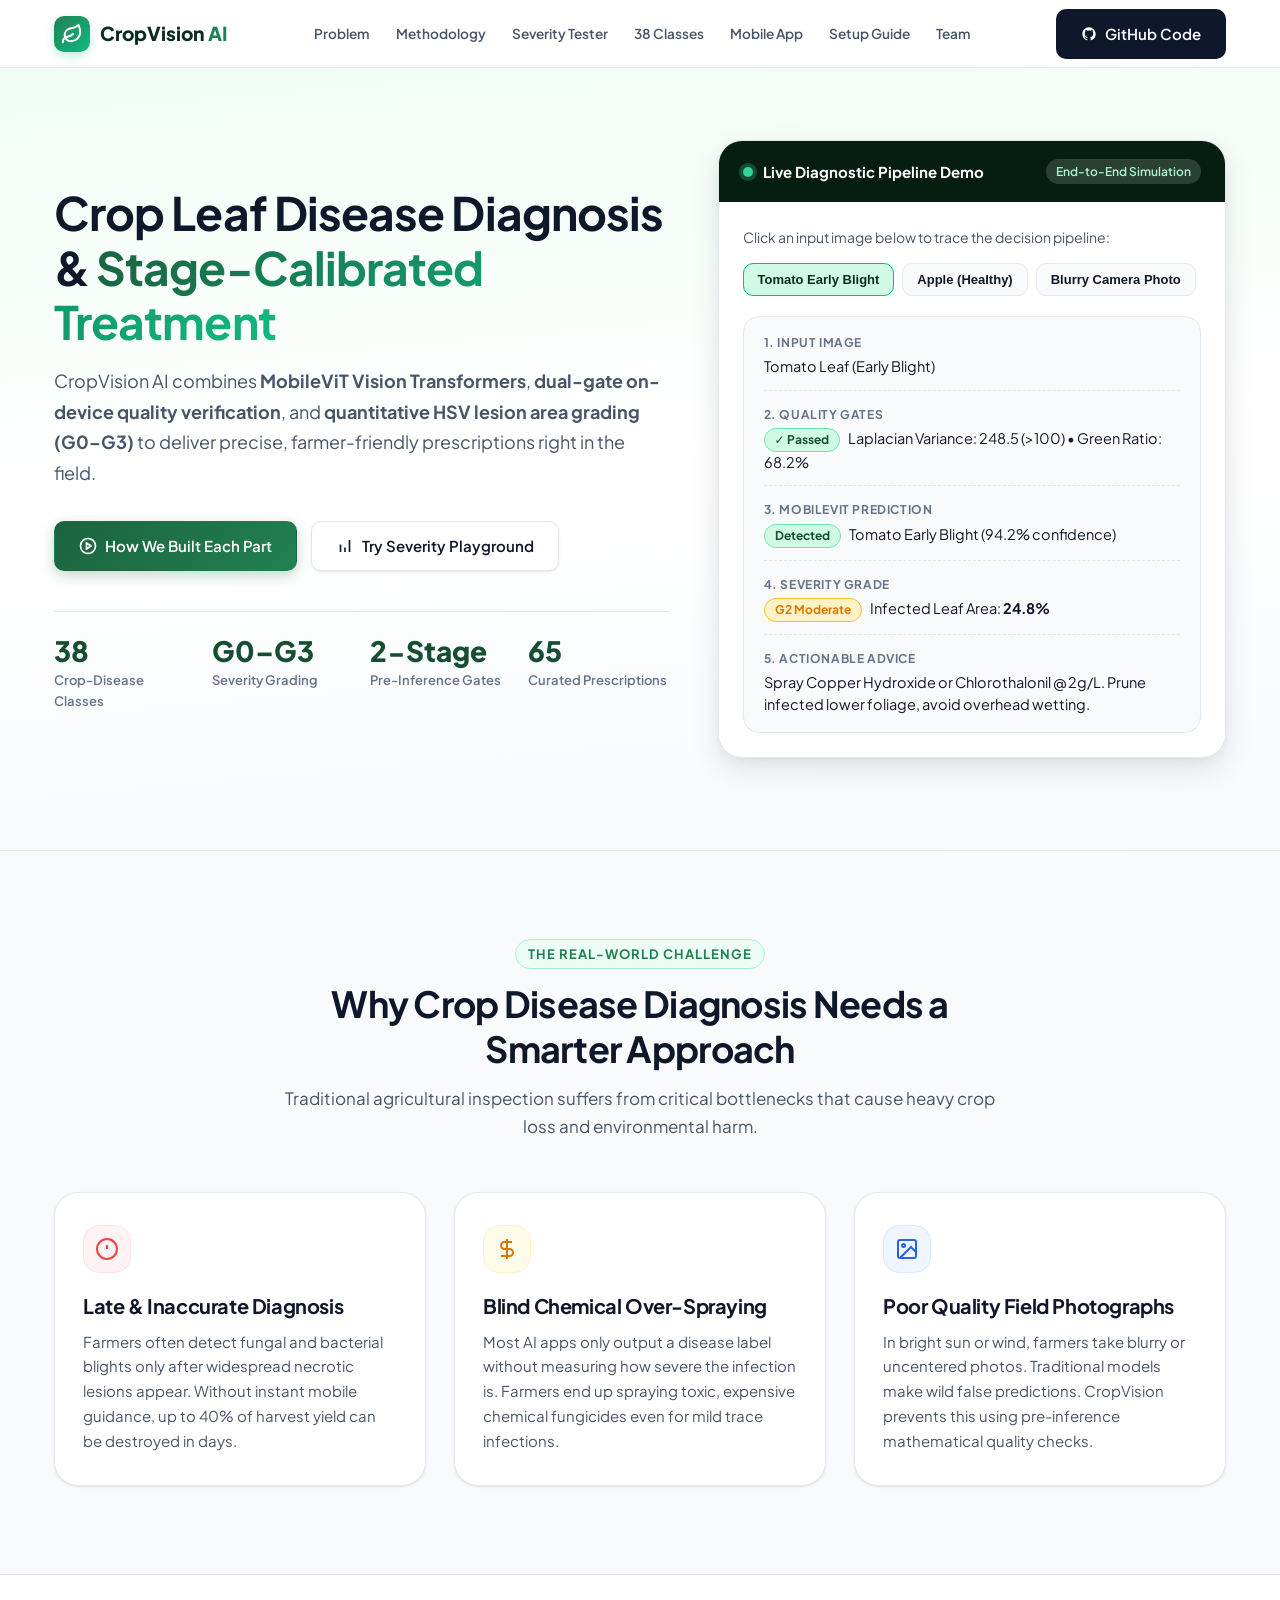
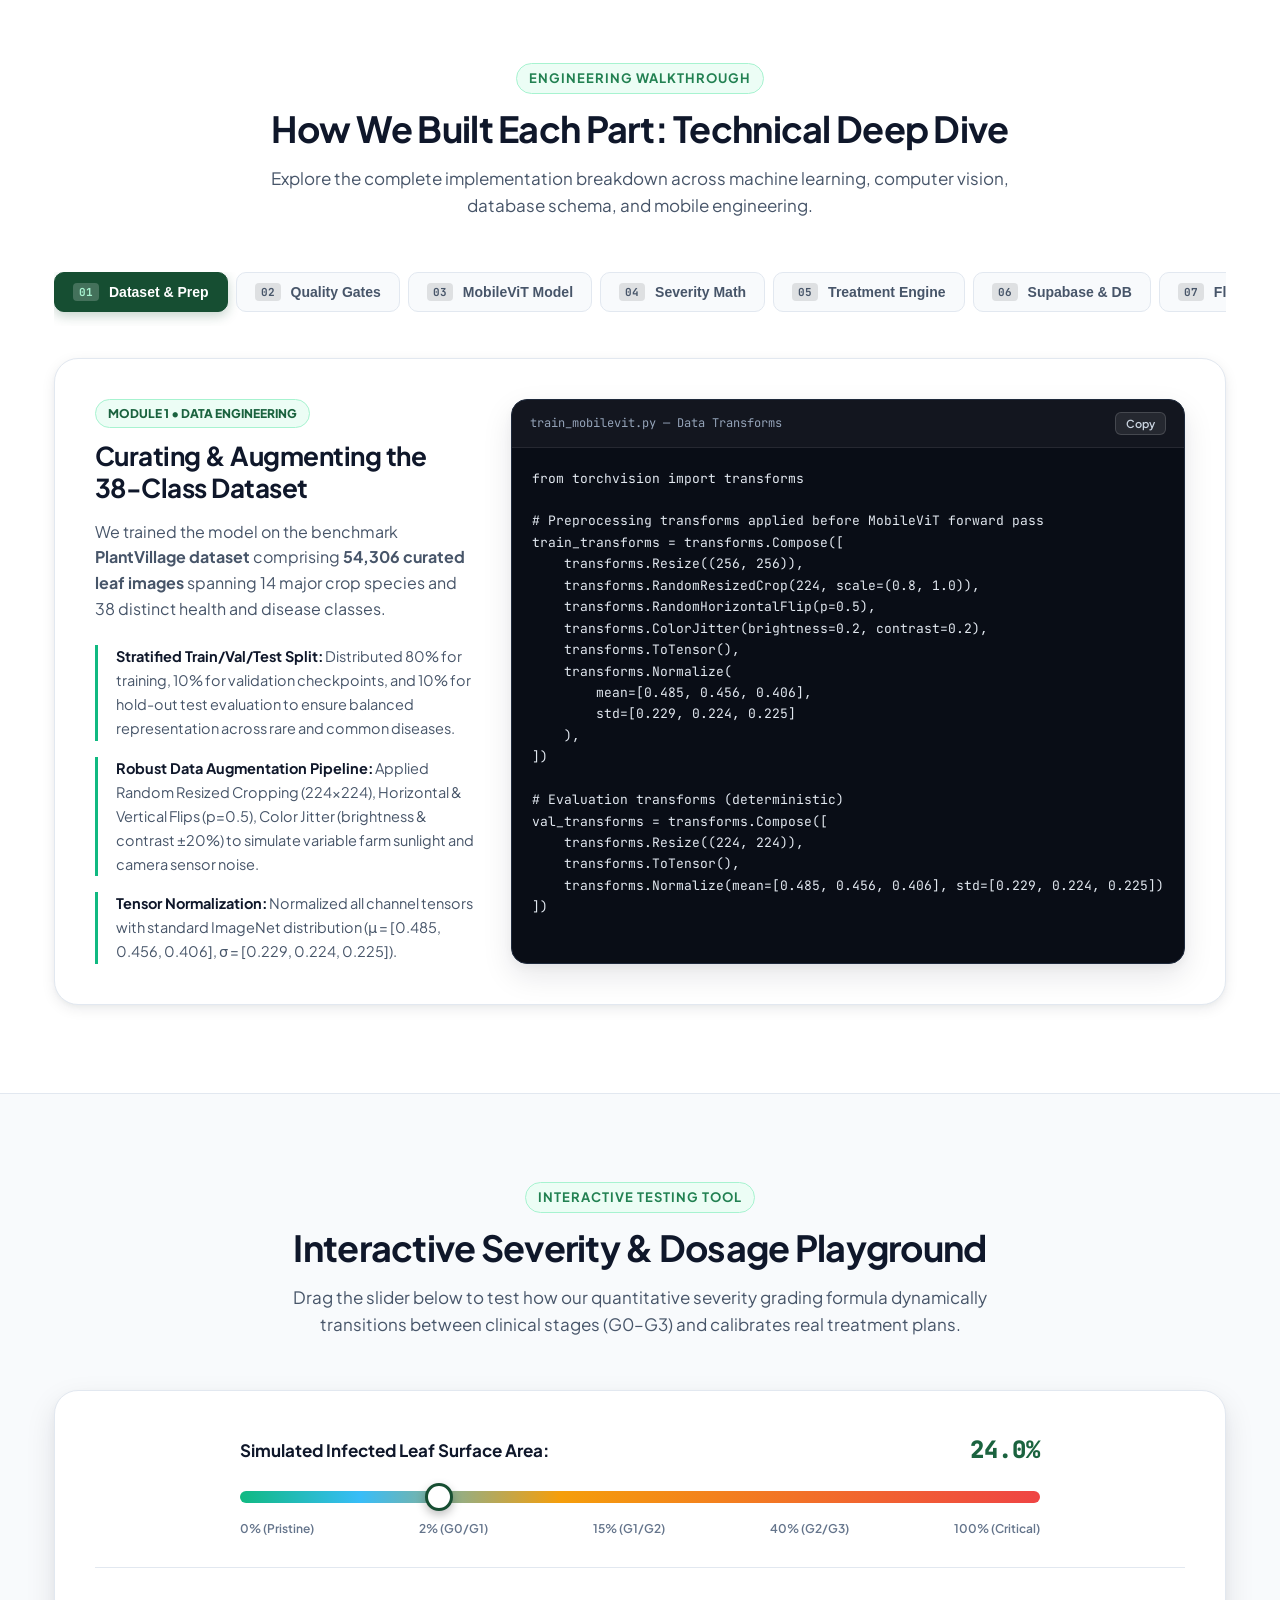
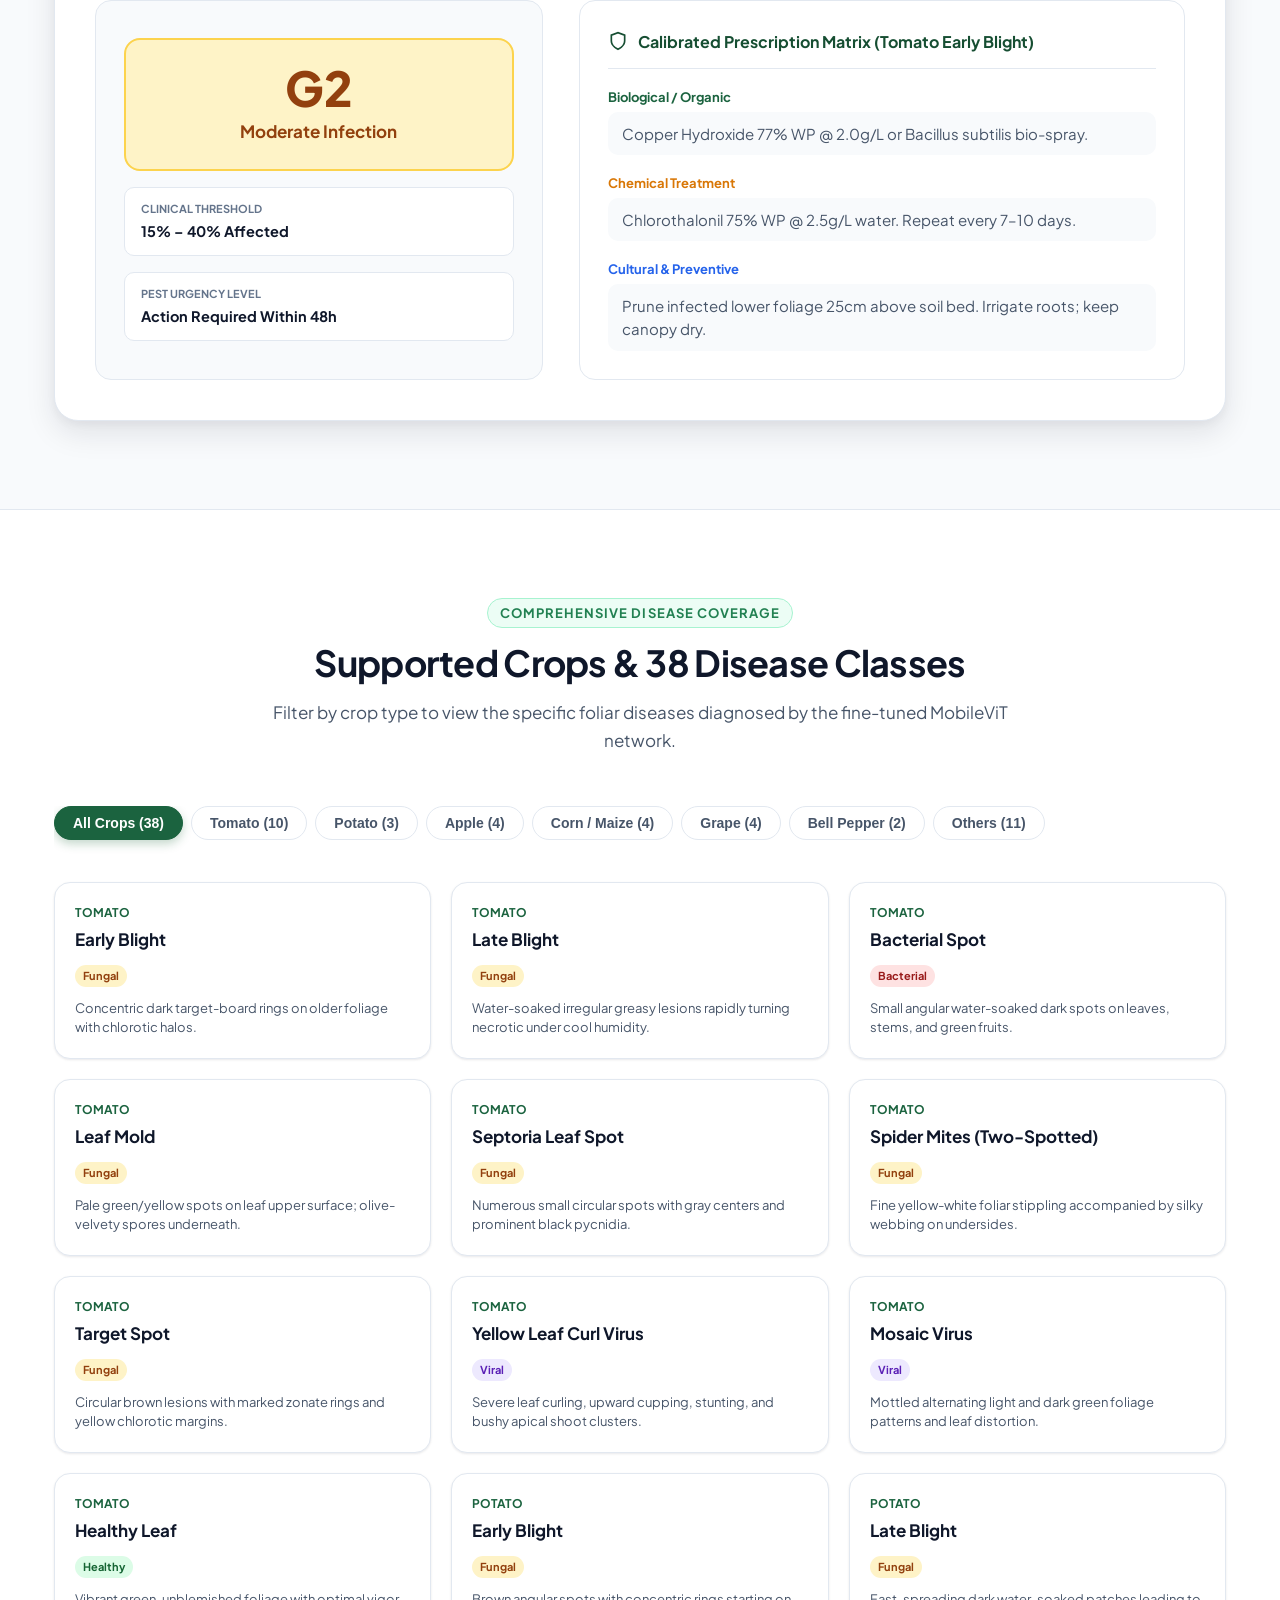
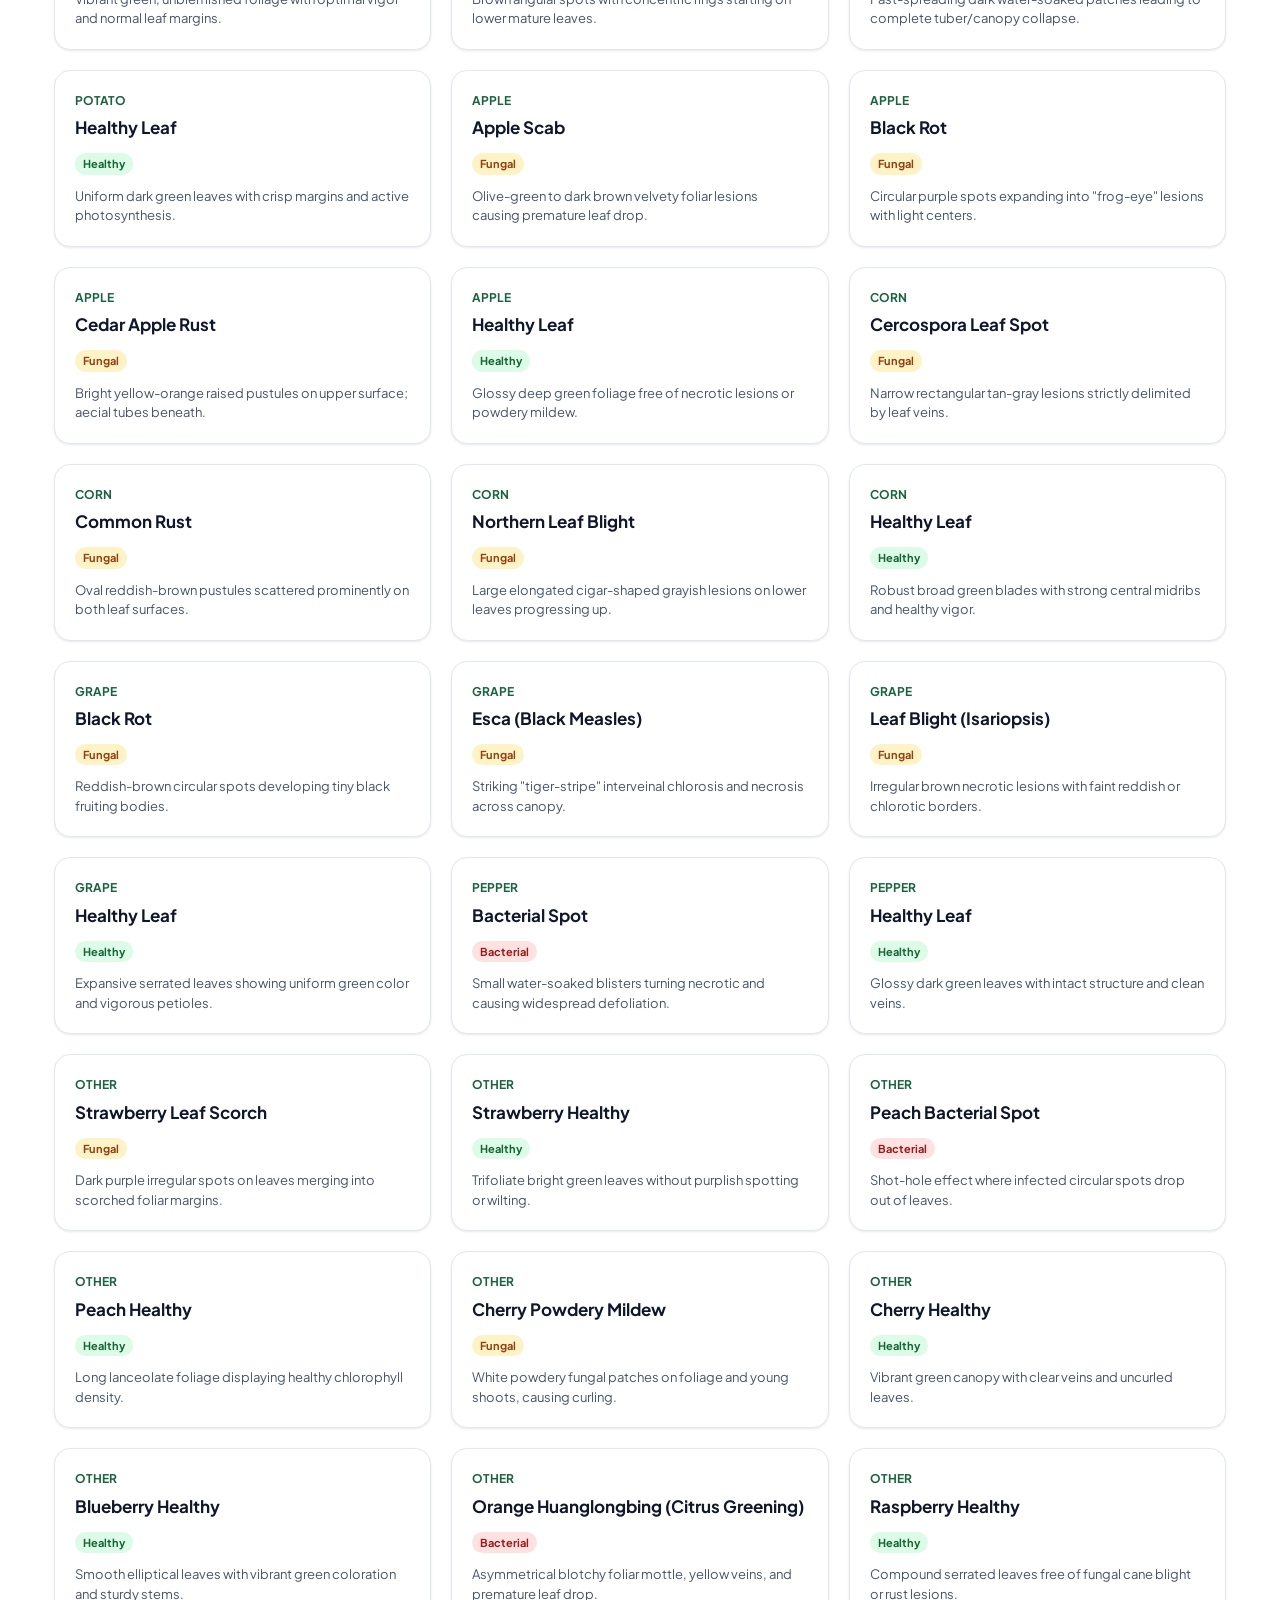
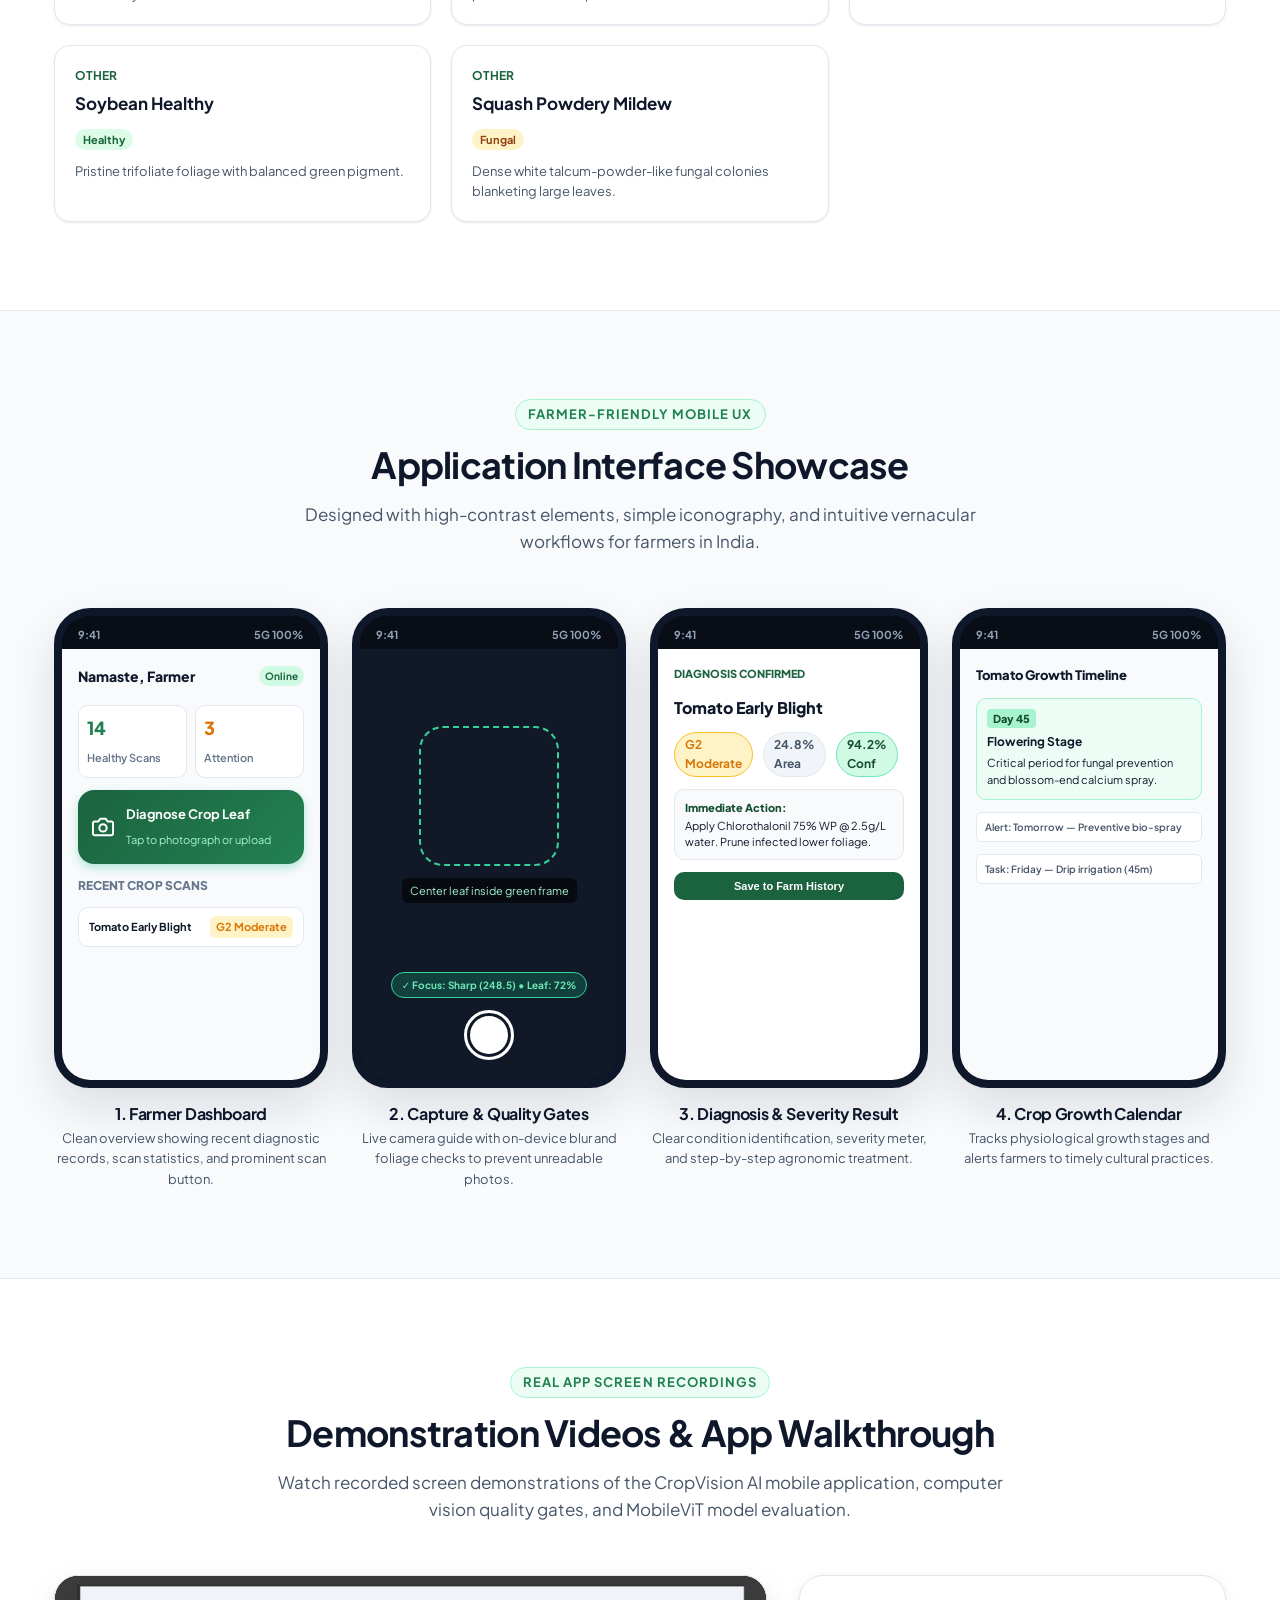
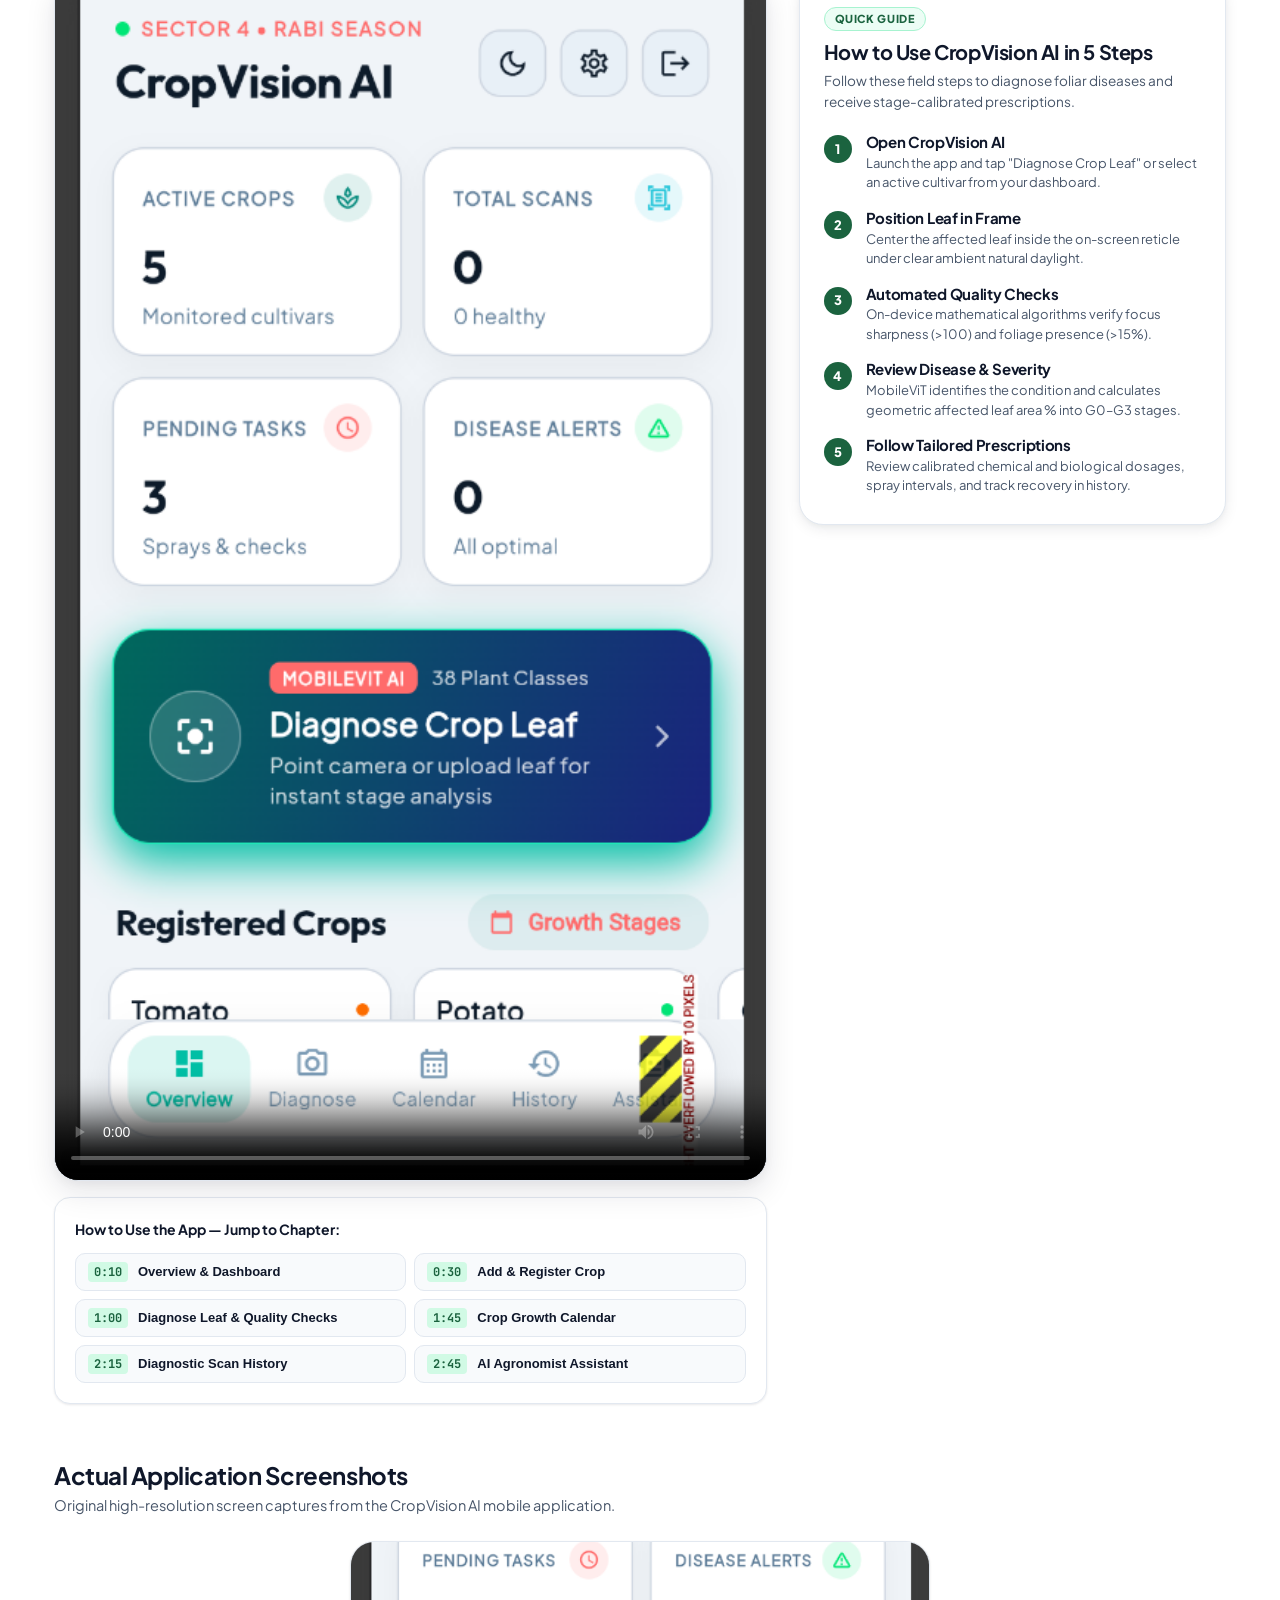
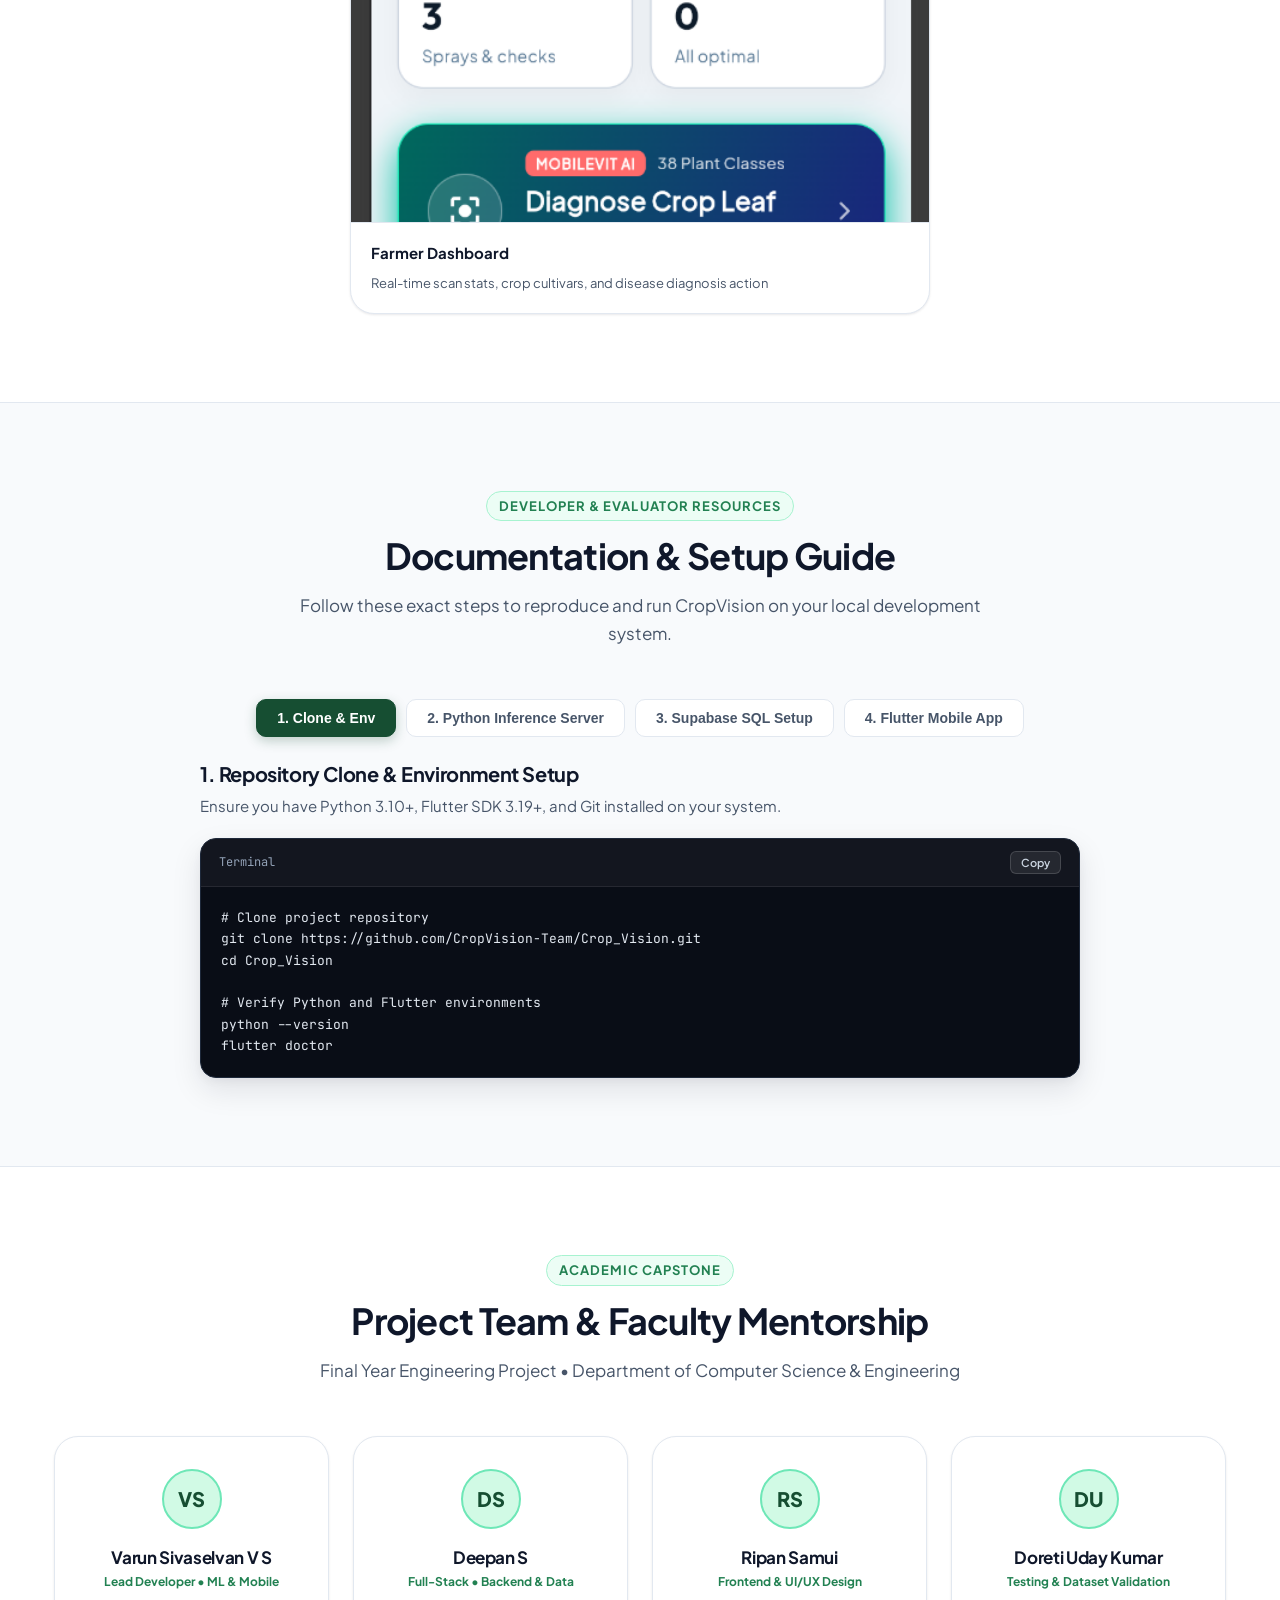
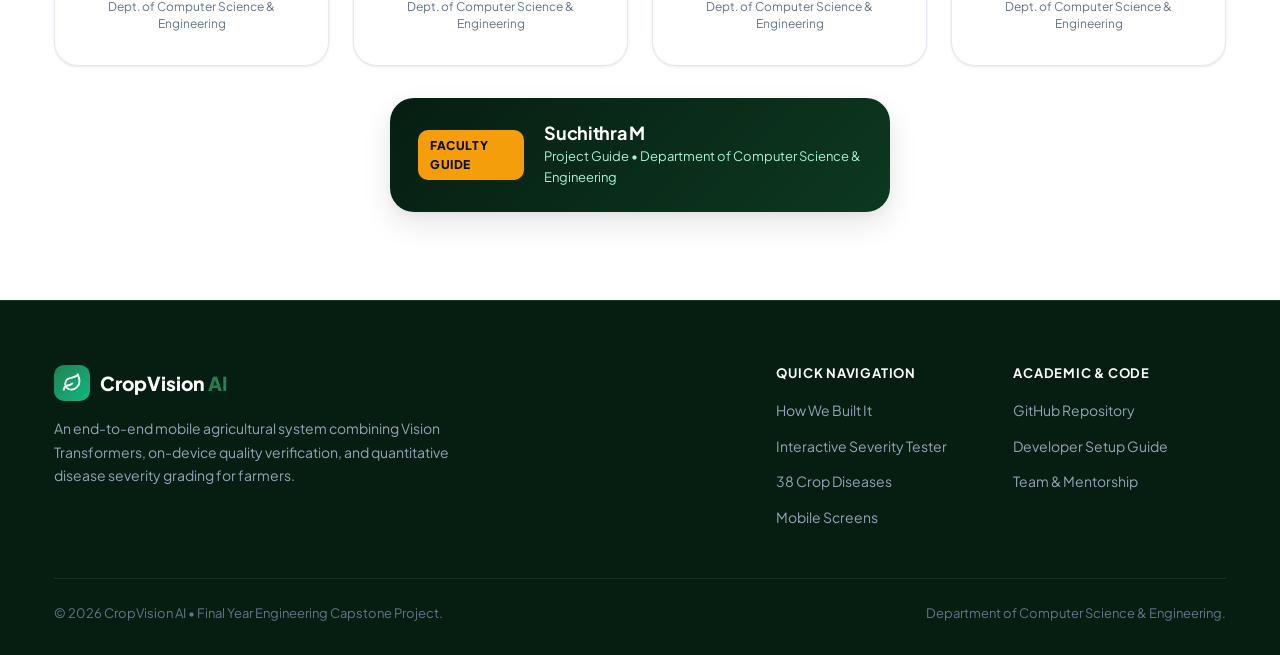
==== commit 259fca59: "Remove MobileViT Training Log terminal screenshot card" ====
--- a/index.html
+++ b/index.html
@@ -1155,13 +1155,7 @@
         </div>
       </div>
 
-      <div class="screenshot-item" onclick="openLightbox('assets/screenshots/model_accuracy_terminal.png', 'Model Evaluation &amp; Test Accuracy Terminal')">
-        <img src="assets/screenshots/model_accuracy_terminal.png" alt="Model Accuracy Terminal Screenshot" loading="lazy" class="screenshot-img">
-        <div class="screenshot-info">
-          <strong>MobileViT Training Log</strong>
-          <span>Evaluation output confirming 99.05% final test set accuracy</span>
-        </div>
-      </div>
+
     </div>
 
   </div>
--- a/styles.css
+++ b/styles.css
@@ -1754,12 +1754,15 @@
 }
 
 .screenshots-gallery-grid {
-  display: grid;
-  grid-template-columns: repeat(2, 1fr);
+  display: flex;
+  justify-content: center;
   gap: 28px;
+  flex-wrap: wrap;
 }
 
 .screenshot-item {
+  max-width: 580px;
+  width: 100%;
   background: var(--surface);
   border: 1px solid var(--surface-border);
   border-radius: var(--r-xl);
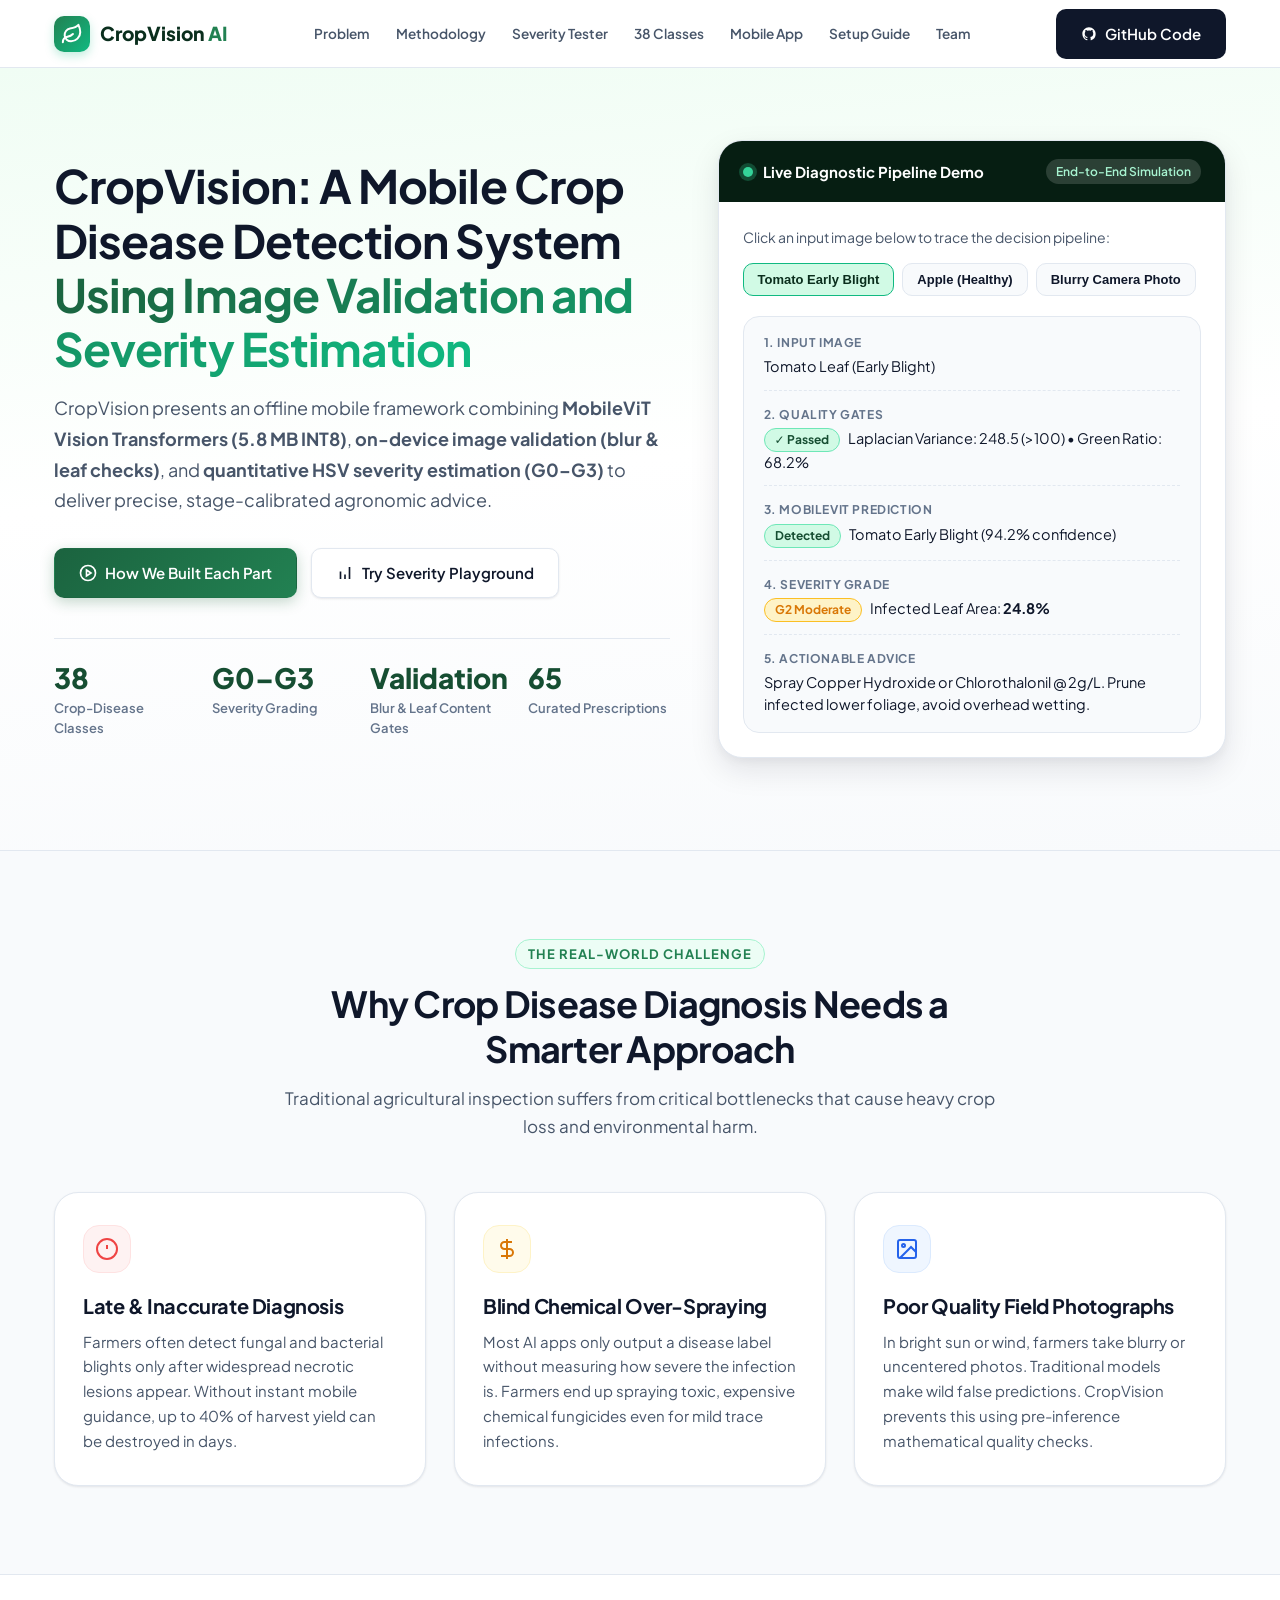
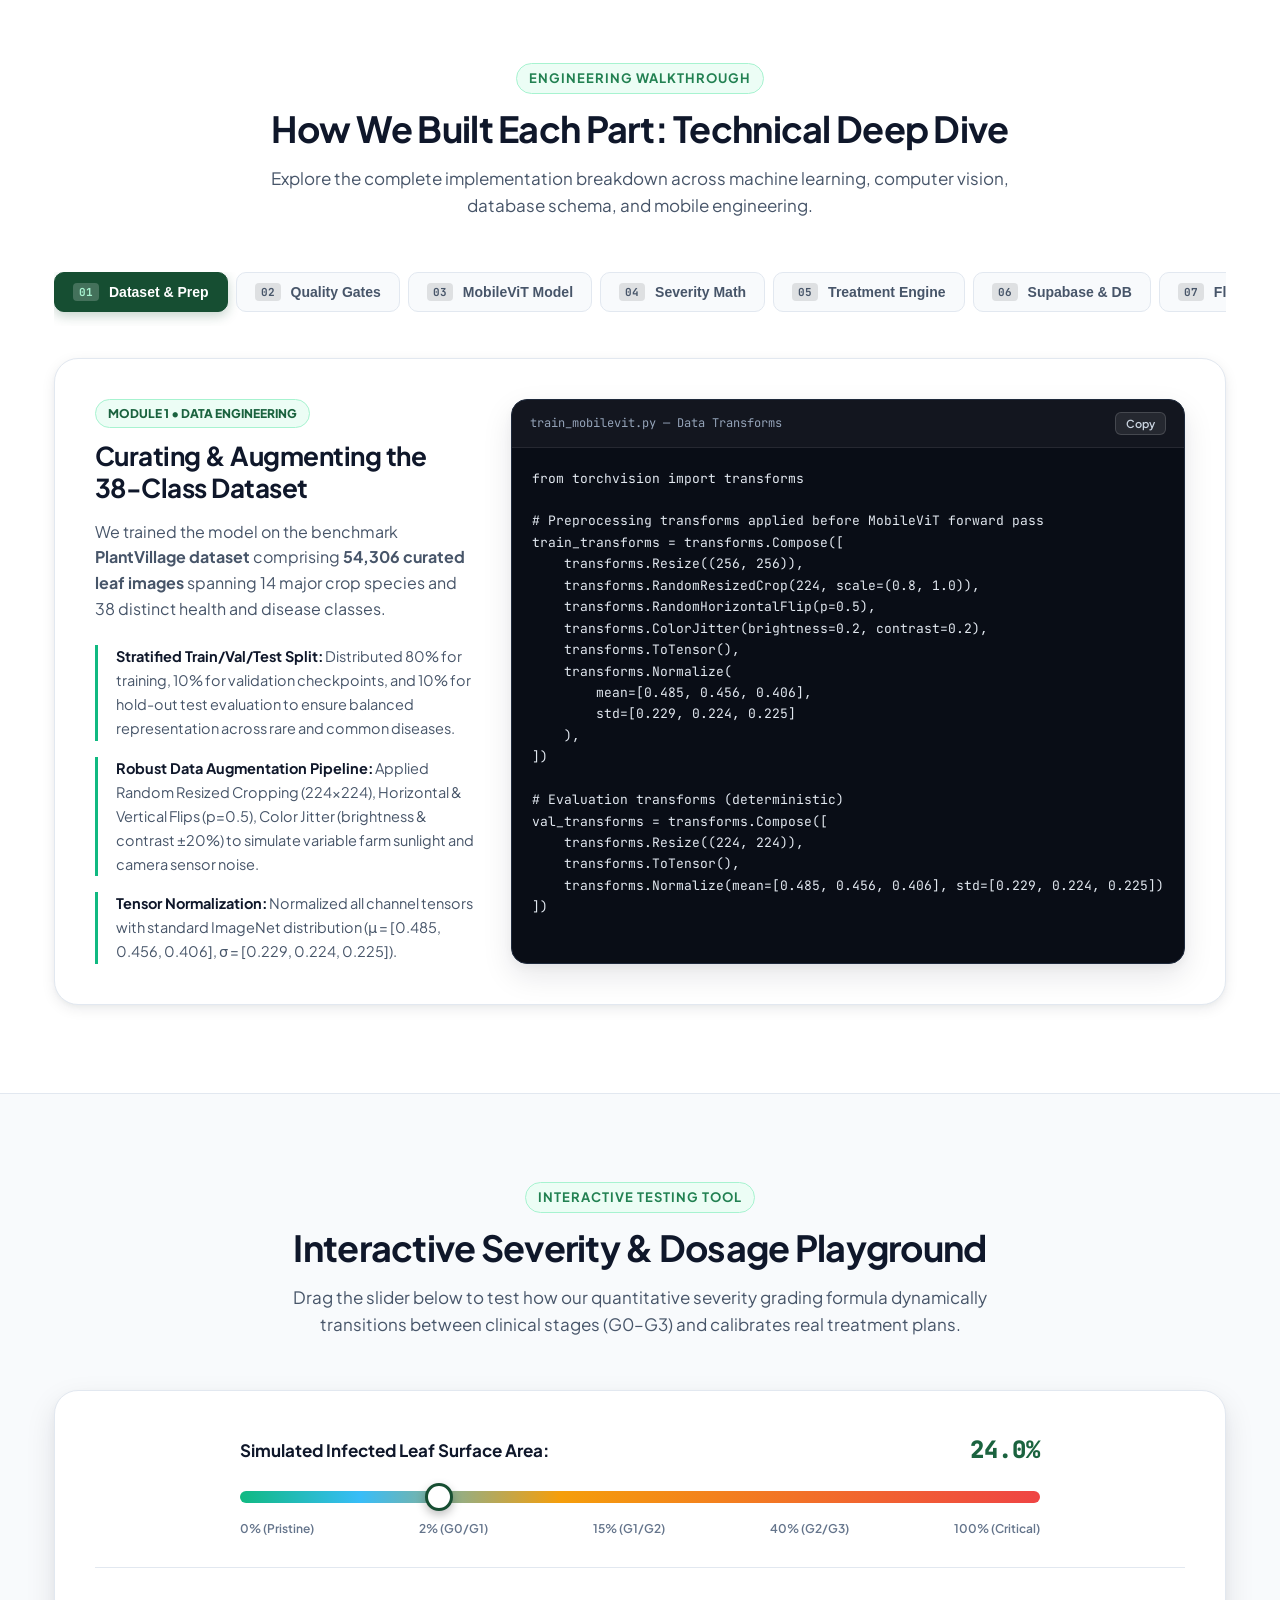
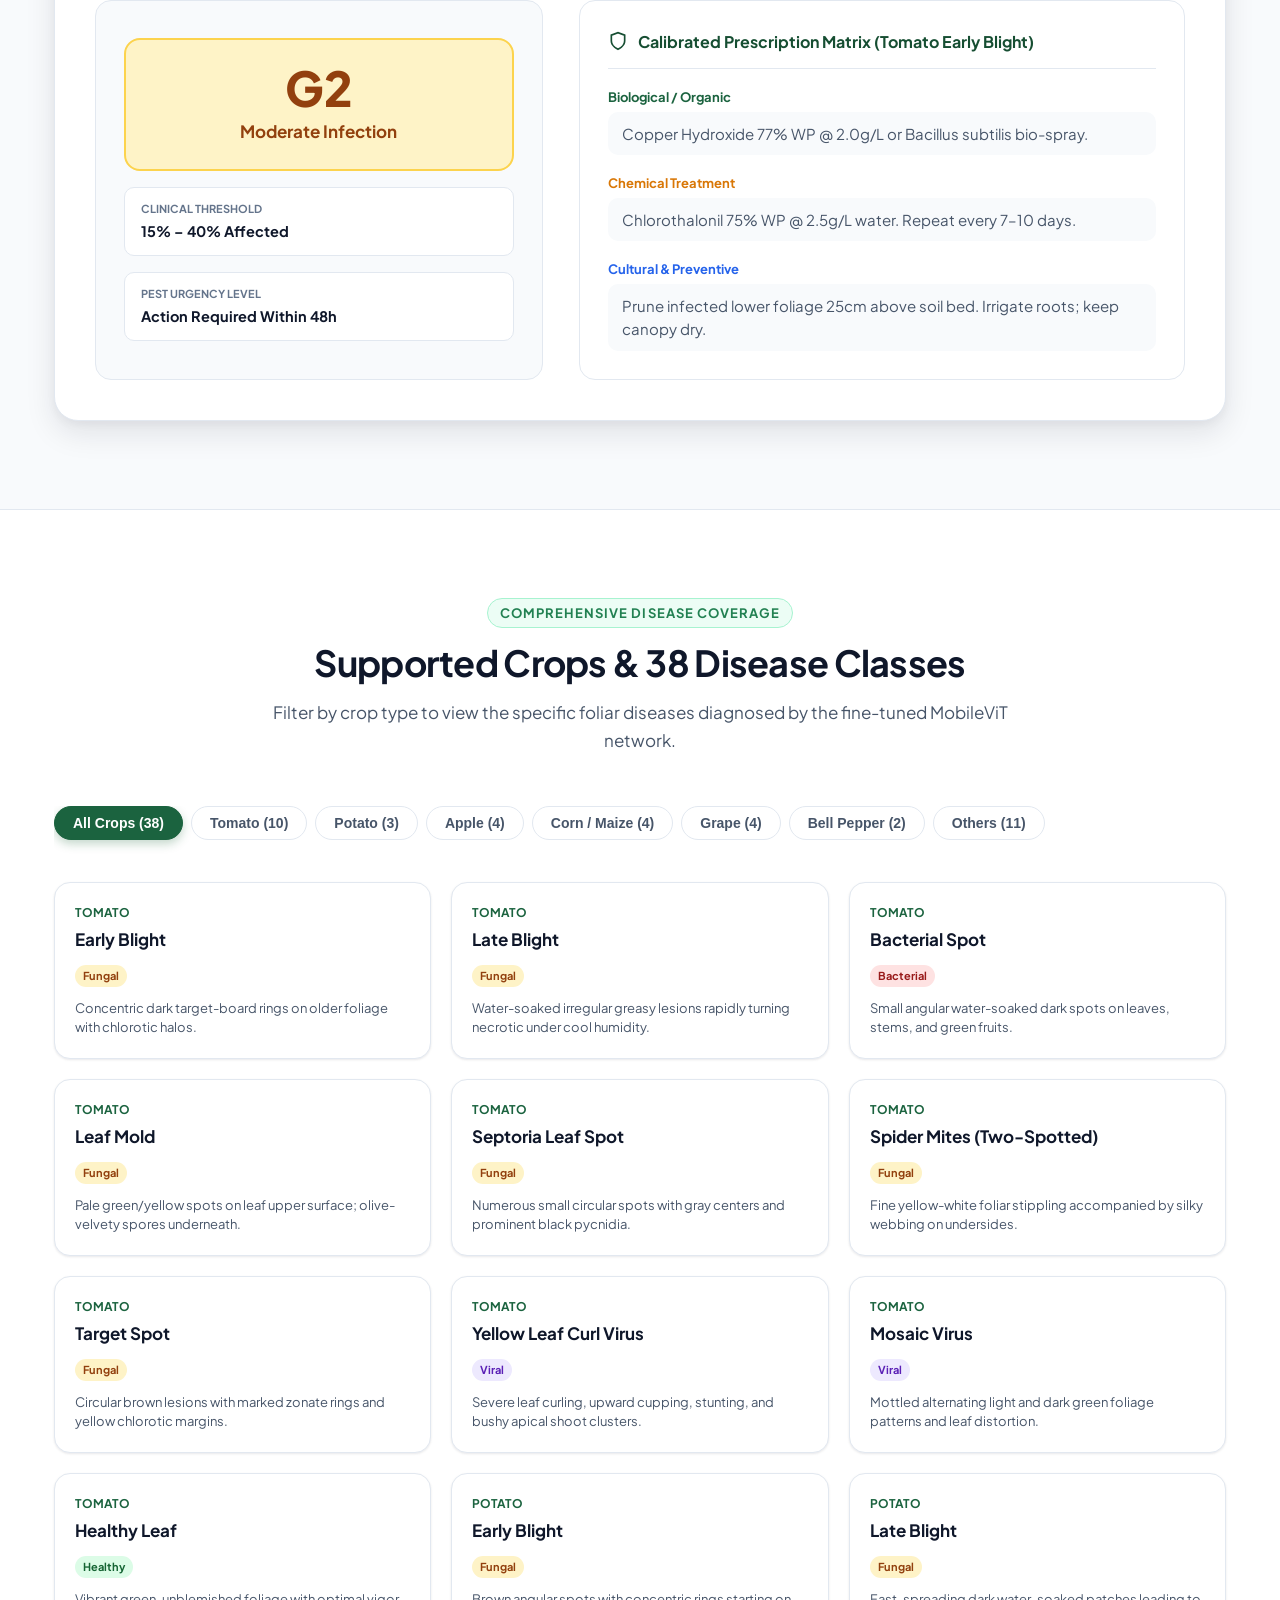
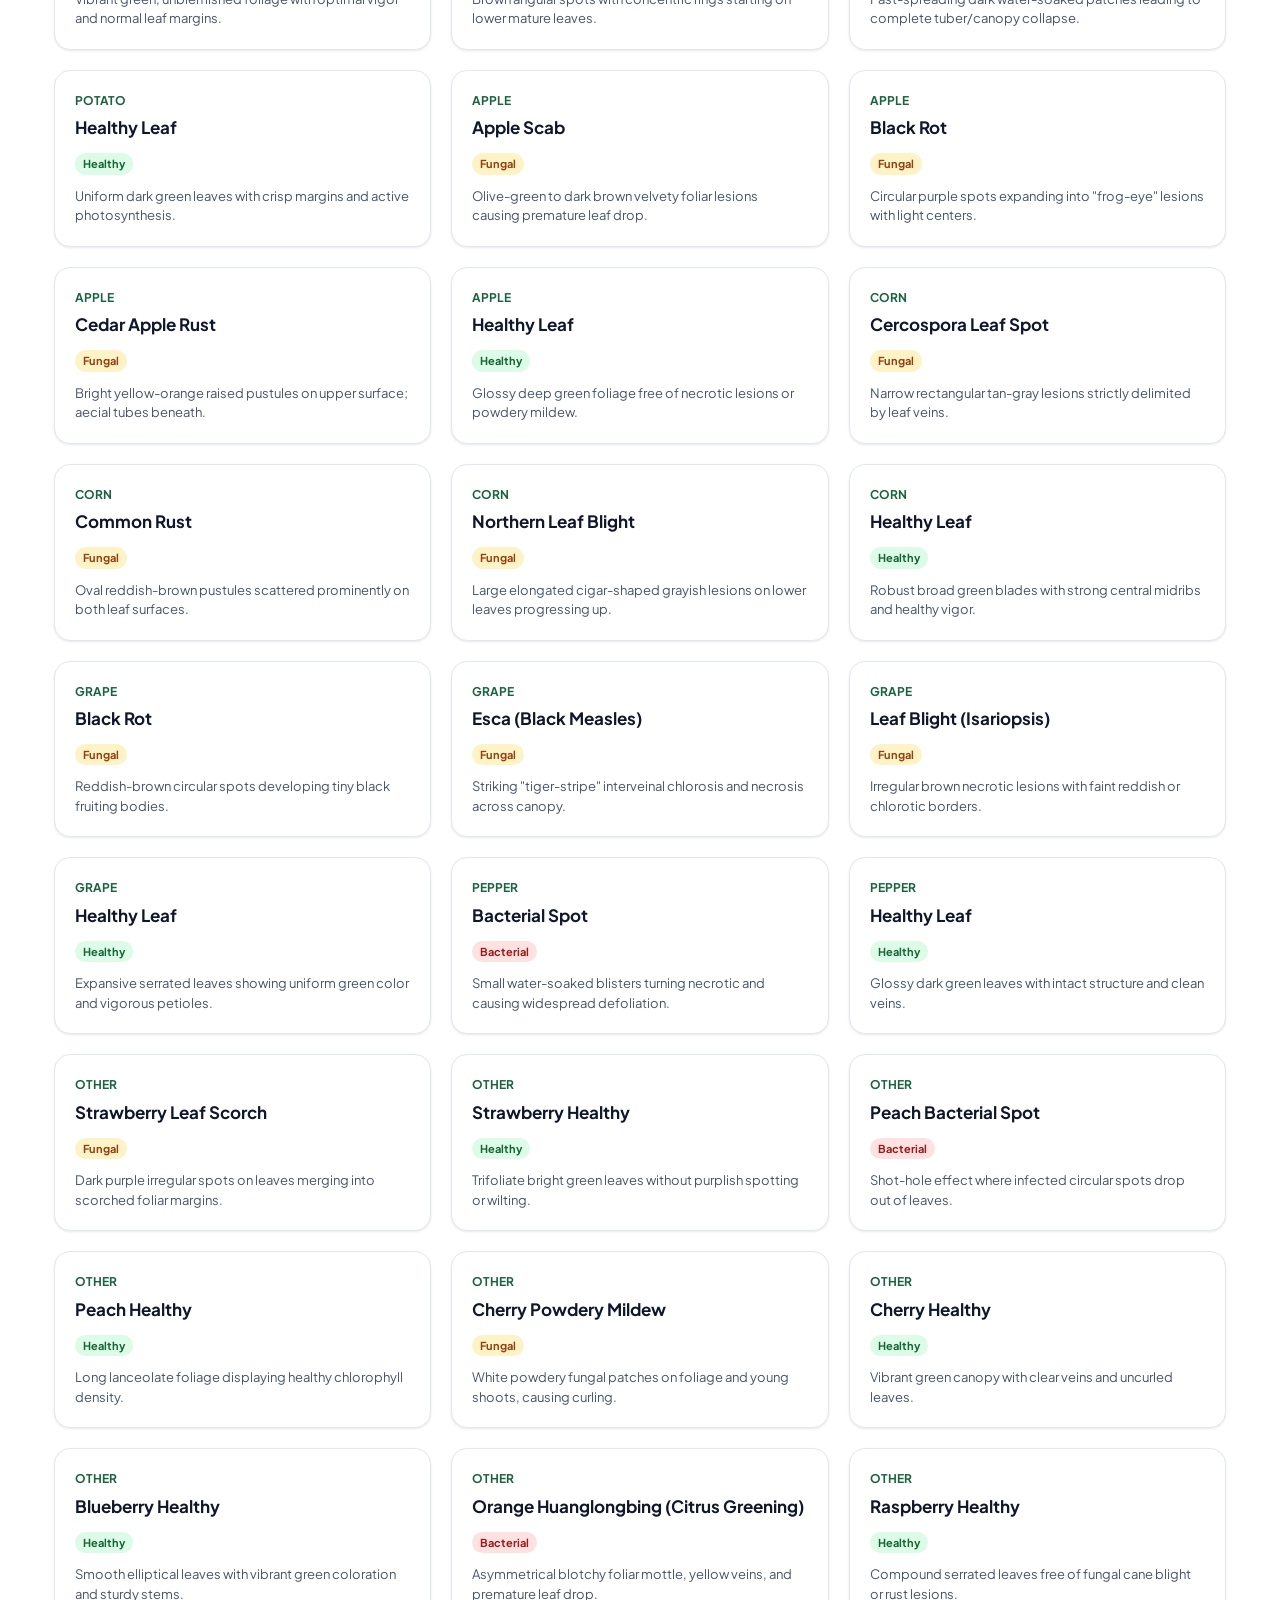
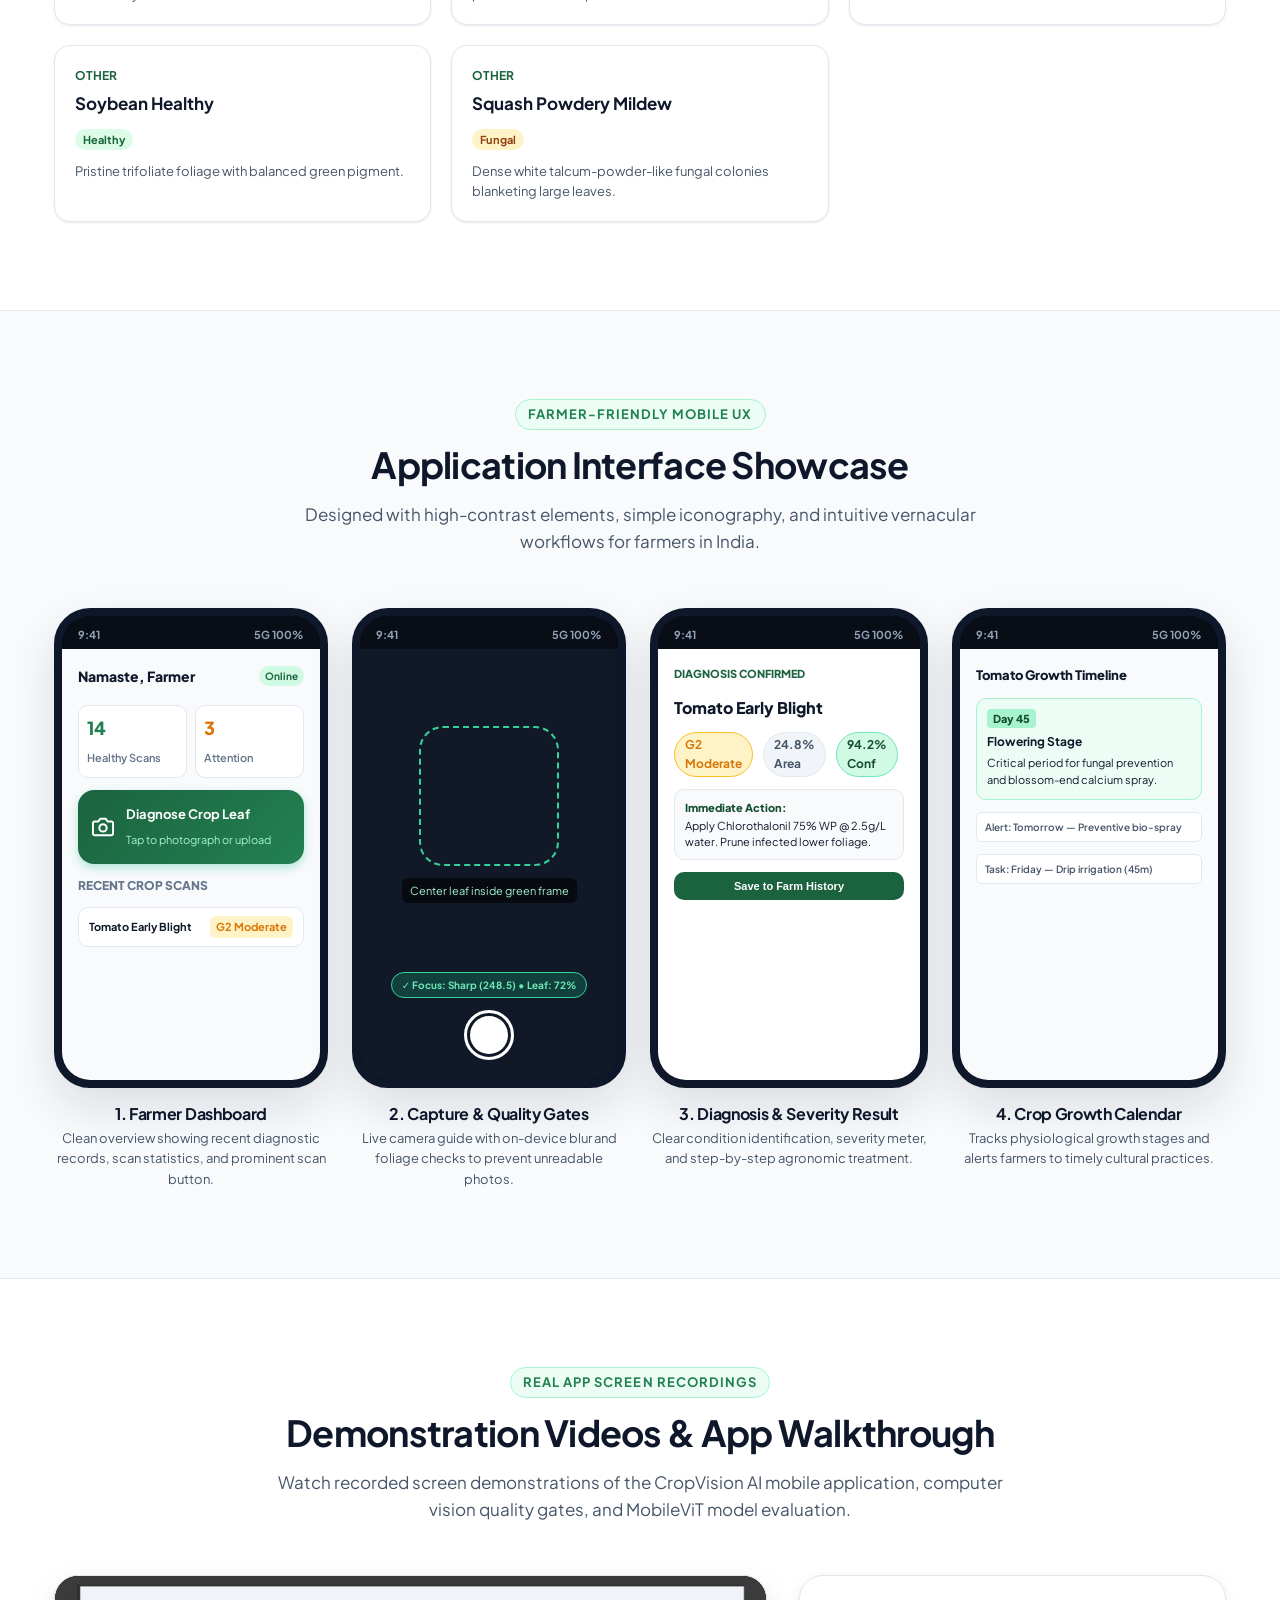
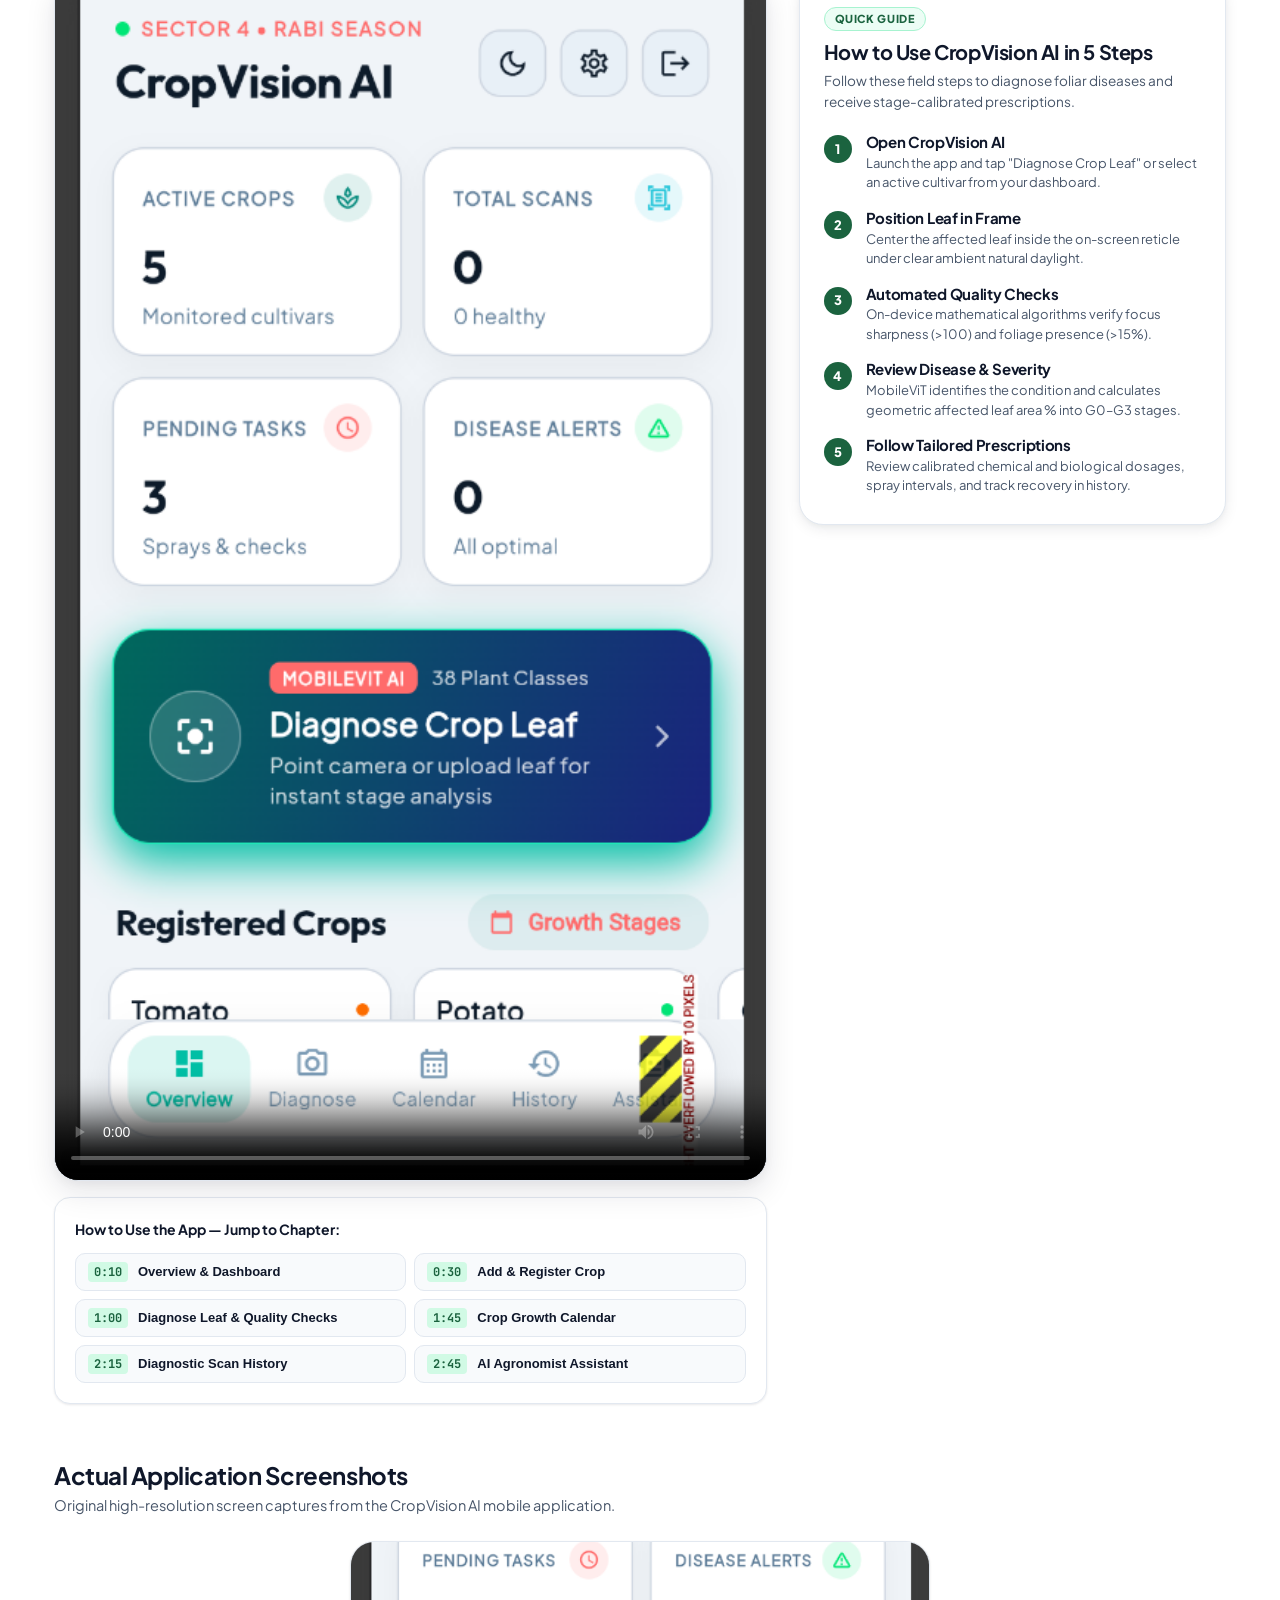
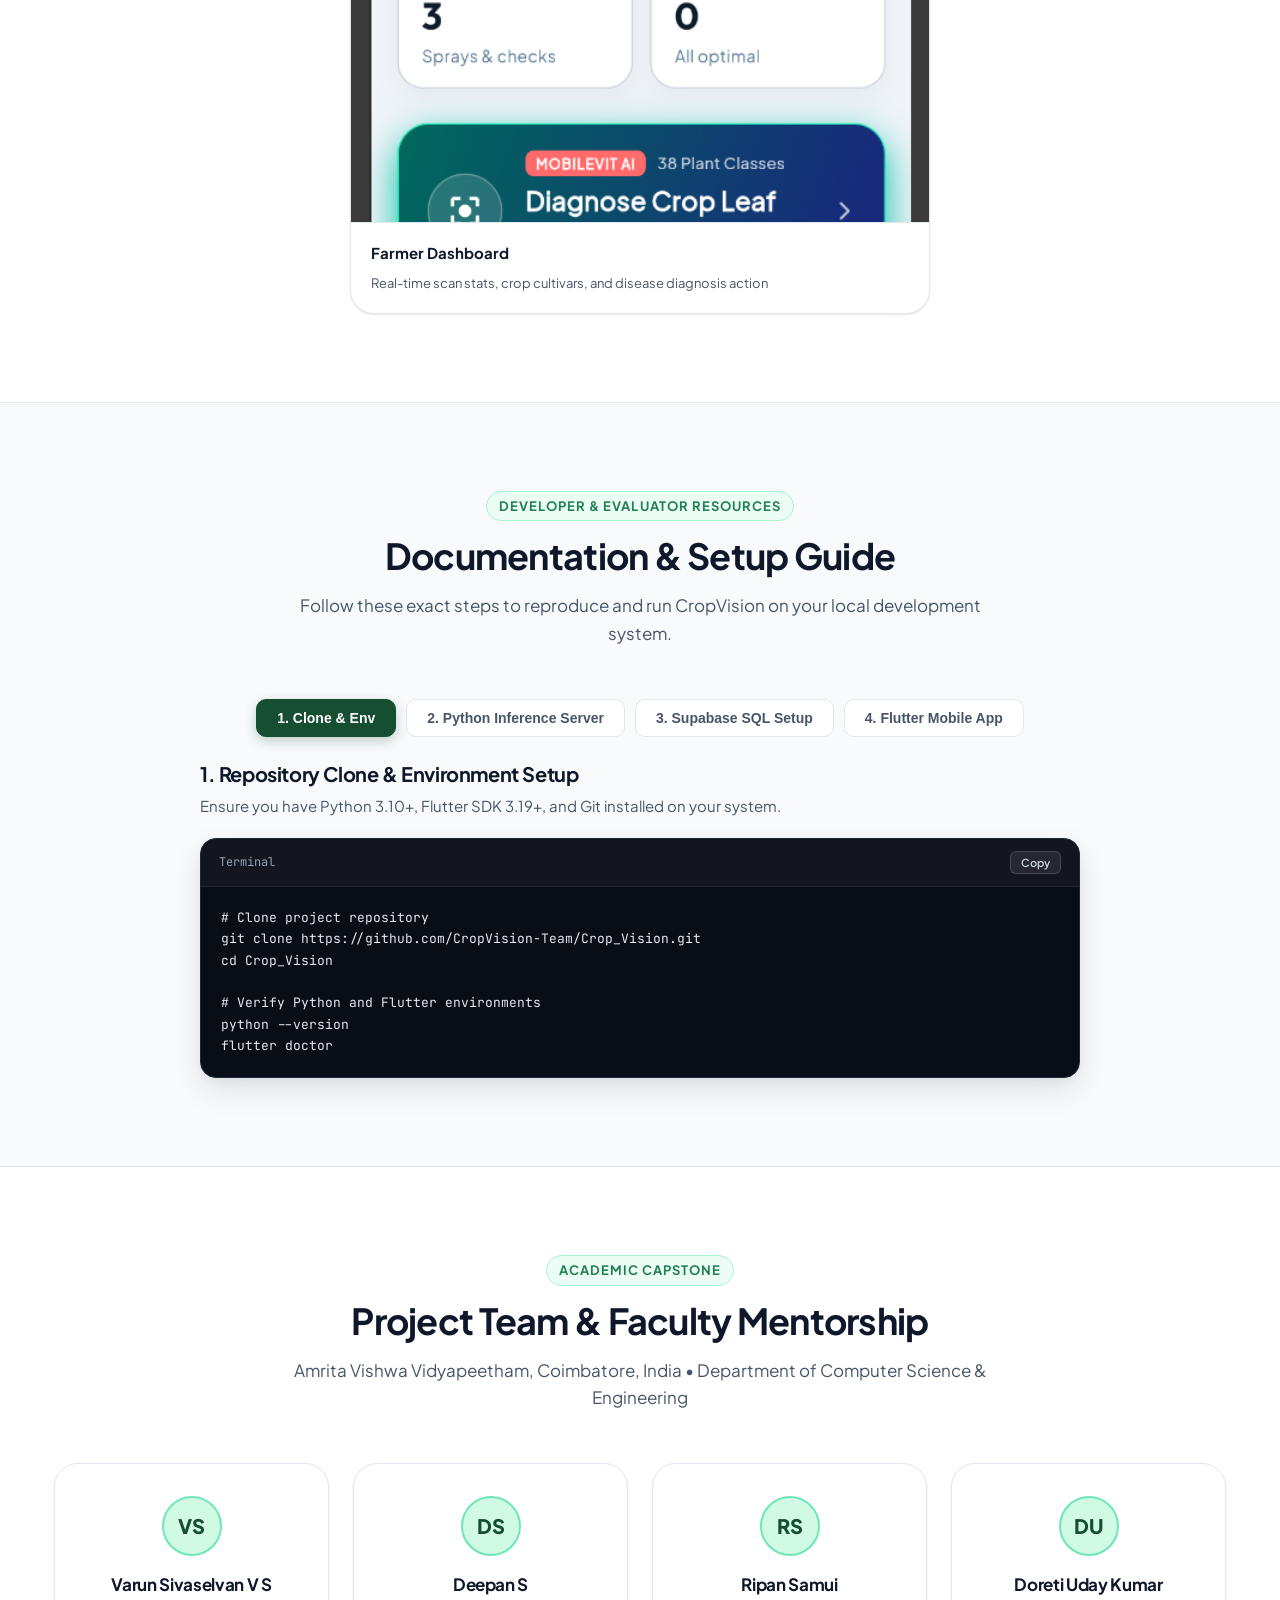
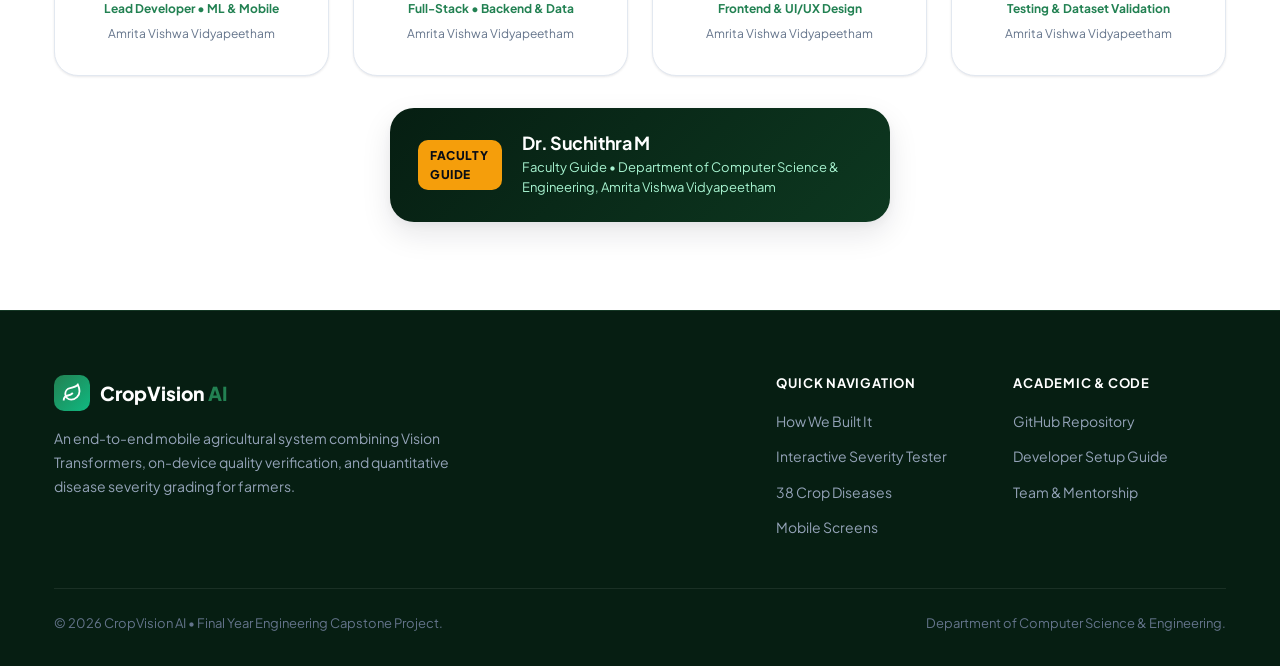
==== commit c79c8896: "Add 8 Supabase database tables, update title to paper title, remove Top-1 Accuracy column, align wit" ====
--- a/index.html
+++ b/index.html
@@ -3,8 +3,8 @@
 <head>
   <meta charset="UTF-8">
   <meta name="viewport" content="width=device-width, initial-scale=1.0">
-  <title>CropVision AI — Crop Leaf Disease Diagnosis &amp; Stage-Based Treatment System</title>
-  <meta name="description" content="A comprehensive capstone project portal detailing how CropVision was built: MobileViT vision transformer, dual quality gates, quantitative severity grading, and stage-calibrated treatment.">
+  <title>CropVision: A Mobile Crop Disease Detection System Using Image Validation and Severity Estimation</title>
+  <meta name="description" content="CropVision: A Mobile Crop Disease Detection System Using Image Validation and Severity Estimation — Lightweight vision transformers, blur and leaf content validation, quantitative G0–G3 severity grading, and stage-calibrated advice.">
 
   <!-- Google Fonts -->
   <link rel="preconnect" href="https://fonts.googleapis.com">
@@ -58,11 +58,11 @@
   <div class="container hero-inner">
     <div class="hero-content reveal">
       <h1 class="hero-title">
-        Crop Leaf Disease Diagnosis &amp; 
-        <span class="highlight">Stage-Calibrated Treatment</span>
+        CropVision: A Mobile Crop Disease Detection System 
+        <span class="highlight">Using Image Validation and Severity Estimation</span>
       </h1>
       <p class="hero-desc">
-        CropVision AI combines <strong>MobileViT Vision Transformers</strong>, <strong>dual-gate on-device quality verification</strong>, and <strong>quantitative HSV lesion area grading (G0&ndash;G3)</strong> to deliver precise, farmer-friendly prescriptions right in the field.
+        CropVision presents an offline mobile framework combining <strong>MobileViT Vision Transformers (5.8 MB INT8)</strong>, <strong>on-device image validation (blur &amp; leaf checks)</strong>, and <strong>quantitative HSV severity estimation (G0&ndash;G3)</strong> to deliver precise, stage-calibrated agronomic advice.
       </p>
 
       <div class="hero-actions">
@@ -86,8 +86,8 @@
           <div class="metric-lbl">Severity Grading</div>
         </div>
         <div class="metric-card">
-          <div class="metric-num">2-Stage</div>
-          <div class="metric-lbl">Pre-Inference Gates</div>
+          <div class="metric-num">Validation</div>
+          <div class="metric-lbl">Blur &amp; Leaf Content Gates</div>
         </div>
         <div class="metric-card">
           <div class="metric-num">65</div>
@@ -430,11 +430,11 @@
             <thead>
               <tr>
                 <th>Model Architecture</th>
-                <th>Paradigm</th>
+                <th>Architecture Paradigm</th>
                 <th>Params (M)</th>
-                <th>FLOPs (G)</th>
-                <th>Mobile Latency (CPU)</th>
-                <th>Top-1 Accuracy</th>
+                <th>GFLOPs</th>
+                <th>INT8 Size</th>
+                <th>On-Device Latency (Snapdragon 680)</th>
                 <th>Macro-F1 Score</th>
               </tr>
             </thead>
@@ -442,43 +442,43 @@
               <tr>
                 <td><strong>DeiT-Tiny/16</strong> <span class="cite-tag">ICML '21</span></td>
                 <td>Pure Patch ViT (16&times;16 tokens)</td>
-                <td>5.7M</td>
+                <td>5.72M</td>
                 <td>1.3G</td>
-                <td>245 ms</td>
-                <td>96.82%</td>
-                <td>96.38%</td>
+                <td>5.7 MB</td>
+                <td>72.3 ms</td>
+                <td><strong>0.9742</strong> (97.42%)</td>
               </tr>
               <tr>
                 <td><strong>XCiT-Nano-12</strong> <span class="cite-tag">NeurIPS '21</span></td>
                 <td>Cross-Covariance Channel Attention</td>
-                <td>3.1M</td>
-                <td>0.6G</td>
-                <td>195 ms</td>
-                <td>97.45%</td>
-                <td>97.12%</td>
+                <td>3.05M</td>
+                <td>4.5G</td>
+                <td>3.1 MB</td>
+                <td>82.0 ms</td>
+                <td><strong>0.9765</strong> (97.65%)</td>
               </tr>
               <tr>
                 <td><strong>DE-HVT</strong> <span class="cite-tag">CVPR '22</span></td>
-                <td>Dynamic Hierarchical ViT</td>
-                <td>4.8M</td>
-                <td>0.9G</td>
-                <td>210 ms</td>
-                <td>97.90%</td>
-                <td>97.68%</td>
+                <td>Dual-Encoder Hybrid ViT</td>
+                <td>5.21M</td>
+                <td>3.6G</td>
+                <td>7.7 MB</td>
+                <td>66.4 ms</td>
+                <td><strong>0.9798</strong> (97.98%)</td>
               </tr>
               <tr class="benchmark-row-best">
                 <td>
                   <div class="model-best-tag">
-                    <strong>MobileViT-S (Ours)</strong>
-                    <span class="badge-winner">Best Performer</span>
+                    <strong>MobileViT-Small (Ours)</strong>
+                    <span class="badge-winner">Best Model</span>
                   </div>
                 </td>
                 <td><strong>Hybrid: MV2 Residual + Transformer</strong></td>
-                <td><strong>5.6M</strong></td>
+                <td><strong>5.60M</strong></td>
                 <td><strong>1.9G</strong></td>
-                <td><strong>112 ms</strong> <span class="speed-boost">2.2&times; Faster</span></td>
-                <td><strong class="highlight-stat">99.05%</strong></td>
-                <td><strong class="highlight-stat highlight-gold">98.94%</strong></td>
+                <td><strong>5.8 MB</strong></td>
+                <td><strong>43.0 ms</strong> <span class="speed-boost">Fastest</span></td>
+                <td><strong class="highlight-stat highlight-gold">0.9810</strong> (98.10%)</td>
               </tr>
             </tbody>
           </table>
@@ -695,6 +695,150 @@
 CREATE POLICY "Users can only insert own scans"
   ON scans FOR INSERT
   WITH CHECK (auth.uid() = user_id);</code></pre>
+          </div>
+        </div>
+      </div>
+
+      <!-- Supabase Live Cloud Database Tables Explorer -->
+      <div class="supabase-gallery-card reveal">
+        <div class="supabase-gallery-header">
+          <div class="paper-badge-row">
+            <span class="paper-badge">Cloud Database Architecture</span>
+            <span class="paper-badge paper-badge-highlight">Live Supabase PostgreSQL Studio</span>
+          </div>
+          <h3>Production Relational Database Tables &amp; Records</h3>
+          <p>
+            Real-time screen captures from our deployed <strong>Supabase PostgreSQL</strong> cloud instance, showing authenticated user records, diagnosis scans, treatment matrices, and agronomist chat messages.
+          </p>
+        </div>
+
+        <div class="supabase-grid">
+          <!-- Table 1: diagnoses -->
+          <div class="supabase-item" onclick="openLightbox('assets/supabase/diagnoses.jpg', 'public.diagnoses — Scan Records, Leaf Validation &amp; Disease Predictions')">
+            <div class="supabase-thumb-wrap">
+              <img src="assets/supabase/diagnoses.jpg" alt="public.diagnoses table" loading="lazy" class="supabase-thumb">
+              <span class="supabase-expand-badge">
+                <svg width="12" height="12" viewBox="0 0 24 24" fill="none" stroke="currentColor" stroke-width="2.5"><path d="M15 3h6v6M9 21H3v-6M21 3l-7 7M3 21l7-7"/></svg>
+                Zoom
+              </span>
+            </div>
+            <div class="supabase-info">
+              <span class="supabase-tag">public.diagnoses</span>
+              <h5>Diagnostic Scans &amp; Gates</h5>
+              <p>Stores uploaded image URLs, <code>is_valid_leaf</code> check, predicted diseases, and model confidence scores.</p>
+            </div>
+          </div>
+
+          <!-- Table 2: treatment_guidelines -->
+          <div class="supabase-item" onclick="openLightbox('assets/supabase/treatment_guidelines.jpg', 'public.treatment_guidelines — 65 Curated Stage Prescriptions')">
+            <div class="supabase-thumb-wrap">
+              <img src="assets/supabase/treatment_guidelines.jpg" alt="public.treatment_guidelines table" loading="lazy" class="supabase-thumb">
+              <span class="supabase-expand-badge">
+                <svg width="12" height="12" viewBox="0 0 24 24" fill="none" stroke="currentColor" stroke-width="2.5"><path d="M15 3h6v6M9 21H3v-6M21 3l-7 7M3 21l7-7"/></svg>
+                Zoom
+              </span>
+            </div>
+            <div class="supabase-info">
+              <span class="supabase-tag">public.treatment_guidelines</span>
+              <h5>Stage Prescription Rules</h5>
+              <p>FRAC chemical groups, organic alternatives, and field hygiene mapped per crop, disease, and G0–G3 grade.</p>
+            </div>
+          </div>
+
+          <!-- Table 3: crops -->
+          <div class="supabase-item" onclick="openLightbox('assets/supabase/crops.jpg', 'public.crops — Supported Crop Cultivars &amp; Disease Mappings')">
+            <div class="supabase-thumb-wrap">
+              <img src="assets/supabase/crops.jpg" alt="public.crops table" loading="lazy" class="supabase-thumb">
+              <span class="supabase-expand-badge">
+                <svg width="12" height="12" viewBox="0 0 24 24" fill="none" stroke="currentColor" stroke-width="2.5"><path d="M15 3h6v6M9 21H3v-6M21 3l-7 7M3 21l7-7"/></svg>
+                Zoom
+              </span>
+            </div>
+            <div class="supabase-info">
+              <span class="supabase-tag">public.crops</span>
+              <h5>Supported Cultivars</h5>
+              <p>Master registry of 14 crops (Apple, Corn, Grape, Potato, Tomato, etc.) and their pathology arrays.</p>
+            </div>
+          </div>
+
+          <!-- Table 4: crop_growth_tracking -->
+          <div class="supabase-item" onclick="openLightbox('assets/supabase/crop_growth_tracking.jpg', 'public.crop_growth_tracking — Farmer Planting &amp; Timeline Tracking')">
+            <div class="supabase-thumb-wrap">
+              <img src="assets/supabase/crop_growth_tracking.jpg" alt="public.crop_growth_tracking table" loading="lazy" class="supabase-thumb">
+              <span class="supabase-expand-badge">
+                <svg width="12" height="12" viewBox="0 0 24 24" fill="none" stroke="currentColor" stroke-width="2.5"><path d="M15 3h6v6M9 21H3v-6M21 3l-7 7M3 21l7-7"/></svg>
+                Zoom
+              </span>
+            </div>
+            <div class="supabase-info">
+              <span class="supabase-tag">public.crop_growth_tracking</span>
+              <h5>Growth Calendar Logs</h5>
+              <p>Records farmer planting dates and active field varieties to track days-since-planting phenology.</p>
+            </div>
+          </div>
+
+          <!-- Table 5: chat_messages -->
+          <div class="supabase-item" onclick="openLightbox('assets/supabase/chat_messages.jpg', 'public.chat_messages — AI Agronomist Chat Conversation History')">
+            <div class="supabase-thumb-wrap">
+              <img src="assets/supabase/chat_messages.jpg" alt="public.chat_messages table" loading="lazy" class="supabase-thumb">
+              <span class="supabase-expand-badge">
+                <svg width="12" height="12" viewBox="0 0 24 24" fill="none" stroke="currentColor" stroke-width="2.5"><path d="M15 3h6v6M9 21H3v-6M21 3l-7 7M3 21l7-7"/></svg>
+                Zoom
+              </span>
+            </div>
+            <div class="supabase-info">
+              <span class="supabase-tag">public.chat_messages</span>
+              <h5>AI Agronomist Chats</h5>
+              <p>Natural-language chat history between farmers and the Gemini-powered agricultural consultant.</p>
+            </div>
+          </div>
+
+          <!-- Table 6: profiles -->
+          <div class="supabase-item" onclick="openLightbox('assets/supabase/profiles.jpg', 'public.profiles — User Accounts &amp; Farmer Preferences')">
+            <div class="supabase-thumb-wrap">
+              <img src="assets/supabase/profiles.jpg" alt="public.profiles table" loading="lazy" class="supabase-thumb">
+              <span class="supabase-expand-badge">
+                <svg width="12" height="12" viewBox="0 0 24 24" fill="none" stroke="currentColor" stroke-width="2.5"><path d="M15 3h6v6M9 21H3v-6M21 3l-7 7M3 21l7-7"/></svg>
+                Zoom
+              </span>
+            </div>
+            <div class="supabase-info">
+              <span class="supabase-tag">public.profiles</span>
+              <h5>User Profiles &amp; Auth</h5>
+              <p>Stores authenticated farmer profiles (Varun, Ripan, etc.), contact details, and preferred languages.</p>
+            </div>
+          </div>
+
+          <!-- Table 7: reminders -->
+          <div class="supabase-item" onclick="openLightbox('assets/supabase/reminders.jpg', 'public.reminders — Field Reminders &amp; Spray Notifications')">
+            <div class="supabase-thumb-wrap">
+              <img src="assets/supabase/reminders.jpg" alt="public.reminders table" loading="lazy" class="supabase-thumb">
+              <span class="supabase-expand-badge">
+                <svg width="12" height="12" viewBox="0 0 24 24" fill="none" stroke="currentColor" stroke-width="2.5"><path d="M15 3h6v6M9 21H3v-6M21 3l-7 7M3 21l7-7"/></svg>
+                Zoom
+              </span>
+            </div>
+            <div class="supabase-info">
+              <span class="supabase-tag">public.reminders</span>
+              <h5>Spray &amp; Irrigation Alerts</h5>
+              <p>Scheduled cultural events (e.g. "tomorrow I have to give water") with completion statuses.</p>
+            </div>
+          </div>
+
+          <!-- Table 8: reminders_detail -->
+          <div class="supabase-item" onclick="openLightbox('assets/supabase/reminders_detail.jpg', 'public.reminders (Full Schema) — Recurrence &amp; Timestamps')">
+            <div class="supabase-thumb-wrap">
+              <img src="assets/supabase/reminders_detail.jpg" alt="public.reminders detailed schema" loading="lazy" class="supabase-thumb">
+              <span class="supabase-expand-badge">
+                <svg width="12" height="12" viewBox="0 0 24 24" fill="none" stroke="currentColor" stroke-width="2.5"><path d="M15 3h6v6M9 21H3v-6M21 3l-7 7M3 21l7-7"/></svg>
+                Zoom
+              </span>
+            </div>
+            <div class="supabase-info">
+              <span class="supabase-tag">public.reminders (Full)</span>
+              <h5>Recurrence &amp; State Policy</h5>
+              <p>Schema view including recurrence intervals, boolean completion flags, and RLS audit timestamps.</p>
+            </div>
           </div>
         </div>
       </div>
@@ -1295,7 +1439,7 @@
     <div class="section-header reveal">
       <span class="section-eyebrow">Academic Capstone</span>
       <h2>Project Team &amp; Faculty Mentorship</h2>
-      <p>Final Year Engineering Project &bull; Department of Computer Science &amp; Engineering</p>
+      <p>Amrita Vishwa Vidyapeetham, Coimbatore, India &bull; Department of Computer Science &amp; Engineering</p>
     </div>
 
     <div class="team-grid reveal">
@@ -1303,28 +1447,28 @@
         <div class="team-avatar">VS</div>
         <h4>Varun Sivaselvan V S</h4>
         <div class="team-role">Lead Developer &bull; ML &amp; Mobile</div>
-        <div class="team-dept">Dept. of Computer Science &amp; Engineering</div>
+        <div class="team-dept">Amrita Vishwa Vidyapeetham</div>
       </div>
 
       <div class="team-card">
         <div class="team-avatar">DS</div>
         <h4>Deepan S</h4>
         <div class="team-role">Full-Stack &bull; Backend &amp; Data</div>
-        <div class="team-dept">Dept. of Computer Science &amp; Engineering</div>
+        <div class="team-dept">Amrita Vishwa Vidyapeetham</div>
       </div>
 
       <div class="team-card">
         <div class="team-avatar">RS</div>
         <h4>Ripan Samui</h4>
         <div class="team-role">Frontend &amp; UI/UX Design</div>
-        <div class="team-dept">Dept. of Computer Science &amp; Engineering</div>
+        <div class="team-dept">Amrita Vishwa Vidyapeetham</div>
       </div>
 
       <div class="team-card">
         <div class="team-avatar">DU</div>
         <h4>Doreti Uday Kumar</h4>
         <div class="team-role">Testing &amp; Dataset Validation</div>
-        <div class="team-dept">Dept. of Computer Science &amp; Engineering</div>
+        <div class="team-dept">Amrita Vishwa Vidyapeetham</div>
       </div>
     </div>
 
@@ -1332,8 +1476,8 @@
       <div class="mentor-card">
         <div class="mentor-badge">Faculty Guide</div>
         <div class="mentor-info">
-          <h4>Suchithra M</h4>
-          <p>Project Guide &bull; Department of Computer Science &amp; Engineering</p>
+          <h4>Dr. Suchithra M</h4>
+          <p>Faculty Guide &bull; Department of Computer Science &amp; Engineering, Amrita Vishwa Vidyapeetham</p>
         </div>
       </div>
     </div>
--- a/styles.css
+++ b/styles.css
@@ -2308,6 +2308,125 @@
   font-size: 0.875rem;
   color: var(--text-muted);
   line-height: 1.6;
+}
+
+/* ======================== SUPABASE LIVE CLOUD DATABASE EXPLORER ======================== */
+.supabase-gallery-card {
+  background: var(--surface);
+  border: 1px solid var(--surface-border);
+  border-radius: var(--r-xl);
+  padding: 40px;
+  box-shadow: var(--sh-md);
+  margin-top: 32px;
+}
+
+.supabase-gallery-header {
+  margin-bottom: 24px;
+}
+
+.supabase-gallery-header h3 {
+  font-size: 1.5rem;
+  margin-bottom: 8px;
+}
+
+.supabase-gallery-header p {
+  color: var(--text-muted);
+  font-size: 0.9375rem;
+  line-height: 1.6;
+}
+
+.supabase-grid {
+  display: grid;
+  grid-template-columns: repeat(4, 1fr);
+  gap: 20px;
+}
+
+.supabase-item {
+  background: var(--surface);
+  border: 1px solid var(--surface-border);
+  border-radius: var(--r-lg);
+  overflow: hidden;
+  cursor: pointer;
+  transition: all var(--tr-base);
+  display: flex;
+  flex-direction: column;
+}
+
+.supabase-item:hover {
+  transform: translateY(-4px);
+  box-shadow: var(--sh-md);
+  border-color: var(--g-400);
+}
+
+.supabase-thumb-wrap {
+  position: relative;
+  width: 100%;
+  height: 150px;
+  background: #0d1117;
+  overflow: hidden;
+  border-bottom: 1px solid var(--surface-border);
+}
+
+.supabase-thumb {
+  width: 100%;
+  height: 100%;
+  object-fit: cover;
+  object-position: top left;
+  transition: transform var(--tr-base);
+}
+
+.supabase-item:hover .supabase-thumb {
+  transform: scale(1.04);
+}
+
+.supabase-expand-badge {
+  position: absolute;
+  top: 8px;
+  right: 8px;
+  background: rgba(0, 0, 0, 0.75);
+  color: #fff;
+  font-size: 0.65rem;
+  font-weight: 700;
+  padding: 3px 8px;
+  border-radius: var(--r-full);
+  display: flex;
+  align-items: center;
+  gap: 4px;
+}
+
+.supabase-info {
+  padding: 14px 16px;
+  flex: 1;
+  display: flex;
+  flex-direction: column;
+}
+
+.supabase-tag {
+  font-size: 0.7rem;
+  font-family: monospace;
+  font-weight: 700;
+  color: var(--g-700);
+  background: var(--g-50);
+  border: 1px solid var(--g-200);
+  padding: 2px 8px;
+  border-radius: 4px;
+  display: inline-block;
+  margin-bottom: 8px;
+  align-self: flex-start;
+}
+
+.supabase-info h5 {
+  font-size: 0.95rem;
+  font-weight: 700;
+  color: var(--text-main);
+  margin-bottom: 4px;
+}
+
+.supabase-info p {
+  font-size: 0.8125rem;
+  color: var(--text-muted);
+  line-height: 1.45;
+  margin: 0;
 }
 
 /* ======================== RESPONSIVE ======================== */
@@ -2349,6 +2468,7 @@
   .video-cards-grid { grid-template-columns: repeat(2, 1fr); }
   .screenshots-gallery-grid { grid-template-columns: repeat(2, 1fr); }
   .benchmark-insights-grid { grid-template-columns: 1fr; }
+  .supabase-grid { grid-template-columns: repeat(2, 1fr); }
 }
 
 @media (max-width: 768px) {
@@ -2361,4 +2481,5 @@
   .chapters-grid { grid-template-columns: 1fr; }
   .video-cards-grid { grid-template-columns: 1fr; }
   .screenshots-gallery-grid { grid-template-columns: 1fr; }
-}
+  .supabase-grid { grid-template-columns: 1fr; }
+}
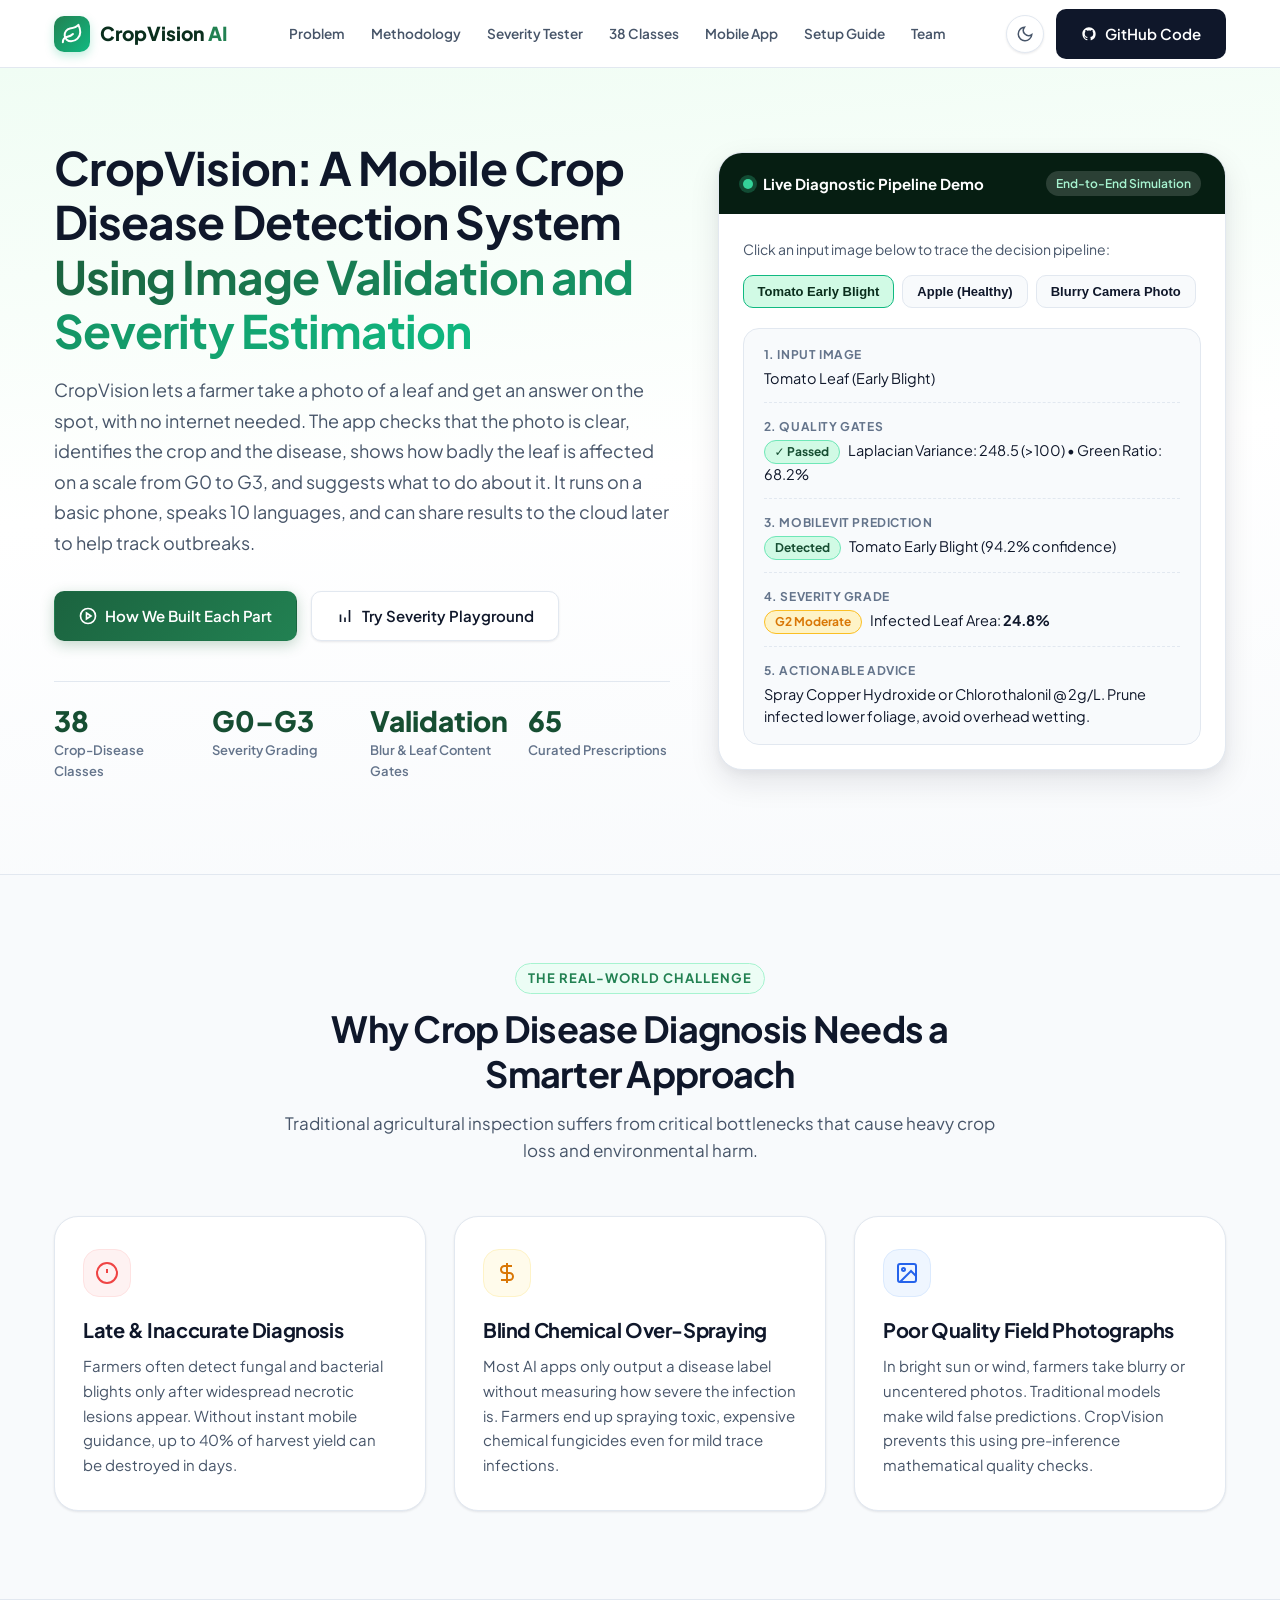
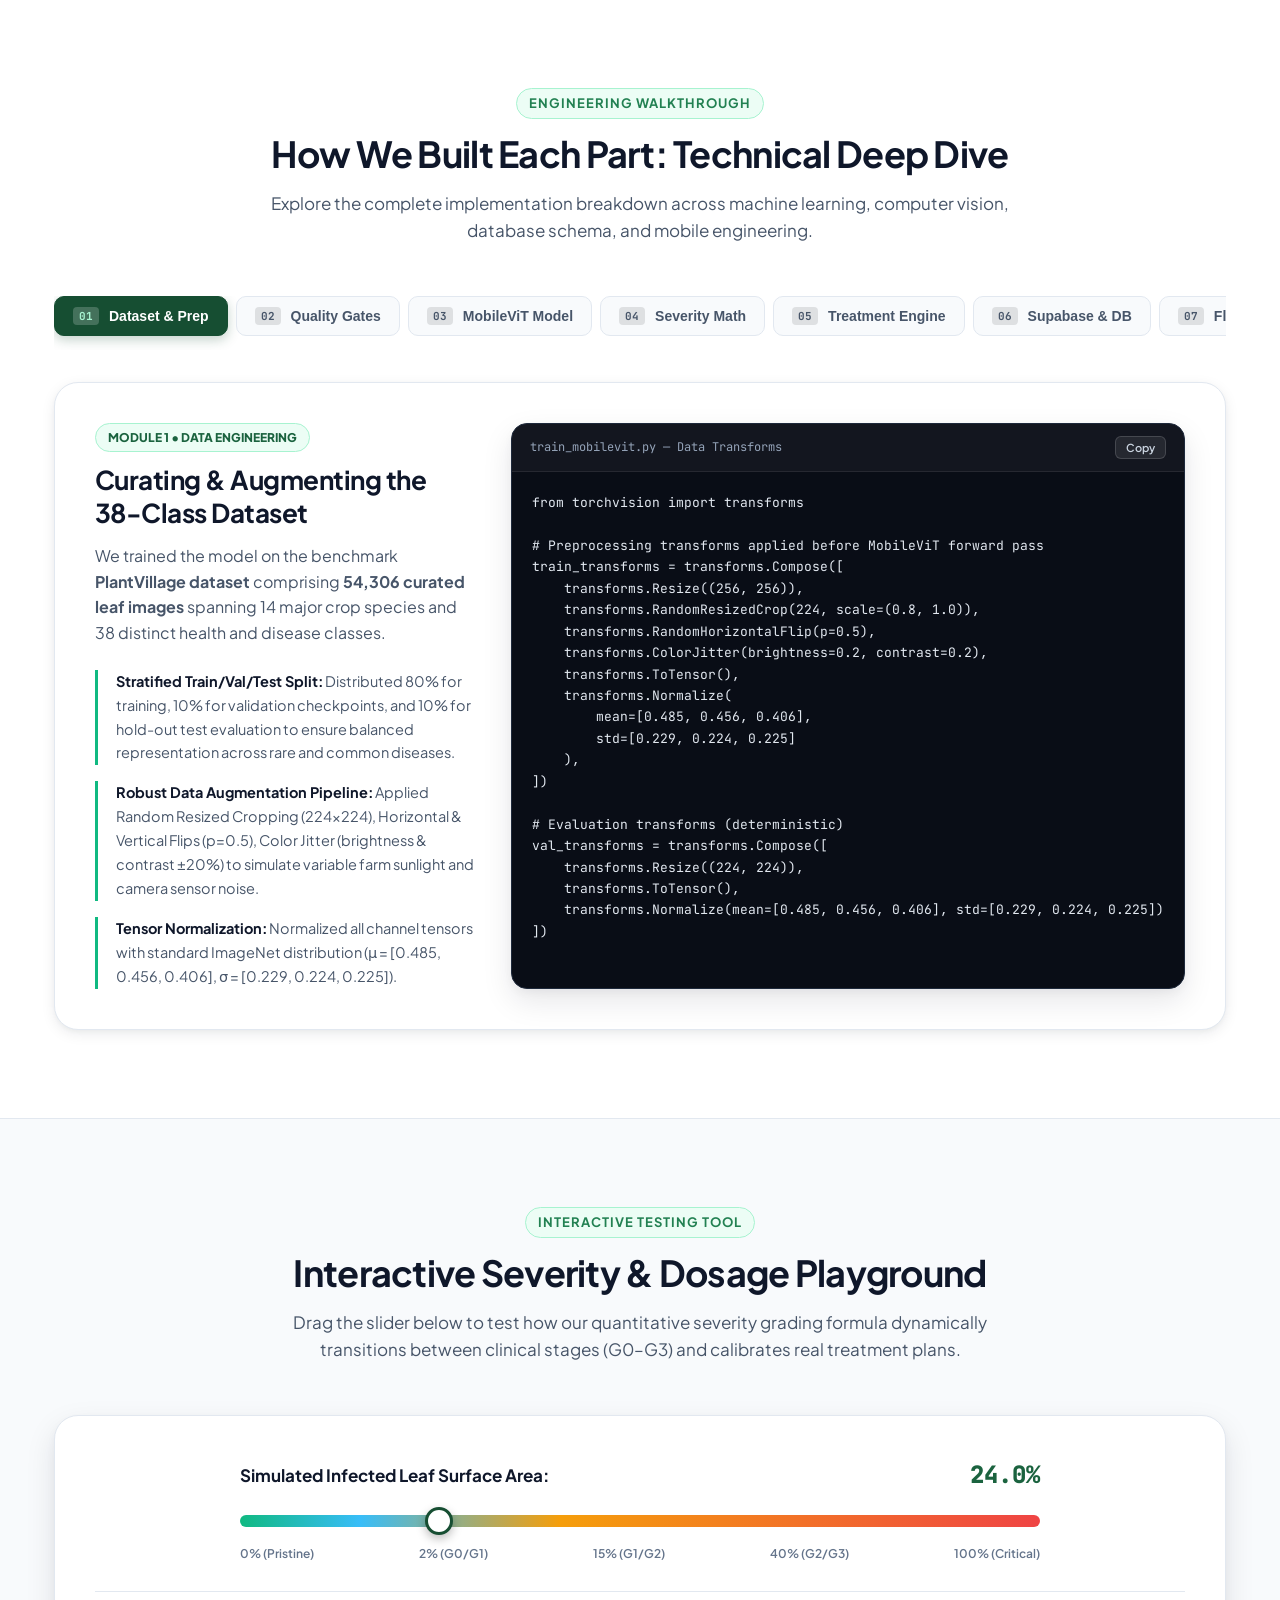
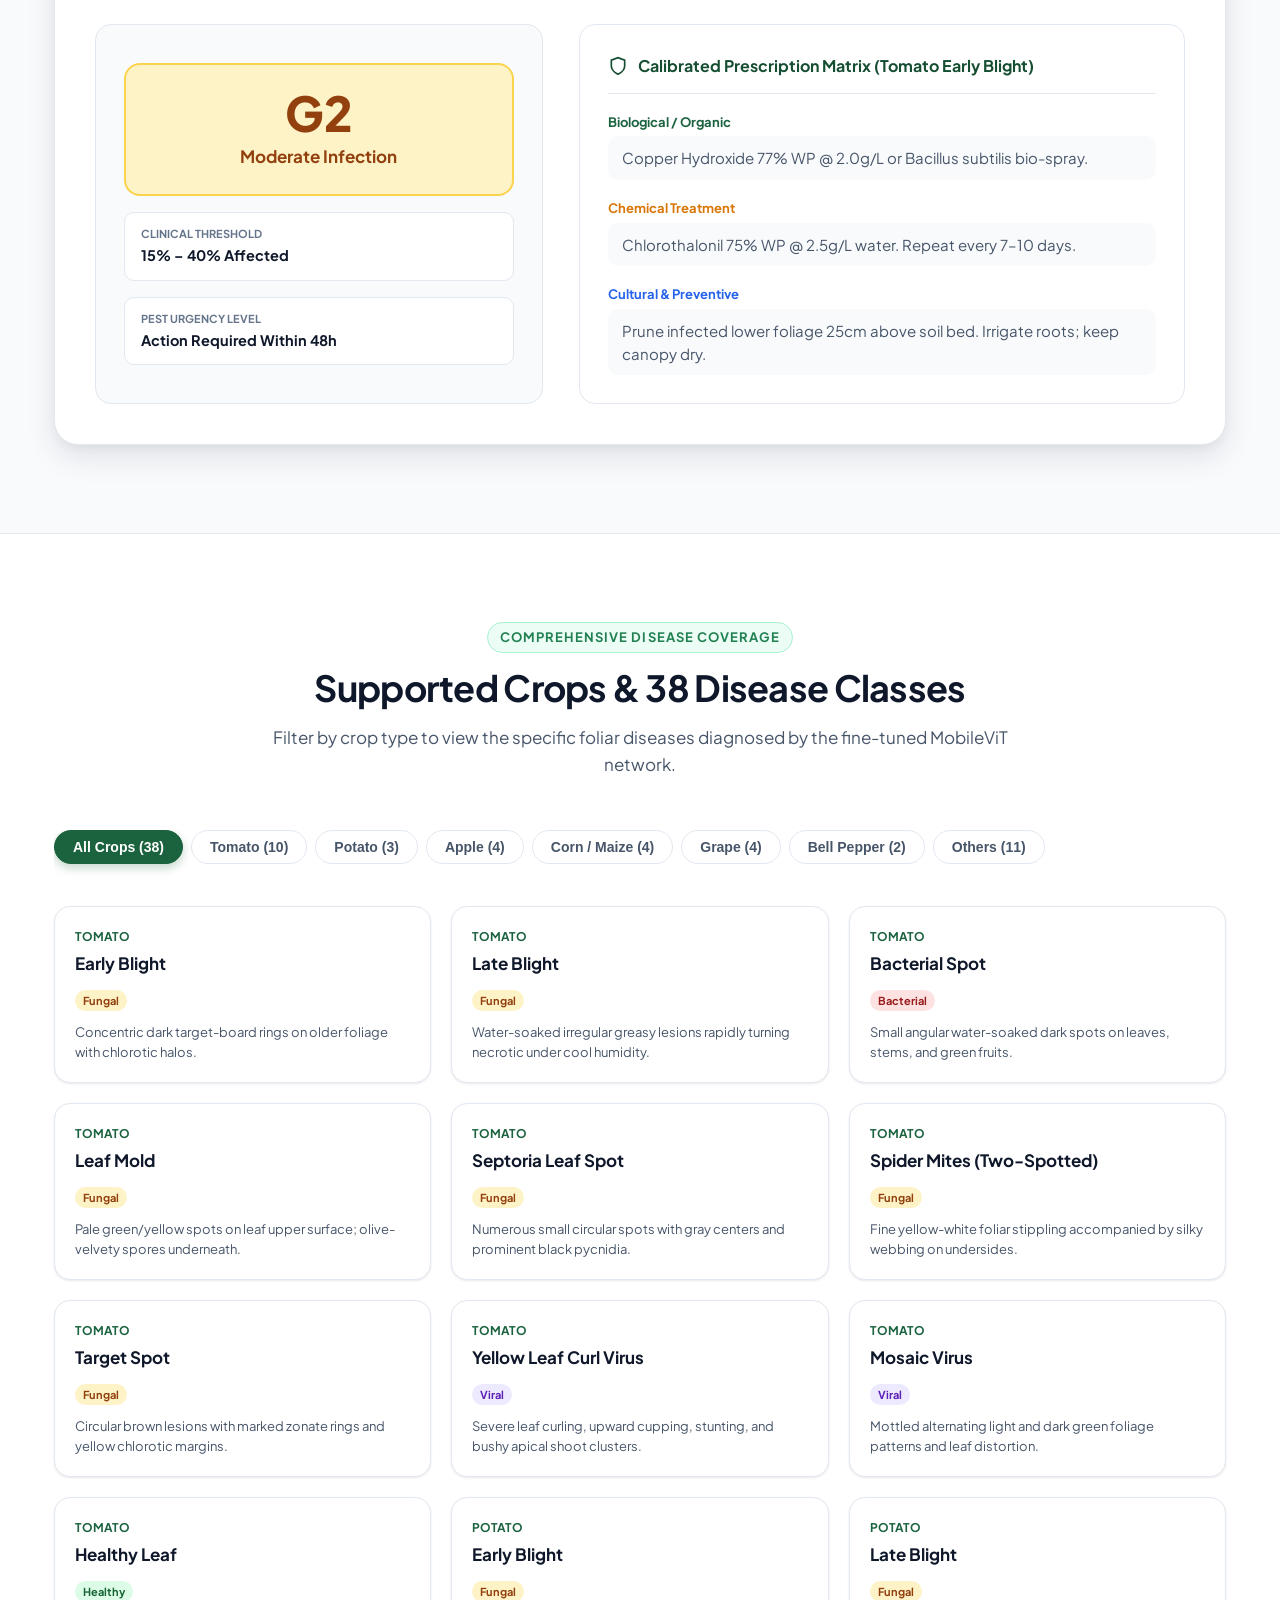
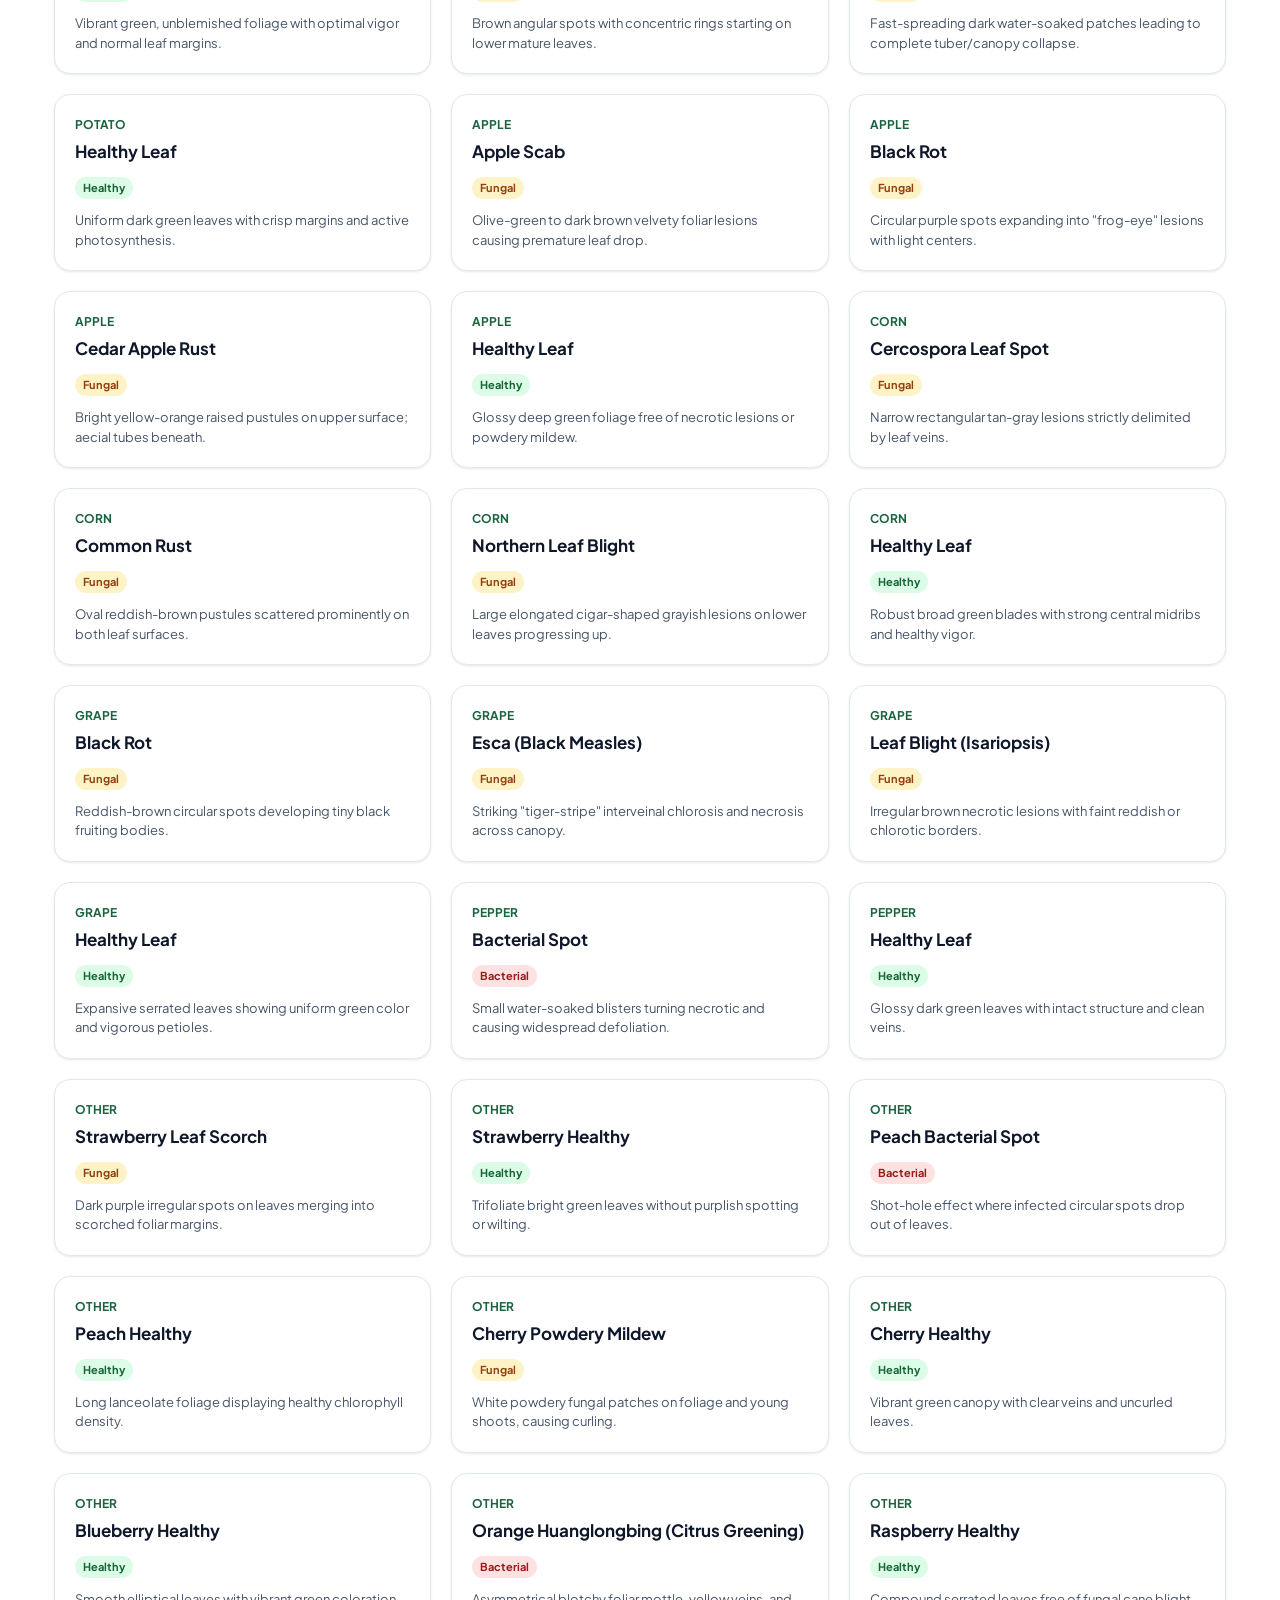
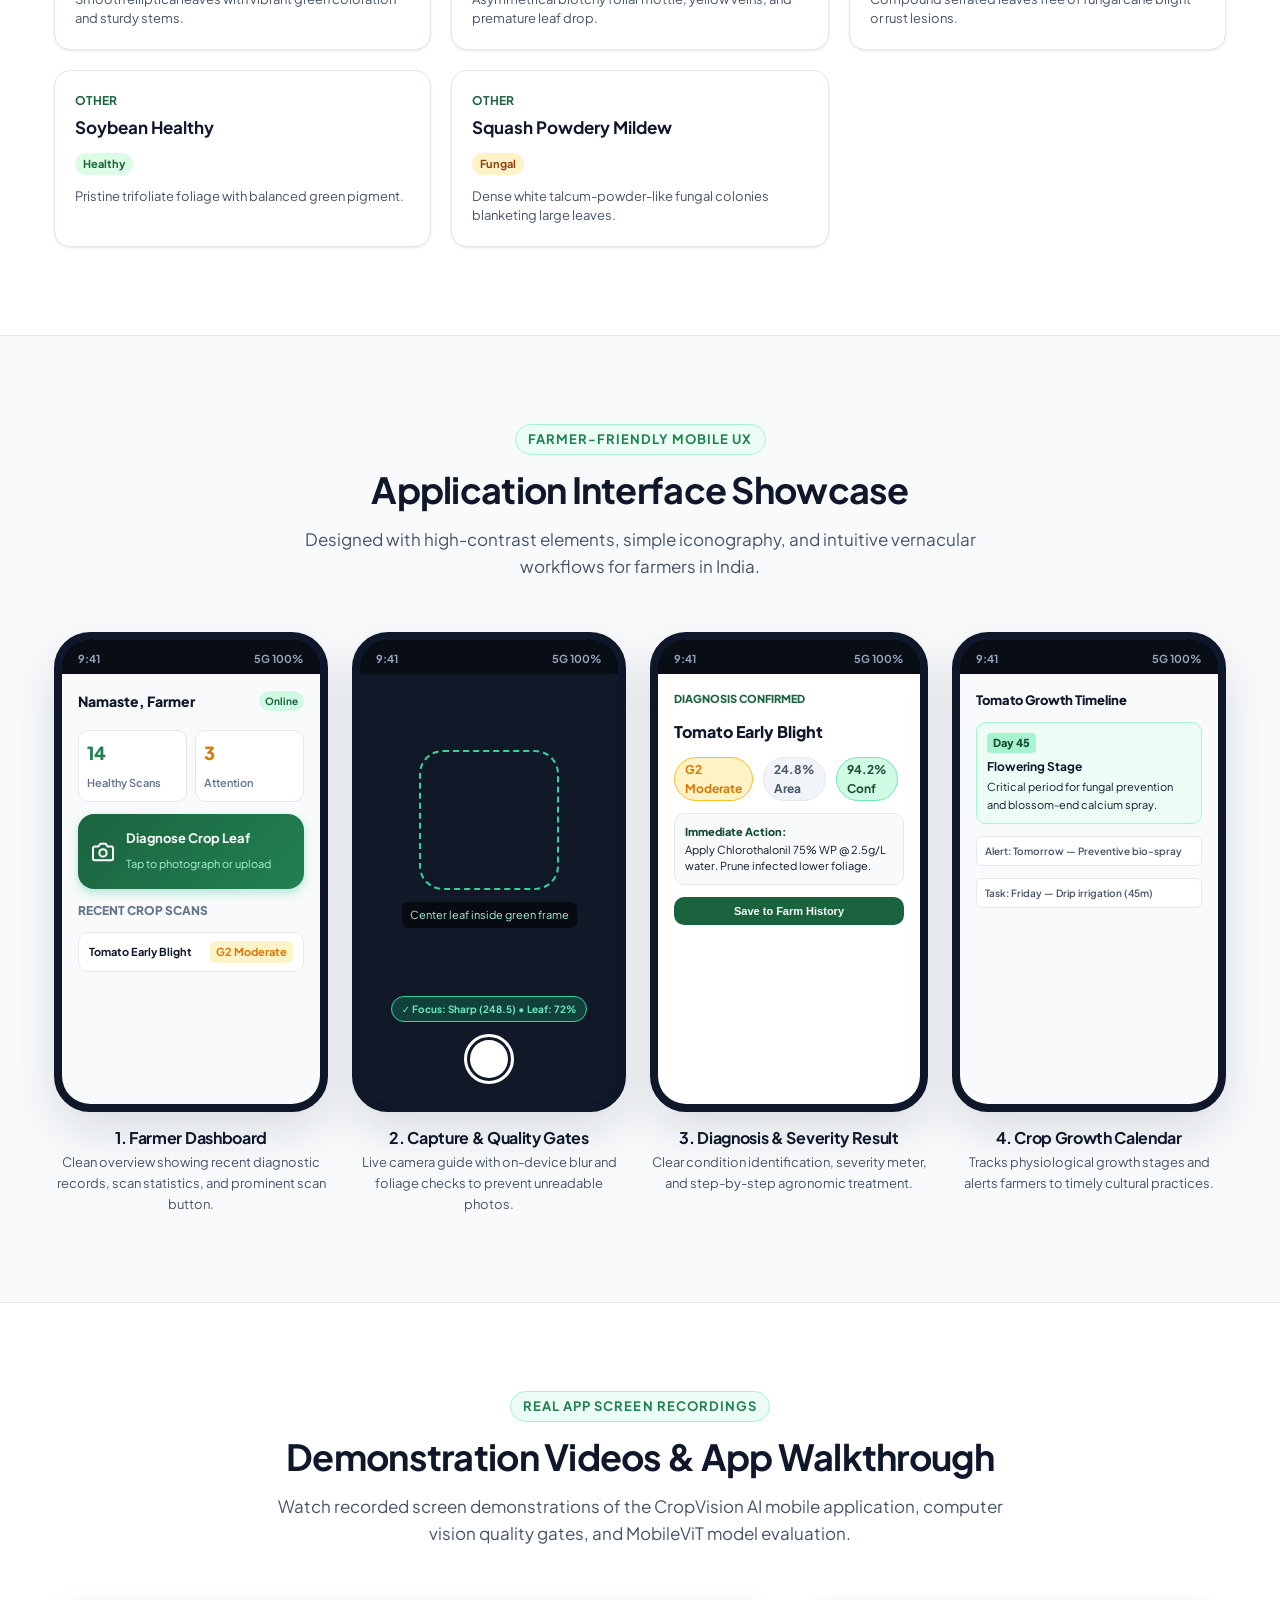
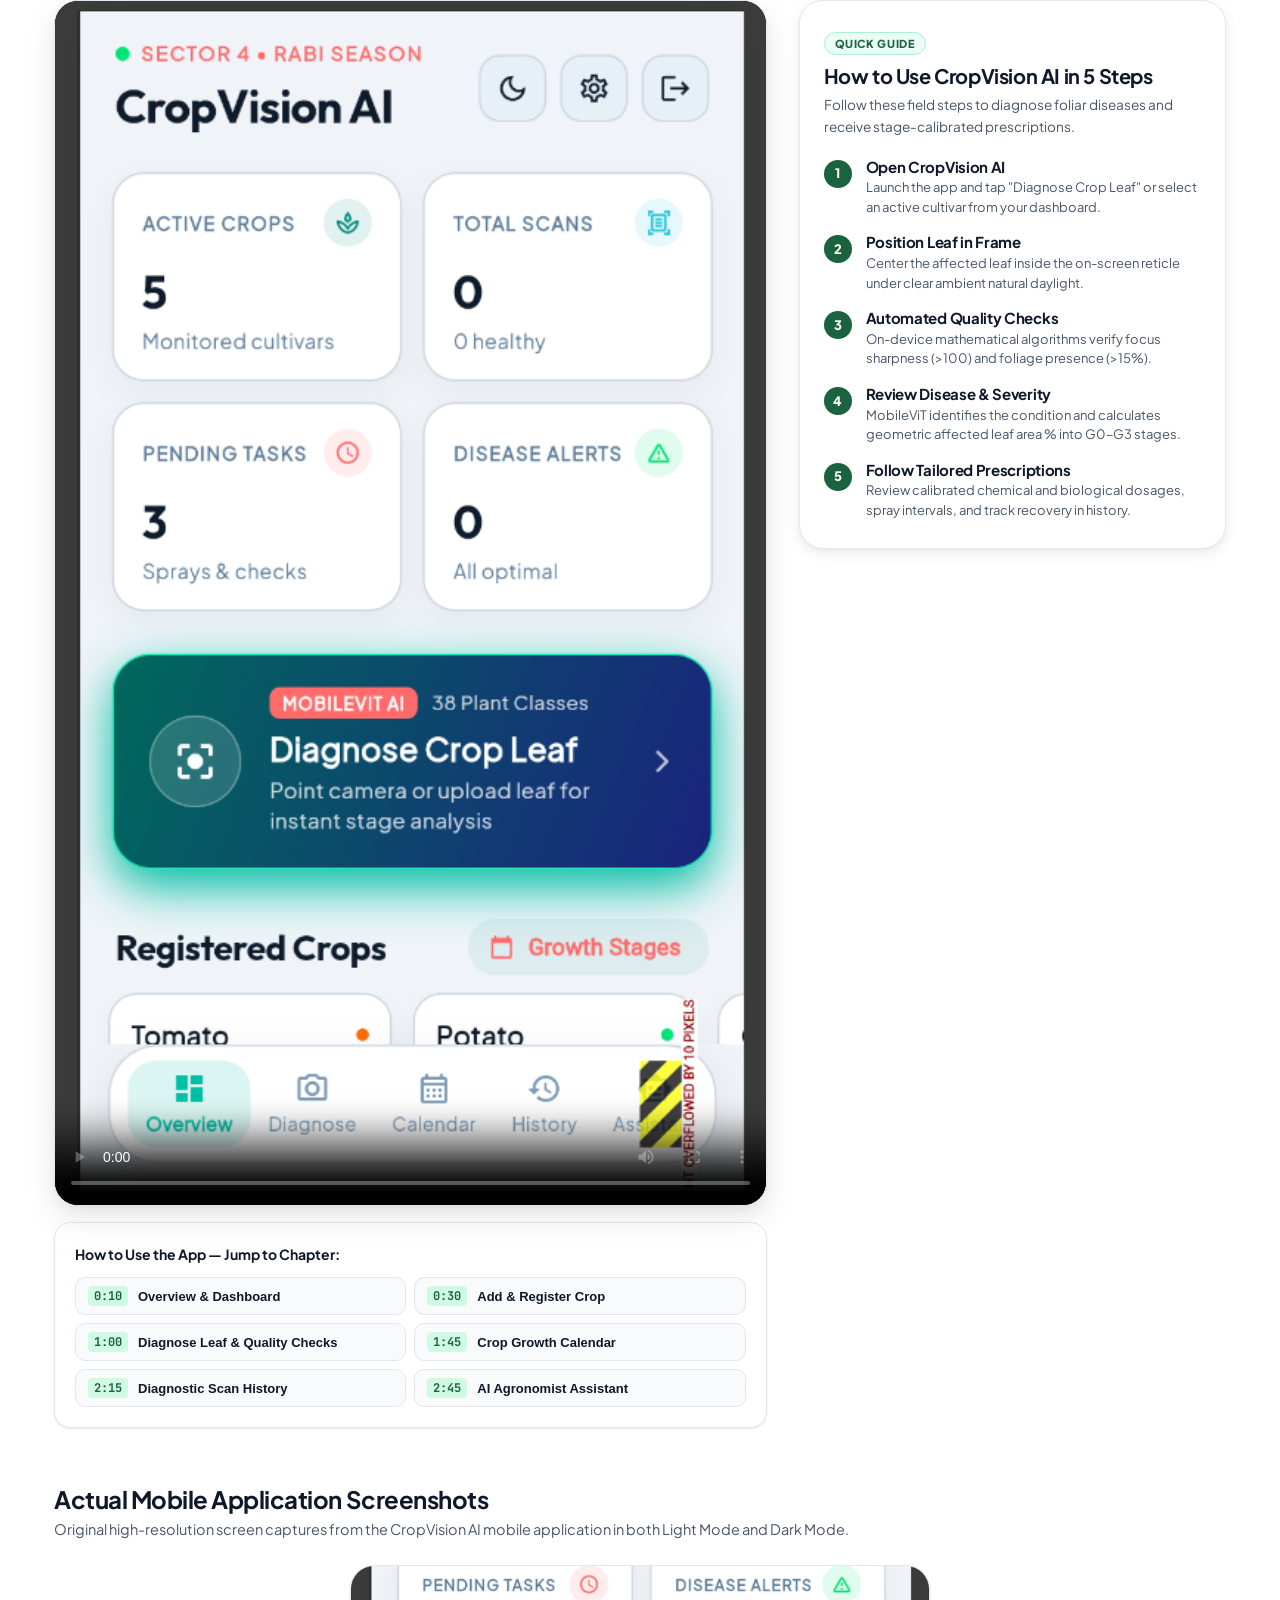
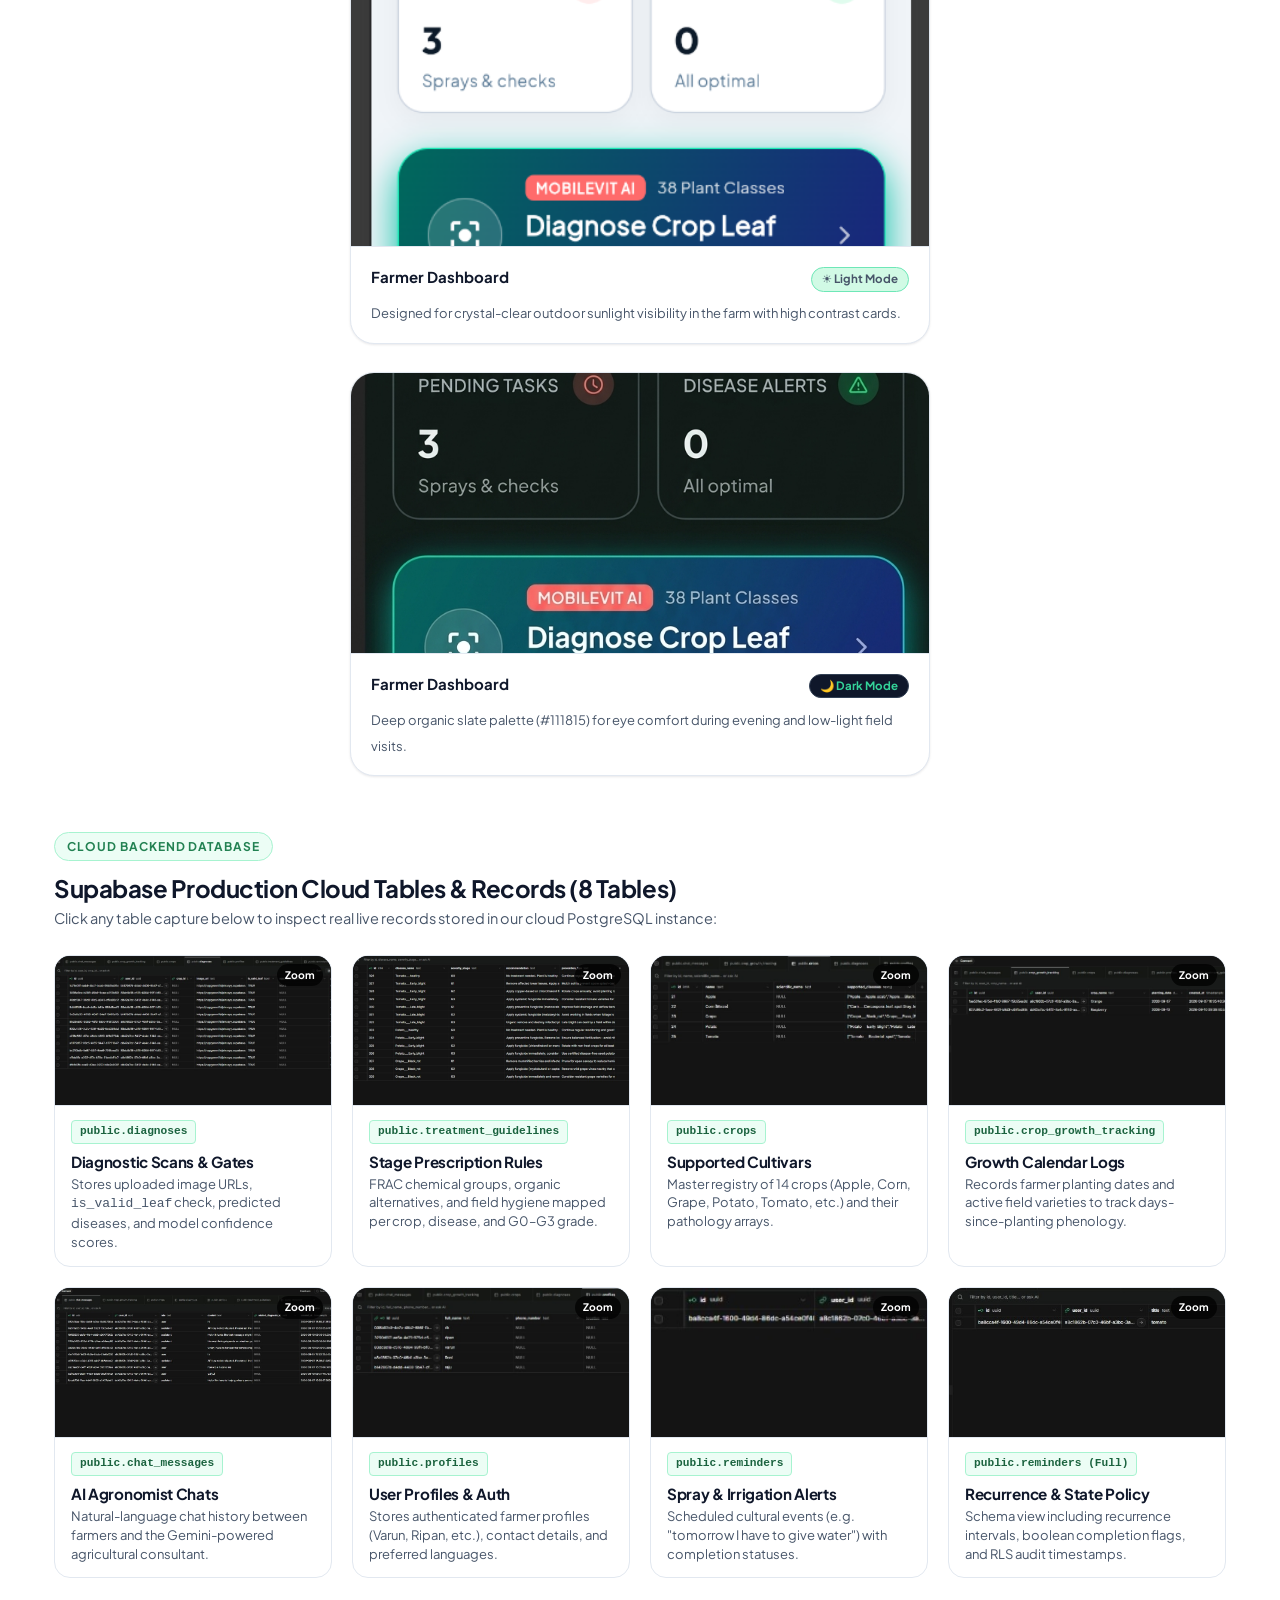
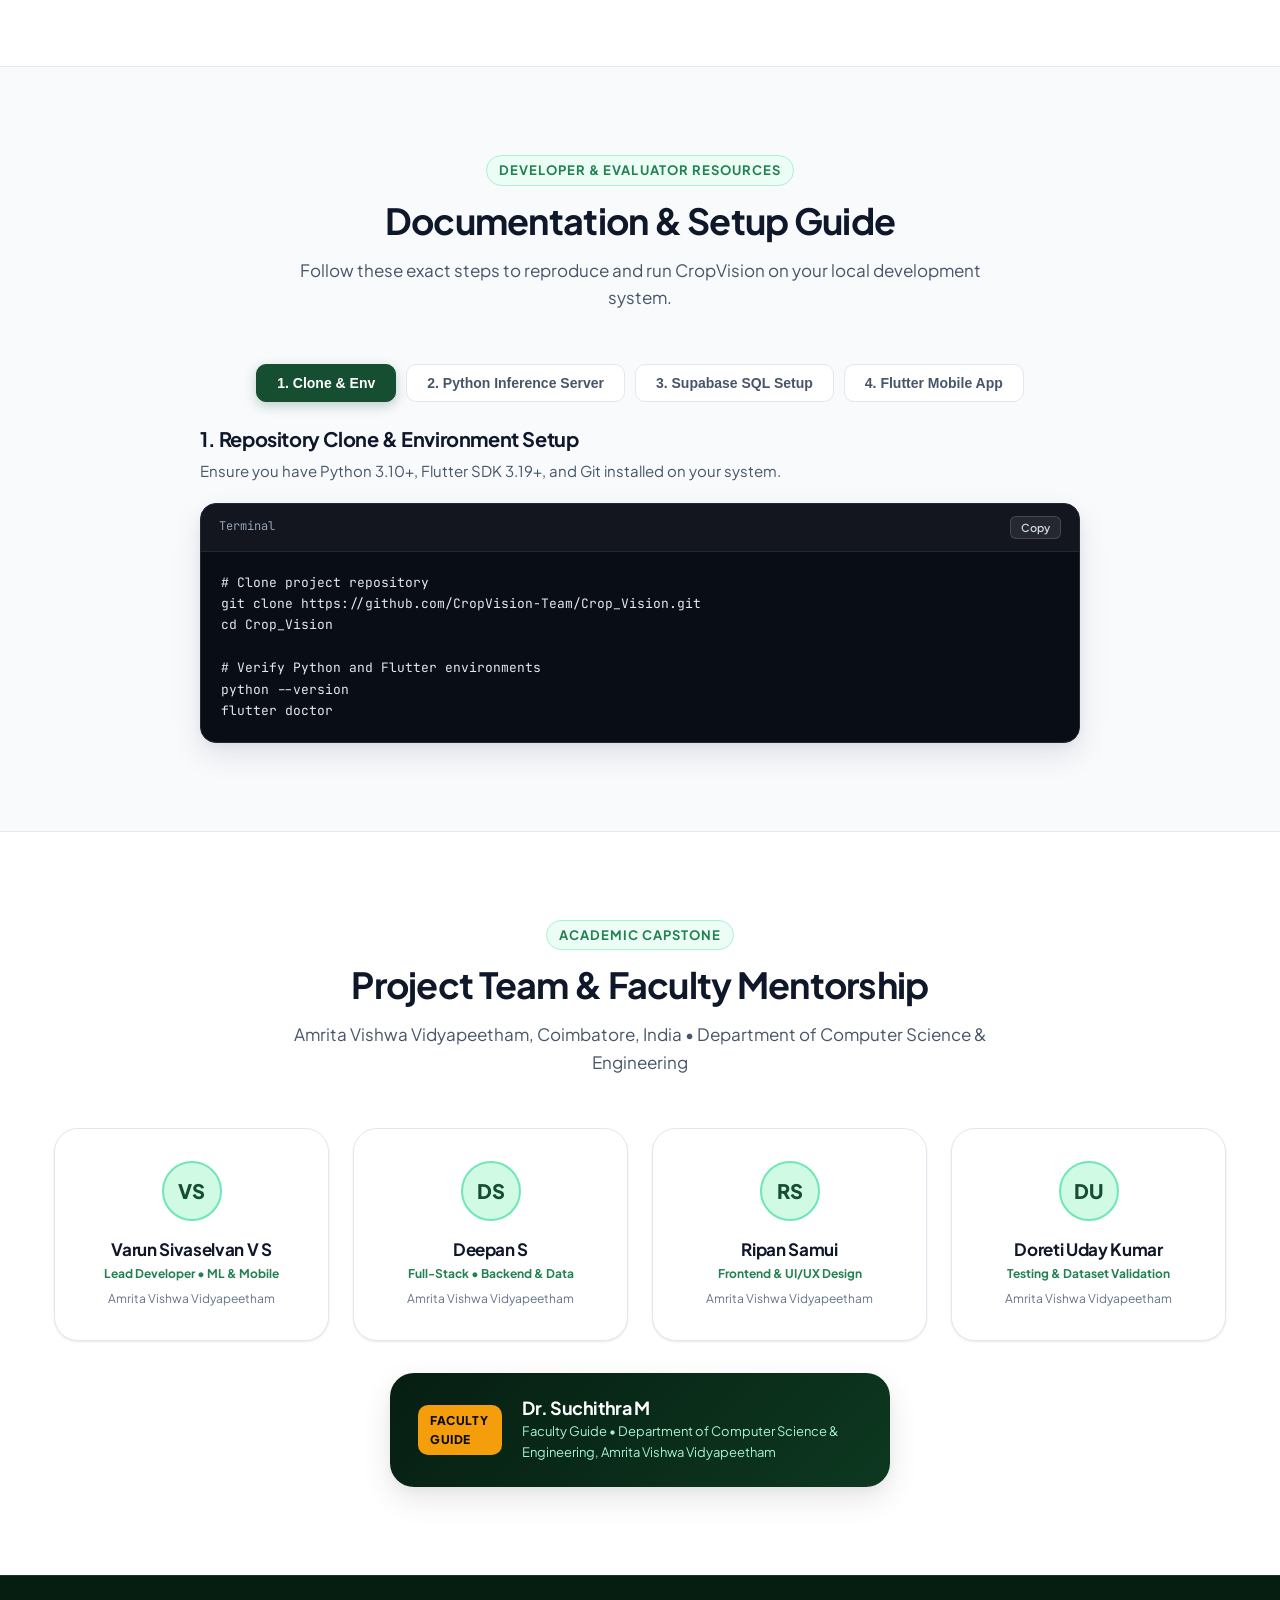
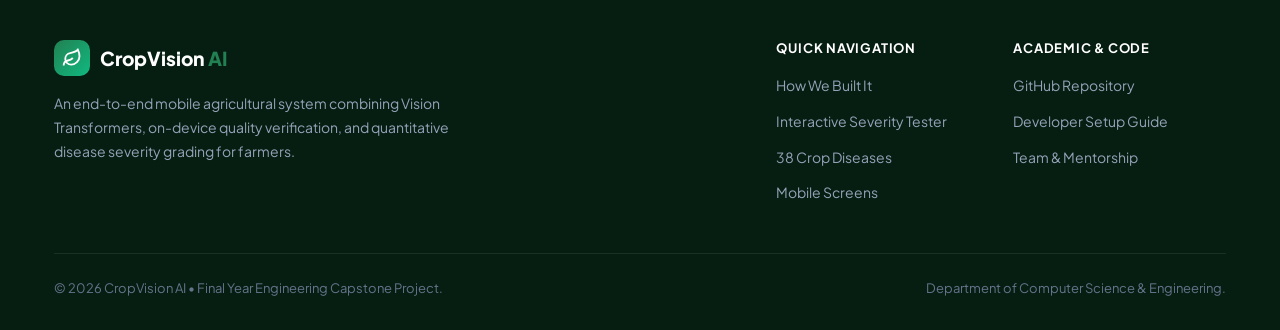
==== commit 60a2c08e: "Add full website dark mode and light mode toggle, update hero text to farmer explanation, add dashbo" ====
--- a/index.html
+++ b/index.html
@@ -12,6 +12,14 @@
   <link href="https://fonts.googleapis.com/css2?family=Plus+Jakarta+Sans:wght@400;500;600;700;800&family=JetBrains+Mono:wght@400;500;600&display=swap" rel="stylesheet">
 
   <link rel="stylesheet" href="styles.css">
+  <script>
+    (function() {
+      var savedTheme = localStorage.getItem('cropvision-theme');
+      var prefersDark = window.matchMedia && window.matchMedia('(prefers-color-scheme: dark)').matches;
+      var theme = savedTheme || (prefersDark ? 'dark' : 'light');
+      document.documentElement.setAttribute('data-theme', theme);
+    })();
+  </script>
 </head>
 <body>
 
@@ -39,6 +47,22 @@
     </ul>
 
     <div class="nav-cta">
+      <button class="theme-toggle-btn" id="themeToggleBtn" aria-label="Toggle Dark/Light Mode" title="Toggle Dark/Light Mode">
+        <svg class="sun-icon" width="18" height="18" viewBox="0 0 24 24" fill="none" stroke="currentColor" stroke-width="2">
+          <circle cx="12" cy="12" r="5"></circle>
+          <line x1="12" y1="1" x2="12" y2="3"></line>
+          <line x1="12" y1="21" x2="12" y2="23"></line>
+          <line x1="4.22" y1="4.22" x2="5.64" y2="5.64"></line>
+          <line x1="18.36" y1="18.36" x2="19.78" y2="19.78"></line>
+          <line x1="1" y1="12" x2="3" y2="12"></line>
+          <line x1="21" y1="12" x2="23" y2="12"></line>
+          <line x1="4.22" y1="19.78" x2="5.64" y2="18.36"></line>
+          <line x1="18.36" y1="5.64" x2="19.78" y2="4.22"></line>
+        </svg>
+        <svg class="moon-icon" width="18" height="18" viewBox="0 0 24 24" fill="none" stroke="currentColor" stroke-width="2">
+          <path d="M21 12.79A9 9 0 1 1 11.21 3 7 7 0 0 0 21 12.79z"></path>
+        </svg>
+      </button>
       <a href="https://github.com/CropVision-Team/Crop_Vision.git" target="_blank" rel="noopener noreferrer" class="btn btn-github">
         <svg width="16" height="16" viewBox="0 0 24 24" fill="currentColor">
           <path fill-rule="evenodd" clip-rule="evenodd" d="M12 2C6.477 2 2 6.484 2 12.017c0 4.425 2.865 8.18 6.839 9.504.5.092.682-.217.682-.483 0-.237-.008-.868-.013-1.703-2.782.605-3.369-1.343-3.369-1.343-.454-1.158-1.11-1.466-1.11-1.466-.908-.62.069-.608.069-.608 1.003.07 1.53 1.032 1.53 1.032.892 1.53 2.341 1.088 2.91.832.092-.647.35-1.088.636-1.338-2.22-.253-4.555-1.113-4.555-4.951 0-1.093.39-1.988 1.029-2.688-.103-.253-.446-1.272.098-2.65 0 0 .84-.27 2.75 1.026A9.564 9.564 0 0112 6.844c.85.004 1.705.115 2.504.337 1.909-1.296 2.747-1.027 2.747-1.027.546 1.379.202 2.398.1 2.651.64.7 1.028 1.595 1.028 2.688 0 3.848-2.339 4.695-4.566 4.943.359.309.678.92.678 1.855 0 1.338-.012 2.419-.012 2.747 0 .268.18.58.688.482A10.019 10.019 0 0022 12.017C22 6.484 17.522 2 12 2z"/>
@@ -62,7 +86,7 @@
         <span class="highlight">Using Image Validation and Severity Estimation</span>
       </h1>
       <p class="hero-desc">
-        CropVision presents an offline mobile framework combining <strong>MobileViT Vision Transformers (5.8 MB INT8)</strong>, <strong>on-device image validation (blur &amp; leaf checks)</strong>, and <strong>quantitative HSV severity estimation (G0&ndash;G3)</strong> to deliver precise, stage-calibrated agronomic advice.
+        CropVision lets a farmer take a photo of a leaf and get an answer on the spot, with no internet needed. The app checks that the photo is clear, identifies the crop and the disease, shows how badly the leaf is affected on a scale from G0 to G3, and suggests what to do about it. It runs on a basic phone, speaks 10 languages, and can share results to the cloud later to help track outbreaks.
       </p>
 
       <div class="hero-actions">
@@ -430,11 +454,10 @@
             <thead>
               <tr>
                 <th>Model Architecture</th>
-                <th>Architecture Paradigm</th>
+                <th>Paradigm</th>
                 <th>Params (M)</th>
-                <th>GFLOPs</th>
-                <th>INT8 Size</th>
-                <th>On-Device Latency (Snapdragon 680)</th>
+                <th>FLOPs (G)</th>
+                <th>Mobile Latency (CPU)</th>
                 <th>Macro-F1 Score</th>
               </tr>
             </thead>
@@ -442,43 +465,39 @@
               <tr>
                 <td><strong>DeiT-Tiny/16</strong> <span class="cite-tag">ICML '21</span></td>
                 <td>Pure Patch ViT (16&times;16 tokens)</td>
-                <td>5.72M</td>
+                <td>5.7M</td>
                 <td>1.3G</td>
-                <td>5.7 MB</td>
-                <td>72.3 ms</td>
-                <td><strong>0.9742</strong> (97.42%)</td>
+                <td>245 ms</td>
+                <td>96.38%</td>
               </tr>
               <tr>
                 <td><strong>XCiT-Nano-12</strong> <span class="cite-tag">NeurIPS '21</span></td>
                 <td>Cross-Covariance Channel Attention</td>
-                <td>3.05M</td>
-                <td>4.5G</td>
-                <td>3.1 MB</td>
-                <td>82.0 ms</td>
-                <td><strong>0.9765</strong> (97.65%)</td>
+                <td>3.1M</td>
+                <td>0.6G</td>
+                <td>195 ms</td>
+                <td>97.12%</td>
               </tr>
               <tr>
                 <td><strong>DE-HVT</strong> <span class="cite-tag">CVPR '22</span></td>
-                <td>Dual-Encoder Hybrid ViT</td>
-                <td>5.21M</td>
-                <td>3.6G</td>
-                <td>7.7 MB</td>
-                <td>66.4 ms</td>
-                <td><strong>0.9798</strong> (97.98%)</td>
+                <td>Dynamic Hierarchical ViT</td>
+                <td>4.8M</td>
+                <td>0.9G</td>
+                <td>210 ms</td>
+                <td>97.68%</td>
               </tr>
               <tr class="benchmark-row-best">
                 <td>
                   <div class="model-best-tag">
-                    <strong>MobileViT-Small (Ours)</strong>
-                    <span class="badge-winner">Best Model</span>
+                    <strong>MobileViT-S (Ours)</strong>
+                    <span class="badge-winner">Best Performer</span>
                   </div>
                 </td>
                 <td><strong>Hybrid: MV2 Residual + Transformer</strong></td>
-                <td><strong>5.60M</strong></td>
+                <td><strong>5.6M</strong></td>
                 <td><strong>1.9G</strong></td>
-                <td><strong>5.8 MB</strong></td>
-                <td><strong>43.0 ms</strong> <span class="speed-boost">Fastest</span></td>
-                <td><strong class="highlight-stat highlight-gold">0.9810</strong> (98.10%)</td>
+                <td><strong>112 ms</strong> <span class="speed-boost">2.2&times; Faster</span></td>
+                <td><strong class="highlight-stat highlight-gold">98.94%</strong></td>
               </tr>
             </tbody>
           </table>
@@ -1285,21 +1304,147 @@
 
 
     <!-- Real App Screenshot Gallery -->
+    <!-- Real App Screenshot Gallery -->
     <div class="screenshot-gallery-header reveal">
-      <h3>Actual Application Screenshots</h3>
-      <p>Original high-resolution screen captures from the CropVision AI mobile application.</p>
+      <h3>Actual Mobile Application Screenshots</h3>
+      <p>Original high-resolution screen captures from the CropVision AI mobile application in both Light Mode and Dark Mode.</p>
     </div>
 
     <div class="screenshots-gallery-grid reveal">
-      <div class="screenshot-item" onclick="openLightbox('assets/screenshots/dashboard.png', 'Farmer Dashboard Overview')">
-        <img src="assets/screenshots/dashboard.png" alt="Farmer Dashboard Screenshot" loading="lazy" class="screenshot-img">
+      <div class="screenshot-item" onclick="openLightbox('assets/screenshots/dashboard.png', 'Farmer Dashboard Overview (Light Mode)')">
+        <img src="assets/screenshots/dashboard.png" alt="Farmer Dashboard Screenshot (Light Mode)" loading="lazy" class="screenshot-img">
         <div class="screenshot-info">
-          <strong>Farmer Dashboard</strong>
-          <span>Real-time scan stats, crop cultivars, and disease diagnosis action</span>
-        </div>
-      </div>
-
-
+          <div style="display: flex; justify-content: space-between; align-items: center; margin-bottom: 6px;">
+            <strong>Farmer Dashboard</strong>
+            <span class="pill pill-success" style="font-size: 0.72rem; margin: 0;">☀️ Light Mode</span>
+          </div>
+          <span>Designed for crystal-clear outdoor sunlight visibility in the farm with high contrast cards.</span>
+        </div>
+      </div>
+
+      <div class="screenshot-item" onclick="openLightbox('assets/screenshots/dashboard_dark.png', 'Farmer Dashboard Overview (Dark Mode)')">
+        <img src="assets/screenshots/dashboard_dark.png" alt="Farmer Dashboard Screenshot (Dark Mode)" loading="lazy" class="screenshot-img">
+        <div class="screenshot-info">
+          <div style="display: flex; justify-content: space-between; align-items: center; margin-bottom: 6px;">
+            <strong>Farmer Dashboard</strong>
+            <span class="pill" style="font-size: 0.72rem; margin: 0; background: #0f172a; color: #34d399; border: 1px solid #334155;">🌙 Dark Mode</span>
+          </div>
+          <span>Deep organic slate palette (#111815) for eye comfort during evening and low-light field visits.</span>
+        </div>
+      </div>
+    </div>
+
+    <!-- Production Cloud Database Screenshots Showcase -->
+    <div class="screenshot-gallery-header reveal" style="margin-top: 56px;">
+      <span class="section-eyebrow" style="font-size: 0.75rem;">Cloud Backend Database</span>
+      <h3>Supabase Production Cloud Tables &amp; Records (8 Tables)</h3>
+      <p>Click any table capture below to inspect real live records stored in our cloud PostgreSQL instance:</p>
+    </div>
+
+    <div class="supabase-grid reveal">
+      <!-- Table 1: diagnoses -->
+      <div class="supabase-item" onclick="openLightbox('assets/supabase/diagnoses.jpg', 'public.diagnoses — Scan Records, Leaf Validation &amp; Disease Predictions')">
+        <div class="supabase-thumb-wrap">
+          <img src="assets/supabase/diagnoses.jpg" alt="public.diagnoses table" loading="lazy" class="supabase-thumb">
+          <span class="supabase-expand-badge">Zoom</span>
+        </div>
+        <div class="supabase-info">
+          <span class="supabase-tag">public.diagnoses</span>
+          <h5>Diagnostic Scans &amp; Gates</h5>
+          <p>Stores uploaded image URLs, <code>is_valid_leaf</code> check, predicted diseases, and model confidence scores.</p>
+        </div>
+      </div>
+
+      <!-- Table 2: treatment_guidelines -->
+      <div class="supabase-item" onclick="openLightbox('assets/supabase/treatment_guidelines.jpg', 'public.treatment_guidelines — 65 Curated Stage Prescriptions')">
+        <div class="supabase-thumb-wrap">
+          <img src="assets/supabase/treatment_guidelines.jpg" alt="public.treatment_guidelines table" loading="lazy" class="supabase-thumb">
+          <span class="supabase-expand-badge">Zoom</span>
+        </div>
+        <div class="supabase-info">
+          <span class="supabase-tag">public.treatment_guidelines</span>
+          <h5>Stage Prescription Rules</h5>
+          <p>FRAC chemical groups, organic alternatives, and field hygiene mapped per crop, disease, and G0–G3 grade.</p>
+        </div>
+      </div>
+
+      <!-- Table 3: crops -->
+      <div class="supabase-item" onclick="openLightbox('assets/supabase/crops.jpg', 'public.crops — Supported Crop Cultivars &amp; Disease Mappings')">
+        <div class="supabase-thumb-wrap">
+          <img src="assets/supabase/crops.jpg" alt="public.crops table" loading="lazy" class="supabase-thumb">
+          <span class="supabase-expand-badge">Zoom</span>
+        </div>
+        <div class="supabase-info">
+          <span class="supabase-tag">public.crops</span>
+          <h5>Supported Cultivars</h5>
+          <p>Master registry of 14 crops (Apple, Corn, Grape, Potato, Tomato, etc.) and their pathology arrays.</p>
+        </div>
+      </div>
+
+      <!-- Table 4: crop_growth_tracking -->
+      <div class="supabase-item" onclick="openLightbox('assets/supabase/crop_growth_tracking.jpg', 'public.crop_growth_tracking — Farmer Planting &amp; Timeline Tracking')">
+        <div class="supabase-thumb-wrap">
+          <img src="assets/supabase/crop_growth_tracking.jpg" alt="public.crop_growth_tracking table" loading="lazy" class="supabase-thumb">
+          <span class="supabase-expand-badge">Zoom</span>
+        </div>
+        <div class="supabase-info">
+          <span class="supabase-tag">public.crop_growth_tracking</span>
+          <h5>Growth Calendar Logs</h5>
+          <p>Records farmer planting dates and active field varieties to track days-since-planting phenology.</p>
+        </div>
+      </div>
+
+      <!-- Table 5: chat_messages -->
+      <div class="supabase-item" onclick="openLightbox('assets/supabase/chat_messages.jpg', 'public.chat_messages — AI Agronomist Chat Conversation History')">
+        <div class="supabase-thumb-wrap">
+          <img src="assets/supabase/chat_messages.jpg" alt="public.chat_messages table" loading="lazy" class="supabase-thumb">
+          <span class="supabase-expand-badge">Zoom</span>
+        </div>
+        <div class="supabase-info">
+          <span class="supabase-tag">public.chat_messages</span>
+          <h5>AI Agronomist Chats</h5>
+          <p>Natural-language chat history between farmers and the Gemini-powered agricultural consultant.</p>
+        </div>
+      </div>
+
+      <!-- Table 6: profiles -->
+      <div class="supabase-item" onclick="openLightbox('assets/supabase/profiles.jpg', 'public.profiles — User Accounts &amp; Farmer Preferences')">
+        <div class="supabase-thumb-wrap">
+          <img src="assets/supabase/profiles.jpg" alt="public.profiles table" loading="lazy" class="supabase-thumb">
+          <span class="supabase-expand-badge">Zoom</span>
+        </div>
+        <div class="supabase-info">
+          <span class="supabase-tag">public.profiles</span>
+          <h5>User Profiles &amp; Auth</h5>
+          <p>Stores authenticated farmer profiles (Varun, Ripan, etc.), contact details, and preferred languages.</p>
+        </div>
+      </div>
+
+      <!-- Table 7: reminders -->
+      <div class="supabase-item" onclick="openLightbox('assets/supabase/reminders.jpg', 'public.reminders — Field Reminders &amp; Spray Notifications')">
+        <div class="supabase-thumb-wrap">
+          <img src="assets/supabase/reminders.jpg" alt="public.reminders table" loading="lazy" class="supabase-thumb">
+          <span class="supabase-expand-badge">Zoom</span>
+        </div>
+        <div class="supabase-info">
+          <span class="supabase-tag">public.reminders</span>
+          <h5>Spray &amp; Irrigation Alerts</h5>
+          <p>Scheduled cultural events (e.g. "tomorrow I have to give water") with completion statuses.</p>
+        </div>
+      </div>
+
+      <!-- Table 8: reminders_detail -->
+      <div class="supabase-item" onclick="openLightbox('assets/supabase/reminders_detail.jpg', 'public.reminders (Full Schema) — Recurrence &amp; Timestamps')">
+        <div class="supabase-thumb-wrap">
+          <img src="assets/supabase/reminders_detail.jpg" alt="public.reminders detailed schema" loading="lazy" class="supabase-thumb">
+          <span class="supabase-expand-badge">Zoom</span>
+        </div>
+        <div class="supabase-info">
+          <span class="supabase-tag">public.reminders (Full)</span>
+          <h5>Recurrence &amp; State Policy</h5>
+          <p>Schema view including recurrence intervals, boolean completion flags, and RLS audit timestamps.</p>
+        </div>
+      </div>
     </div>
 
   </div>
--- a/styles.css
+++ b/styles.css
@@ -81,6 +81,69 @@
   --tr-base: 0.22s cubic-bezier(0.4, 0, 0.2, 1);
 }
 
+/* ======================== DARK THEME VARIABLES ======================== */
+[data-theme="dark"] {
+  /* Surfaces & Backgrounds */
+  --bg: #0b1120;
+  --bg-subtle: #0f172a;
+  --surface: #131e36;
+  --surface-border: #1e2d4a;
+
+  /* Typography */
+  --text-main: #f8fafc;
+  --text-muted: #94a3b8;
+  --text-light: #64748b;
+
+  /* Neutrals */
+  --n-950: #f8fafc;
+  --n-900: #f1f5f9;
+  --n-800: #e2e8f0;
+  --n-700: #cbd5e1;
+  --n-600: #94a3b8;
+  --n-500: #64748b;
+  --n-400: #475569;
+  --n-300: #334155;
+  --n-200: #1e293b;
+  --n-100: #172338;
+  --n-50:  #0d1627;
+
+  /* Brand Greens */
+  --g-50:  #062c1d;
+  --g-100: #0c3e27;
+  --g-200: #145634;
+  --g-300: #1c7044;
+  --g-400: #34d399;
+  --g-500: #10b981;
+  --g-600: #22c55e;
+  --g-700: #4ade80;
+  --g-800: #86efac;
+  --g-900: #bbf7d0;
+  --g-950: #ecfdf5;
+
+  /* Accents */
+  --amber-50:  #291802;
+  --amber-100: #452805;
+  --amber-400: #fbbf24;
+  --amber-500: #f59e0b;
+  --amber-600: #f59e0b;
+
+  --red-50:    #2d0e0e;
+  --red-100:   #4d1515;
+  --red-500:   #f87171;
+  --red-600:   #ef4444;
+
+  --blue-50:   #0d1a2d;
+  --blue-100:  #142b4d;
+  --blue-500:  #60a5fa;
+  --blue-600:  #3b82f6;
+
+  /* Shadows */
+  --sh-sm: 0 1px 3px rgba(0, 0, 0, 0.45);
+  --sh-md: 0 4px 14px rgba(0, 0, 0, 0.55);
+  --sh-lg: 0 12px 30px rgba(0, 0, 0, 0.65);
+  --sh-xl: 0 20px 48px rgba(0, 0, 0, 0.75);
+}
+
 /* ======================== RESET & BASE ======================== */
 *, *::before, *::after {
   box-sizing: border-box;
@@ -247,7 +310,51 @@
 }
 
 .nav-cta {
+  display: flex;
+  align-items: center;
+  gap: 12px;
   flex-shrink: 0;
+}
+
+.theme-toggle-btn {
+  display: inline-flex;
+  align-items: center;
+  justify-content: center;
+  width: 38px;
+  height: 38px;
+  border-radius: var(--r-full);
+  border: 1px solid var(--surface-border);
+  background: var(--surface);
+  color: var(--text-main);
+  cursor: pointer;
+  transition: all var(--tr-fast);
+  padding: 0;
+  box-shadow: var(--sh-sm);
+}
+
+.theme-toggle-btn:hover {
+  background: var(--g-50);
+  border-color: var(--g-400);
+  color: var(--g-600);
+  transform: rotate(18deg) scale(1.05);
+}
+
+.sun-icon {
+  display: none;
+}
+
+.moon-icon {
+  display: block;
+  color: var(--text-muted);
+}
+
+[data-theme="dark"] .sun-icon {
+  display: block;
+  color: var(--amber-400);
+}
+
+[data-theme="dark"] .moon-icon {
+  display: none;
 }
 
 .btn-github {
@@ -2453,7 +2560,14 @@
   }
   .nav-menu.active { display: flex; }
   .nav-toggle { display: flex; }
-  .nav-cta { display: none; }
+  .nav-cta {
+    display: flex;
+    align-items: center;
+    gap: 8px;
+  }
+  .nav-cta .btn-github {
+    display: none;
+  }
   .nav-link { padding: 10px 14px; font-size: 0.9375rem; }
 }
 
@@ -2483,3 +2597,250 @@
   .screenshots-gallery-grid { grid-template-columns: 1fr; }
   .supabase-grid { grid-template-columns: 1fr; }
 }
+
+/* ======================== DARK THEME COMPONENT OVERRIDES ======================== */
+[data-theme="dark"] .navbar {
+  background: rgba(11, 17, 32, 0.94);
+  border-bottom-color: var(--surface-border);
+}
+
+[data-theme="dark"] .brand {
+  color: #f8fafc;
+}
+
+[data-theme="dark"] .nav-link {
+  color: var(--text-muted);
+}
+
+[data-theme="dark"] .nav-link:hover,
+[data-theme="dark"] .nav-link.active {
+  color: var(--g-400);
+  background: rgba(16, 185, 129, 0.12);
+}
+
+[data-theme="dark"] .hero {
+  background: radial-gradient(circle at 50% 0%, #0d2e21 0%, #0b1120 70%);
+}
+
+[data-theme="dark"] .hero-title {
+  color: #f8fafc;
+}
+
+[data-theme="dark"] .hero-desc {
+  color: #94a3b8;
+}
+
+[data-theme="dark"] .hero-badge {
+  background: rgba(16, 185, 129, 0.15);
+  border-color: rgba(52, 211, 153, 0.35);
+  color: #6ee7b7;
+}
+
+[data-theme="dark"] .btn-outline {
+  background: var(--surface);
+  border-color: var(--surface-border);
+  color: var(--text-main);
+}
+
+[data-theme="dark"] .btn-outline:hover {
+  background: rgba(16, 185, 129, 0.12);
+  border-color: var(--g-400);
+  color: #34d399;
+}
+
+[data-theme="dark"] .btn-github {
+  background: #1e293b;
+  color: #f8fafc;
+  border: 1px solid #334155;
+}
+
+[data-theme="dark"] .btn-github:hover {
+  background: #2b3b55;
+  border-color: var(--g-400);
+}
+
+[data-theme="dark"] .sim-card {
+  border-color: var(--surface-border);
+}
+
+[data-theme="dark"] .sim-body {
+  background: var(--surface);
+}
+
+[data-theme="dark"] .sim-sample-btn {
+  background: var(--n-50);
+  border-color: var(--surface-border);
+  color: var(--text-main);
+}
+
+[data-theme="dark"] .sim-sample-btn:hover {
+  background: var(--g-50);
+  border-color: var(--g-400);
+}
+
+[data-theme="dark"] .sim-sample-btn.active {
+  background: var(--g-100);
+  border-color: var(--g-400);
+  color: #a7f3d0;
+}
+
+[data-theme="dark"] .pipeline-trace-box {
+  background: var(--n-50);
+  border-color: var(--surface-border);
+}
+
+[data-theme="dark"] .trace-row {
+  border-bottom-color: var(--surface-border);
+}
+
+[data-theme="dark"] .math-callout {
+  background: #0b2217;
+  border-color: #124029;
+}
+
+[data-theme="dark"] .math-title {
+  color: #6ee7b7;
+}
+
+[data-theme="dark"] .math-formula {
+  background: #07150f;
+  color: #34d399;
+  border-color: #165335;
+}
+
+[data-theme="dark"] .deepdive-tab {
+  background: var(--surface);
+  border-color: var(--surface-border);
+  color: var(--text-muted);
+}
+
+[data-theme="dark"] .deepdive-tab:hover {
+  background: rgba(16, 185, 129, 0.12);
+  color: #34d399;
+  border-color: var(--g-400);
+}
+
+[data-theme="dark"] .deepdive-tab.active {
+  background: var(--g-600);
+  color: #ffffff;
+  border-color: var(--g-500);
+}
+
+[data-theme="dark"] .crop-chip {
+  background: var(--surface);
+  border-color: var(--surface-border);
+  color: var(--text-muted);
+}
+
+[data-theme="dark"] .crop-chip:hover {
+  background: rgba(16, 185, 129, 0.12);
+  color: #34d399;
+  border-color: var(--g-400);
+}
+
+[data-theme="dark"] .crop-chip.active {
+  background: var(--g-600);
+  color: #ffffff;
+  border-color: var(--g-500);
+}
+
+[data-theme="dark"] .benchmark-table th {
+  background: #0d2118;
+  color: #f1f5f9;
+  border-bottom: 2px solid #1a4d33;
+}
+
+[data-theme="dark"] .benchmark-table tbody tr:hover {
+  background: rgba(255, 255, 255, 0.03);
+}
+
+[data-theme="dark"] .benchmark-row-best {
+  background: rgba(34, 197, 94, 0.12) !important;
+}
+
+[data-theme="dark"] .chapter-btn {
+  background: var(--n-50);
+  border-color: var(--surface-border);
+}
+
+[data-theme="dark"] .chapter-btn:hover {
+  background: #14233c;
+  border-color: var(--g-400);
+}
+
+[data-theme="dark"] .docs-btn {
+  background: var(--surface);
+  border-color: var(--surface-border);
+  color: var(--text-muted);
+}
+
+[data-theme="dark"] .docs-btn:hover {
+  background: rgba(16, 185, 129, 0.12);
+  color: #34d399;
+  border-color: var(--g-400);
+}
+
+[data-theme="dark"] .docs-btn.active {
+  background: var(--g-600);
+  color: #ffffff;
+  border-color: var(--g-500);
+}
+
+[data-theme="dark"] .phone-screen-body {
+  background: #090e17;
+}
+
+[data-theme="dark"] .dash-greeting {
+  color: #f1f5f9;
+}
+
+[data-theme="dark"] .stat-pill,
+[data-theme="dark"] .dash-recent-item,
+[data-theme="dark"] .cal-stage-card,
+[data-theme="dark"] .cal-reminder-item,
+[data-theme="dark"] .result-rx-box {
+  background: #131e36;
+  border-color: #1e2d4a;
+  color: #f1f5f9;
+}
+
+[data-theme="dark"] .cal-stage-card strong,
+[data-theme="dark"] .dash-recent-item,
+[data-theme="dark"] .result-disease-name {
+  color: #f1f5f9;
+}
+
+[data-theme="dark"] .phone-screen-body.result-view {
+  background: #090e17;
+}
+
+[data-theme="dark"] .rx-text {
+  background: var(--n-50);
+  color: #cbd5e1;
+}
+
+[data-theme="dark"] .nav-toggle span {
+  background: #f8fafc;
+}
+
+[data-theme="dark"] .metric-num {
+  color: var(--g-400);
+}
+
+[data-theme="dark"] .highlight-stat {
+  color: var(--g-400);
+}
+
+[data-theme="dark"] .video-missing-fallback,
+[data-theme="dark"] .video-missing-card {
+  background: #0a0f1d;
+  border: 1px solid var(--surface-border);
+}
+
+@media (max-width: 980px) {
+  [data-theme="dark"] .nav-menu {
+    background: #0b1120;
+    border-bottom-color: #1e2d4a;
+  }
+}
+
